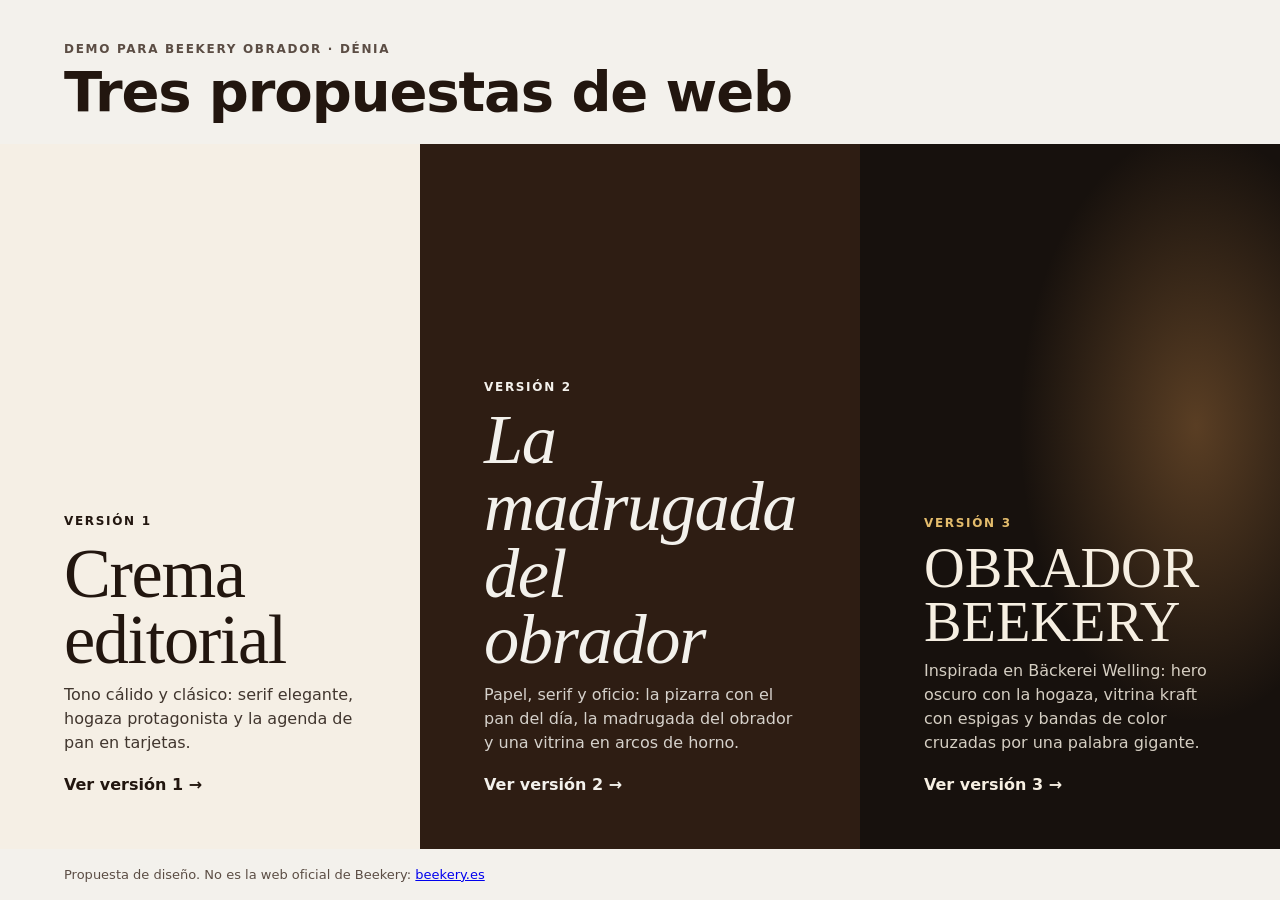
==== index.html @ dfe12565 "Portada: corrige el color del texto en las tarjetas oscuras Co-Authored-By: Claude Opus 5.5 <noreply" ====
<!doctype html>
<html lang="es">
<head>
  <meta charset="utf-8" />
  <meta name="robots" content="noindex, nofollow" />
  <meta name="viewport" content="width=device-width, initial-scale=1" />
  <title>Beekery · Propuestas web</title>
  <link rel="icon" href="v2/assets/img/logo-obrador.png" />
  <style>
    :root { --harina:#F3F1EC; --tinta:#22160F; --azul:#356F85; --amarillo:#F2C21B; --crema:#f5efe5; }
    * { box-sizing: border-box; }
    body { margin:0; min-height:100svh; background:var(--harina); color:var(--tinta);
      font: 16px/1.5 system-ui, -apple-system, "Segoe UI", sans-serif; display:flex; flex-direction:column; }
    header { padding: 40px clamp(16px,5vw,64px) 24px; }
    header p { margin:0 0 6px; font-size:12px; font-weight:600; letter-spacing:.14em; text-transform:uppercase; color:#5B4D44; }
    h1 { margin:0; font-size:clamp(32px,5vw,56px); line-height:1; letter-spacing:-.02em; }
    main { flex:1; display:grid; grid-template-columns:1fr 1fr 1fr; }
    a.opt { display:flex; flex-direction:column; justify-content:flex-end; gap:10px; padding:clamp(24px,4vw,56px) clamp(16px,5vw,64px);
      min-height:52svh; text-decoration:none; color:inherit; transition:filter .2s; }
    a.opt:hover { filter:brightness(.97); }
    a.opt:focus-visible { outline:3px solid var(--tinta); outline-offset:-6px; }
    .v1 { background:var(--crema); }
    a.opt.v2 { background:#2E1D13; color:var(--harina); }
    a.opt.v3 { background:#17110D; color:#F6EFE2; background-image: radial-gradient(60% 60% at 80% 40%, rgba(214,146,78,.35), transparent 70%); }
    .v3 .name { font-family: "Didot", "Bodoni 72", Georgia, serif; font-weight:400; text-transform:uppercase; letter-spacing:0; font-size:clamp(30px,4.4vw,60px); }
    .v3 .tag { color:#E3BC6C; }
    .tag { font-size:12px; font-weight:700; letter-spacing:.14em; text-transform:uppercase; }
    .name { font-size:clamp(34px,5.5vw,72px); line-height:.95; font-weight:800; letter-spacing:-.02em; }
    .v1 .name { font-family: Georgia, serif; font-weight:400; }
    .v2 .name { font-family: Georgia, serif; font-weight:400; font-style:italic; }
    .desc { max-width:30em; opacity:.85; }
    .go { margin-top:8px; font-weight:700; }
    footer { padding:16px clamp(16px,5vw,64px); font-size:13px; color:#5B4D44; }
    @media (max-width:980px){ main{ grid-template-columns:1fr; } a.opt{ min-height:40svh; } }
  </style>
</head>
<body>
  <header>
    <p>Demo para Beekery Obrador · Dénia</p>
    <h1>Tres propuestas de web</h1>
  </header>
  <main>
    <a class="opt v1" href="v1/">
      <span class="tag">Versión 1</span>
      <span class="name">Crema editorial</span>
      <span class="desc">Tono cálido y clásico: serif elegante, hogaza protagonista y la agenda de pan en tarjetas.</span>
      <span class="go">Ver versión 1 →</span>
    </a>
    <a class="opt v2" href="v2/">
      <span class="tag">Versión 2</span>
      <span class="name">La madrugada del obrador</span>
      <span class="desc">Papel, serif y oficio: la pizarra con el pan del día, la madrugada del obrador y una vitrina en arcos de horno.</span>
      <span class="go">Ver versión 2 →</span>
    </a>
    <a class="opt v3" href="v3/">
      <span class="tag">Versión 3</span>
      <span class="name">Obrador Beekery</span>
      <span class="desc">Inspirada en Bäckerei Welling: hero oscuro con la hogaza, vitrina kraft con espigas y bandas de color cruzadas por una palabra gigante.</span>
      <span class="go">Ver versión 3 →</span>
    </a>
  </main>
  <footer>Propuesta de diseño. No es la web oficial de Beekery: <a href="https://beekery.es/">beekery.es</a></footer>
</body>
</html>
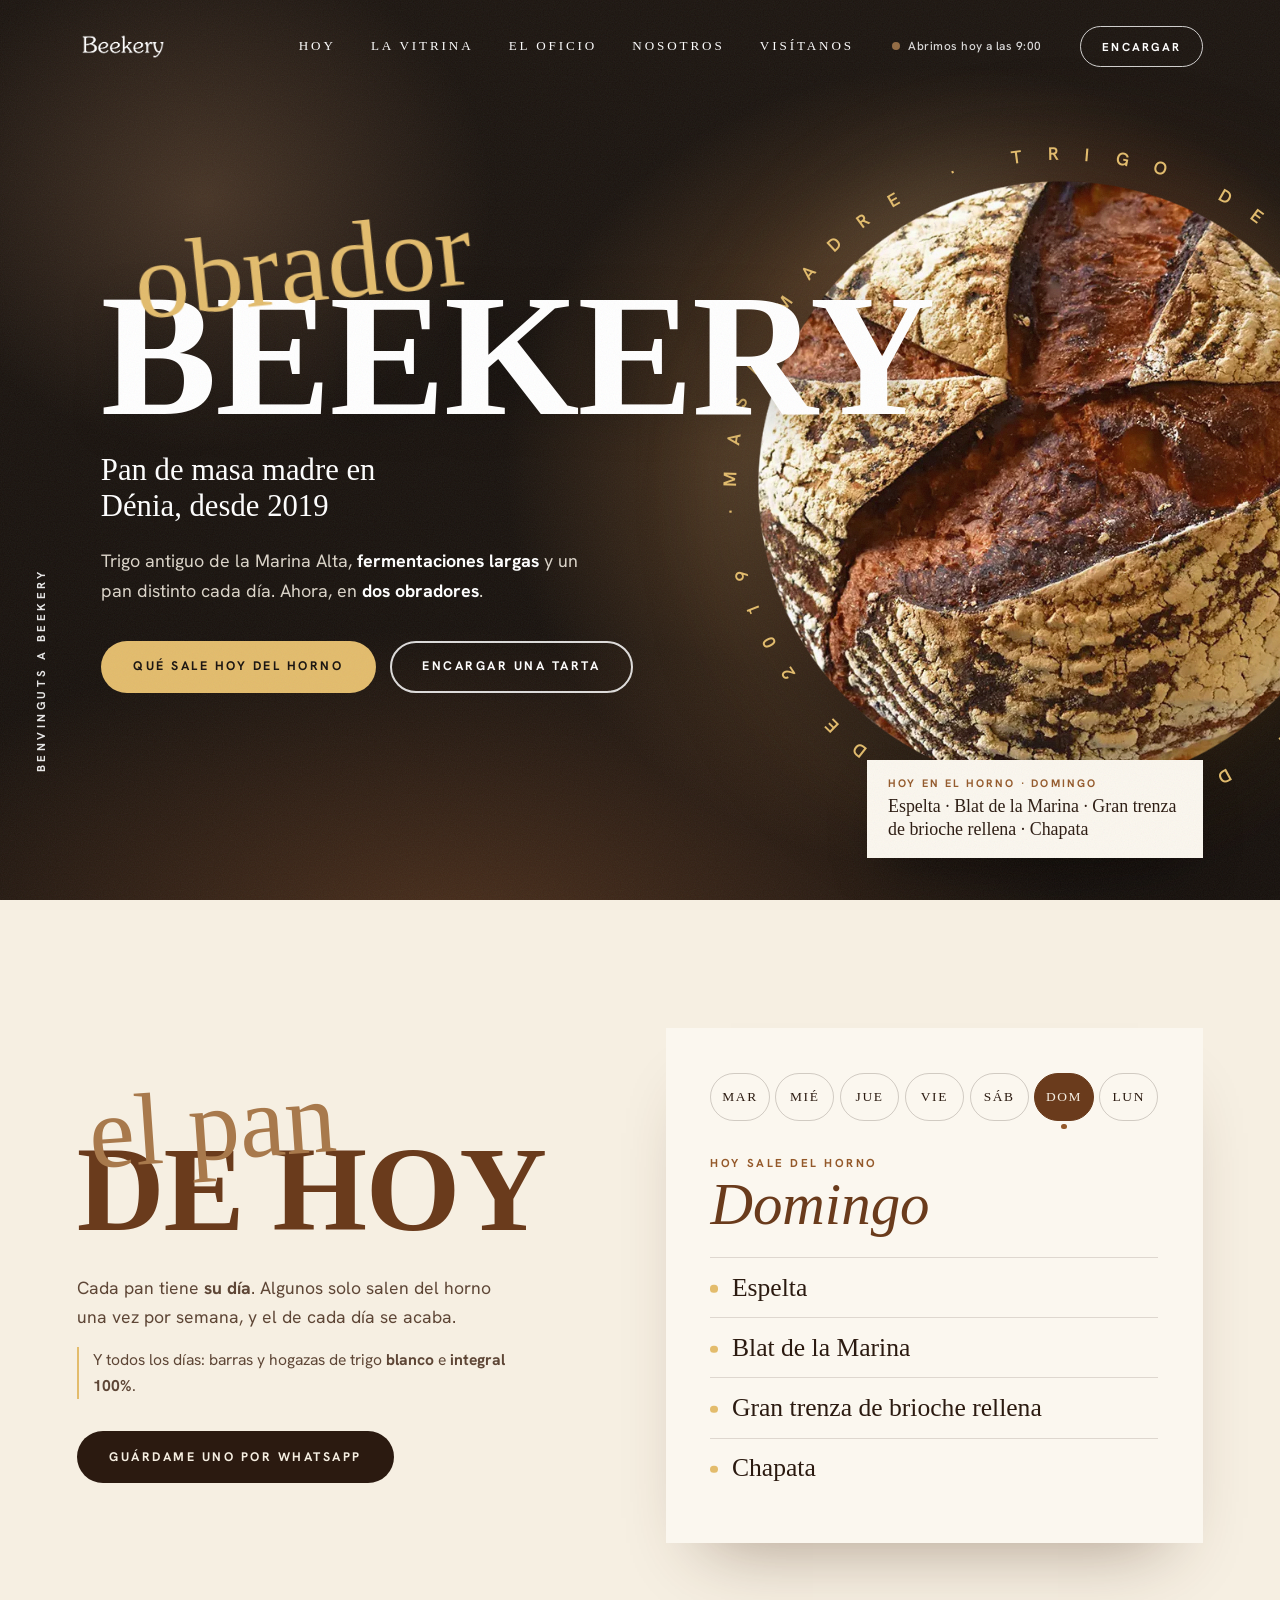
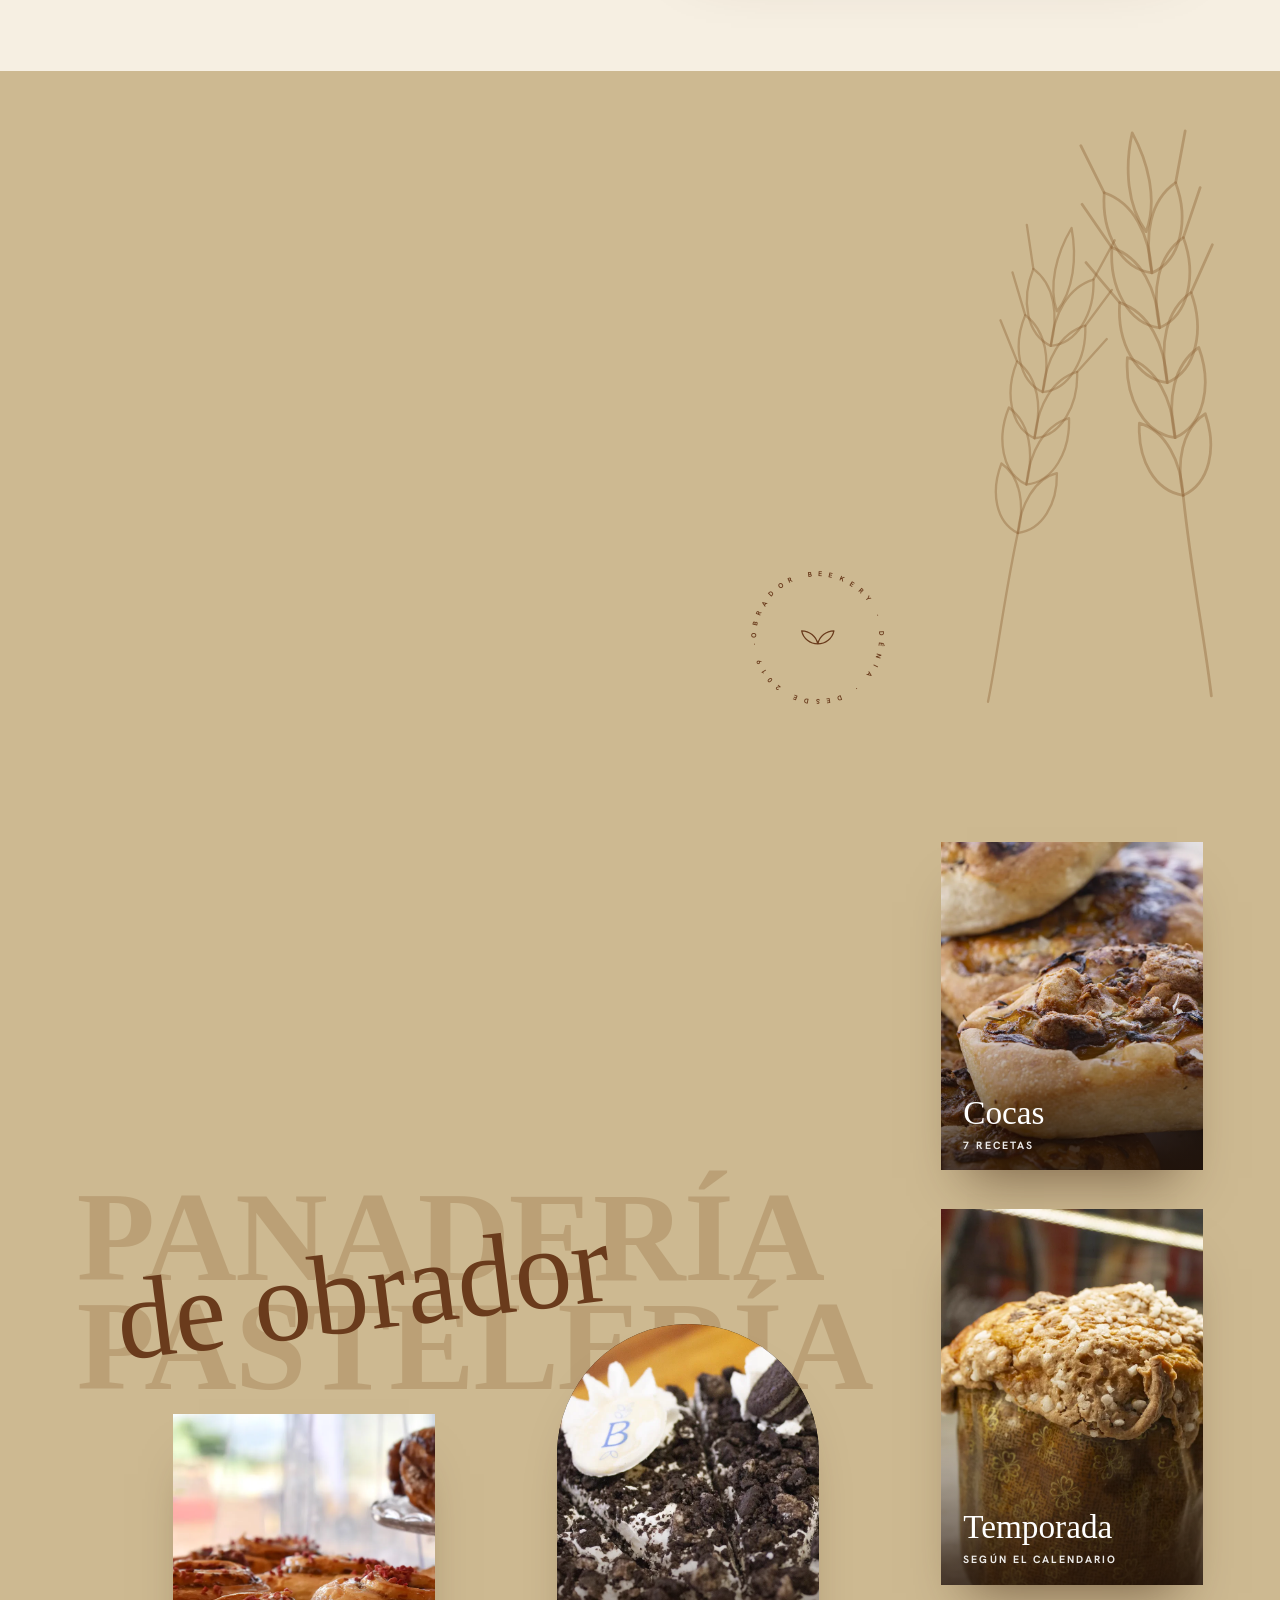
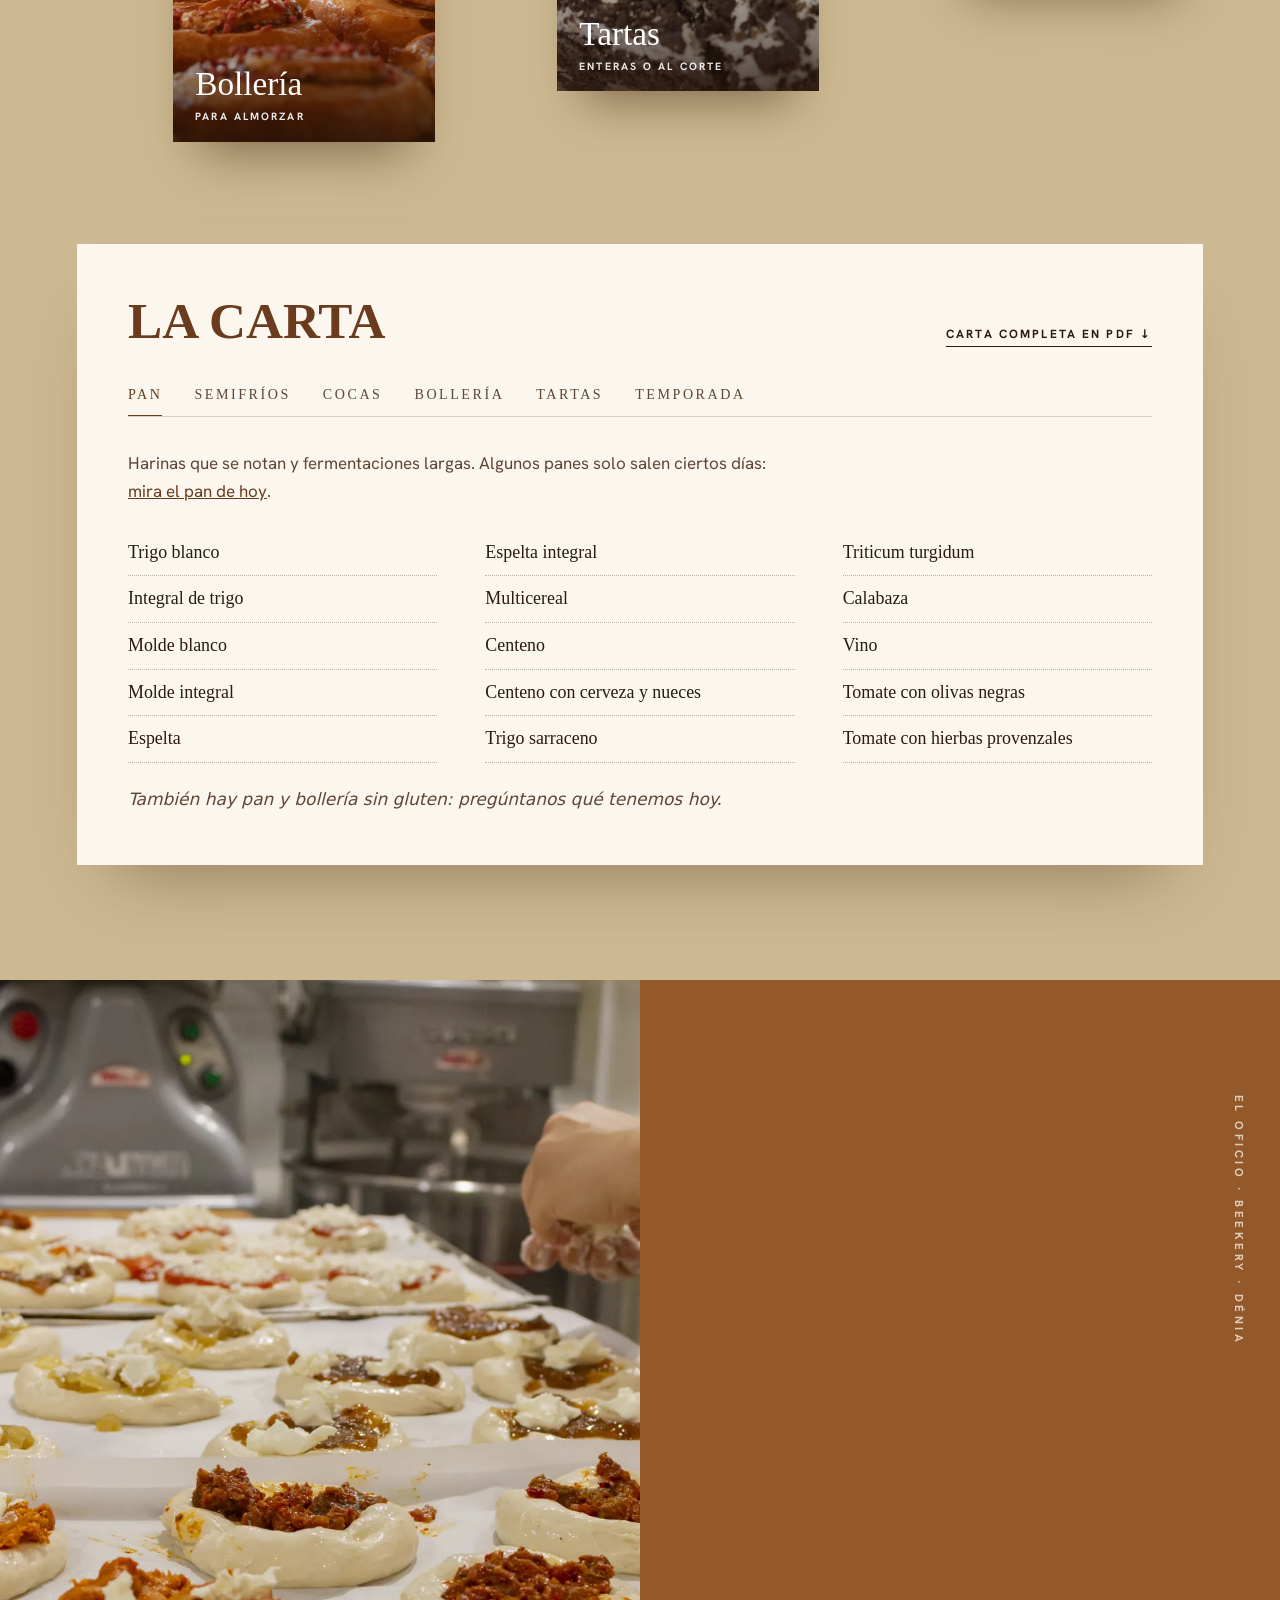
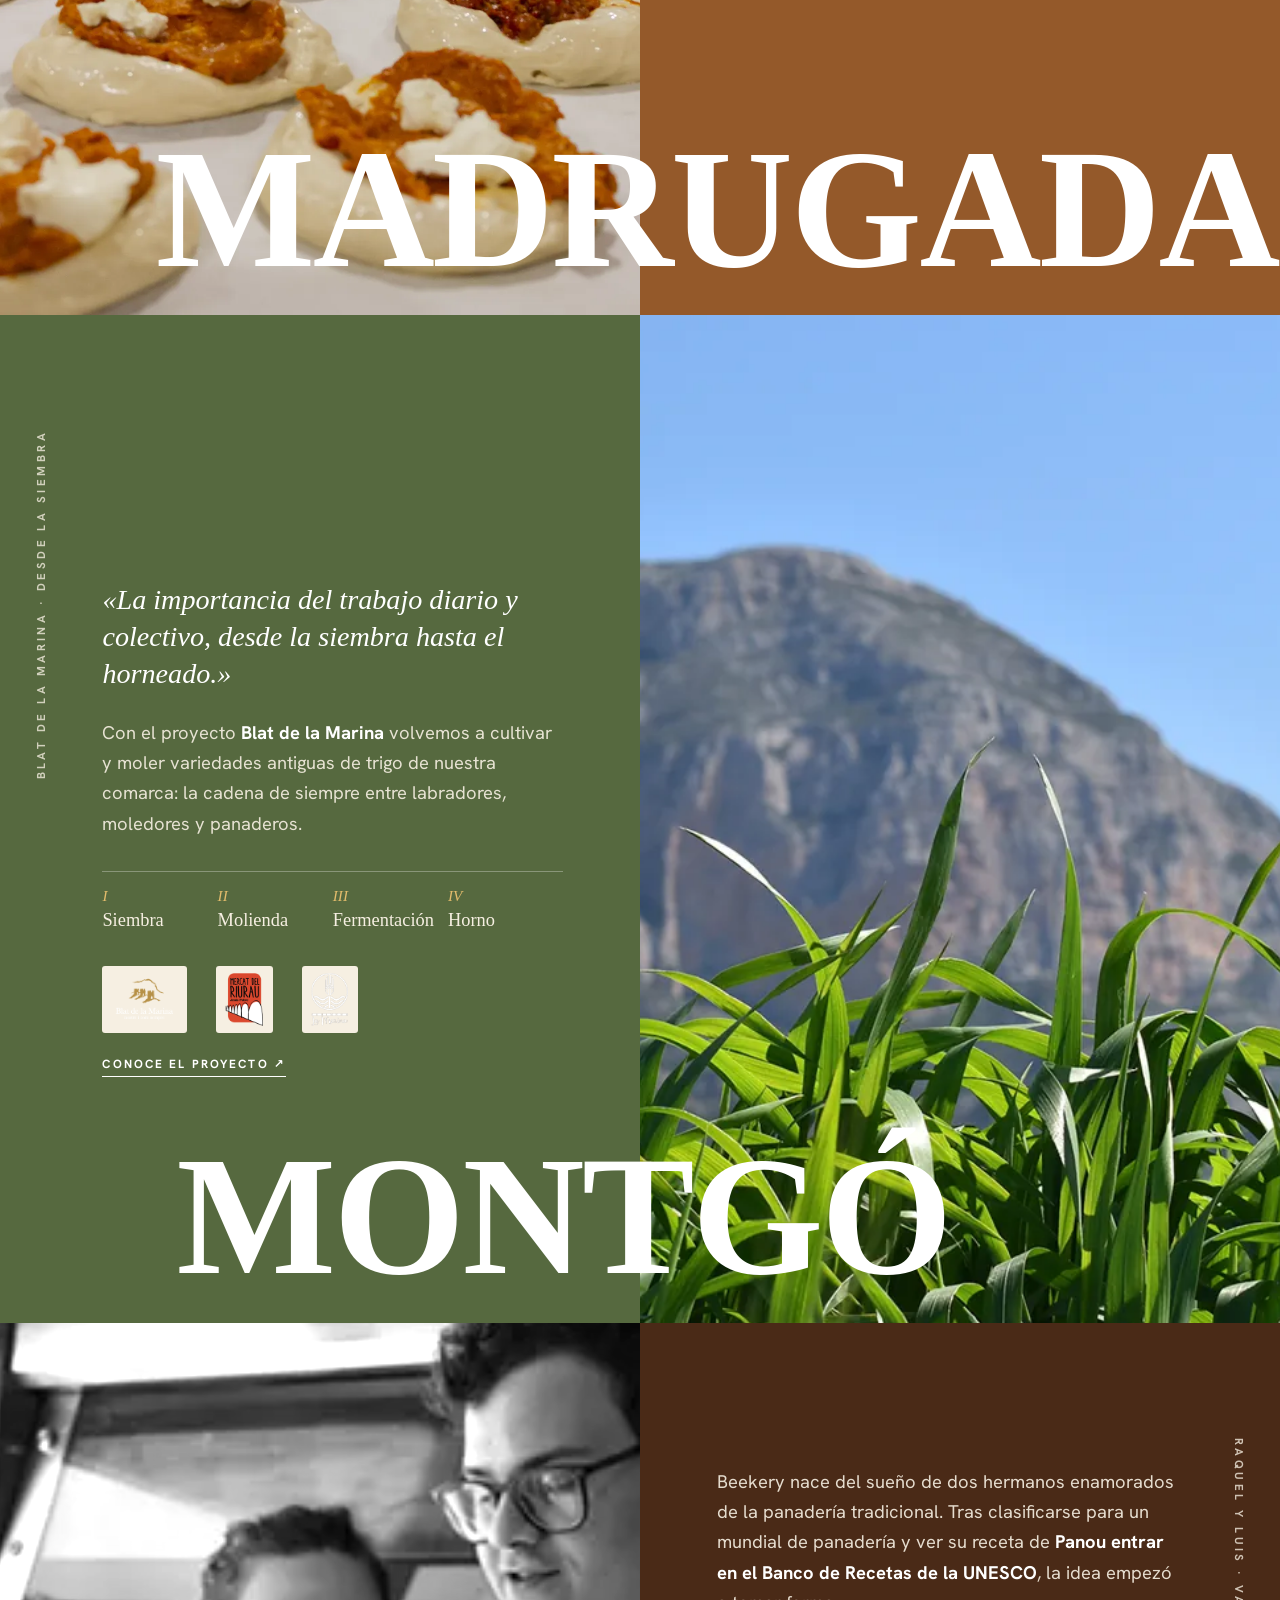
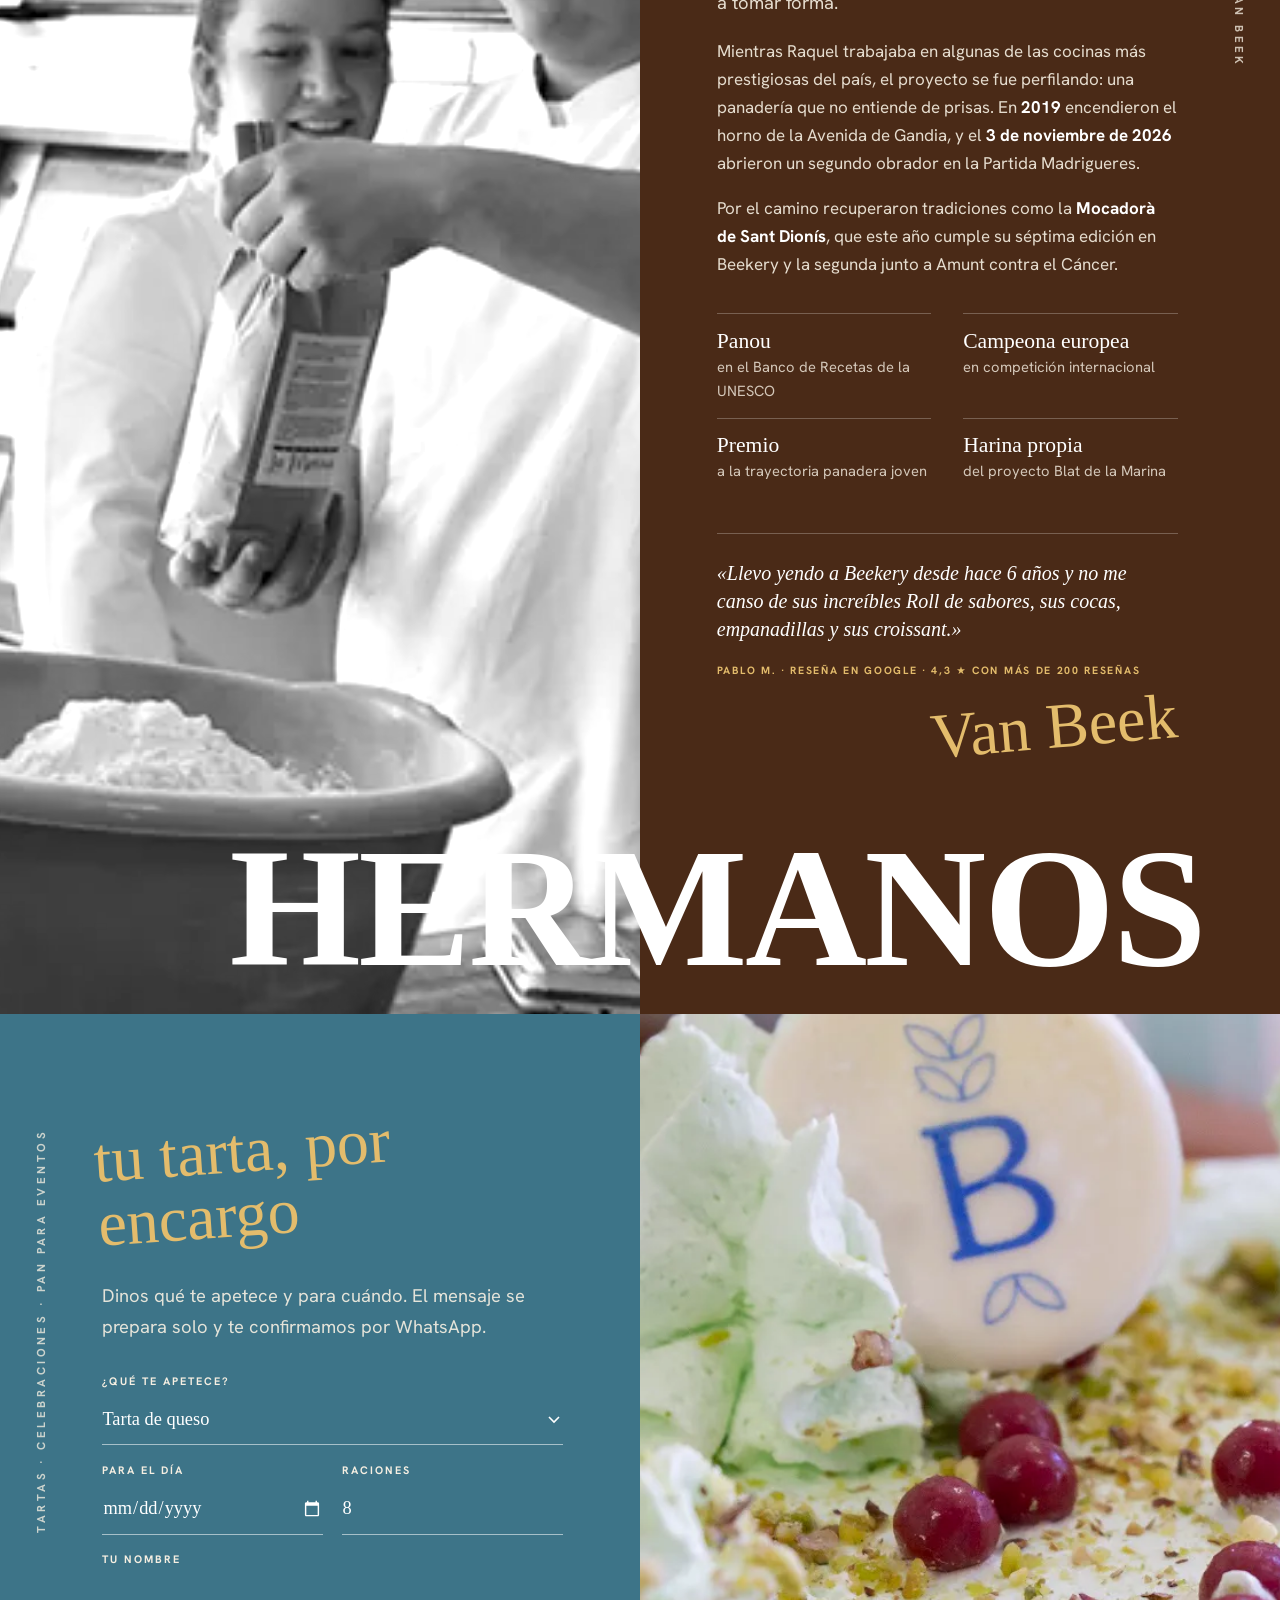
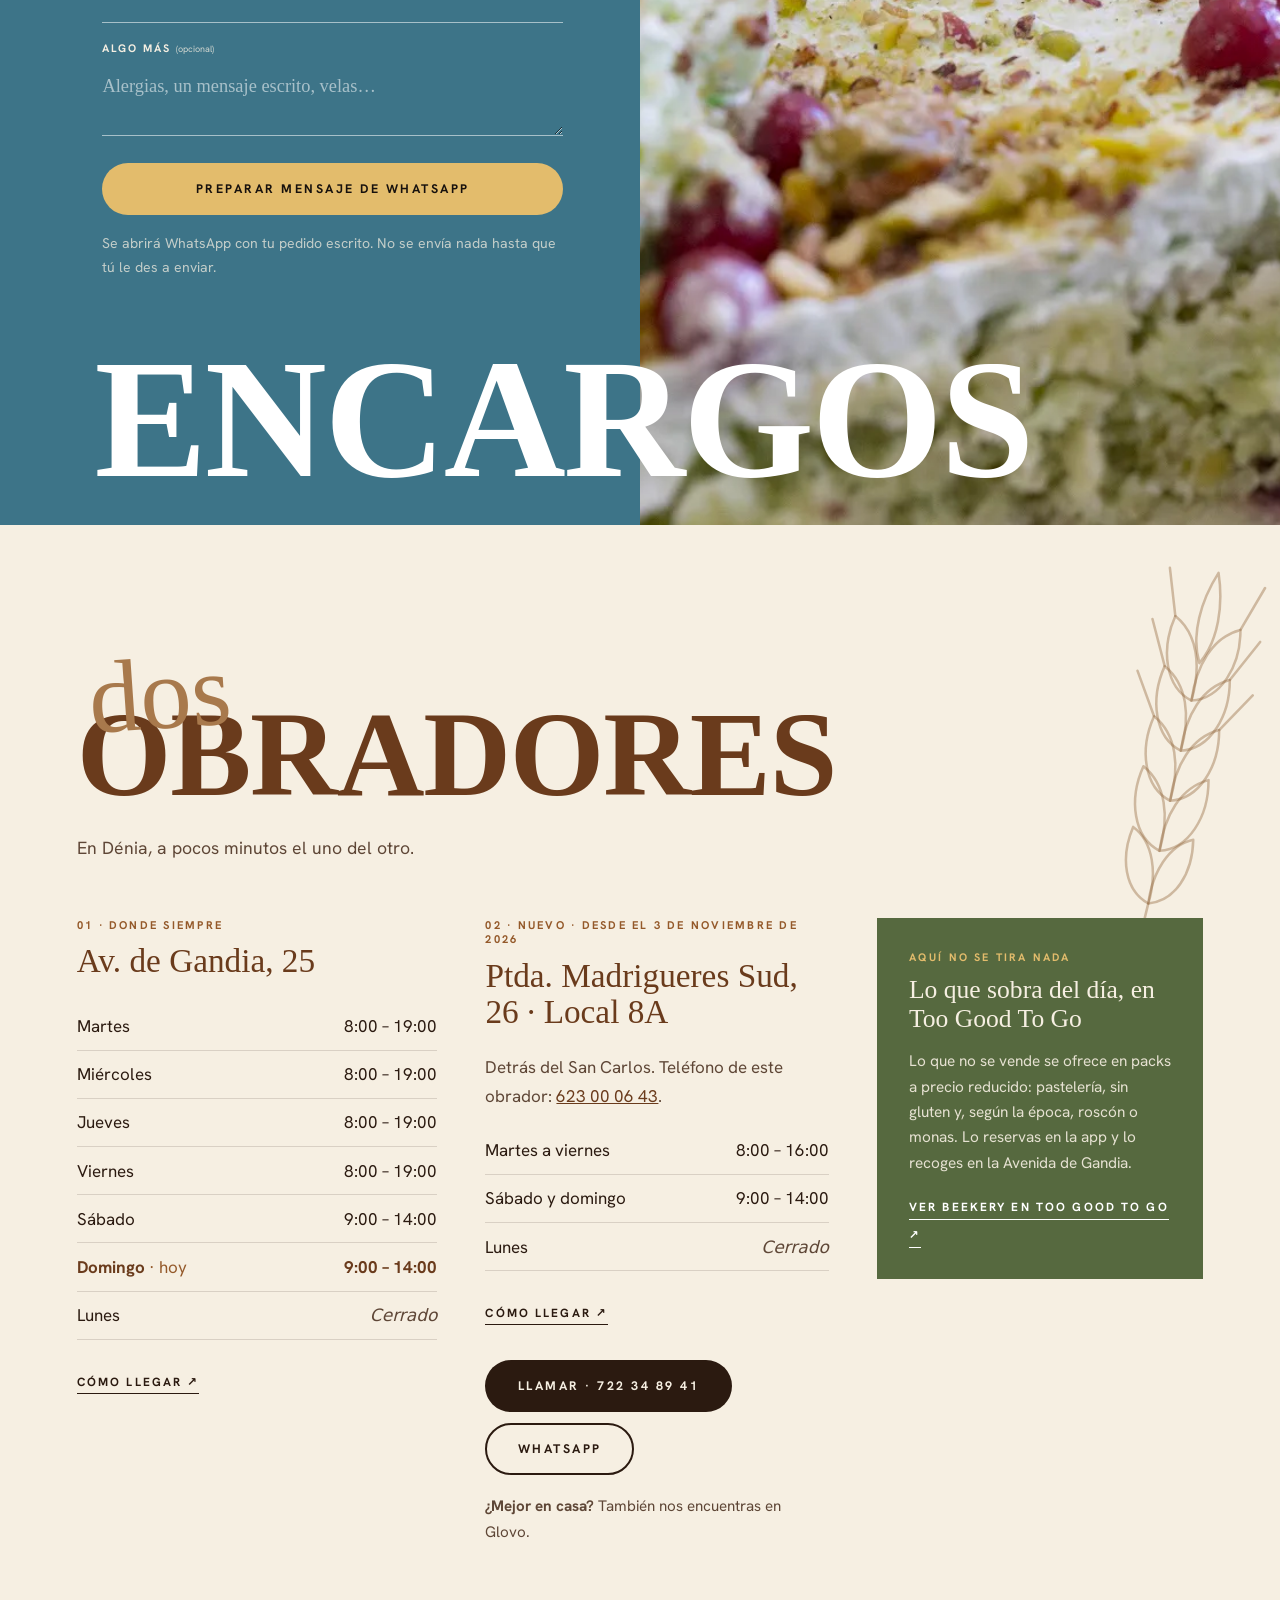
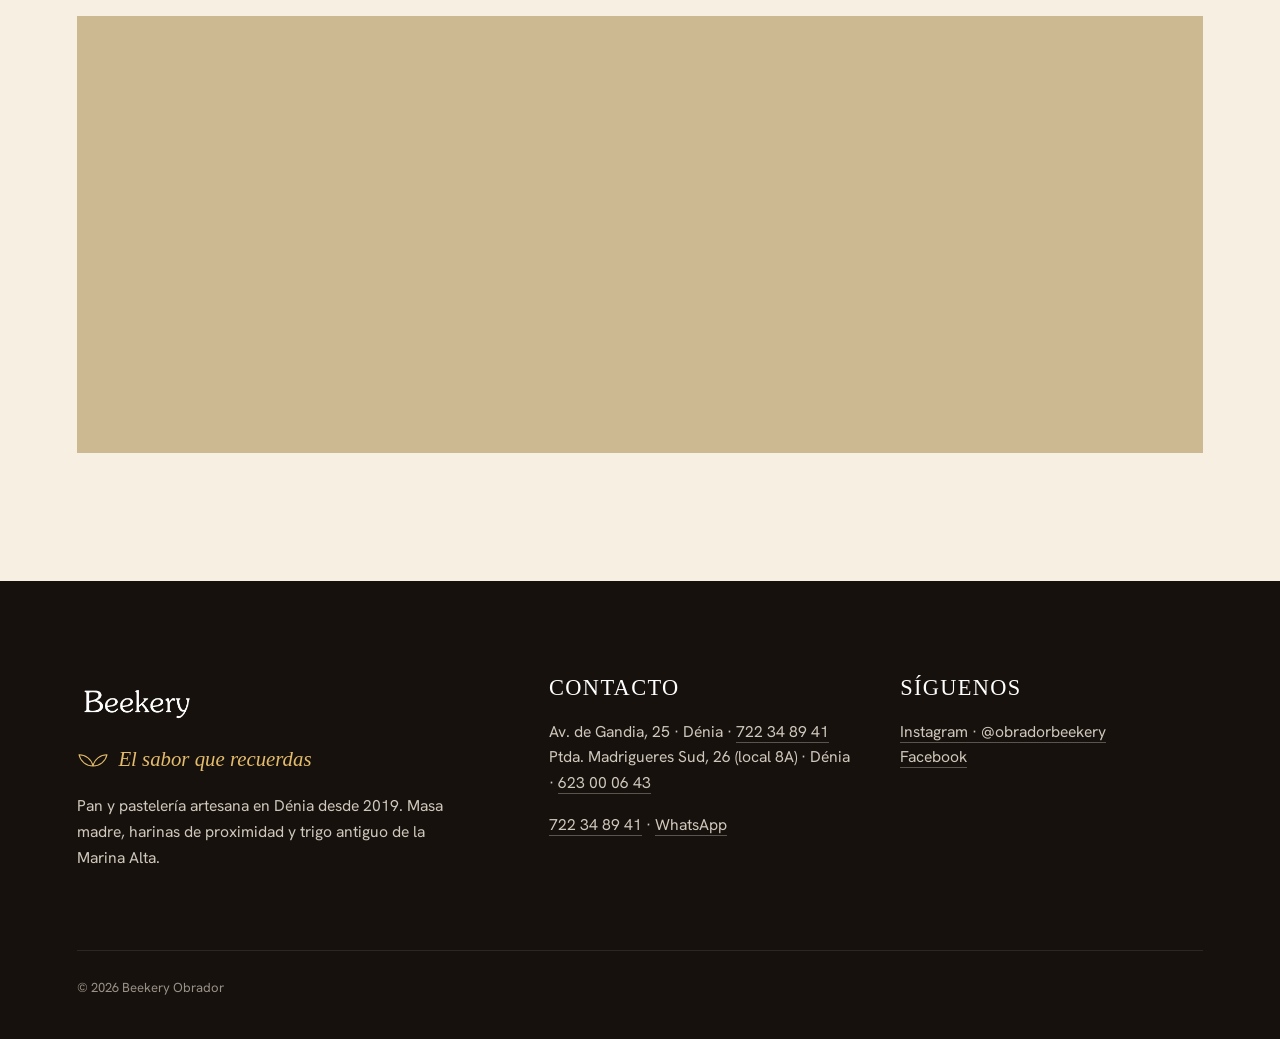
==== commit 4885bab5: "v3: fotos reales de Beekery, horario y teléfono del obrador de Madrigueres - Sustituye el stock y la" ====
--- a/index.html
+++ b/index.html
@@ -2,63 +2,525 @@
 <html lang="es">
 <head>
   <meta charset="utf-8" />
-  <meta name="robots" content="noindex, nofollow" />
-  <meta name="viewport" content="width=device-width, initial-scale=1" />
-  <title>Beekery · Propuestas web</title>
-  <link rel="icon" href="v2/assets/img/logo-obrador.png" />
-  <style>
-    :root { --harina:#F3F1EC; --tinta:#22160F; --azul:#356F85; --amarillo:#F2C21B; --crema:#f5efe5; }
-    * { box-sizing: border-box; }
-    body { margin:0; min-height:100svh; background:var(--harina); color:var(--tinta);
-      font: 16px/1.5 system-ui, -apple-system, "Segoe UI", sans-serif; display:flex; flex-direction:column; }
-    header { padding: 40px clamp(16px,5vw,64px) 24px; }
-    header p { margin:0 0 6px; font-size:12px; font-weight:600; letter-spacing:.14em; text-transform:uppercase; color:#5B4D44; }
-    h1 { margin:0; font-size:clamp(32px,5vw,56px); line-height:1; letter-spacing:-.02em; }
-    main { flex:1; display:grid; grid-template-columns:1fr 1fr 1fr; }
-    a.opt { display:flex; flex-direction:column; justify-content:flex-end; gap:10px; padding:clamp(24px,4vw,56px) clamp(16px,5vw,64px);
-      min-height:52svh; text-decoration:none; color:inherit; transition:filter .2s; }
-    a.opt:hover { filter:brightness(.97); }
-    a.opt:focus-visible { outline:3px solid var(--tinta); outline-offset:-6px; }
-    .v1 { background:var(--crema); }
-    a.opt.v2 { background:#2E1D13; color:var(--harina); }
-    a.opt.v3 { background:#17110D; color:#F6EFE2; background-image: radial-gradient(60% 60% at 80% 40%, rgba(214,146,78,.35), transparent 70%); }
-    .v3 .name { font-family: "Didot", "Bodoni 72", Georgia, serif; font-weight:400; text-transform:uppercase; letter-spacing:0; font-size:clamp(30px,4.4vw,60px); }
-    .v3 .tag { color:#E3BC6C; }
-    .tag { font-size:12px; font-weight:700; letter-spacing:.14em; text-transform:uppercase; }
-    .name { font-size:clamp(34px,5.5vw,72px); line-height:.95; font-weight:800; letter-spacing:-.02em; }
-    .v1 .name { font-family: Georgia, serif; font-weight:400; }
-    .v2 .name { font-family: Georgia, serif; font-weight:400; font-style:italic; }
-    .desc { max-width:30em; opacity:.85; }
-    .go { margin-top:8px; font-weight:700; }
-    footer { padding:16px clamp(16px,5vw,64px); font-size:13px; color:#5B4D44; }
-    @media (max-width:980px){ main{ grid-template-columns:1fr; } a.opt{ min-height:40svh; } }
-  </style>
+  <meta name="viewport" content="width=device-width, initial-scale=1, viewport-fit=cover" />
+  <title>Beekery · Obrador de pan y pastelería artesana en Dénia</title>
+  <meta name="description" content="Obrador artesano en Dénia desde 2019. Masa madre, trigo antiguo Blat de la Marina, tartas por encargo, cocas y bollería. Av. de Gandia, 25 y Ptda. Madrigueres Sud, 26 · 722 34 89 41." />
+  <meta name="theme-color" content="#17110D" />
+  <link rel="canonical" href="https://beekery.es/" />
+
+  <meta property="og:type" content="website" />
+  <meta property="og:title" content="Beekery · Obrador de masa madre en Dénia" />
+  <meta property="og:description" content="Masa madre, trigo antiguo de la Marina Alta y un pan distinto cada día. Dos obradores en Dénia." />
+  <meta property="og:image" content="https://beekery.es/assets/v2/hero-hogaza.webp" />
+  <meta property="og:locale" content="es_ES" />
+
+  <script>document.documentElement.classList.add("js")</script>
+  <link rel="icon" href="assets/img/logo-obrador.png" />
+
+  <link rel="preconnect" href="https://fonts.googleapis.com" />
+  <link rel="preconnect" href="https://fonts.gstatic.com" crossorigin />
+  <link href="https://fonts.googleapis.com/css2?family=Bodoni+Moda:ital,opsz,wght@0,6..96,400..700;1,6..96,400..600&family=Mrs+Saint+Delafield&family=Hanken+Grotesk:wght@400;500;600;700&display=swap" rel="stylesheet" />
+  <link rel="stylesheet" href="styles.css?v=v3-2" />
+  <link rel="preload" as="image" href="assets/v3/hogaza-disc.webp" />
+
+  <script type="application/ld+json">
+  {
+    "@context": "https://schema.org",
+    "@type": "Bakery",
+    "name": "Beekery Obrador",
+    "url": "https://beekery.es/",
+    "image": "https://beekery.es/assets/v2/hero-hogaza.webp",
+    "telephone": "+34 722 34 89 41",
+    "priceRange": "1-10 €",
+    "servesCuisine": "Panadería y pastelería artesana",
+    "address": {
+      "@type": "PostalAddress",
+      "streetAddress": "Av. de Gandia, 25",
+      "postalCode": "03700",
+      "addressLocality": "Dénia",
+      "addressRegion": "Alicante",
+      "addressCountry": "ES"
+    },
+    "geo": { "@type": "GeoCoordinates", "latitude": 38.8414804, "longitude": 0.0982755 },
+    "openingHoursSpecification": [
+      { "@type": "OpeningHoursSpecification", "dayOfWeek": ["Tuesday","Wednesday","Thursday","Friday"], "opens": "08:00", "closes": "19:00" },
+      { "@type": "OpeningHoursSpecification", "dayOfWeek": ["Saturday","Sunday"], "opens": "09:00", "closes": "14:00" }
+    ],
+    "foundingDate": "2019",
+    "sameAs": ["https://www.instagram.com/obradorbeekery/", "https://www.facebook.com/beekerydenia"]
+  }
+  </script>
+  <script type="application/ld+json">
+  {
+    "@context": "https://schema.org",
+    "@type": "Bakery",
+    "name": "Obrador Beekery · Madrigueres",
+    "url": "https://beekery.es/",
+    "telephone": "+34 623 00 06 43",
+    "address": {
+      "@type": "PostalAddress",
+      "streetAddress": "Partida Madrigueres Sud, 26, Local 8A",
+      "postalCode": "03700",
+      "addressLocality": "Dénia",
+      "addressRegion": "Alicante",
+      "addressCountry": "ES"
+    },
+    "geo": { "@type": "GeoCoordinates", "latitude": 38.8380039, "longitude": 0.0923819 },
+    "openingHoursSpecification": [
+      { "@type": "OpeningHoursSpecification", "dayOfWeek": ["Tuesday","Wednesday","Thursday","Friday"], "opens": "08:00", "closes": "16:00" },
+      { "@type": "OpeningHoursSpecification", "dayOfWeek": ["Saturday","Sunday"], "opens": "09:00", "closes": "14:00" }
+    ]
+  }
+  </script>
 </head>
 <body>
-  <header>
-    <p>Demo para Beekery Obrador · Dénia</p>
-    <h1>Tres propuestas de web</h1>
+  <!-- Ornamentos: hojas del logo y espiga de trigo en línea -->
+  <svg width="0" height="0" style="position:absolute" aria-hidden="true">
+    <symbol id="hoja" viewBox="0 0 48 22">
+      <path d="M24 20C14 20 5 13 3 3c10 0 19 7 21 17Z M24 20c10 0 19-7 21-17-10 0-19 7-21 17Z" fill="none" stroke="currentColor" stroke-width="1.6" stroke-linejoin="round"/>
+    </symbol>
+    <symbol id="espiga" viewBox="0 0 120 420">
+      <g fill="none" stroke="currentColor" stroke-width="2" stroke-linecap="round" stroke-linejoin="round">
+        <path d="M60 418C61 380 58 330 60 272"/>
+        <path d="M60 80C49 60 51 32 60 8C69 32 71 60 60 80Z"/>
+        <path d="M60 110C38 104 28 76 34 48C54 58 62 82 60 110Z"/><path d="M60 110C82 104 92 76 86 48C66 58 58 82 60 110Z"/>
+        <path d="M60 150C38 144 28 116 34 88C54 98 62 122 60 150Z"/><path d="M60 150C82 144 92 116 86 88C66 98 58 122 60 150Z"/>
+        <path d="M60 190C38 184 28 156 34 128C54 138 62 162 60 190Z"/><path d="M60 190C82 184 92 156 86 128C66 138 58 162 60 190Z"/>
+        <path d="M60 230C38 224 28 196 34 168C54 178 62 202 60 230Z"/><path d="M60 230C82 224 92 196 86 168C66 178 58 202 60 230Z"/>
+        <path d="M60 272C40 266 31 242 36 216C54 224 62 248 60 272Z"/><path d="M60 272C80 266 89 242 84 216C66 224 58 248 60 272Z"/>
+        <path d="M34 48L22 12M86 48L98 12M34 88L17 54M86 88L103 54M34 128L14 96M86 128L106 96"/>
+      </g>
+    </symbol>
+  </svg>
+
+  <a class="skip" href="#main">Saltar al contenido</a>
+
+  <!-- ================= NAV ================= -->
+  <header class="nav" data-nav>
+    <a class="nav-logo" href="#top" aria-label="Beekery, inicio">
+      <img src="assets/img/logo-beekery.png" alt="Beekery" width="447" height="202" />
+    </a>
+    <nav class="nav-links" aria-label="Principal">
+      <a href="#hoy">Hoy</a>
+      <a href="#vitrina">La vitrina</a>
+      <a href="#madrugada">El oficio</a>
+      <a href="#hermanos">Nosotros</a>
+      <a href="#visita">Visítanos</a>
+    </nav>
+    <p class="nav-status" data-status><i></i><span data-status-text>Mar–Vie 8–19 · Sáb–Dom 9–14</span></p>
+    <a class="nav-cta" href="#encargos">Encargar</a>
+    <button class="nav-burger" type="button" aria-label="Abrir menú" aria-expanded="false" aria-controls="sheet" data-burger>
+      <span></span><span></span>
+    </button>
   </header>
-  <main>
-    <a class="opt v1" href="v1/">
-      <span class="tag">Versión 1</span>
-      <span class="name">Crema editorial</span>
-      <span class="desc">Tono cálido y clásico: serif elegante, hogaza protagonista y la agenda de pan en tarjetas.</span>
-      <span class="go">Ver versión 1 →</span>
-    </a>
-    <a class="opt v2" href="v2/">
-      <span class="tag">Versión 2</span>
-      <span class="name">La madrugada del obrador</span>
-      <span class="desc">Papel, serif y oficio: la pizarra con el pan del día, la madrugada del obrador y una vitrina en arcos de horno.</span>
-      <span class="go">Ver versión 2 →</span>
-    </a>
-    <a class="opt v3" href="v3/">
-      <span class="tag">Versión 3</span>
-      <span class="name">Obrador Beekery</span>
-      <span class="desc">Inspirada en Bäckerei Welling: hero oscuro con la hogaza, vitrina kraft con espigas y bandas de color cruzadas por una palabra gigante.</span>
-      <span class="go">Ver versión 3 →</span>
-    </a>
+
+  <div class="sheet" id="sheet" data-sheet>
+    <nav aria-label="Menú móvil">
+      <a href="#hoy">Hoy en el horno</a>
+      <a href="#vitrina">La vitrina</a>
+      <a href="#madrugada">El oficio</a>
+      <a href="#montgo">Blat de la Marina</a>
+      <a href="#hermanos">Nosotros</a>
+      <a href="#encargos">Encargos</a>
+      <a href="#visita">Visítanos</a>
+    </nav>
+    <p class="sheet-foot">Av. de Gandia, 25 · Ptda. Madrigueres Sud, 26<br /><a href="tel:+34722348941">722 34 89 41</a></p>
+  </div>
+
+  <main id="main">
+    <!-- ================= HERO ================= -->
+    <section class="hero" id="top" aria-labelledby="hero-title">
+      <div class="hero-glow" aria-hidden="true"></div>
+      <p class="vert vert-hero" aria-hidden="true">Benvinguts a Beekery</p>
+
+      <div class="hero-copy">
+        <h1 class="hero-title" id="hero-title">
+          <span class="script hero-script">obrador</span>
+          <span class="hero-name">Beekery</span>
+        </h1>
+        <p class="hero-sub">Pan de masa madre en Dénia, desde 2019</p>
+        <p class="hero-text">Trigo antiguo de la Marina Alta, <strong>fermentaciones largas</strong> y un pan distinto cada día. Ahora, en <strong>dos obradores</strong>.</p>
+        <div class="hero-ctas">
+          <a class="btn btn-oro" href="#hoy">Qué sale hoy del horno</a>
+          <a class="btn btn-ghost" href="#encargos">Encargar una tarta</a>
+        </div>
+      </div>
+
+      <div class="hero-loaf" data-hero-loaf>
+        <div class="hero-blur" aria-hidden="true"></div>
+        <img class="hero-disc" src="assets/v3/hogaza-disc.webp" alt="Hogaza de masa madre de Beekery vista desde arriba, enharinada y abierta en cuatro cortes" width="760" height="760" fetchpriority="high" />
+        <svg class="ring ring-hero" viewBox="0 0 200 200" aria-hidden="true">
+          <defs><path id="ring-a" d="M100,100 m-90,0 a90,90 0 1,1 180,0 a90,90 0 1,1 -180,0" /></defs>
+          <text><textPath href="#ring-a" textLength="560" lengthAdjust="spacing">Masa madre · Trigo de la Marina Alta · Dénia · Desde 2019 · </textPath></text>
+        </svg>
+      </div>
+
+      <a class="hero-tag" href="#hoy" data-hero-today>
+        <span class="hero-tag-label" data-hero-today-label>Hoy en el horno</span>
+        <span class="hero-tag-text" data-hero-today-list>Consulta la agenda de pan</span>
+      </a>
+    </section>
+
+    <!-- ================= HOY EN EL HORNO ================= -->
+    <section class="hoy" id="hoy" aria-labelledby="hoy-title">
+      <div class="hoy-head">
+        <h2 class="duo" id="hoy-title"><span class="script">el pan</span><span class="caps">de hoy</span></h2>
+        <p class="hoy-intro">Cada pan tiene <strong>su día</strong>. Algunos solo salen del horno una vez por semana, y el de cada día se acaba.</p>
+        <p class="hoy-daily">Y todos los días: barras y hogazas de trigo <strong>blanco</strong> e <strong>integral 100%</strong>.</p>
+        <a class="btn btn-tinta" href="https://wa.me/34722348941" target="_blank" rel="noopener" data-hoy-wa>Guárdame uno por WhatsApp</a>
+      </div>
+
+      <div class="hoy-board">
+        <div class="hoy-week" role="tablist" aria-label="Elige un día" data-hoy-week>
+          <button role="tab" type="button" aria-controls="hoy-panel" data-d="2" aria-selected="true">Mar</button>
+          <button role="tab" type="button" aria-controls="hoy-panel" data-d="3" aria-selected="false">Mié</button>
+          <button role="tab" type="button" aria-controls="hoy-panel" data-d="4" aria-selected="false">Jue</button>
+          <button role="tab" type="button" aria-controls="hoy-panel" data-d="5" aria-selected="false">Vie</button>
+          <button role="tab" type="button" aria-controls="hoy-panel" data-d="6" aria-selected="false">Sáb</button>
+          <button role="tab" type="button" aria-controls="hoy-panel" data-d="0" aria-selected="false">Dom</button>
+          <button role="tab" type="button" aria-controls="hoy-panel" data-d="1" aria-selected="false">Lun</button>
+        </div>
+
+        <div class="hoy-stage" id="hoy-panel" role="tabpanel" aria-live="polite">
+          <p class="hoy-when" data-hoy-when>Hoy sale del horno</p>
+          <p class="hoy-day" data-hoy-day>Martes</p>
+          <ul class="hoy-list" data-hoy-list>
+            <li>Multicereales</li><li>Blat de la Marina</li><li>Pan inglés integral</li>
+          </ul>
+        </div>
+      </div>
+
+      <noscript>
+        <p class="hoy-noscript">Mar: Multicereales, Blat de la Marina, Pan inglés integral · Mié: Espelta integral, Centeno, Chapata · Jue: Multicereales, Blat de la Marina con espelta, Trigo sarraceno · Vie: Espelta, Brioche en molde, Blat de la Marina, Chapata · Sáb: Espelta integral, Multicereal, Blat de la Marina, Creación Beekery · Dom: Espelta, Blat de la Marina, Gran trenza de brioche rellena, Chapata · Lunes cerrado.</p>
+      </noscript>
+    </section>
+
+    <!-- ================= VITRINA ================= -->
+    <section class="vitrina" id="vitrina" aria-labelledby="vitrina-title">
+      <svg class="espiga espiga-a" aria-hidden="true"><use href="#espiga" width="100%" height="100%" /></svg>
+      <svg class="espiga espiga-b" aria-hidden="true"><use href="#espiga" width="100%" height="100%" /></svg>
+
+      <div class="vitrina-head">
+        <h2 class="duo" id="vitrina-title"><span class="script">nuestra</span><span class="caps">vitrina</span></h2>
+        <p class="vitrina-intro">Todo el pan se hace con <strong>nuestra masa madre</strong>. Del pan de cada día a las cocas de la Marina, la bollería de mantequilla y las tartas de celebración.</p>
+      </div>
+
+      <div class="shelf">
+        <a class="card card-arch" href="#carta" data-open="pan">
+          <img src="assets/v3/card-pan.webp" alt="Hogazas de Beekery recién horneadas, enfriándose sobre la rejilla" width="780" height="1067" loading="lazy" />
+          <span class="card-name">Pan</span><span class="card-meta">15 variedades</span>
+        </a>
+        <a class="card card-b" href="#carta" data-open="semi">
+          <img src="assets/v3/card-semi.webp" alt="Semifrío amarillo de Beekery con crumble de galleta y merengue" width="600" height="879" loading="lazy" />
+          <span class="card-name">Semifríos</span><span class="card-meta">7 de vitrina</span>
+        </a>
+        <svg class="ring ring-badge" viewBox="0 0 200 200" aria-hidden="true">
+          <defs><path id="ring-b" d="M100,100 m-80,0 a80,80 0 1,1 160,0 a80,80 0 1,1 -160,0" /></defs>
+          <text><textPath href="#ring-b" textLength="498" lengthAdjust="spacing">Obrador Beekery · Dénia · Desde 2019 · </textPath></text>
+          <use href="#hoja" x="76" y="88" width="48" height="22" />
+        </svg>
+        <a class="card card-c" href="#carta" data-open="cocas">
+          <img src="assets/v3/card-cocas.webp" alt="Cocas de Beekery recién horneadas, con cebolla caramelizada" width="780" height="1067" loading="lazy" />
+          <span class="card-name">Cocas</span><span class="card-meta">7 recetas</span>
+        </a>
+
+        <p class="ghost" aria-hidden="true"><span>Panadería</span><span>Pastelería</span><em class="script">de obrador</em></p>
+
+        <a class="card card-d" href="#carta" data-open="bolleria">
+          <img src="assets/v3/card-bolleria.webp" alt="Rolls de hojaldre de Beekery en la vitrina" width="780" height="1067" loading="lazy" />
+          <span class="card-name">Bollería</span><span class="card-meta">Para almorzar</span>
+        </a>
+        <a class="card card-e card-arch" href="#carta" data-open="tartas">
+          <img src="assets/v3/card-tartas.webp" alt="Porciones de tarta de galleta de cacao y nata de Beekery, con medallones con la B" width="780" height="1067" loading="lazy" />
+          <span class="card-name">Tartas</span><span class="card-meta">Enteras o al corte</span>
+        </a>
+        <a class="card card-f" href="#carta" data-open="temp">
+          <img src="assets/v3/card-temporada.webp" alt="Panettone de Beekery con azúcar perlado" width="780" height="1067" loading="lazy" style="object-position: 50% 100%" />
+          <span class="card-name">Temporada</span><span class="card-meta">Según el calendario</span>
+        </a>
+      </div>
+
+      <!-- La carta -->
+      <div class="carta" id="carta">
+        <div class="carta-top">
+          <h3 class="carta-title">La carta</h3>
+          <a class="link" href="assets/carta-beekery.pdf" target="_blank" rel="noopener">Carta completa en PDF ↓</a>
+        </div>
+        <div class="carta-tabs" role="tablist" aria-label="Categorías de la carta" data-carta-tabs>
+          <button role="tab" type="button" id="t-pan" aria-controls="p-pan" aria-selected="true" data-k="pan">Pan</button>
+          <button role="tab" type="button" id="t-semi" aria-controls="p-semi" aria-selected="false" tabindex="-1" data-k="semi">Semifríos</button>
+          <button role="tab" type="button" id="t-cocas" aria-controls="p-cocas" aria-selected="false" tabindex="-1" data-k="cocas">Cocas</button>
+          <button role="tab" type="button" id="t-bolleria" aria-controls="p-bolleria" aria-selected="false" tabindex="-1" data-k="bolleria">Bollería</button>
+          <button role="tab" type="button" id="t-tartas" aria-controls="p-tartas" aria-selected="false" tabindex="-1" data-k="tartas">Tartas</button>
+          <button role="tab" type="button" id="t-temp" aria-controls="p-temp" aria-selected="false" tabindex="-1" data-k="temp">Temporada</button>
+        </div>
+
+        <div class="carta-panel" id="p-pan" role="tabpanel" aria-labelledby="t-pan">
+          <p class="carta-intro">Harinas que se notan y fermentaciones largas. Algunos panes solo salen ciertos días: <a href="#hoy">mira el pan de hoy</a>.</p>
+          <ul class="items">
+            <li>Trigo blanco</li><li>Integral de trigo</li><li>Molde blanco</li><li>Molde integral</li>
+            <li>Espelta</li><li>Espelta integral</li><li>Multicereal</li><li>Centeno</li>
+            <li>Centeno con cerveza y nueces</li><li>Trigo sarraceno</li><li>Triticum turgidum</li><li>Calabaza</li>
+            <li>Vino</li><li>Tomate con olivas negras</li><li>Tomate con hierbas provenzales</li>
+          </ul>
+          <p class="items-sub">También hay pan y bollería sin gluten: pregúntanos qué tenemos hoy.</p>
+        </div>
+        <div class="carta-panel" id="p-semi" role="tabpanel" aria-labelledby="t-semi" hidden>
+          <p class="carta-intro">Pastelería fresca de vitrina. Tres de ellos, 100% vegetales.</p>
+          <ul class="items">
+            <li>Cacao</li><li>Yogur, lotus y fruta de la pasión</li><li>3 chocos</li><li>Vainilla, plátano y tofe</li>
+            <li>Mango y pistacho <b>vegano</b></li>
+            <li>Fresas con chocolate negro bio <b>vegano</b></li>
+            <li>Coco, avellanas y chocolate con leche de almendras <b>vegano</b></li>
+          </ul>
+        </div>
+        <div class="carta-panel" id="p-cocas" role="tabpanel" aria-labelledby="t-cocas" hidden>
+          <p class="carta-intro">La coca de la Marina de toda la vida, con masa de obrador.</p>
+          <ul class="items">
+            <li>Espinacas y queso de cabra</li><li>Verduras al horno</li><li>Lomo adobado</li>
+            <li>Guisantes con jamón serrano y cebolla caramelizada</li><li>Atún con tomate</li><li>Anchoas</li><li>Aceite y hierbas provenzales</li>
+          </ul>
+        </div>
+        <div class="carta-panel" id="p-bolleria" role="tabpanel" aria-labelledby="t-bolleria" hidden>
+          <p class="carta-intro">Hojaldres hechos con mantequilla, rolls y empanadillas.</p>
+          <ul class="items">
+            <li>Croissant</li><li>Croissant de almendra</li><li>Napolitana de chocolate</li><li>Napolitana de jamón y queso</li>
+            <li>Cuadrado de bacon, brie y pera</li><li>Roll de arándanos y crema</li><li>Roll de Nutella</li><li>Roll de Kinder</li>
+            <li>Roll de praliné de nuez pecán</li><li>Pepitos de chocolate</li><li>Bollos</li><li>Trenzas con azúcar y almendra</li>
+            <li>Cookies</li><li>Brownies</li>
+            <li>Empanadilla Tex-Mex de carne picada</li><li>Empanadilla de morcilla, cebolla caramelizada y mermelada de tomate</li>
+            <li>Empanadilla de atún con verduras y huevo</li><li>Empanadilla de queso crema, jamón york y tomate</li>
+          </ul>
+        </div>
+        <div class="carta-panel" id="p-tartas" role="tabpanel" aria-labelledby="t-tartas" hidden>
+          <p class="carta-intro">Enteras por encargo o al corte en vitrina. <a href="#encargos">Encarga la tuya</a>.</p>
+          <ul class="items">
+            <li>Tiramisú</li><li>Selva negra</li><li>Carrot cake</li><li>Vainilla y almendra</li><li>Milhojas</li>
+            <li>Tarta de queso</li><li>Fresas, mascarpone y pistacho</li><li>Frambuesa</li><li>Avellanas y frutas del bosque</li>
+            <li>Lemon pie</li><li>Chocolate y caramelo</li><li>Todo chocolate</li><li>Oreo</li>
+          </ul>
+          <p class="items-sub">Al corte: almendra · queso · manzana</p>
+        </div>
+        <div class="carta-panel" id="p-temp" role="tabpanel" aria-labelledby="t-temp" hidden>
+          <p class="carta-intro">Lo que marca el calendario. Pregunta por fechas y encargos.</p>
+          <ul class="items">
+            <li>Tarta de nuez, en porciones o entera <b>otoño</b></li>
+            <li>Mazapanes de Sant Dionís con su mocador <b>9 d'Octubre</b></li>
+            <li>Buñuelos <b>Todos los Santos</b></li>
+            <li>Panou, mona y pan quemao <b>Pascua</b></li>
+            <li>Torrijas <b>Semana Santa</b></li>
+            <li>Roscón <b>Reyes</b></li>
+            <li>Tronco de Navidad: abeto, calabaza, orelys y caramelo de sus pipas <b>Navidad</b></li>
+            <li>Panettone <b>Navidad</b></li>
+            <li>Panettone de calabaza <b>novedad</b></li>
+            <li>Mazapán, cascas y pastissets <b>Navidad</b></li>
+            <li>Bombones y figuras de chocolate</li><li>Kokos</li><li>Mantecados</li>
+            <li>Pan de coca de Blat de la Marina</li><li>Coca de mermelada de higos y mascarpone</li><li>Croissant de limón y frambuesa</li>
+          </ul>
+        </div>
+      </div>
+    </section>
+
+    <!-- ================= BANDA · MADRUGADA ================= -->
+    <section class="band band-miel" id="madrugada" aria-labelledby="madrugada-title">
+      <figure class="band-photo">
+        <img src="assets/v3/band-obrador.webp" alt="En el obrador de Beekery, cocas recién formadas a mano antes de entrar al horno" width="1200" height="1517" loading="lazy" />
+      </figure>
+      <div class="band-panel">
+        <p class="vert" aria-hidden="true">El oficio · Beekery · Dénia</p>
+        <p class="script band-script">mientras Dénia duerme</p>
+        <p class="band-lede">La masa trabaja de noche. <strong>Masa madre, harinas de proximidad y tiempo</strong>: cada pieza se forma a mano y fermenta lo que necesita antes de entrar al horno.</p>
+        <ol class="steps">
+          <li><img src="assets/v3/step-obrador.webp" alt="" width="900" height="1200" loading="lazy" /><span>El obrador</span></li>
+          <li><img src="assets/v2/st-bollos.webp" alt="" width="1400" height="933" loading="lazy" /><span>Formado a mano</span></li>
+          <li><img src="assets/v2/st-miga.webp" alt="" width="1000" height="1778" loading="lazy" /><span>La miga</span></li>
+        </ol>
+        <p class="band-note">Por eso el pan de Beekery sabe a algo.</p>
+      </div>
+      <h2 class="band-word" id="madrugada-title" data-drift>Madrugada</h2>
+    </section>
+
+    <!-- ================= BANDA · MONTGÓ ================= -->
+    <section class="band band-salvia band-rev" id="montgo" aria-labelledby="montgo-title">
+      <figure class="band-photo">
+        <img src="assets/v2/montgo-m.webp" alt="Trigo verde creciendo a los pies del Montgó, en Dénia" width="800" height="840" loading="lazy" />
+      </figure>
+      <div class="band-panel">
+        <p class="vert" aria-hidden="true">Blat de la Marina · desde la siembra</p>
+        <p class="script band-script">del campo al horno</p>
+        <p class="band-quote">«La importancia del trabajo diario y colectivo, desde la siembra hasta el horneado.»</p>
+        <p class="band-lede">Con el proyecto <strong>Blat de la Marina</strong> volvemos a cultivar y moler variedades antiguas de trigo de nuestra comarca: la cadena de siempre entre labradores, moledores y panaderos.</p>
+        <ol class="chain">
+          <li><span>I</span>Siembra</li><li><span>II</span>Molienda</li><li><span>III</span>Fermentación</li><li><span>IV</span>Horno</li>
+        </ol>
+        <div class="partners">
+          <img src="assets/img/logo-blat.png" alt="Blat de la Marina" width="598" height="483" loading="lazy" class="partner-blat" />
+          <img src="assets/img/logo-riurau.png" alt="Mercat del Riurau" width="104" height="144" loading="lazy" />
+          <img src="assets/img/logo-farinera.png" alt="Farinera" width="105" height="150" loading="lazy" />
+          <a class="link link-light" href="http://www.mercatdelriurau.org/index.php/el-blat/" target="_blank" rel="noopener">Conoce el proyecto ↗</a>
+        </div>
+      </div>
+      <h2 class="band-word" id="montgo-title" data-drift>Montgó</h2>
+    </section>
+
+    <!-- ================= BANDA · HERMANOS ================= -->
+    <section class="band band-cacao" id="hermanos" aria-labelledby="hermanos-title">
+      <figure class="band-photo band-photo-bn">
+        <img src="assets/v2/obrador.webp" alt="Los panaderos de Beekery echando harina en un barreño, frente a los hornos del obrador" width="407" height="477" loading="lazy" />
+      </figure>
+      <div class="band-panel">
+        <p class="vert" aria-hidden="true">Raquel y Luis · Van Beek</p>
+        <p class="band-kicker">Raquel y Luis, los hermanos Van Beek</p>
+        <p class="band-lede">Beekery nace del sueño de dos hermanos enamorados de la panadería tradicional. Tras clasificarse para un mundial de panadería y ver su receta de <strong>Panou entrar en el Banco de Recetas de la UNESCO</strong>, la idea empezó a tomar forma.</p>
+        <p>Mientras Raquel trabajaba en algunas de las cocinas más prestigiosas del país, el proyecto se fue perfilando: una panadería que no entiende de prisas. En <strong>2019</strong> encendieron el horno de la Avenida de Gandia, y el <strong>3 de noviembre de 2026</strong> abrieron un segundo obrador en la Partida Madrigueres.</p>
+        <p>Por el camino recuperaron tradiciones como la <strong>Mocadorà de Sant Dionís</strong>, que este año cumple su séptima edición en Beekery y la segunda junto a Amunt contra el Cáncer.</p>
+        <ul class="facts">
+          <li><strong>Panou</strong>en el Banco de Recetas de la UNESCO</li>
+          <li><strong>Campeona europea</strong>en competición internacional</li>
+          <li><strong>Premio</strong>a la trayectoria panadera joven</li>
+          <li><strong>Harina propia</strong>del proyecto Blat de la Marina</li>
+        </ul>
+        <blockquote class="review">
+          <p>«Llevo yendo a Beekery desde hace 6 años y no me canso de sus increíbles Roll de sabores, sus cocas, empanadillas y sus croissant.»</p>
+          <footer>Pablo M. · reseña en Google · 4,3 ★ con más de 200 reseñas</footer>
+        </blockquote>
+        <p class="script band-sign" aria-hidden="true">Van Beek</p>
+      </div>
+      <h2 class="band-word" id="hermanos-title" data-drift>Hermanos</h2>
+    </section>
+
+    <!-- ================= BANDA · ENCARGOS ================= -->
+    <section class="band band-azul band-rev" id="encargos" aria-labelledby="encargos-title">
+      <figure class="band-photo">
+        <img src="assets/v3/band-tarta.webp" alt="Tarta de pistacho y frutos rojos de Beekery, con su medallón con la B" width="800" height="1067" loading="lazy" />
+      </figure>
+      <div class="band-panel">
+        <p class="vert" aria-hidden="true">Tartas · celebraciones · pan para eventos</p>
+        <p class="script band-script">tu tarta, por encargo</p>
+        <p class="band-lede">Dinos qué te apetece y para cuándo. El mensaje se prepara solo y te confirmamos por WhatsApp.</p>
+
+        <form class="order" data-order novalidate>
+          <label class="field field-full">
+            <span>¿Qué te apetece?</span>
+            <select name="producto">
+              <option>Tarta de queso</option><option>Tiramisú</option><option>Selva negra</option><option>Carrot cake</option>
+              <option>Fresas, mascarpone y pistacho</option><option>Todo chocolate</option><option>Lemon pie</option>
+              <option>Tarta de nuez</option><option>Semifrío (a elegir)</option><option>Tarta de boda o celebración</option><option>Pan para un evento</option><option>Otra cosa (te lo cuento)</option>
+            </select>
+          </label>
+          <label class="field">
+            <span>Para el día</span>
+            <input type="date" name="fecha" required />
+          </label>
+          <label class="field">
+            <span>Raciones</span>
+            <input type="number" name="raciones" min="2" max="60" value="8" inputmode="numeric" />
+          </label>
+          <label class="field field-full">
+            <span>Tu nombre</span>
+            <input type="text" name="nombre" autocomplete="given-name" required />
+          </label>
+          <label class="field field-full">
+            <span>Algo más <small>(opcional)</small></span>
+            <textarea name="notas" rows="2" placeholder="Alergias, un mensaje escrito, velas…"></textarea>
+          </label>
+          <button class="btn btn-oro field-full" type="submit">Preparar mensaje de WhatsApp</button>
+          <p class="order-hint">Se abrirá WhatsApp con tu pedido escrito. No se envía nada hasta que tú le des a enviar.</p>
+        </form>
+      </div>
+      <h2 class="band-word" id="encargos-title" data-drift>Encargos</h2>
+    </section>
+
+    <!-- ================= VISITA ================= -->
+    <section class="visita" id="visita" aria-labelledby="visita-title">
+      <svg class="espiga espiga-c" aria-hidden="true"><use href="#espiga" width="100%" height="100%" /></svg>
+      <h2 class="duo" id="visita-title"><span class="script">dos</span><span class="caps">obradores</span></h2>
+      <p class="visita-intro">En Dénia, a pocos minutos el uno del otro.</p>
+
+      <div class="visita-grid">
+        <article class="sede">
+          <p class="sede-n">01 · Donde siempre</p>
+          <h3>Av. de Gandia, 25</h3>
+          <table class="hours" data-hours>
+            <caption class="sr-only">Horario de apertura</caption>
+            <tbody>
+              <tr data-row="2"><th scope="row">Martes</th><td>8:00 – 19:00</td></tr>
+              <tr data-row="3"><th scope="row">Miércoles</th><td>8:00 – 19:00</td></tr>
+              <tr data-row="4"><th scope="row">Jueves</th><td>8:00 – 19:00</td></tr>
+              <tr data-row="5"><th scope="row">Viernes</th><td>8:00 – 19:00</td></tr>
+              <tr data-row="6"><th scope="row">Sábado</th><td>9:00 – 14:00</td></tr>
+              <tr data-row="0"><th scope="row">Domingo</th><td>9:00 – 14:00</td></tr>
+              <tr data-row="1" class="is-closed"><th scope="row">Lunes</th><td>Cerrado</td></tr>
+            </tbody>
+          </table>
+          <a class="link" href="https://www.google.com/maps/search/?api=1&amp;query=Beekery+Obrador+Av.+de+Gandia+25+D%C3%A9nia" target="_blank" rel="noopener">Cómo llegar ↗</a>
+        </article>
+
+        <article class="sede sede-new">
+          <p class="sede-n">02 · Nuevo · desde el 3 de noviembre de 2026</p>
+          <h3>Ptda. Madrigueres Sud, 26 · Local 8A</h3>
+          <p class="sede-note">Detrás del San Carlos. Teléfono de este obrador: <a href="tel:+34623000643">623 00 06 43</a>.</p>
+          <table class="hours hours-short">
+            <caption class="sr-only">Horario del obrador de Madrigueres</caption>
+            <tbody>
+              <tr><th scope="row">Martes a viernes</th><td>8:00 – 16:00</td></tr>
+              <tr><th scope="row">Sábado y domingo</th><td>9:00 – 14:00</td></tr>
+              <tr class="is-closed"><th scope="row">Lunes</th><td>Cerrado</td></tr>
+            </tbody>
+          </table>
+          <a class="link" href="https://www.google.com/maps/search/?api=1&amp;query=Partida+Madrigueres+Sud+26+D%C3%A9nia" target="_blank" rel="noopener">Cómo llegar ↗</a>
+
+          <div class="visita-actions">
+            <a class="btn btn-tinta" href="tel:+34722348941">Llamar · 722 34 89 41</a>
+            <a class="btn btn-line" href="https://wa.me/34722348941" target="_blank" rel="noopener">WhatsApp</a>
+          </div>
+          <p class="delivery"><strong>¿Mejor en casa?</strong> También nos encuentras en Glovo.</p>
+        </article>
+
+        <aside class="tgtg" aria-labelledby="tgtg-title">
+          <p class="tgtg-kicker">Aquí no se tira nada</p>
+          <h3 id="tgtg-title">Lo que sobra del día, en Too Good To Go</h3>
+          <p>Lo que no se vende se ofrece en packs a precio reducido: pastelería, sin gluten y, según la época, roscón o monas. Lo reservas en la app y lo recoges en la Avenida de Gandia.</p>
+          <a class="link link-light" href="https://www.toogoodtogo.com/es/find/denia/beekery-denia/bakedgoods/packpasteleria-763979" target="_blank" rel="noopener">Ver Beekery en Too Good To Go ↗</a>
+        </aside>
+      </div>
+
+      <div class="map">
+        <iframe title="Mapa: Beekery, Av. de Gandia 25, Dénia" loading="lazy" referrerpolicy="no-referrer-when-downgrade"
+          src="https://www.google.com/maps?q=Beekery%20Obrador%2C%20Av.%20de%20Gandia%2025%2C%2003700%20D%C3%A9nia&amp;z=16&amp;output=embed"></iframe>
+      </div>
+    </section>
   </main>
-  <footer>Propuesta de diseño. No es la web oficial de Beekery: <a href="https://beekery.es/">beekery.es</a></footer>
+
+  <!-- ================= FOOTER ================= -->
+  <footer class="footer">
+    <div class="footer-brand">
+      <img src="assets/img/logo-beekery.png" alt="Beekery" width="447" height="202" loading="lazy" />
+      <p class="footer-motto"><svg class="hoja" aria-hidden="true"><use href="#hoja" /></svg> El sabor que recuerdas</p>
+      <p>Pan y pastelería artesana en Dénia desde 2019. Masa madre, harinas de proximidad y trigo antiguo de la Marina Alta.</p>
+    </div>
+    <div class="footer-col">
+      <h2>Contacto</h2>
+      <p>Av. de Gandia, 25 · Dénia · <a href="tel:+34722348941">722 34 89 41</a><br />Ptda. Madrigueres Sud, 26 (local 8A) · Dénia · <a href="tel:+34623000643">623 00 06 43</a></p>
+      <p><a href="tel:+34722348941">722 34 89 41</a> · <a href="https://wa.me/34722348941" target="_blank" rel="noopener">WhatsApp</a></p>
+    </div>
+    <div class="footer-col">
+      <h2>Síguenos</h2>
+      <p><a href="https://www.instagram.com/obradorbeekery/" target="_blank" rel="noopener">Instagram · @obradorbeekery</a><br /><a href="https://www.facebook.com/beekerydenia" target="_blank" rel="noopener">Facebook</a></p>
+    </div>
+    <p class="footer-legal">© <span data-year>2026</span> Beekery Obrador</p>
+  </footer>
+
+  <!-- Acciones rápidas en móvil -->
+  <nav class="dock" aria-label="Acciones rápidas">
+    <a href="tel:+34722348941">Llamar</a>
+    <a href="https://wa.me/34722348941" target="_blank" rel="noopener">WhatsApp</a>
+    <a href="https://www.google.com/maps/search/?api=1&amp;query=Beekery+Obrador+Av.+de+Gandia+25+D%C3%A9nia" target="_blank" rel="noopener">Cómo llegar</a>
+  </nav>
+
+  <script defer src="lib/gsap.min.js?v=v3-2"></script>
+  <script defer src="lib/ScrollTrigger.min.js?v=v3-2"></script>
+  <script defer src="lib/manifest.js?v=v3-2"></script>
+  <script defer src="main.js?v=v3-2"></script>
 </body>
 </html>
--- a/styles.css
+++ b/styles.css
@@ -0,0 +1,713 @@
+/* =========================================================
+   Beekery v3 — «Obrador Beekery»
+   Hero oscuro y cálido, kraft con espigas, bandas foto/color
+   con una palabra gigante que las cruza.
+   Ver docs/design-direction.md
+   ========================================================= */
+
+:root {
+  --noche: #17110D;
+  --noche-2: #231912;
+  --kraft: #CDB991;
+  --kraft-line: rgba(140, 96, 52, .38);
+  --crema: #F6EFE2;
+  --papel: #FBF7EF;
+  --tinta: #2B1A10;
+  --tinta-2: #5E4636;
+  --cafe: #6A3B1C;
+  --caramelo: #A8794C;
+  --oro: #E3BC6C;
+  --miel: #94592A;
+  --salvia: #56693F;
+  --cacao: #4A2A17;
+  --azul: #3D7488;
+
+  --f-display: "Bodoni Moda", "Didot", "Bodoni 72", Georgia, serif;
+  --f-script: "Mrs Saint Delafield", "Snell Roundhand", cursive;
+  --f-body: "Hanken Grotesk", system-ui, -apple-system, "Segoe UI", sans-serif;
+
+  --pad: clamp(1.25rem, 6vw, 7rem);
+  --ease: cubic-bezier(.2, .7, .2, 1);
+}
+
+*, *::before, *::after { box-sizing: border-box; }
+html { -webkit-text-size-adjust: 100%; scroll-behavior: smooth; overflow-x: clip; }
+body {
+  margin: 0;
+  background: var(--noche);
+  color: var(--tinta);
+  font: 400 1.0625rem/1.65 var(--f-body);
+  -webkit-font-smoothing: antialiased;
+  overflow-x: clip;
+}
+/* Grano de papel muy sutil */
+body::after {
+  content: "";
+  position: fixed; inset: 0;
+  pointer-events: none; z-index: 90;
+  opacity: .07;
+  background-image: url("data:image/svg+xml,%3Csvg xmlns='http://www.w3.org/2000/svg' width='220' height='220'%3E%3Cfilter id='n'%3E%3CfeTurbulence type='fractalNoise' baseFrequency='.85' numOctaves='3' stitchTiles='stitch'/%3E%3C/filter%3E%3Crect width='100%25' height='100%25' filter='url(%23n)'/%3E%3C/svg%3E");
+}
+img { max-width: 100%; height: auto; display: block; }
+a { color: inherit; }
+h1, h2, h3 { margin: 0; font-weight: 400; }
+p { margin: 0 0 1em; }
+strong { font-weight: 700; }
+:focus-visible { outline: 2px solid var(--oro); outline-offset: 3px; }
+.sr-only { position: absolute; width: 1px; height: 1px; overflow: hidden; clip: rect(0 0 0 0); white-space: nowrap; }
+.skip { position: absolute; left: 1rem; top: -4rem; z-index: 200; background: var(--oro); color: var(--noche); padding: .7rem 1rem; text-decoration: none; }
+.skip:focus { top: 1rem; }
+
+.script { font-family: var(--f-script); font-weight: 400; text-transform: none; letter-spacing: 0; }
+
+/* ---------- Botones y enlaces ---------- */
+.btn {
+  display: inline-flex; align-items: center; justify-content: center;
+  min-height: 3.25rem; padding: .95rem 1.9rem;
+  border: 2px solid transparent; border-radius: 999px;
+  font: 700 .78rem/1 var(--f-body); letter-spacing: .2em; text-transform: uppercase;
+  text-decoration: none; cursor: pointer; text-align: center;
+  transition: background .3s var(--ease), color .3s var(--ease), border-color .3s var(--ease), transform .3s var(--ease);
+}
+.btn:hover { transform: translateY(-2px); }
+.btn-oro { background: var(--oro); color: var(--noche); }
+.btn-oro:hover { background: #F0CF8A; }
+.btn-ghost { border-color: rgba(255,255,255,.85); color: #fff; }
+.btn-ghost:hover { background: #fff; color: var(--noche); }
+.btn-tinta { background: var(--tinta); color: var(--crema); }
+.btn-tinta:hover { background: var(--cafe); }
+.btn-line { border-color: var(--tinta); color: var(--tinta); }
+.btn-line:hover { background: var(--tinta); color: var(--crema); }
+
+.link {
+  font: 700 .74rem/1.4 var(--f-body); letter-spacing: .18em; text-transform: uppercase;
+  text-decoration: none; border-bottom: 1px solid currentColor; padding-bottom: .2rem;
+  transition: opacity .2s;
+}
+.link:hover { opacity: .7; }
+.link-light { color: #fff; }
+
+/* Rótulo vertical */
+.vert {
+  position: absolute; margin: 0;
+  writing-mode: vertical-rl; transform: rotate(180deg);
+  font: 700 .72rem/1 var(--f-body); letter-spacing: .3em; text-transform: uppercase;
+  white-space: nowrap;
+}
+
+/* Título doble: manuscrita sobre versales */
+.duo { display: block; line-height: 1; }
+.duo .script {
+  display: block; position: relative; z-index: 1;
+  font-size: clamp(3.6rem, 8vw, 8rem); line-height: .9;
+  color: var(--caramelo);
+  margin: 0 0 -.42em .15em;
+  transform: rotate(-4deg); transform-origin: left bottom;
+}
+.duo .caps {
+  display: block;
+  font: 500 clamp(3.4rem, 9.5vw, 9.5rem)/.86 var(--f-display);
+  text-transform: uppercase; letter-spacing: -.01em;
+  color: var(--cafe);
+}
+
+/* ---------- Anillo de texto ---------- */
+.ring text {
+  font: 600 5px var(--f-body); letter-spacing: .3em; text-transform: uppercase;
+  fill: currentColor;
+}
+.ring-badge text { font-size: 9px; font-weight: 700; }
+@keyframes spin { to { transform: rotate(360deg); } }
+
+/* =========================================================
+   NAV
+   ========================================================= */
+.nav {
+  position: fixed; inset: 0 0 auto; z-index: 60;
+  display: flex; align-items: center; gap: 2.4rem;
+  padding: 1.6rem var(--pad);
+  color: #fff;
+  transition: padding .35s var(--ease), background .35s var(--ease);
+}
+.nav.is-scrolled {
+  padding-top: .8rem; padding-bottom: .8rem;
+  background: rgba(23, 17, 13, .9);
+  -webkit-backdrop-filter: blur(10px); backdrop-filter: blur(10px);
+}
+.nav-logo img { height: 2.6rem; width: auto; filter: brightness(0) invert(1); }
+.nav-links { display: flex; gap: 2.2rem; margin-left: auto; }
+.nav-links a {
+  font: 500 .82rem/1 var(--f-display); letter-spacing: .22em; text-transform: uppercase;
+  text-decoration: none; padding: .4rem 0; border-bottom: 1px solid transparent;
+  transition: border-color .2s;
+}
+.nav-links a:hover, .nav-links a.is-current { border-color: var(--oro); }
+.nav-status {
+  margin: 0; display: flex; align-items: center; gap: .5rem;
+  font: 500 .74rem/1.2 var(--f-body); letter-spacing: .04em; opacity: .85;
+}
+.nav-status i { width: .5rem; height: .5rem; border-radius: 50%; background: var(--caramelo); flex: none; }
+.nav-status.is-open i { background: #8BC27A; box-shadow: 0 0 0 4px rgba(139,194,122,.2); }
+.nav-cta {
+  font: 700 .72rem/1 var(--f-body); letter-spacing: .2em; text-transform: uppercase;
+  text-decoration: none; padding: .85rem 1.3rem; border: 1.5px solid rgba(255,255,255,.8); border-radius: 999px;
+  transition: background .25s, color .25s;
+}
+.nav-cta:hover { background: #fff; color: var(--noche); }
+.nav-burger { display: none; }
+
+.sheet {
+  position: fixed; inset: 0; z-index: 55;
+  background: var(--noche); color: var(--crema);
+  padding: 7rem var(--pad) 3rem;
+  display: flex; flex-direction: column; justify-content: space-between;
+  opacity: 0; visibility: hidden; transition: opacity .35s var(--ease), visibility .35s;
+}
+.sheet.is-open { opacity: 1; visibility: visible; }
+.sheet nav { display: flex; flex-direction: column; gap: .4rem; }
+.sheet nav a {
+  font: 500 clamp(1.9rem, 8vw, 2.6rem)/1.15 var(--f-display); text-transform: uppercase; letter-spacing: .02em;
+  text-decoration: none;
+}
+.sheet-foot { font-size: .95rem; opacity: .8; }
+
+/* =========================================================
+   HERO
+   ========================================================= */
+.hero {
+  position: relative; overflow: hidden;
+  min-height: 100vh; min-height: 100svh;
+  display: flex; align-items: center;
+  padding: 9rem var(--pad) 7rem calc(var(--pad) + 1.5rem);
+  background: var(--noche); color: var(--crema);
+}
+.hero-glow {
+  position: absolute; inset: 0;
+  background:
+    radial-gradient(48% 62% at 74% 52%, rgba(214, 146, 78, .5), transparent 72%),
+    radial-gradient(32% 40% at 16% 22%, rgba(160, 118, 84, .33), transparent 70%),
+    radial-gradient(70% 50% at 35% 105%, rgba(98, 60, 34, .7), transparent 70%),
+    linear-gradient(180deg, #1C1510 0%, #17110D 100%);
+}
+.vert-hero { left: calc(var(--pad) * .45); bottom: 8rem; color: #fff; opacity: .9; }
+
+.hero-copy { position: relative; z-index: 3; }
+.hero-title { display: block; margin-bottom: 1.6rem; position: relative; z-index: 4; }
+.hero-script {
+  display: block; position: relative; z-index: 2;
+  font-size: clamp(3.4rem, 8.5vw, 9rem); line-height: .8;
+  color: var(--oro);
+  margin: 0 0 -.38em .35em;
+  transform: rotate(-6deg); transform-origin: left bottom;
+}
+.hero-name {
+  display: block;
+  font: 600 clamp(4.4rem, 13.6vw, 15rem)/.82 var(--f-display);
+  font-variation-settings: "opsz" 40;
+  text-transform: uppercase; letter-spacing: -.01em;
+  color: #fff;
+  text-shadow: 0 6px 40px rgba(0,0,0,.28);
+}
+.hero-sub {
+  position: relative; z-index: 4;
+  font: 400 clamp(1.5rem, 2.4vw, 2.5rem)/1.15 var(--f-display);
+  color: #fff; margin-bottom: 1.4rem; max-width: 22ch;
+}
+.hero-text { max-width: 31rem; font-size: 1.12rem; color: rgba(246,239,226,.88); margin-bottom: 2.2rem; }
+.hero-text strong { color: #fff; }
+.hero-ctas { display: flex; flex-wrap: wrap; gap: .9rem; }
+
+.hero-loaf {
+  position: absolute; z-index: 2;
+  width: min(48vw, 800px); aspect-ratio: 1;
+  right: -7vw; top: 54%;
+  transform: translateY(-50%);
+}
+.hero-blur {
+  position: absolute; inset: 4%;
+  border-radius: 50%;
+  background: url("assets/v3/hogaza-disc.webp") center / cover;
+  filter: blur(70px) saturate(1.4);
+  opacity: .6;
+}
+.hero-disc {
+  position: relative; width: 100%; height: 100%;
+  filter: drop-shadow(0 40px 50px rgba(0,0,0,.55));
+}
+.ring-hero {
+  position: absolute; left: -9%; top: -9%;
+  width: 118%; height: 118%;
+  color: var(--oro);
+  animation: spin 90s linear infinite;
+}
+
+.hero-tag {
+  position: absolute; z-index: 5;
+  right: var(--pad); bottom: 2.6rem;
+  display: grid; gap: .3rem; max-width: 21rem;
+  padding: 1rem 1.3rem 1.05rem;
+  background: var(--papel); color: var(--tinta);
+  text-decoration: none;
+  box-shadow: 0 24px 50px -20px rgba(0,0,0,.6);
+  transition: transform .3s var(--ease);
+}
+.hero-tag:hover { transform: translateY(-3px); }
+.hero-tag-label { font: 700 .68rem/1.3 var(--f-body); letter-spacing: .2em; text-transform: uppercase; color: var(--miel); }
+.hero-tag-text { font: 500 1.12rem/1.3 var(--f-display); }
+
+/* Entrada del hero */
+.js .hero-script, .js .hero-name, .js .hero-sub, .js .hero-text, .js .hero-ctas, .js .hero-loaf, .js .hero-tag { opacity: 0; }
+.is-ready .hero-script { animation: heroIn 1s var(--ease) .45s both; }
+.is-ready .hero-name { animation: heroIn 1.1s var(--ease) .1s both; }
+.is-ready .hero-sub { animation: heroIn 1s var(--ease) .6s both; }
+.is-ready .hero-text { animation: heroIn 1s var(--ease) .72s both; }
+.is-ready .hero-ctas { animation: heroIn 1s var(--ease) .84s both; }
+.is-ready .hero-tag { animation: heroIn 1s var(--ease) 1.1s both; }
+.is-ready .hero-loaf { animation: loafIn 1.6s var(--ease) 0s both; }
+@keyframes heroIn { from { opacity: 0; translate: 0 28px; } to { opacity: 1; translate: 0 0; } }
+@keyframes loafIn { from { opacity: 0; scale: .9; rotate: -14deg; } to { opacity: 1; scale: 1; rotate: 0deg; } }
+
+/* =========================================================
+   HOY
+   ========================================================= */
+.hoy {
+  position: relative;
+  display: grid; grid-template-columns: minmax(0, 1fr) minmax(0, 1.05fr); gap: 4rem 6vw;
+  align-items: center;
+  padding: clamp(5rem, 10vw, 9rem) var(--pad);
+  background: var(--crema);
+}
+.hoy-intro { max-width: 27rem; margin: 2rem 0 2rem; color: var(--tinta-2); font-size: 1.1rem; }
+
+.hoy-board {
+  background: var(--papel);
+  padding: clamp(1.5rem, 3.5vw, 3rem);
+  box-shadow: 0 40px 70px -40px rgba(74, 42, 23, .45);
+}
+.hoy-week { display: grid; grid-template-columns: repeat(7, 1fr); gap: .35rem; margin-bottom: 2.2rem; }
+.hoy-week button {
+  position: relative;
+  min-height: 3rem; padding: .6rem 0;
+  border: 1px solid rgba(43,26,16,.2); border-radius: 999px; background: transparent;
+  font: 500 .84rem/1 var(--f-display); letter-spacing: .12em; text-transform: uppercase;
+  color: var(--tinta); cursor: pointer;
+  transition: background .2s, color .2s, border-color .2s;
+}
+.hoy-week button:hover { border-color: var(--tinta); }
+.hoy-week button[aria-selected="true"] { background: var(--cafe); border-color: var(--cafe); color: var(--crema); }
+.hoy-week button.is-today::after {
+  content: ""; position: absolute; left: 50%; bottom: -.6rem; width: .35rem; height: .35rem; margin-left: -.175rem;
+  border-radius: 50%; background: var(--miel);
+}
+.hoy-stage { transition: opacity .2s; }
+.hoy-stage.is-swapping { opacity: 0; }
+.hoy-when { margin: 0 0 .3rem; font: 700 .72rem/1.3 var(--f-body); letter-spacing: .22em; text-transform: uppercase; color: var(--miel); }
+.hoy-day { margin: 0 0 1.4rem; font: italic 400 clamp(2.4rem, 4.6vw, 3.8rem)/1 var(--f-display); color: var(--cafe); }
+.hoy-list { list-style: none; margin: 0; padding: 0; }
+.hoy-list li {
+  display: flex; align-items: baseline; gap: .9rem;
+  padding: .85rem 0; border-top: 1px solid rgba(43,26,16,.14);
+  font: 400 clamp(1.25rem, 2vw, 1.6rem)/1.25 var(--f-display);
+}
+.hoy-list li::before { content: ""; flex: none; width: .45rem; height: .45rem; border-radius: 50%; background: var(--oro); transform: translateY(-.2rem); }
+.hoy-list.is-rest li { font-style: italic; color: var(--tinta-2); }
+.hoy-list.is-rest li::before { display: none; }
+.hoy-noscript { grid-column: 1 / -1; }
+
+/* =========================================================
+   VITRINA
+   ========================================================= */
+.vitrina {
+  position: relative; overflow: hidden;
+  padding: clamp(5rem, 10vw, 9rem) var(--pad) clamp(5rem, 9vw, 8rem);
+  background: var(--kraft);
+}
+.espiga { position: absolute; height: auto; aspect-ratio: 120 / 420; color: var(--kraft-line); pointer-events: none; }
+.espiga-a { width: clamp(7rem, 13vw, 14rem); right: 2vw; top: 3rem; transform: rotate(-8deg); }
+.espiga-b { width: clamp(6rem, 11vw, 12rem); right: 14vw; top: 9rem; transform: rotate(10deg); }
+
+.vitrina-head { position: relative; max-width: 50rem; margin-bottom: clamp(3rem, 6vw, 5rem); }
+.vitrina-intro { max-width: 34rem; margin-top: 2rem; font-size: 1.1rem; }
+
+.shelf {
+  position: relative;
+  display: grid; grid-template-columns: repeat(12, minmax(0, 1fr)); column-gap: 2vw;
+  margin-bottom: clamp(4rem, 8vw, 7rem);
+}
+.card {
+  position: relative; z-index: 2; display: block; overflow: hidden;
+  aspect-ratio: 4 / 5;
+  color: #fff; text-decoration: none;
+  background: var(--noche-2);
+  box-shadow: 0 34px 50px -26px rgba(60, 34, 14, .55);
+}
+.card img {
+  position: absolute; inset: 0; width: 100%; height: 100%; object-fit: cover;
+  transition: transform 1.1s var(--ease);
+}
+.card::after {
+  content: ""; position: absolute; inset: 0;
+  background: linear-gradient(180deg, transparent 52%, rgba(34,18,8,.78) 100%);
+}
+.card:hover img { transform: scale(1.06); }
+.card-name {
+  position: absolute; z-index: 1; left: 1.4rem; bottom: 2.6rem;
+  font: 400 clamp(1.7rem, 2.6vw, 2.5rem)/1 var(--f-display);
+}
+.card-meta {
+  position: absolute; z-index: 1; left: 1.4rem; bottom: 1.25rem;
+  font: 700 .66rem/1 var(--f-body); letter-spacing: .2em; text-transform: uppercase; opacity: .9;
+}
+.card-arch { border-radius: 999px 999px 0 0; }
+
+.shelf > .card:first-child { grid-column: 1 / 5; grid-row: 1; aspect-ratio: 3 / 4.1; }
+.card-b { grid-column: 6 / 9; grid-row: 1; margin-top: 11vw; aspect-ratio: 3 / 4.4; }
+.card-c { grid-column: 10 / 13; grid-row: 1; margin-top: 23vw; }
+.card-d { grid-column: 2 / 5; grid-row: 2; margin-top: 19vw; }
+.card-e { grid-column: 6 / 9; grid-row: 2; margin-top: 12vw; aspect-ratio: 3 / 4.2; }
+.card-f { grid-column: 10 / 13; grid-row: 2; margin-top: 3vw; aspect-ratio: 3 / 4.3; }
+
+.ring-badge {
+  position: absolute; z-index: 3;
+  left: 59%; top: 1vw; width: clamp(7rem, 12vw, 11rem); height: auto; aspect-ratio: 1;
+  color: var(--cafe);
+  animation: spin 50s linear infinite;
+}
+
+.ghost {
+  grid-column: 1 / -1; grid-row: 2; align-self: start;
+  position: relative; z-index: 1; margin: 1vw 0 0;
+  font: 500 clamp(3.2rem, 10vw, 10rem)/.85 var(--f-display);
+  text-transform: uppercase; color: rgba(140, 96, 52, .28);
+  letter-spacing: -.01em;
+}
+.ghost span { display: block; }
+.ghost em {
+  position: absolute; left: 3vw; top: 4vw;
+  font-size: clamp(3.6rem, 9vw, 9rem); line-height: 1; font-style: normal;
+  color: var(--cafe); transform: rotate(-7deg);
+}
+
+/* Carta */
+.carta {
+  position: relative; z-index: 2;
+  background: var(--papel);
+  padding: clamp(1.75rem, 4vw, 3.5rem);
+  box-shadow: 0 40px 70px -40px rgba(74, 42, 23, .5);
+  scroll-margin-top: 6rem;
+}
+.carta-top { display: flex; flex-wrap: wrap; align-items: baseline; justify-content: space-between; gap: 1rem; margin-bottom: 1.6rem; }
+.carta-title { font: 500 clamp(2.2rem, 4vw, 3.4rem)/1 var(--f-display); text-transform: uppercase; color: var(--cafe); }
+.carta-tabs {
+  display: flex; gap: 2rem; overflow-x: auto; scrollbar-width: none;
+  border-bottom: 1px solid rgba(43,26,16,.18); margin-bottom: 2rem;
+}
+.carta-tabs::-webkit-scrollbar { display: none; }
+.carta-tabs button {
+  flex: none; padding: .9rem 0; margin-bottom: -1px;
+  border: 0; border-bottom: 2px solid transparent; background: none;
+  font: 500 .88rem/1 var(--f-display); letter-spacing: .18em; text-transform: uppercase;
+  color: var(--tinta-2); cursor: pointer;
+}
+.carta-tabs button:hover { color: var(--tinta); }
+.carta-tabs button[aria-selected="true"] { color: var(--cafe); border-color: var(--cafe); }
+.carta-intro { max-width: 40rem; color: var(--tinta-2); margin-bottom: 1.5rem; }
+.carta-intro a { color: var(--cafe); }
+.items {
+  list-style: none; margin: 0; padding: 0;
+  columns: 3 14rem; column-gap: 3rem;
+}
+.items li {
+  break-inside: avoid;
+  padding: .7rem 0; border-bottom: 1px dotted rgba(43,26,16,.3);
+  font: 400 1.12rem/1.3 var(--f-display);
+}
+.items b {
+  display: inline-block; margin-left: .35rem; padding: .18rem .45rem .14rem;
+  font: 700 .58rem/1 var(--f-body); letter-spacing: .14em; text-transform: uppercase; vertical-align: .2em;
+  color: var(--crema); background: var(--salvia); border-radius: 2px;
+}
+.items-sub { margin: 1.4rem 0 0; font-style: italic; color: var(--tinta-2); }
+
+/* =========================================================
+   BANDAS foto / color
+   ========================================================= */
+.band {
+  position: relative; overflow: hidden;
+  display: grid; grid-template-columns: 1fr 1fr;
+  min-height: 100vh;
+  color: var(--crema);
+  background: var(--band, var(--miel));
+}
+.band-miel { --band: var(--miel); }
+.band-salvia { --band: var(--salvia); }
+.band-cacao { --band: var(--cacao); }
+.band-azul { --band: var(--azul); }
+
+.band-photo { position: relative; margin: 0; min-height: 60vh; overflow: hidden; }
+.band-photo img { position: absolute; inset: 0; width: 100%; height: 100%; object-fit: cover; }
+.band-photo-bn img { filter: grayscale(1) contrast(1.12) brightness(1.02); }
+.band-azul .band-photo img { object-position: 45% 40%; }
+.band-rev .band-photo { order: 2; }
+
+.band-panel {
+  position: relative;
+  padding: clamp(5rem, 9vw, 9rem) clamp(4rem, 8vw, 9rem) calc(clamp(4rem, 13vw, 15rem) + 5rem) clamp(2rem, 6vw, 7rem);
+  max-width: 50rem;
+}
+.band-rev .band-panel { padding-left: clamp(4rem, 8vw, 9rem); padding-right: clamp(2rem, 6vw, 7rem); justify-self: end; }
+.band-panel .vert { right: 2.2rem; top: clamp(5rem, 9vw, 9rem); opacity: .85; transform: none; }
+.band-rev .band-panel .vert { right: auto; left: 2.2rem; transform: rotate(180deg); }
+.band-panel p { color: rgba(246,239,226,.9); }
+.band-panel strong { color: #fff; }
+
+.band-panel .band-script {
+  font-size: clamp(2.8rem, 5vw, 4.8rem); line-height: 1;
+  color: var(--oro);
+  margin: 0 0 1.5rem -.1em; transform: rotate(-4deg); transform-origin: left;
+}
+.band-panel .band-kicker { font: 700 .74rem/1.4 var(--f-body); letter-spacing: .22em; text-transform: uppercase; color: var(--oro); }
+.band-lede { font-size: 1.15rem; }
+.band-panel .band-quote { font: italic 400 clamp(1.4rem, 2.2vw, 1.9rem)/1.3 var(--f-display); color: #fff; margin-bottom: 1.6rem; }
+.band-panel .band-note { font: italic 400 1.4rem/1.3 var(--f-display); color: #fff; margin-top: 1.8rem; }
+
+.band-word {
+  position: absolute; z-index: 3; left: 0; right: 0; bottom: clamp(1.5rem, 3vw, 3rem);
+  margin: 0; text-align: center; white-space: nowrap; pointer-events: none;
+  font: 500 clamp(4rem, 13.2vw, 16rem)/.8 var(--f-display);
+  text-transform: uppercase; letter-spacing: -.015em;
+  color: #fff;
+}
+
+/* Pasos de la madrugada */
+.steps { list-style: none; margin: 2.2rem 0 0; padding: 0; display: grid; grid-template-columns: repeat(3, 1fr); gap: .9rem; }
+.steps li { display: grid; gap: .6rem; align-content: start; }
+.steps img { width: 100%; aspect-ratio: 3 / 4; object-fit: cover; }
+.steps li:nth-child(2) img { border-radius: 999px 999px 0 0; }
+.steps span { font: 700 .66rem/1.3 var(--f-body); letter-spacing: .18em; text-transform: uppercase; }
+
+/* Cadena del trigo */
+.chain { list-style: none; margin: 2rem 0; padding: 0; display: grid; grid-template-columns: repeat(4, 1fr); border-top: 1px solid rgba(255,255,255,.3); }
+.chain li { padding: 1rem .5rem 0 0; font: 400 1.15rem/1.2 var(--f-display); }
+.chain span { display: block; margin-bottom: .35rem; font: italic 400 .95rem/1 var(--f-display); color: var(--oro); }
+.partners { display: flex; flex-wrap: wrap; align-items: center; gap: 1.4rem 1.8rem; margin-top: 2.2rem; }
+.partners img { height: 4.2rem; width: auto; padding: .45rem .6rem; background: var(--crema); border-radius: 3px; }
+.partners .partner-blat { height: 4.2rem; }
+
+/* Hermanos */
+.facts { list-style: none; margin: 2.2rem 0; padding: 0; display: grid; grid-template-columns: 1fr 1fr; gap: 0 2rem; }
+.facts li { padding: .9rem 0; border-top: 1px solid rgba(255,255,255,.25); font-size: .92rem; color: rgba(246,239,226,.8); }
+.facts strong { display: block; font: 400 1.35rem/1.2 var(--f-display); color: #fff; }
+.review { margin: 0; padding: 1.6rem 0 0; border-top: 1px solid rgba(255,255,255,.25); }
+.band-panel .review p { font: italic 400 1.25rem/1.4 var(--f-display); color: #fff; }
+.review footer { font: 700 .66rem/1.4 var(--f-body); letter-spacing: .16em; text-transform: uppercase; color: var(--oro); }
+.band-panel .band-sign { font-size: clamp(3rem, 5vw, 4.6rem); line-height: 1; color: var(--oro); margin: 1.6rem 0 0; text-align: right; transform: rotate(-5deg); }
+
+/* Formulario de encargos */
+.order { display: grid; grid-template-columns: 1fr 1fr; gap: 1.1rem 1.2rem; margin-top: 2rem; }
+.field { display: grid; gap: .45rem; }
+.field-full { grid-column: 1 / -1; }
+.field > span { font: 700 .68rem/1.3 var(--f-body); letter-spacing: .18em; text-transform: uppercase; }
+.field small { text-transform: none; letter-spacing: 0; font-weight: 400; opacity: .8; }
+.field input, .field select, .field textarea {
+  width: 100%; min-height: 3.1rem; padding: .75rem 0;
+  border: 0; border-bottom: 1.5px solid rgba(255,255,255,.55); border-radius: 0;
+  background: transparent; color: #fff;
+  font: 400 1.15rem/1.3 var(--f-display);
+  -webkit-appearance: none; appearance: none;
+}
+.field select {
+  background-image: url("data:image/svg+xml,%3Csvg xmlns='http://www.w3.org/2000/svg' width='12' height='8'%3E%3Cpath d='M1 1l5 5 5-5' fill='none' stroke='white' stroke-width='1.6'/%3E%3C/svg%3E");
+  background-repeat: no-repeat; background-position: right .2rem center; padding-right: 1.6rem;
+}
+.field select option { color: var(--tinta); }
+.field input::placeholder, .field textarea::placeholder { color: rgba(255,255,255,.55); }
+.field input:focus, .field select:focus, .field textarea:focus { outline: none; border-bottom-color: var(--oro); }
+.field input[type="date"]::-webkit-calendar-picker-indicator { filter: invert(1); }
+.field.is-invalid input { border-bottom-color: #FFB4A0; }
+.field.is-invalid > span::after { content: " · obligatorio"; color: #FFD2C4; }
+.order .btn { margin-top: .6rem; }
+.band-panel .order-hint { grid-column: 1 / -1; font-size: .88rem; margin: 0; opacity: .8; }
+
+/* =========================================================
+   VISITA
+   ========================================================= */
+.visita {
+  position: relative; overflow: hidden;
+  padding: clamp(5rem, 10vw, 9rem) var(--pad);
+  background: var(--crema);
+}
+.espiga-c { width: clamp(7rem, 12vw, 13rem); right: 3vw; top: 2rem; transform: rotate(12deg); }
+.visita-intro { margin: 1.6rem 0 3.5rem; color: var(--tinta-2); font-size: 1.1rem; }
+.visita-grid { position: relative; display: grid; grid-template-columns: 1.05fr 1fr .95fr; gap: 3rem; align-items: start; margin-bottom: 3.5rem; }
+.sede-n { font: 700 .7rem/1.3 var(--f-body); letter-spacing: .2em; text-transform: uppercase; color: var(--miel); }
+.sede h3 { font: 400 clamp(1.7rem, 2.6vw, 2.3rem)/1.1 var(--f-display); margin-bottom: 1.4rem; color: var(--cafe); }
+.hours { width: 100%; border-collapse: collapse; margin-bottom: 1.6rem; }
+.hours th, .hours td { padding: .6rem 0; border-bottom: 1px solid rgba(43,26,16,.14); text-align: left; font-weight: 400; }
+.hours td { text-align: right; font-variant-numeric: tabular-nums; }
+.hours tr.is-today th, .hours tr.is-today td { font-weight: 700; color: var(--cafe); }
+.hours tr.is-today th::after { content: " · hoy"; font-weight: 400; color: var(--miel); }
+.hours tr.is-closed td { color: var(--tinta-2); font-style: italic; }
+.sede-note { color: var(--tinta-2); }
+.visita-actions { display: flex; flex-wrap: wrap; gap: .7rem; margin: 2.2rem 0 1.2rem; }
+.delivery { font-size: .95rem; color: var(--tinta-2); }
+.tgtg { background: var(--salvia); color: var(--crema); padding: 2rem; }
+.tgtg-kicker { font: 700 .68rem/1.3 var(--f-body); letter-spacing: .2em; text-transform: uppercase; color: var(--oro); }
+.tgtg h3 { font: 400 1.6rem/1.15 var(--f-display); margin-bottom: 1rem; }
+.tgtg p:not(.tgtg-kicker) { font-size: .96rem; opacity: .9; }
+.map { aspect-ratio: 21 / 8; background: var(--kraft); }
+.map iframe { width: 100%; height: 100%; border: 0; filter: sepia(.35) saturate(.85); }
+
+/* =========================================================
+   FOOTER
+   ========================================================= */
+.footer {
+  display: grid; grid-template-columns: 1.4fr 1fr 1fr; gap: 3rem;
+  padding: clamp(4rem, 8vw, 6rem) var(--pad) 2.5rem;
+  background: var(--noche); color: rgba(246,239,226,.82);
+  font-size: .98rem;
+}
+.footer-brand img { height: 3.4rem; width: auto; filter: brightness(0) invert(1); margin-bottom: 1rem; }
+.footer-brand > p:last-child { max-width: 24rem; }
+.footer-motto { display: flex; align-items: center; gap: .6rem; font: italic 400 1.3rem/1.2 var(--f-display); color: var(--oro); }
+.footer .hoja { width: 2rem; height: 1rem; }
+.footer h2 { font: 500 1.4rem/1 var(--f-display); text-transform: uppercase; letter-spacing: .06em; color: #fff; margin-bottom: 1.2rem; }
+.footer a { text-decoration: none; border-bottom: 1px solid rgba(246,239,226,.3); }
+.footer a:hover { border-color: var(--oro); }
+.footer-legal { grid-column: 1 / -1; margin: 1rem 0 0; padding-top: 1.6rem; border-top: 1px solid rgba(246,239,226,.14); font-size: .82rem; opacity: .7; }
+
+.dock { display: none; }
+
+/* =========================================================
+   Apariciones
+   ========================================================= */
+.rv { opacity: 0; translate: 0 26px; transition: opacity .9s var(--ease), translate .9s var(--ease); }
+.rv.is-in { opacity: 1; translate: 0 0; }
+
+/* =========================================================
+   RESPONSIVE
+   ========================================================= */
+@media (max-width: 1180px) {
+  .nav-status { display: none; }
+  .nav-links { gap: 1.6rem; }
+}
+
+@media (max-width: 1024px) {
+  .hoy { grid-template-columns: 1fr; }
+  .visita-grid { grid-template-columns: 1fr 1fr; }
+  .tgtg { grid-column: 1 / -1; }
+}
+
+@media (max-width: 860px) {
+  body { font-size: 1rem; padding-bottom: 3.6rem; }
+
+  .nav { padding: 1rem 1.25rem; gap: 1rem; }
+  .nav.is-scrolled { padding-top: .7rem; padding-bottom: .7rem; }
+  .nav-logo img { height: 2.1rem; }
+  .nav-links, .nav-status { display: none; }
+  .nav-cta { margin-left: auto; padding: .75rem 1.05rem; font-size: .66rem; }
+  .nav-burger {
+    display: grid; place-content: center; gap: 6px;
+    width: 2.9rem; height: 2.9rem; padding: 0;
+    border: 0; background: transparent; color: #fff; cursor: pointer;
+  }
+  .nav-burger span { display: block; width: 26px; height: 2px; background: currentColor; transition: transform .3s var(--ease); }
+  .nav.is-open .nav-burger span:first-child { transform: translateY(4px) rotate(45deg); }
+  .nav.is-open .nav-burger span:last-child { transform: translateY(-4px) rotate(-45deg); }
+
+  /* Hero */
+  .hero { display: block; min-height: 0; padding: 7.5rem 1.25rem 1.5rem; }
+  .vert-hero { display: none; }
+  .hero-script { font-size: 17vw; margin-left: .2em; }
+  .hero-name { font-size: 18.6vw; }
+  .hero-sub { font-size: 1.55rem; }
+  .hero-text { font-size: 1.02rem; }
+  .hero-ctas .btn { flex: 1 1 100%; }
+  .hero-loaf {
+    position: relative; right: auto; top: auto; transform: none;
+    width: 118vw; margin: 3rem 0 0 8vw;
+  }
+  .hero-tag {
+    position: relative; right: auto; bottom: auto;
+    margin: -6.5rem 0 0; max-width: 17.5rem;
+  }
+
+  /* Hoy */
+  .hoy { gap: 2.5rem; }
+  .hoy-week { gap: .25rem; }
+  .hoy-week button { font-size: .7rem; letter-spacing: .04em; min-height: 2.75rem; }
+
+  /* Vitrina */
+  .espiga-a { width: 6.5rem; right: -1rem; top: 1.5rem; }
+  .espiga-b { display: none; }
+  .shelf { grid-template-columns: 1fr 1fr; column-gap: .9rem; }
+  .shelf > .card { grid-column: auto; grid-row: auto; aspect-ratio: 3 / 4; margin: 0 0 .9rem; }
+  .shelf > .card:nth-of-type(2n) { margin-top: 3.5rem; margin-bottom: -2.6rem; }
+  .card-name { left: 1rem; bottom: 2.1rem; font-size: 1.45rem; }
+  .card-meta { left: 1rem; bottom: 1rem; font-size: .56rem; letter-spacing: .14em; }
+  .ring-badge { left: auto; right: 1.2rem; top: -.6rem; width: 5.6rem; }
+  .shelf > .card:first-child { grid-column: auto; grid-row: auto; aspect-ratio: 3 / 4; }
+  .duo .caps { font-size: 12.6vw; }
+  .duo .script { font-size: 15vw; }
+  .ghost { display: none; }
+  .shelf { margin-bottom: 5rem; }
+  .carta-tabs { gap: 1.4rem; }
+  .items { columns: 1; }
+
+  /* Bandas */
+  .band { grid-template-columns: 1fr; min-height: 0; }
+  .band-rev .band-photo { order: 0; }
+  .band-photo { min-height: 0; height: 74vw; }
+  .band-panel, .band-rev .band-panel {
+    padding: calc(8vw + 2.2rem) 1.25rem 3.5rem; max-width: none; justify-self: stretch;
+  }
+  .band-panel .vert, .band-rev .band-panel .vert { display: none; }
+  .band-word {
+    top: calc(74vw - 6vw); bottom: auto;
+    font-size: 14vw;
+  }
+  .steps { gap: .6rem; }
+  .steps span { font-size: .56rem; letter-spacing: .1em; }
+  .chain { grid-template-columns: 1fr 1fr; }
+  .chain li { padding-bottom: .8rem; }
+  .facts { grid-template-columns: 1fr; }
+
+  /* Visita */
+  .visita-grid { grid-template-columns: 1fr; gap: 2.6rem; }
+  .espiga-c { width: 6rem; right: -1rem; }
+  .map { aspect-ratio: 4 / 3.4; margin: 0 -1.25rem; }
+
+  .footer { grid-template-columns: 1fr; gap: 2rem; }
+
+  .dock {
+    position: fixed; inset: auto 0 0; z-index: 70;
+    display: grid; grid-template-columns: repeat(3, 1fr);
+    background: var(--noche); border-top: 1px solid rgba(246,239,226,.12);
+    padding-bottom: env(safe-area-inset-bottom);
+  }
+  .dock a {
+    display: grid; place-items: center; min-height: 3.6rem;
+    font: 700 .7rem/1 var(--f-body); letter-spacing: .16em; text-transform: uppercase;
+    color: var(--crema); text-decoration: none;
+  }
+  .dock a + a { border-left: 1px solid rgba(246,239,226,.12); }
+  .dock a:nth-child(2) { background: var(--oro); color: var(--noche); }
+}
+
+@media (max-width: 380px) {
+  .order { grid-template-columns: 1fr; }
+}
+
+@media (prefers-reduced-motion: reduce) {
+  html { scroll-behavior: auto; }
+  *, *::before, *::after { animation: none !important; transition: none !important; }
+  .js .hero-script, .js .hero-name, .js .hero-sub, .js .hero-text, .js .hero-ctas, .js .hero-loaf, .js .hero-tag { opacity: 1; }
+}
+
+/* Bodoni a tamaño grande: algo más de peso y óptica de titular para que los perfiles finos aguanten */
+.duo .caps, .band-word, .ghost, .carta-title { font-weight: 600; font-variation-settings: "opsz" 40; }
+
+/* v3-2: nota diaria del pan y horario corto del segundo obrador */
+.hoy-daily { max-width: 27rem; margin: -1rem 0 2rem; padding-left: .9rem; border-left: 2px solid var(--oro); color: var(--tinta-2); font-size: .98rem; }
+.hours-short { margin-top: .4rem; }
+.sede-note a { color: var(--cafe); }
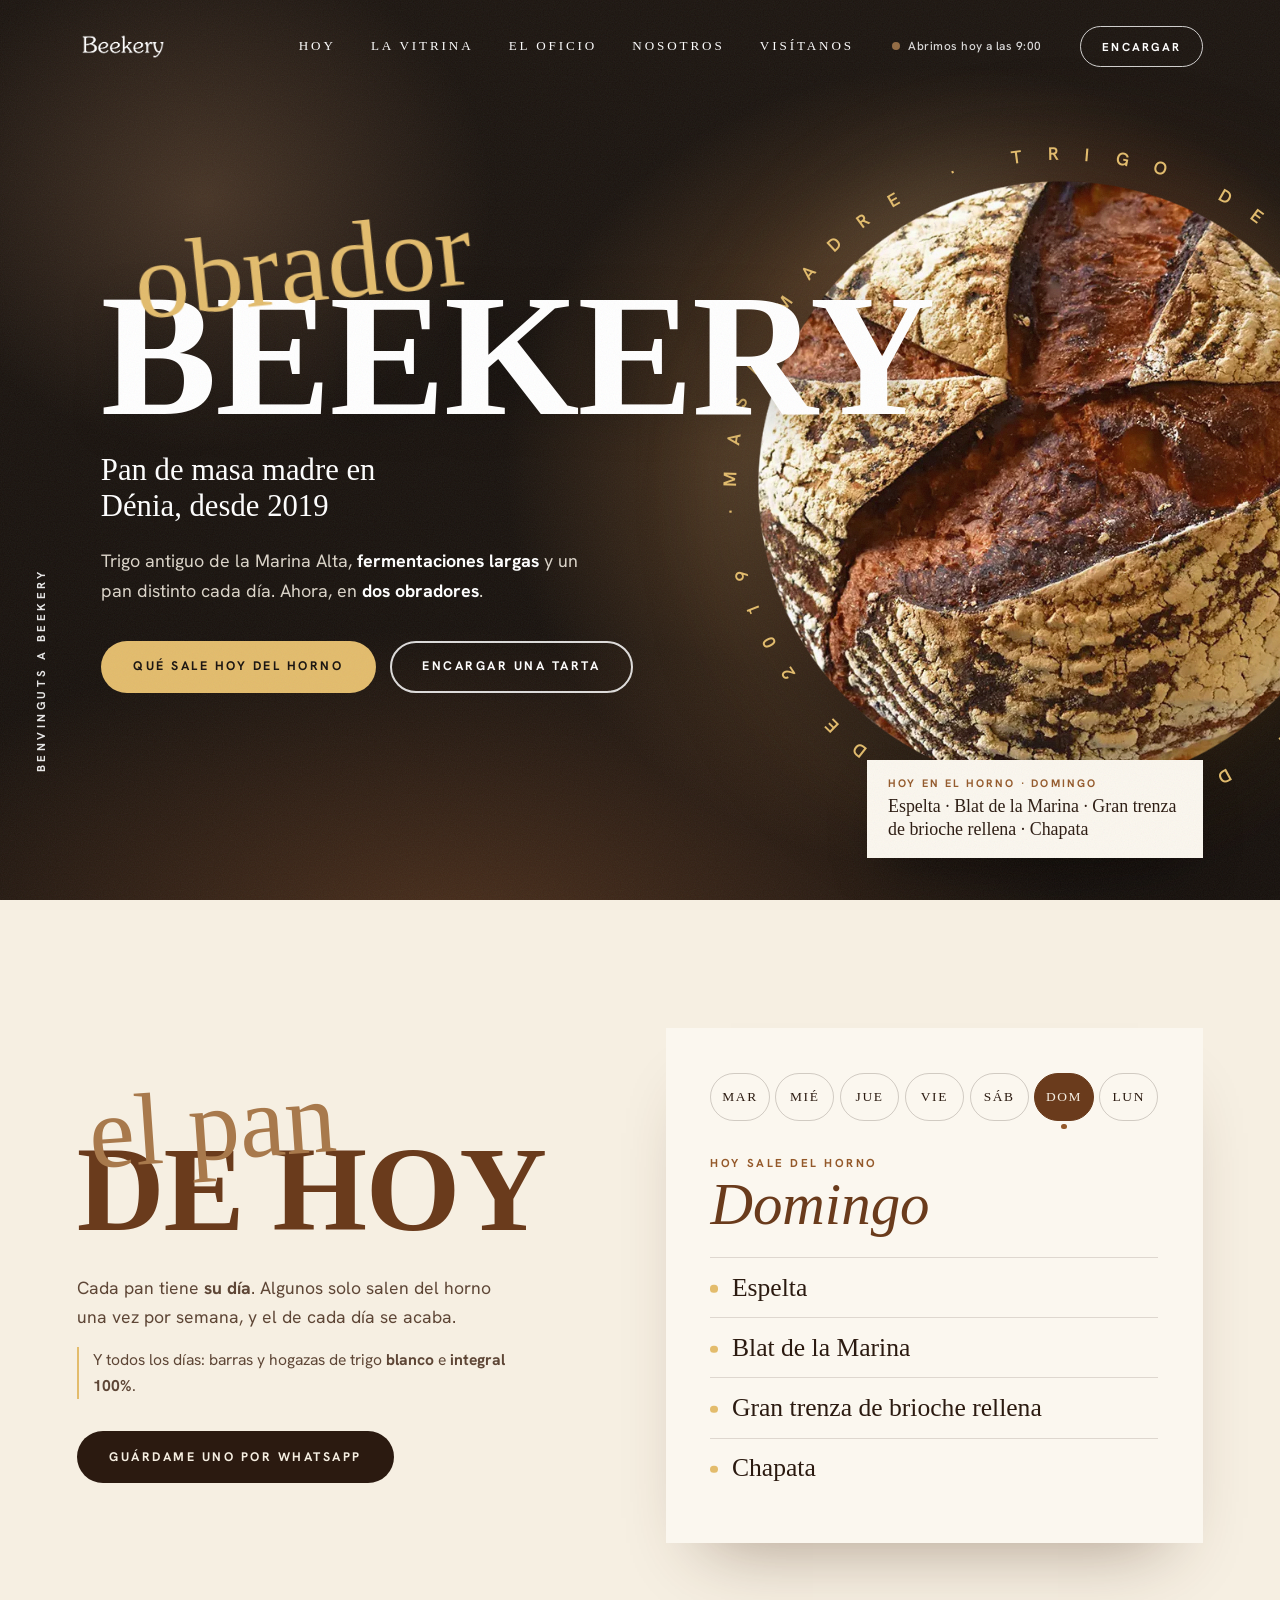
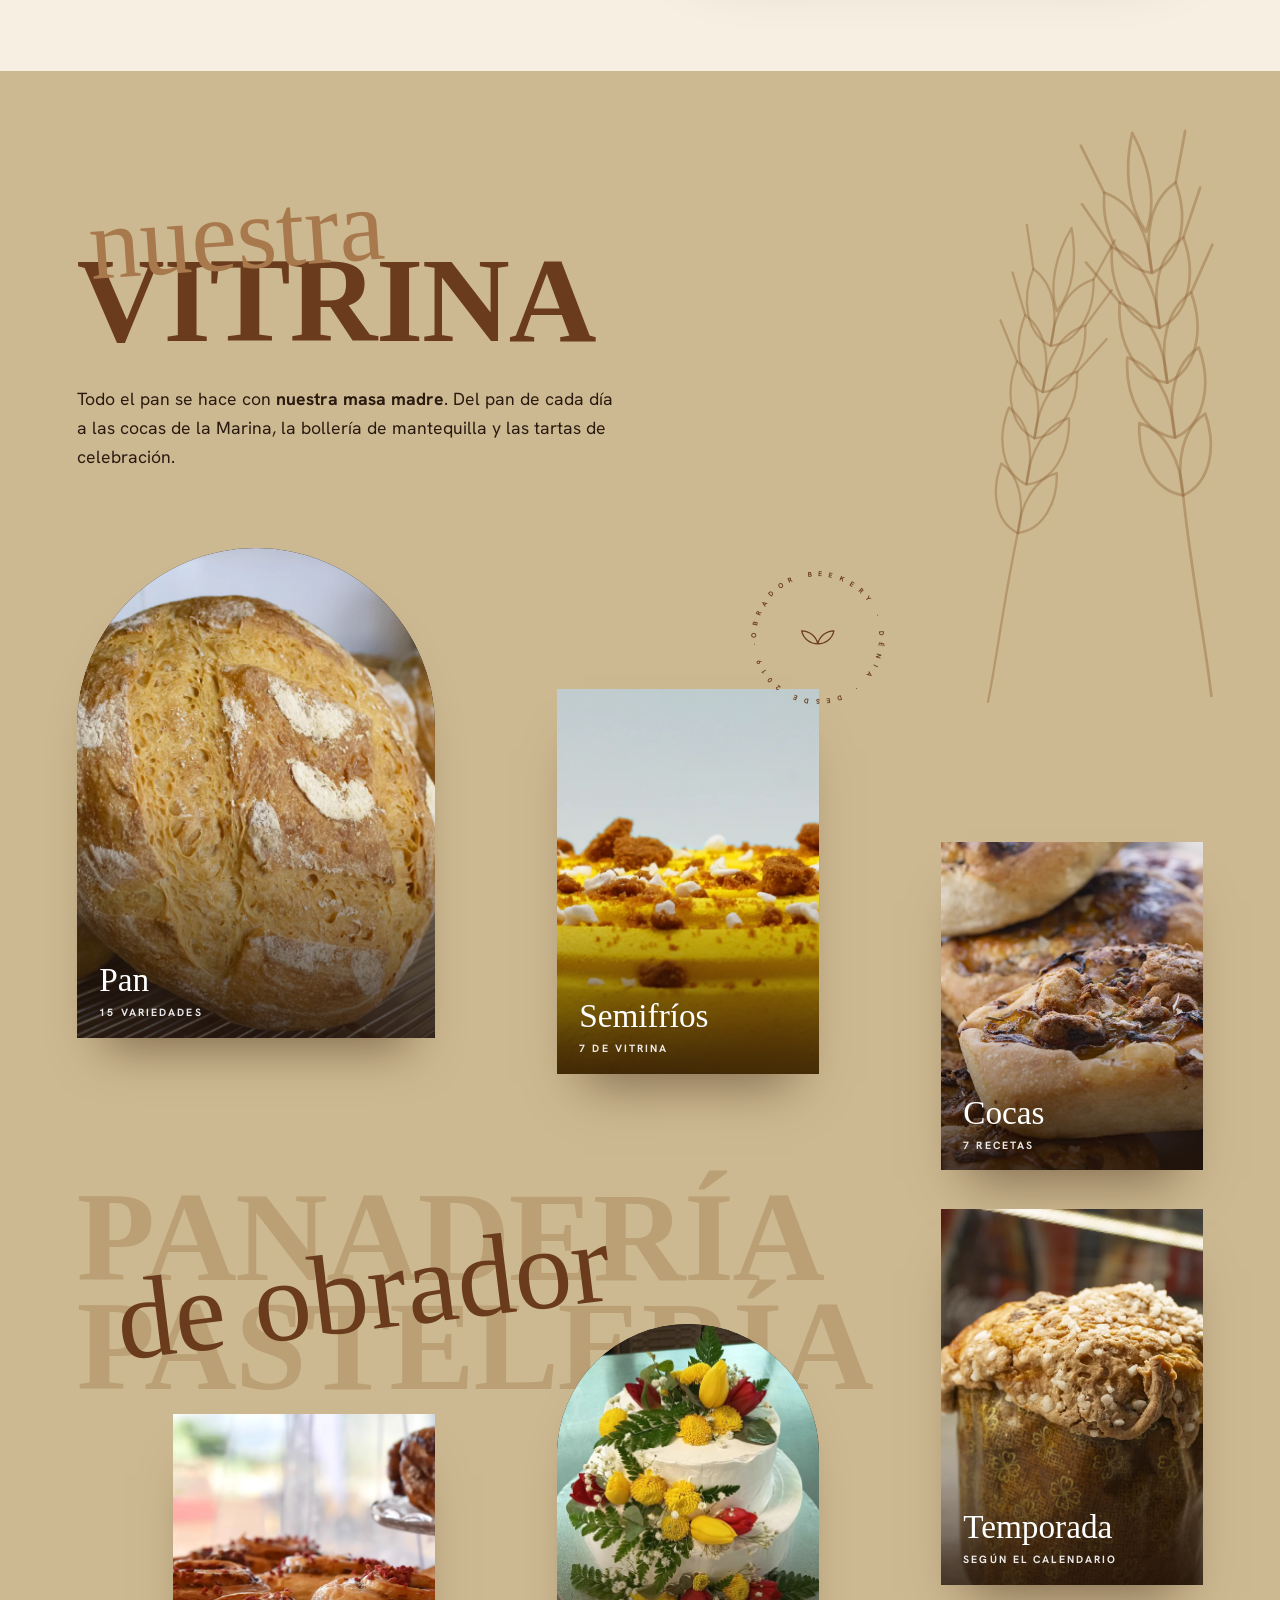
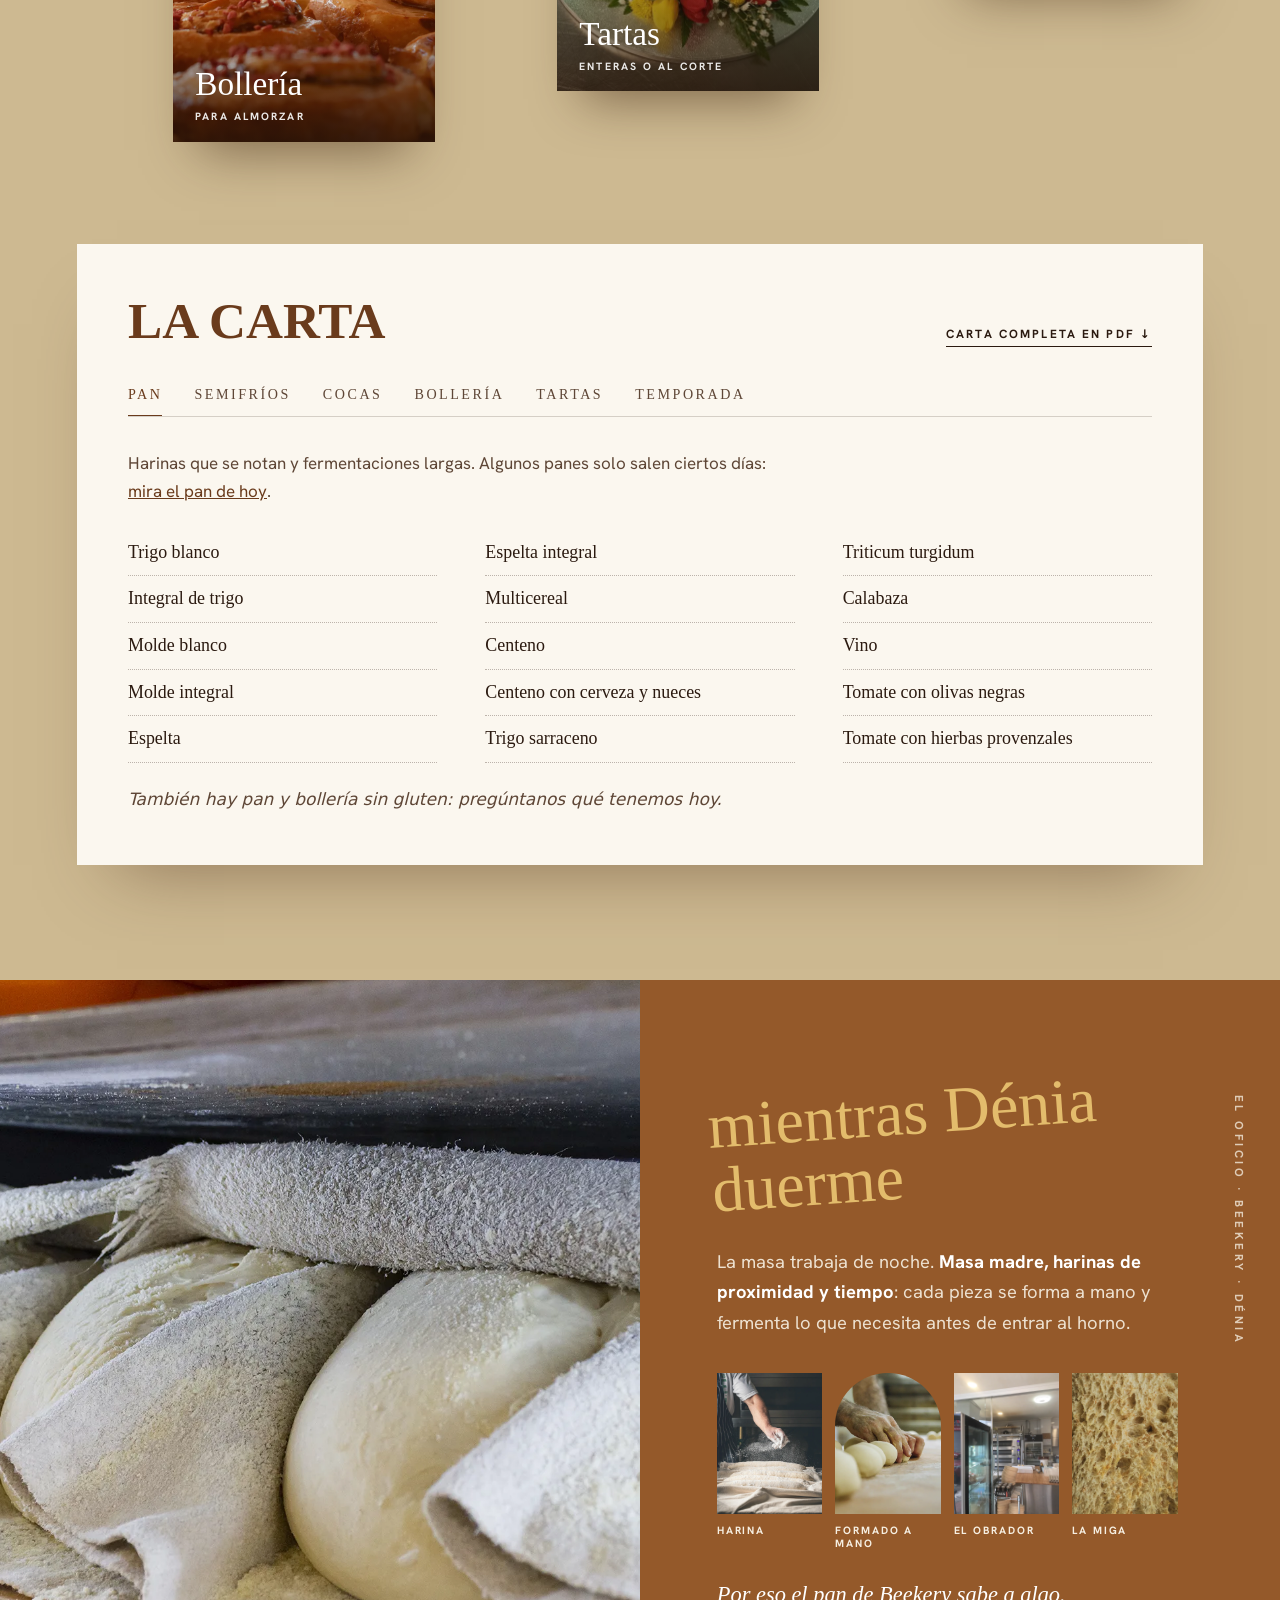
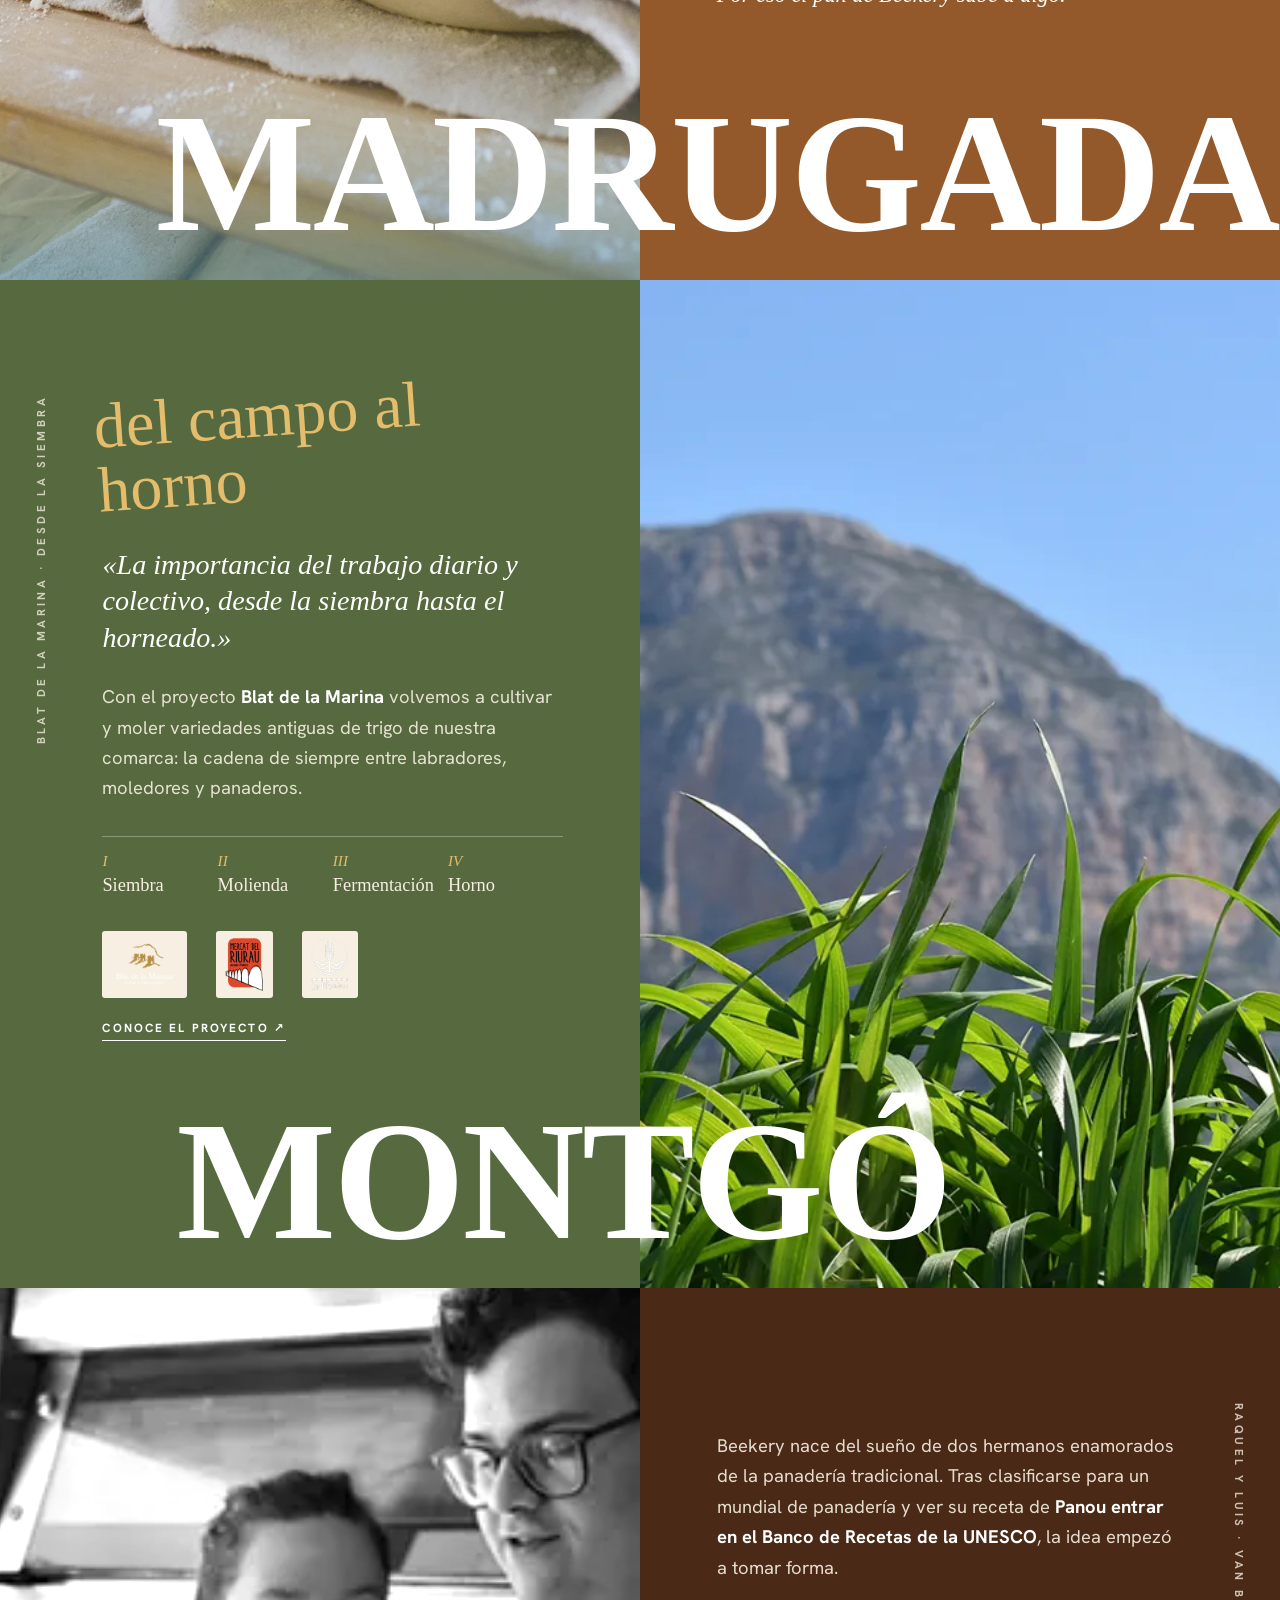
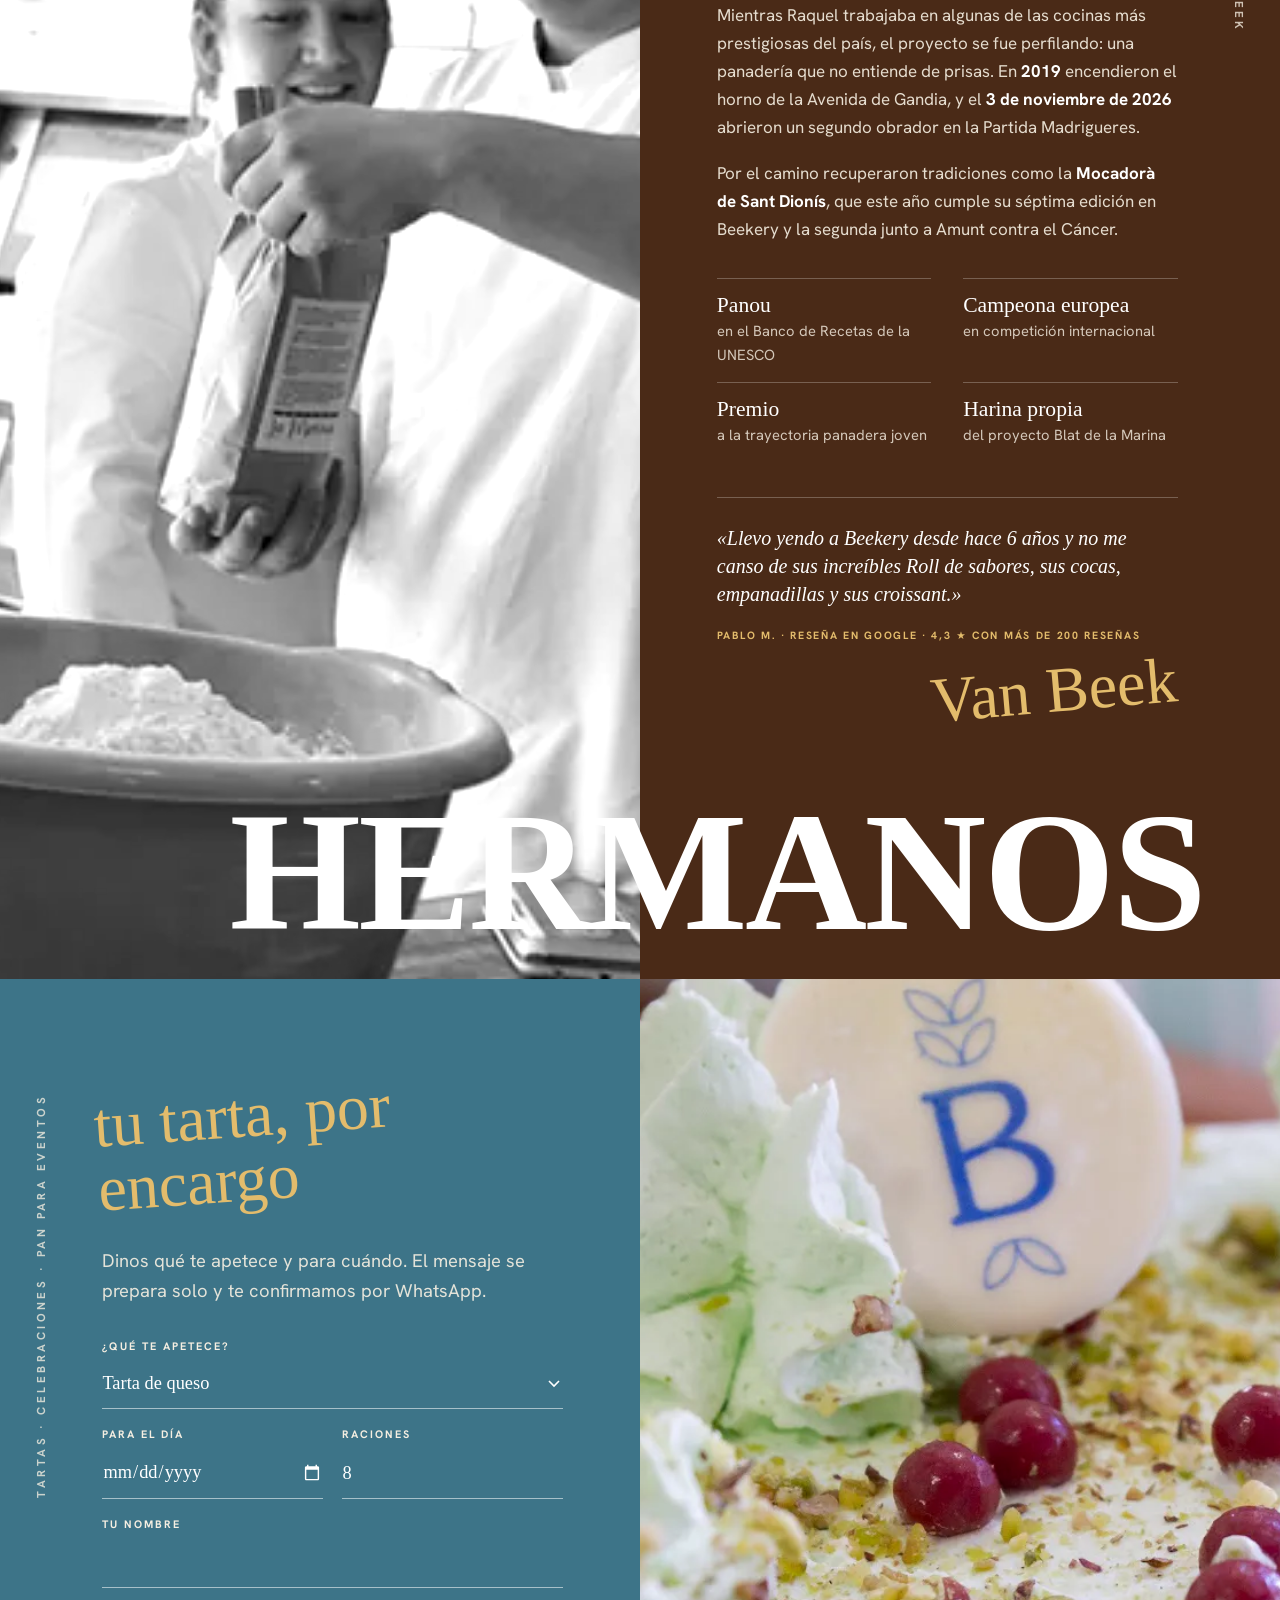
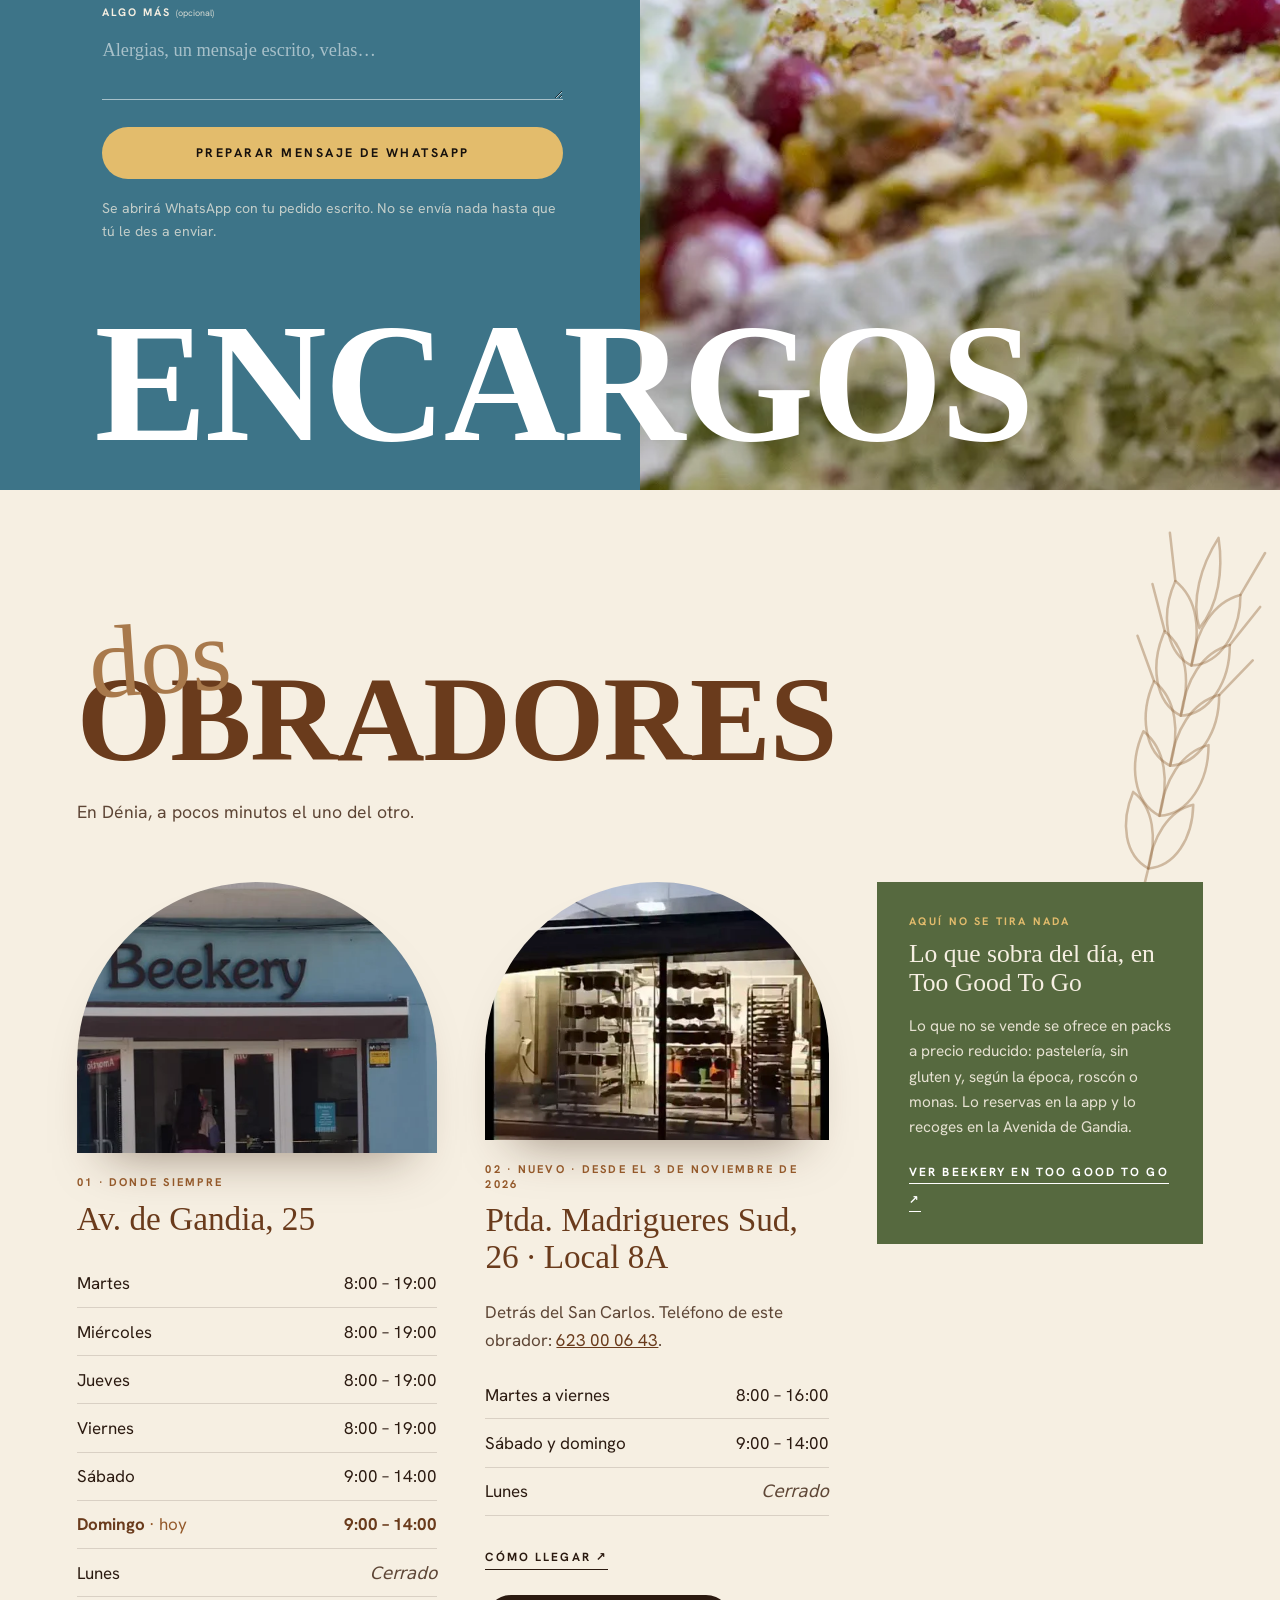
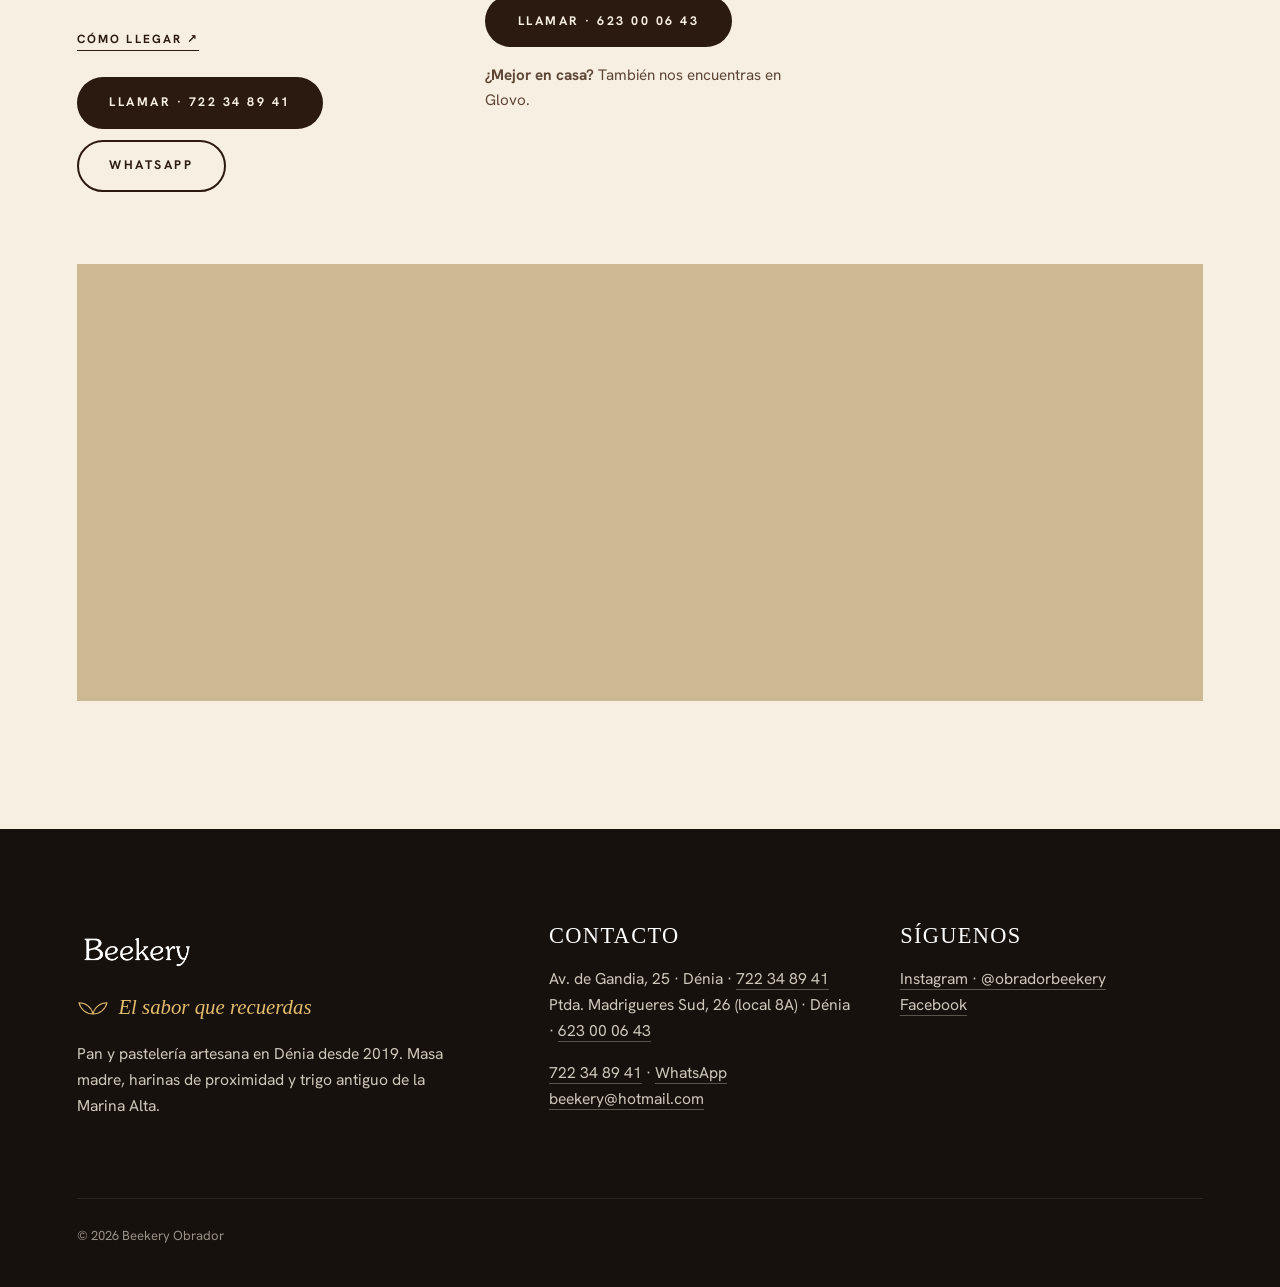
==== commit c38c08ff: "v3: fotos de Instagram, datos de Facebook y teléfono propio por obrador - Madrugada: masa bajo el li" ====
--- a/index.html
+++ b/index.html
@@ -20,7 +20,7 @@
   <link rel="preconnect" href="https://fonts.googleapis.com" />
   <link rel="preconnect" href="https://fonts.gstatic.com" crossorigin />
   <link href="https://fonts.googleapis.com/css2?family=Bodoni+Moda:ital,opsz,wght@0,6..96,400..700;1,6..96,400..600&family=Mrs+Saint+Delafield&family=Hanken+Grotesk:wght@400;500;600;700&display=swap" rel="stylesheet" />
-  <link rel="stylesheet" href="styles.css?v=v3-2" />
+  <link rel="stylesheet" href="styles.css?v=v3-3" />
   <link rel="preload" as="image" href="assets/v3/hogaza-disc.webp" />
 
   <script type="application/ld+json">
@@ -231,7 +231,7 @@
           <span class="card-name">Bollería</span><span class="card-meta">Para almorzar</span>
         </a>
         <a class="card card-e card-arch" href="#carta" data-open="tartas">
-          <img src="assets/v3/card-tartas.webp" alt="Porciones de tarta de galleta de cacao y nata de Beekery, con medallones con la B" width="780" height="1067" loading="lazy" />
+          <img src="assets/v3/card-tartas.webp" alt="Tarta de boda de dos pisos de Beekery, decorada con flores amarillas y rojas" width="540" height="740" loading="lazy" />
           <span class="card-name">Tartas</span><span class="card-meta">Enteras o al corte</span>
         </a>
         <a class="card card-f" href="#carta" data-open="temp">
@@ -306,14 +306,16 @@
           <ul class="items">
             <li>Tarta de nuez, en porciones o entera <b>otoño</b></li>
             <li>Mazapanes de Sant Dionís con su mocador <b>9 d'Octubre</b></li>
-            <li>Buñuelos <b>Todos los Santos</b></li>
+            <li>Bunyols de carabassa <b>Fallas</b></li>
             <li>Panou, mona y pan quemao <b>Pascua</b></li>
             <li>Torrijas <b>Semana Santa</b></li>
-            <li>Roscón <b>Reyes</b></li>
+            <li>Roscón, también sin gluten, vegano o sin azúcar <b>Reyes</b></li>
+            <li>Casca de Reyes <b>Reyes</b></li>
             <li>Tronco de Navidad: abeto, calabaza, orelys y caramelo de sus pipas <b>Navidad</b></li>
-            <li>Panettone <b>Navidad</b></li>
+            <li>Panettone y pandoro <b>Navidad</b></li>
             <li>Panettone de calabaza <b>novedad</b></li>
             <li>Mazapán, cascas y pastissets <b>Navidad</b></li>
+            <li>Huevos de chocolate <b>Pascua</b></li>
             <li>Bombones y figuras de chocolate</li><li>Kokos</li><li>Mantecados</li>
             <li>Pan de coca de Blat de la Marina</li><li>Coca de mermelada de higos y mascarpone</li><li>Croissant de limón y frambuesa</li>
           </ul>
@@ -324,15 +326,16 @@
     <!-- ================= BANDA · MADRUGADA ================= -->
     <section class="band band-miel" id="madrugada" aria-labelledby="madrugada-title">
       <figure class="band-photo">
-        <img src="assets/v3/band-obrador.webp" alt="En el obrador de Beekery, cocas recién formadas a mano antes de entrar al horno" width="1200" height="1517" loading="lazy" />
+        <img src="assets/v3/band-masa.webp" alt="Masas de Beekery reposando bajo paños de lino en el obrador" width="1200" height="1500" loading="lazy" />
       </figure>
       <div class="band-panel">
         <p class="vert" aria-hidden="true">El oficio · Beekery · Dénia</p>
         <p class="script band-script">mientras Dénia duerme</p>
         <p class="band-lede">La masa trabaja de noche. <strong>Masa madre, harinas de proximidad y tiempo</strong>: cada pieza se forma a mano y fermenta lo que necesita antes de entrar al horno.</p>
         <ol class="steps">
+          <li><img src="assets/v2/st-harina.webp" alt="" width="1200" height="1800" loading="lazy" /><span>Harina</span></li>
+          <li><img src="assets/v2/st-bollos.webp" alt="" width="1400" height="933" loading="lazy" /><span>Formado a mano</span></li>
           <li><img src="assets/v3/step-obrador.webp" alt="" width="900" height="1200" loading="lazy" /><span>El obrador</span></li>
-          <li><img src="assets/v2/st-bollos.webp" alt="" width="1400" height="933" loading="lazy" /><span>Formado a mano</span></li>
           <li><img src="assets/v2/st-miga.webp" alt="" width="1000" height="1778" loading="lazy" /><span>La miga</span></li>
         </ol>
         <p class="band-note">Por eso el pan de Beekery sabe a algo.</p>
@@ -439,6 +442,7 @@
 
       <div class="visita-grid">
         <article class="sede">
+          <figure class="sede-photo"><img src="assets/v3/sede-gandia.webp" alt="Fachada azul de Beekery en la Avenida de Gandia, 25" width="540" height="640" loading="lazy" /></figure>
           <p class="sede-n">01 · Donde siempre</p>
           <h3>Av. de Gandia, 25</h3>
           <table class="hours" data-hours>
@@ -454,9 +458,14 @@
             </tbody>
           </table>
           <a class="link" href="https://www.google.com/maps/search/?api=1&amp;query=Beekery+Obrador+Av.+de+Gandia+25+D%C3%A9nia" target="_blank" rel="noopener">Cómo llegar ↗</a>
+          <div class="visita-actions">
+            <a class="btn btn-tinta" href="tel:+34722348941">Llamar · 722 34 89 41</a>
+            <a class="btn btn-line" href="https://wa.me/34722348941" target="_blank" rel="noopener">WhatsApp</a>
+          </div>
         </article>
 
         <article class="sede sede-new">
+          <figure class="sede-photo"><img src="assets/v3/sede-madrigueres.webp" alt="El nuevo obrador de Madrigueres de noche, con las bandejas listas en los carros" width="600" height="710" loading="lazy" /></figure>
           <p class="sede-n">02 · Nuevo · desde el 3 de noviembre de 2026</p>
           <h3>Ptda. Madrigueres Sud, 26 · Local 8A</h3>
           <p class="sede-note">Detrás del San Carlos. Teléfono de este obrador: <a href="tel:+34623000643">623 00 06 43</a>.</p>
@@ -471,8 +480,7 @@
           <a class="link" href="https://www.google.com/maps/search/?api=1&amp;query=Partida+Madrigueres+Sud+26+D%C3%A9nia" target="_blank" rel="noopener">Cómo llegar ↗</a>
 
           <div class="visita-actions">
-            <a class="btn btn-tinta" href="tel:+34722348941">Llamar · 722 34 89 41</a>
-            <a class="btn btn-line" href="https://wa.me/34722348941" target="_blank" rel="noopener">WhatsApp</a>
+            <a class="btn btn-tinta" href="tel:+34623000643">Llamar · 623 00 06 43</a>
           </div>
           <p class="delivery"><strong>¿Mejor en casa?</strong> También nos encuentras en Glovo.</p>
         </article>
@@ -502,7 +510,7 @@
     <div class="footer-col">
       <h2>Contacto</h2>
       <p>Av. de Gandia, 25 · Dénia · <a href="tel:+34722348941">722 34 89 41</a><br />Ptda. Madrigueres Sud, 26 (local 8A) · Dénia · <a href="tel:+34623000643">623 00 06 43</a></p>
-      <p><a href="tel:+34722348941">722 34 89 41</a> · <a href="https://wa.me/34722348941" target="_blank" rel="noopener">WhatsApp</a></p>
+      <p><a href="tel:+34722348941">722 34 89 41</a> · <a href="https://wa.me/34722348941" target="_blank" rel="noopener">WhatsApp</a><br /><a href="mailto:beekery@hotmail.com">beekery@hotmail.com</a></p>
     </div>
     <div class="footer-col">
       <h2>Síguenos</h2>
@@ -518,9 +526,9 @@
     <a href="https://www.google.com/maps/search/?api=1&amp;query=Beekery+Obrador+Av.+de+Gandia+25+D%C3%A9nia" target="_blank" rel="noopener">Cómo llegar</a>
   </nav>
 
-  <script defer src="lib/gsap.min.js?v=v3-2"></script>
-  <script defer src="lib/ScrollTrigger.min.js?v=v3-2"></script>
-  <script defer src="lib/manifest.js?v=v3-2"></script>
-  <script defer src="main.js?v=v3-2"></script>
+  <script defer src="lib/gsap.min.js?v=v3-3"></script>
+  <script defer src="lib/ScrollTrigger.min.js?v=v3-3"></script>
+  <script defer src="lib/manifest.js?v=v3-3"></script>
+  <script defer src="main.js?v=v3-3"></script>
 </body>
 </html>
--- a/styles.css
+++ b/styles.css
@@ -480,7 +480,7 @@
 }
 
 /* Pasos de la madrugada */
-.steps { list-style: none; margin: 2.2rem 0 0; padding: 0; display: grid; grid-template-columns: repeat(3, 1fr); gap: .9rem; }
+.steps { list-style: none; margin: 2.2rem 0 0; padding: 0; display: grid; grid-template-columns: repeat(4, 1fr); gap: .8rem; }
 .steps li { display: grid; gap: .6rem; align-content: start; }
 .steps img { width: 100%; aspect-ratio: 3 / 4; object-fit: cover; }
 .steps li:nth-child(2) img { border-radius: 999px 999px 0 0; }
@@ -711,3 +711,11 @@
 .hoy-daily { max-width: 27rem; margin: -1rem 0 2rem; padding-left: .9rem; border-left: 2px solid var(--oro); color: var(--tinta-2); font-size: .98rem; }
 .hours-short { margin-top: .4rem; }
 .sede-note a { color: var(--cafe); }
+@media (max-width: 860px) { .steps { grid-template-columns: repeat(2, 1fr); row-gap: 1.1rem; } .steps li:nth-child(3) img { border-radius: 999px 999px 0 0; } .steps span { font-size: .62rem; } }
+
+/* v3-3: foto de cada obrador */
+.sede-photo { margin: 0 0 1.4rem; aspect-ratio: 4 / 3; overflow: hidden; border-radius: 999px 999px 0 0; box-shadow: 0 30px 50px -30px rgba(60,34,14,.5); }
+.sede-photo img { width: 100%; height: 100%; object-fit: cover; }
+.sede-new .sede-photo img { object-position: 50% 60%; }
+.sede:not(.sede-new) .sede-photo img { object-position: 50% 0%; }
+.sede .visita-actions { margin: 1.6rem 0 1rem; }
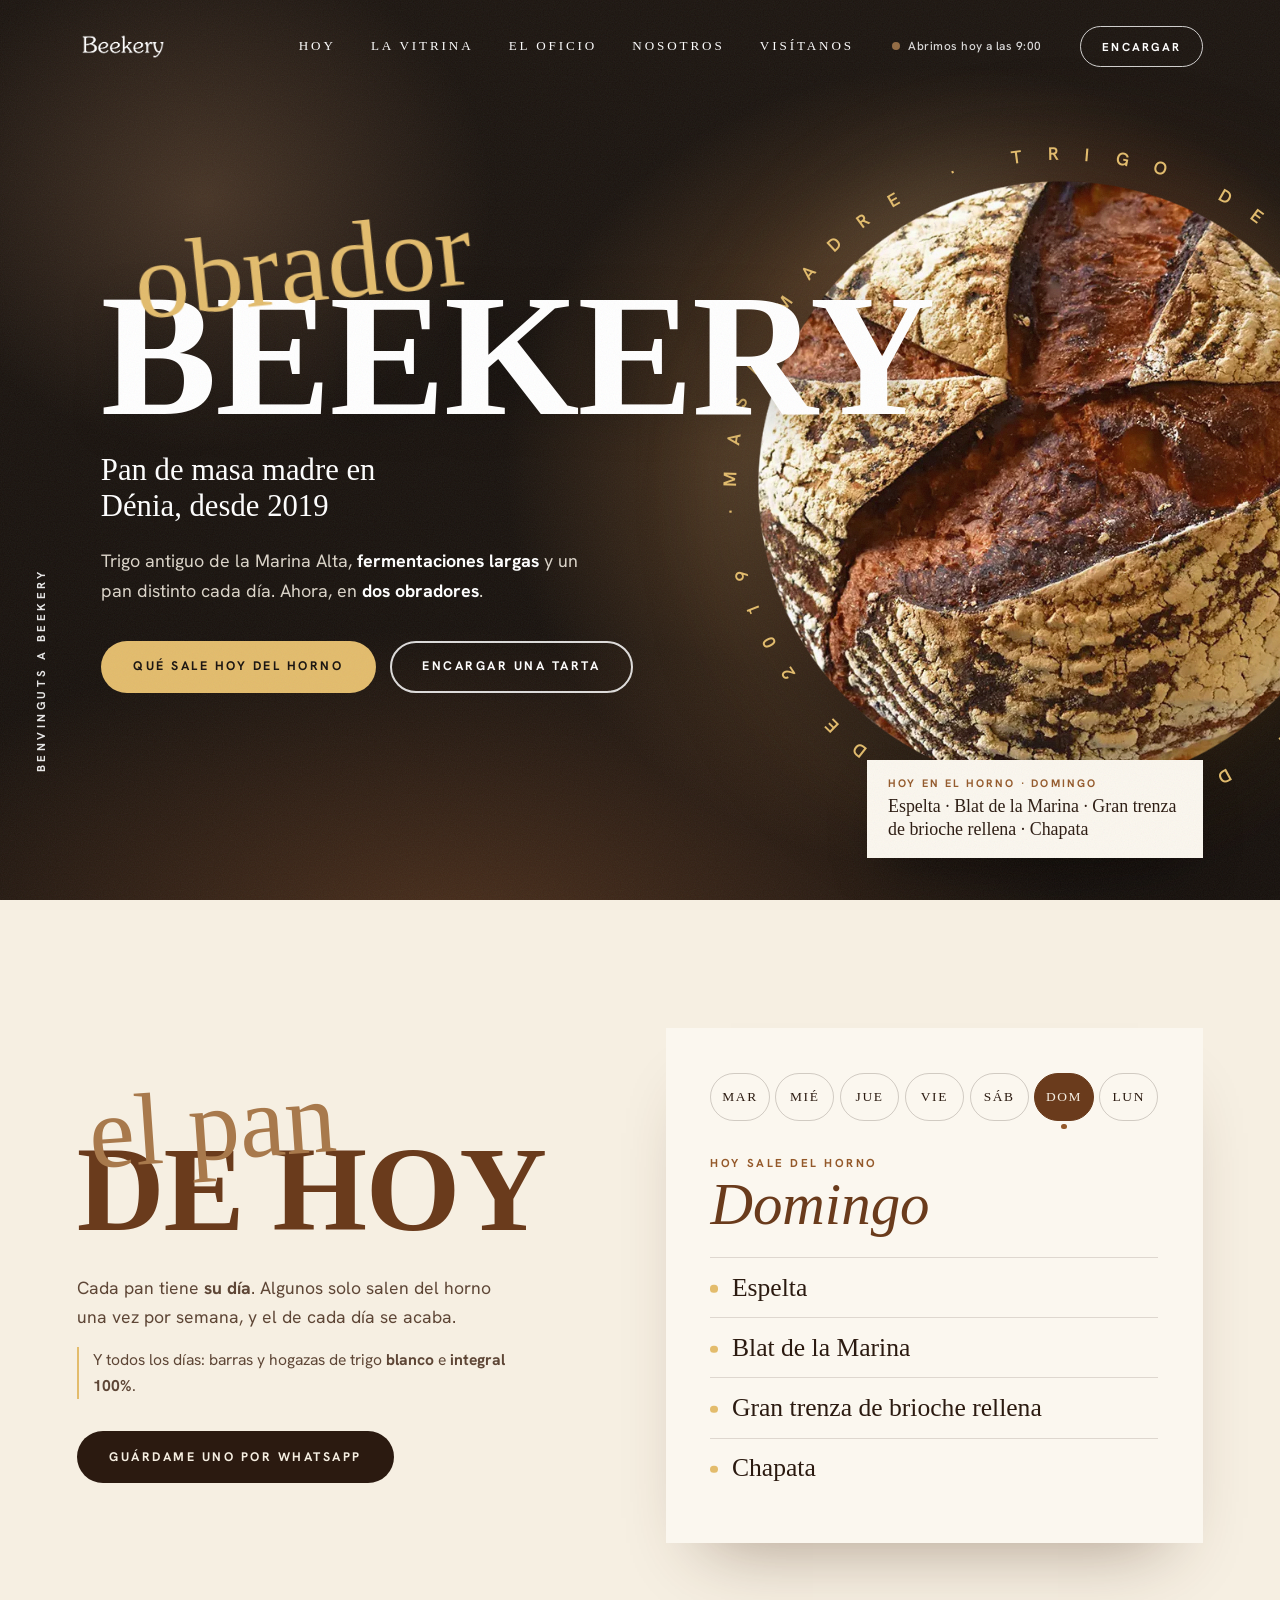
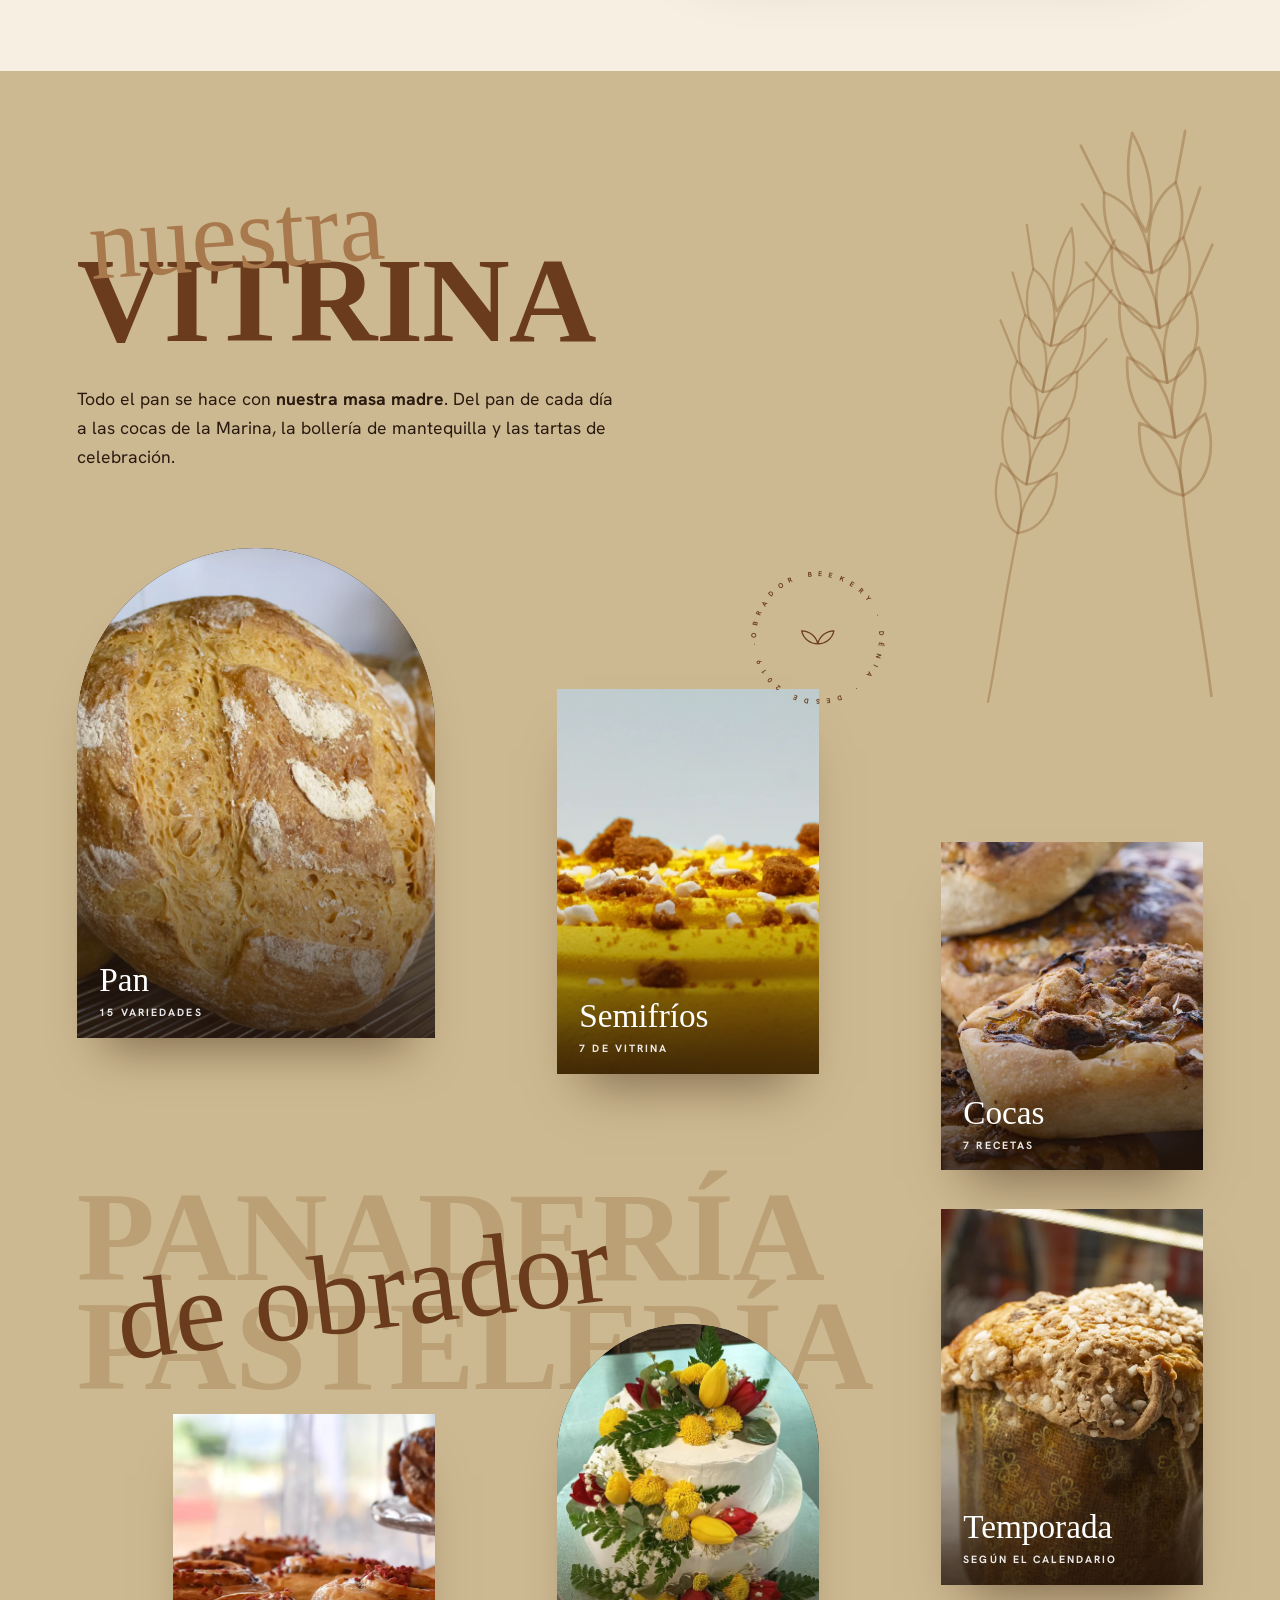
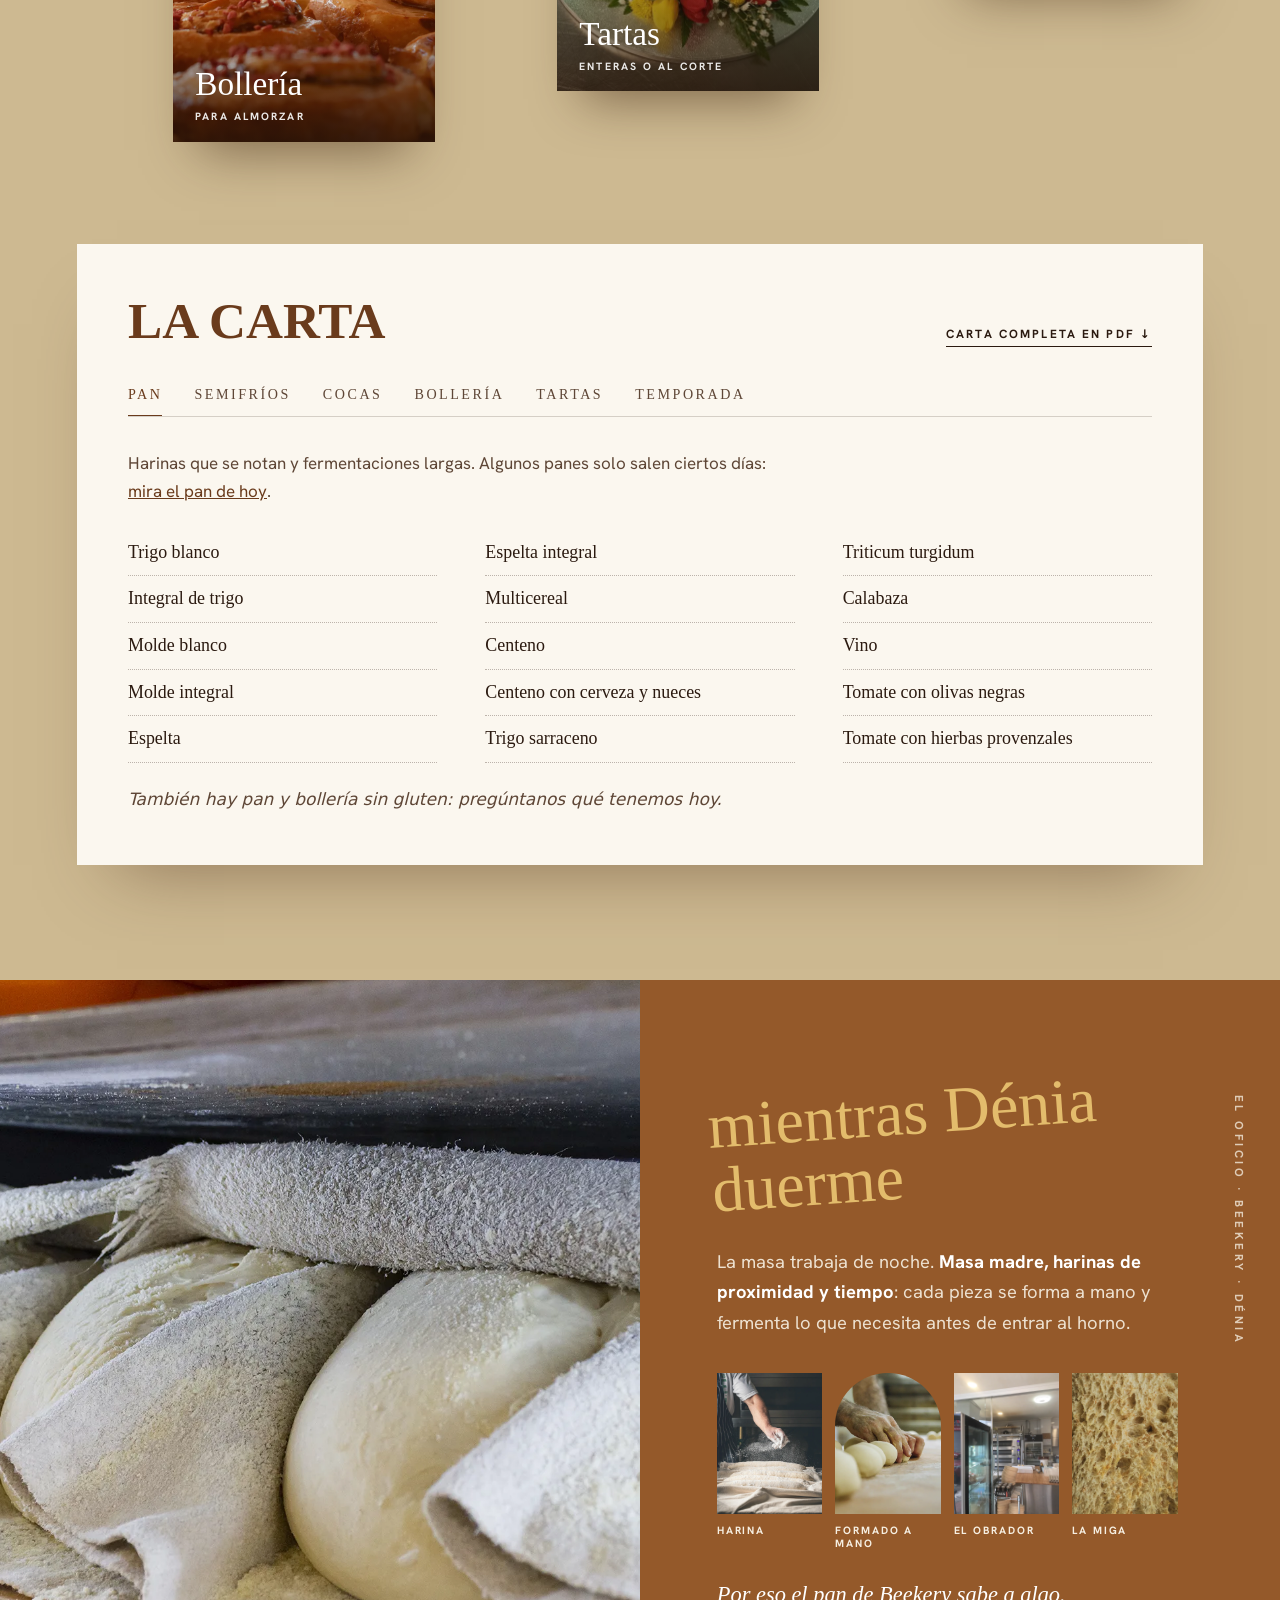
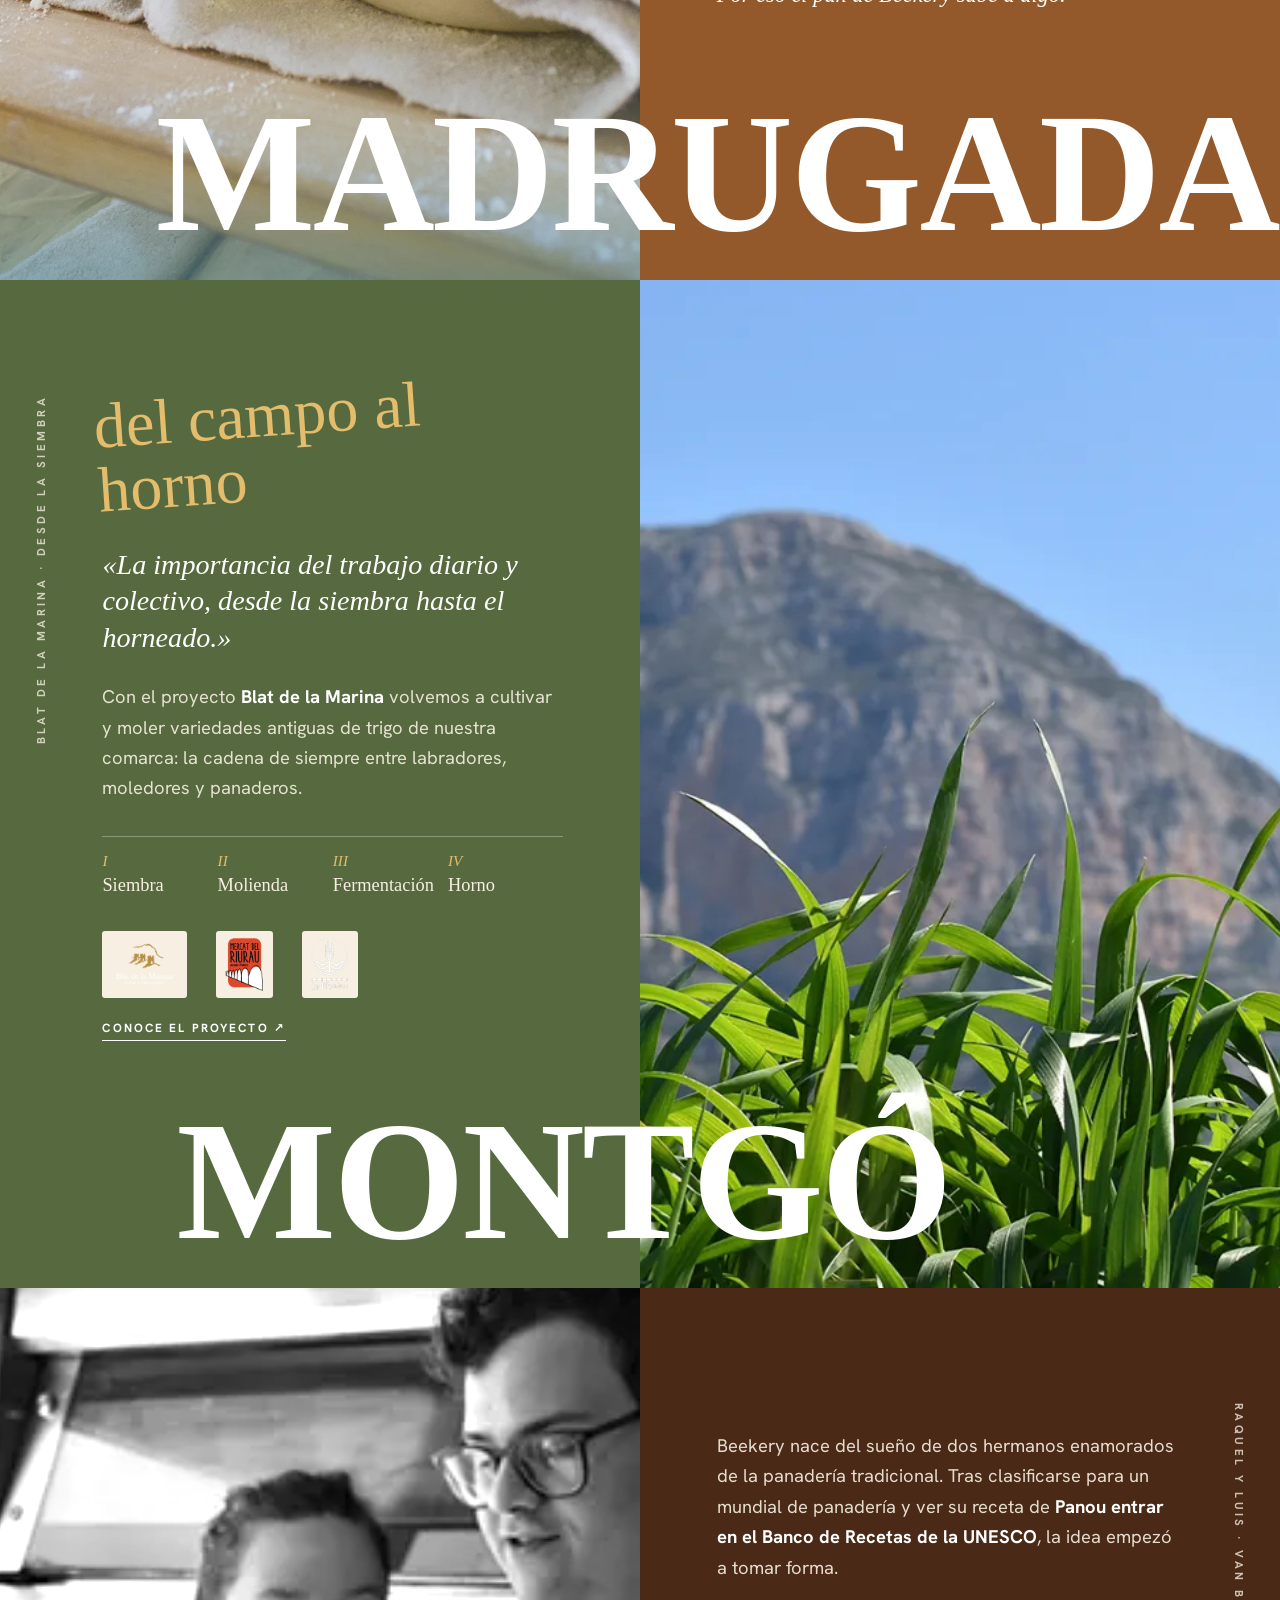
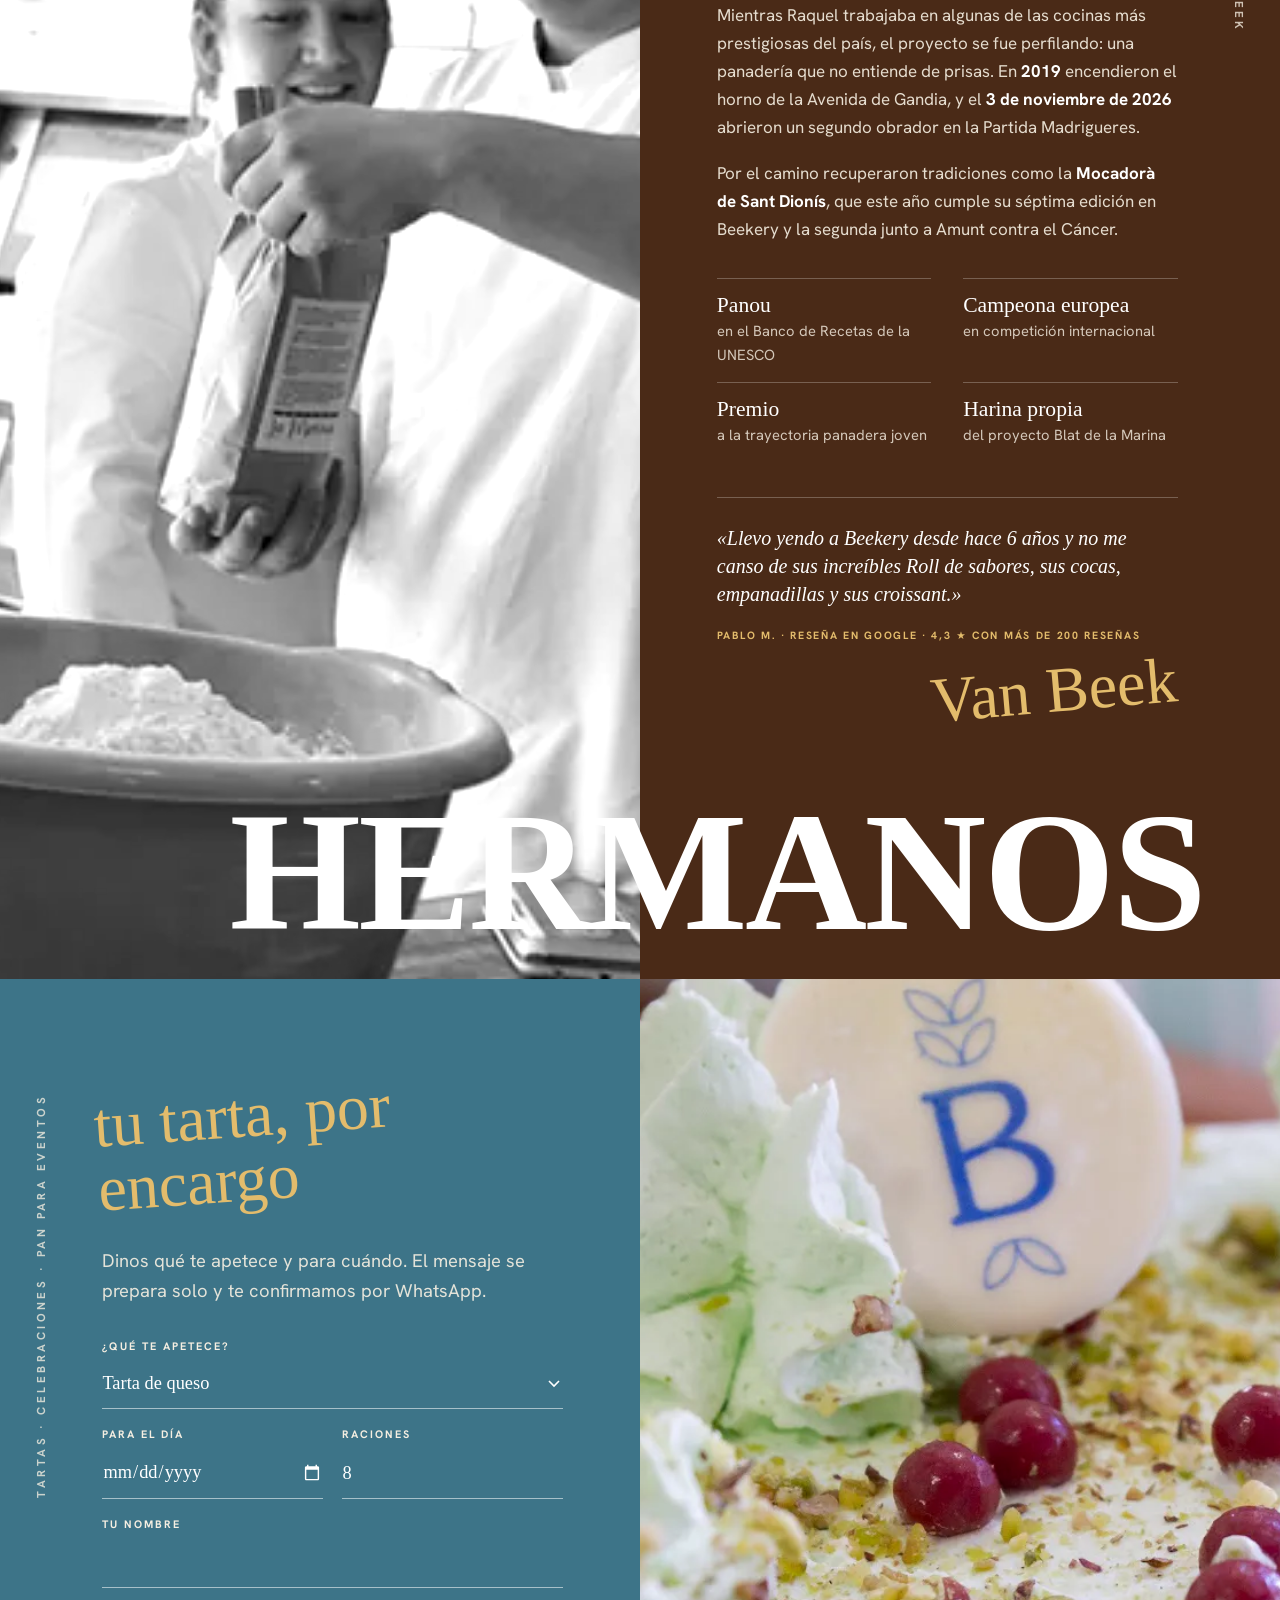
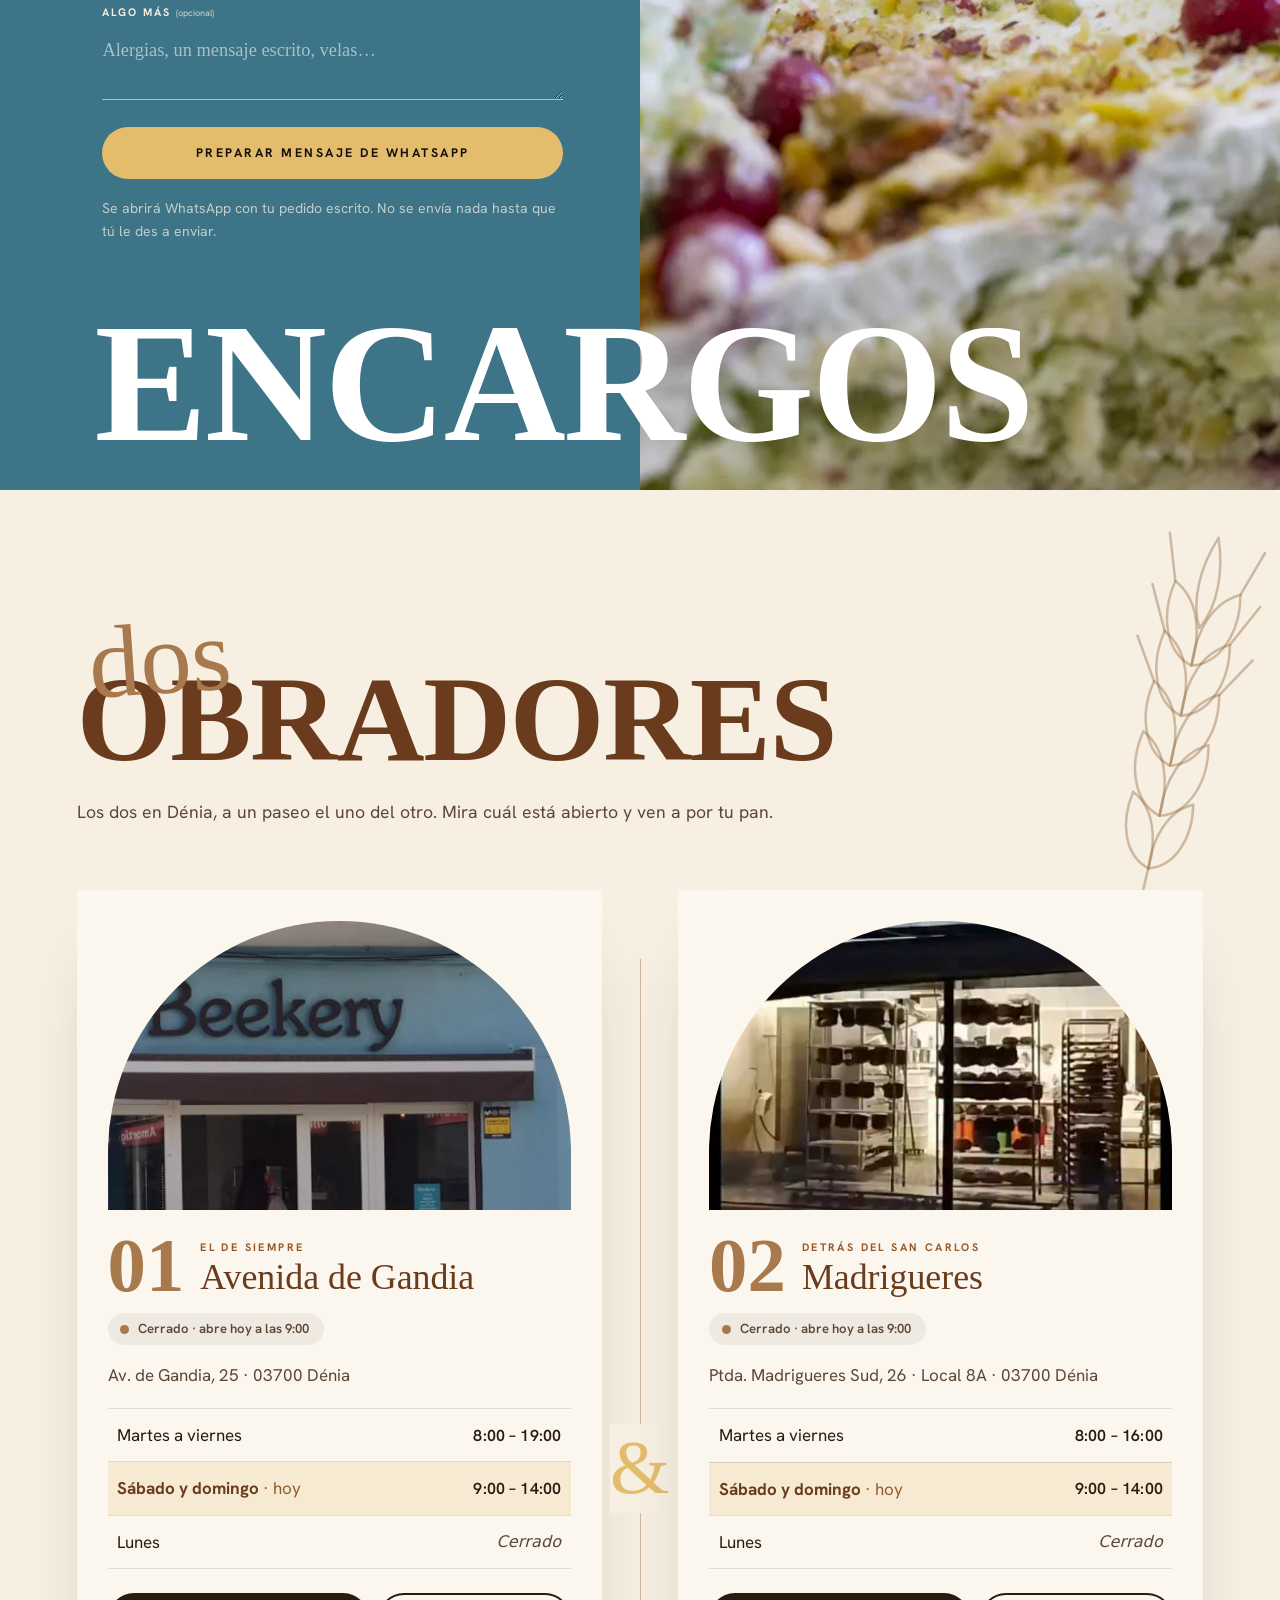
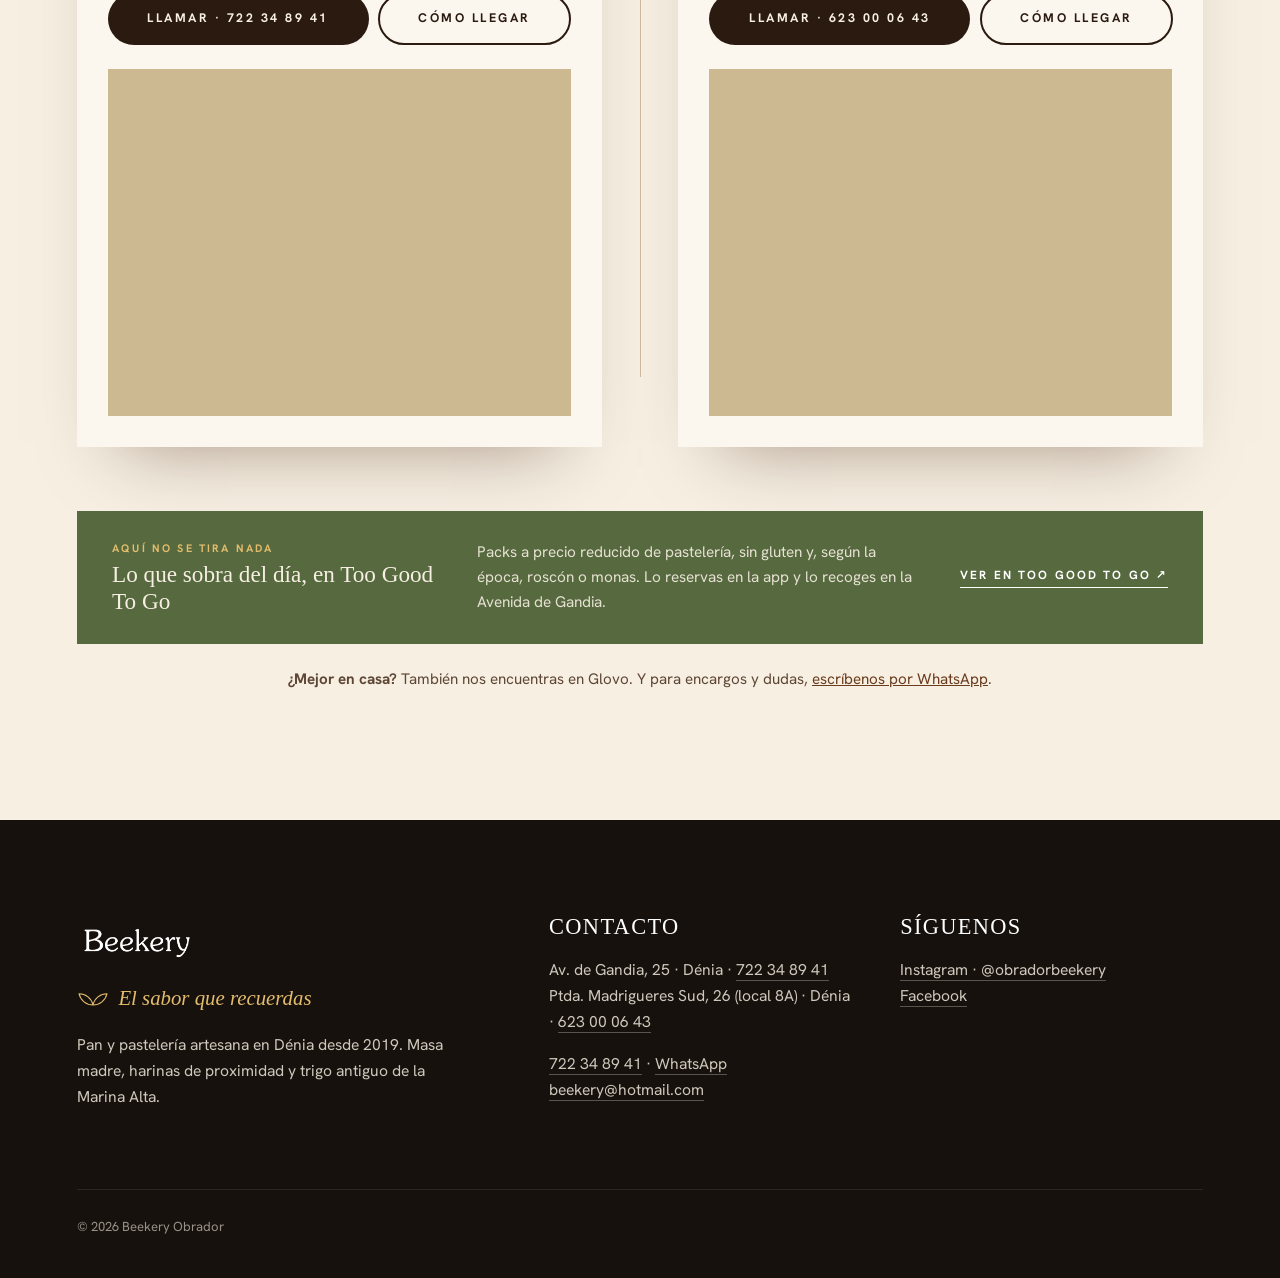
==== commit c2fe02c9: "v3: «Dos obradores» con dos tarjetas gemelas, un mapa y un estado en directo por obrador Co-Authored" ====
--- a/index.html
+++ b/index.html
@@ -20,7 +20,7 @@
   <link rel="preconnect" href="https://fonts.googleapis.com" />
   <link rel="preconnect" href="https://fonts.gstatic.com" crossorigin />
   <link href="https://fonts.googleapis.com/css2?family=Bodoni+Moda:ital,opsz,wght@0,6..96,400..700;1,6..96,400..600&family=Mrs+Saint+Delafield&family=Hanken+Grotesk:wght@400;500;600;700&display=swap" rel="stylesheet" />
-  <link rel="stylesheet" href="styles.css?v=v3-3" />
+  <link rel="stylesheet" href="styles.css?v=v3-4" />
   <link rel="preload" as="image" href="assets/v3/hogaza-disc.webp" />
 
   <script type="application/ld+json">
@@ -434,68 +434,84 @@
       <h2 class="band-word" id="encargos-title" data-drift>Encargos</h2>
     </section>
 
-    <!-- ================= VISITA ================= -->
+    <!-- ================= VISITA · DOS OBRADORES ================= -->
     <section class="visita" id="visita" aria-labelledby="visita-title">
       <svg class="espiga espiga-c" aria-hidden="true"><use href="#espiga" width="100%" height="100%" /></svg>
       <h2 class="duo" id="visita-title"><span class="script">dos</span><span class="caps">obradores</span></h2>
-      <p class="visita-intro">En Dénia, a pocos minutos el uno del otro.</p>
-
-      <div class="visita-grid">
-        <article class="sede">
-          <figure class="sede-photo"><img src="assets/v3/sede-gandia.webp" alt="Fachada azul de Beekery en la Avenida de Gandia, 25" width="540" height="640" loading="lazy" /></figure>
-          <p class="sede-n">01 · Donde siempre</p>
-          <h3>Av. de Gandia, 25</h3>
-          <table class="hours" data-hours>
-            <caption class="sr-only">Horario de apertura</caption>
+      <p class="visita-intro">Los dos en Dénia, a un paseo el uno del otro. Mira cuál está abierto y ven a por tu pan.</p>
+
+      <div class="obradores">
+        <article class="obr" data-sede="gandia" aria-labelledby="obr-gandia">
+          <figure class="obr-photo"><img src="assets/v3/sede-gandia.webp" alt="Fachada azul de Beekery en la Avenida de Gandia, 25" width="540" height="640" loading="lazy" /></figure>
+          <div class="obr-head">
+            <span class="obr-n" aria-hidden="true">01</span>
+            <div>
+              <p class="obr-kicker">El de siempre</p>
+              <h3 id="obr-gandia">Avenida de Gandia</h3>
+            </div>
+          </div>
+          <p class="obr-status" data-sede-status><i></i><span>Mar–Vie 8–19 · Sáb–Dom 9–14</span></p>
+          <p class="obr-addr">Av. de Gandia, 25 · 03700 Dénia</p>
+          <table class="obr-hours">
+            <caption class="sr-only">Horario del obrador de la Avenida de Gandia</caption>
             <tbody>
-              <tr data-row="2"><th scope="row">Martes</th><td>8:00 – 19:00</td></tr>
-              <tr data-row="3"><th scope="row">Miércoles</th><td>8:00 – 19:00</td></tr>
-              <tr data-row="4"><th scope="row">Jueves</th><td>8:00 – 19:00</td></tr>
-              <tr data-row="5"><th scope="row">Viernes</th><td>8:00 – 19:00</td></tr>
-              <tr data-row="6"><th scope="row">Sábado</th><td>9:00 – 14:00</td></tr>
-              <tr data-row="0"><th scope="row">Domingo</th><td>9:00 – 14:00</td></tr>
-              <tr data-row="1" class="is-closed"><th scope="row">Lunes</th><td>Cerrado</td></tr>
+              <tr data-days="2 3 4 5"><th scope="row">Martes a viernes</th><td>8:00 – 19:00</td></tr>
+              <tr data-days="6 0"><th scope="row">Sábado y domingo</th><td>9:00 – 14:00</td></tr>
+              <tr data-days="1" class="is-closed"><th scope="row">Lunes</th><td>Cerrado</td></tr>
             </tbody>
           </table>
-          <a class="link" href="https://www.google.com/maps/search/?api=1&amp;query=Beekery+Obrador+Av.+de+Gandia+25+D%C3%A9nia" target="_blank" rel="noopener">Cómo llegar ↗</a>
-          <div class="visita-actions">
+          <div class="obr-actions">
             <a class="btn btn-tinta" href="tel:+34722348941">Llamar · 722 34 89 41</a>
-            <a class="btn btn-line" href="https://wa.me/34722348941" target="_blank" rel="noopener">WhatsApp</a>
+            <a class="btn btn-line" href="https://www.google.com/maps/search/?api=1&amp;query=Beekery+Obrador+Av.+de+Gandia+25+D%C3%A9nia" target="_blank" rel="noopener">Cómo llegar</a>
+          </div>
+          <div class="obr-map">
+            <iframe title="Mapa del obrador de la Avenida de Gandia, 25" loading="lazy" referrerpolicy="no-referrer-when-downgrade"
+              src="https://www.google.com/maps?q=Beekery%20Obrador%2C%20Av.%20de%20Gandia%2025%2C%2003700%20D%C3%A9nia&amp;z=16&amp;output=embed"></iframe>
           </div>
         </article>
 
-        <article class="sede sede-new">
-          <figure class="sede-photo"><img src="assets/v3/sede-madrigueres.webp" alt="El nuevo obrador de Madrigueres de noche, con las bandejas listas en los carros" width="600" height="710" loading="lazy" /></figure>
-          <p class="sede-n">02 · Nuevo · desde el 3 de noviembre de 2026</p>
-          <h3>Ptda. Madrigueres Sud, 26 · Local 8A</h3>
-          <p class="sede-note">Detrás del San Carlos. Teléfono de este obrador: <a href="tel:+34623000643">623 00 06 43</a>.</p>
-          <table class="hours hours-short">
+        <div class="obr-amp" aria-hidden="true"><span class="script">&amp;</span></div>
+
+        <article class="obr" data-sede="madrigueres" aria-labelledby="obr-madrigueres">
+          <figure class="obr-photo"><img src="assets/v3/sede-madrigueres.webp" alt="El obrador de Madrigueres de noche, con las bandejas listas en los carros" width="600" height="710" loading="lazy" /></figure>
+          <div class="obr-head">
+            <span class="obr-n" aria-hidden="true">02</span>
+            <div>
+              <p class="obr-kicker">Detrás del San Carlos</p>
+              <h3 id="obr-madrigueres">Madrigueres</h3>
+            </div>
+          </div>
+          <p class="obr-status" data-sede-status><i></i><span>Mar–Vie 8–16 · Sáb–Dom 9–14</span></p>
+          <p class="obr-addr">Ptda. Madrigueres Sud, 26 · Local 8A · 03700 Dénia</p>
+          <table class="obr-hours">
             <caption class="sr-only">Horario del obrador de Madrigueres</caption>
             <tbody>
-              <tr><th scope="row">Martes a viernes</th><td>8:00 – 16:00</td></tr>
-              <tr><th scope="row">Sábado y domingo</th><td>9:00 – 14:00</td></tr>
-              <tr class="is-closed"><th scope="row">Lunes</th><td>Cerrado</td></tr>
+              <tr data-days="2 3 4 5"><th scope="row">Martes a viernes</th><td>8:00 – 16:00</td></tr>
+              <tr data-days="6 0"><th scope="row">Sábado y domingo</th><td>9:00 – 14:00</td></tr>
+              <tr data-days="1" class="is-closed"><th scope="row">Lunes</th><td>Cerrado</td></tr>
             </tbody>
           </table>
-          <a class="link" href="https://www.google.com/maps/search/?api=1&amp;query=Partida+Madrigueres+Sud+26+D%C3%A9nia" target="_blank" rel="noopener">Cómo llegar ↗</a>
-
-          <div class="visita-actions">
+          <div class="obr-actions">
             <a class="btn btn-tinta" href="tel:+34623000643">Llamar · 623 00 06 43</a>
-          </div>
-          <p class="delivery"><strong>¿Mejor en casa?</strong> También nos encuentras en Glovo.</p>
+            <a class="btn btn-line" href="https://www.google.com/maps/search/?api=1&amp;query=Obrador+Beekery+Partida+Madrigueres+Sud+26+D%C3%A9nia" target="_blank" rel="noopener">Cómo llegar</a>
+          </div>
+          <div class="obr-map">
+            <iframe title="Mapa del obrador de Madrigueres" loading="lazy" referrerpolicy="no-referrer-when-downgrade"
+              src="https://www.google.com/maps?q=Obrador%20Beekery%2C%20Partida%20Madrigueres%20Sud%2026%2C%2003700%20D%C3%A9nia&amp;z=16&amp;output=embed"></iframe>
+          </div>
         </article>
-
+      </div>
+
+      <div class="visita-extra">
         <aside class="tgtg" aria-labelledby="tgtg-title">
-          <p class="tgtg-kicker">Aquí no se tira nada</p>
-          <h3 id="tgtg-title">Lo que sobra del día, en Too Good To Go</h3>
-          <p>Lo que no se vende se ofrece en packs a precio reducido: pastelería, sin gluten y, según la época, roscón o monas. Lo reservas en la app y lo recoges en la Avenida de Gandia.</p>
-          <a class="link link-light" href="https://www.toogoodtogo.com/es/find/denia/beekery-denia/bakedgoods/packpasteleria-763979" target="_blank" rel="noopener">Ver Beekery en Too Good To Go ↗</a>
+          <div>
+            <p class="tgtg-kicker">Aquí no se tira nada</p>
+            <h3 id="tgtg-title">Lo que sobra del día, en Too Good To Go</h3>
+          </div>
+          <p>Packs a precio reducido de pastelería, sin gluten y, según la época, roscón o monas. Lo reservas en la app y lo recoges en la Avenida de Gandia.</p>
+          <a class="link link-light" href="https://www.toogoodtogo.com/es/find/denia/beekery-denia/bakedgoods/packpasteleria-763979" target="_blank" rel="noopener">Ver en Too Good To Go ↗</a>
         </aside>
-      </div>
-
-      <div class="map">
-        <iframe title="Mapa: Beekery, Av. de Gandia 25, Dénia" loading="lazy" referrerpolicy="no-referrer-when-downgrade"
-          src="https://www.google.com/maps?q=Beekery%20Obrador%2C%20Av.%20de%20Gandia%2025%2C%2003700%20D%C3%A9nia&amp;z=16&amp;output=embed"></iframe>
+        <p class="delivery"><strong>¿Mejor en casa?</strong> También nos encuentras en Glovo. Y para encargos y dudas, <a href="https://wa.me/34722348941" target="_blank" rel="noopener">escríbenos por WhatsApp</a>.</p>
       </div>
     </section>
   </main>
@@ -526,9 +542,9 @@
     <a href="https://www.google.com/maps/search/?api=1&amp;query=Beekery+Obrador+Av.+de+Gandia+25+D%C3%A9nia" target="_blank" rel="noopener">Cómo llegar</a>
   </nav>
 
-  <script defer src="lib/gsap.min.js?v=v3-3"></script>
-  <script defer src="lib/ScrollTrigger.min.js?v=v3-3"></script>
-  <script defer src="lib/manifest.js?v=v3-3"></script>
-  <script defer src="main.js?v=v3-3"></script>
+  <script defer src="lib/gsap.min.js?v=v3-4"></script>
+  <script defer src="lib/ScrollTrigger.min.js?v=v3-4"></script>
+  <script defer src="lib/manifest.js?v=v3-4"></script>
+  <script defer src="main.js?v=v3-4"></script>
 </body>
 </html>
--- a/styles.css
+++ b/styles.css
@@ -719,3 +719,103 @@
 .sede-new .sede-photo img { object-position: 50% 60%; }
 .sede:not(.sede-new) .sede-photo img { object-position: 50% 0%; }
 .sede .visita-actions { margin: 1.6rem 0 1rem; }
+
+/* =========================================================
+   v3-4 · DOS OBRADORES: dos tarjetas gemelas con el mismo peso
+   ========================================================= */
+.obradores {
+  position: relative;
+  display: grid; grid-template-columns: minmax(0, 1fr) clamp(3.5rem, 6vw, 6rem) minmax(0, 1fr);
+  align-items: stretch;
+  margin-top: clamp(2.5rem, 5vw, 4rem);
+}
+.obr {
+  display: flex; flex-direction: column;
+  background: var(--papel);
+  padding: clamp(1.1rem, 2.4vw, 2rem);
+  box-shadow: 0 40px 70px -45px rgba(74, 42, 23, .5);
+}
+.obr-photo {
+  margin: 0 0 1.6rem; aspect-ratio: 16 / 10; overflow: hidden;
+  border-radius: 999px 999px 0 0;
+}
+.obr-photo img { width: 100%; height: 100%; object-fit: cover; transition: transform 1.2s var(--ease); }
+.obr:hover .obr-photo img { transform: scale(1.04); }
+[data-sede="gandia"] .obr-photo img { object-position: 50% 8%; }
+[data-sede="madrigueres"] .obr-photo img { object-position: 50% 62%; }
+
+.obr-head { display: flex; align-items: flex-end; gap: 1rem; margin-bottom: 1.1rem; }
+.obr-n {
+  font: 600 clamp(3.4rem, 6vw, 5.4rem)/.78 var(--f-display); font-variation-settings: "opsz" 40;
+  color: var(--caramelo);
+}
+.obr-kicker { margin: 0 0 .35rem; font: 700 .68rem/1.3 var(--f-body); letter-spacing: .22em; text-transform: uppercase; color: var(--miel); }
+.obr h3 { font: 500 clamp(1.8rem, 2.8vw, 2.5rem)/1 var(--f-display); color: var(--cafe); }
+
+.obr-status {
+  align-self: flex-start; display: inline-flex; align-items: center; gap: .55rem;
+  margin: 0 0 1rem; padding: .5rem .95rem .5rem .8rem; border-radius: 999px;
+  background: rgba(43, 26, 16, .06);
+  font: 600 .82rem/1.2 var(--f-body); color: var(--tinta-2);
+}
+.obr-status i { width: .55rem; height: .55rem; border-radius: 50%; background: var(--caramelo); flex: none; }
+.obr-status.is-open { background: rgba(86, 105, 63, .14); color: var(--salvia); }
+.obr-status.is-open i { background: #6F9A5B; box-shadow: 0 0 0 4px rgba(111, 154, 91, .22); animation: pulse 2.4s ease-in-out infinite; }
+@keyframes pulse { 50% { box-shadow: 0 0 0 7px rgba(111, 154, 91, 0); } }
+.obr-addr { color: var(--tinta-2); margin-bottom: 1.2rem; }
+
+.obr-hours { width: 100%; border-collapse: collapse; }
+.obr-hours th, .obr-hours td { padding: .75rem .6rem; border-bottom: 1px solid rgba(43, 26, 16, .13); text-align: left; font-weight: 400; }
+.obr-hours tr:first-child th, .obr-hours tr:first-child td { border-top: 1px solid rgba(43, 26, 16, .13); }
+.obr-hours td { text-align: right; font: 500 1.15rem/1.2 var(--f-display); font-variant-numeric: lining-nums tabular-nums; }
+.obr-hours tr.is-closed td { font-style: italic; color: var(--tinta-2); }
+.obr-hours tr.is-today { background: rgba(227, 188, 108, .22); }
+.obr-hours tr.is-today th { font-weight: 700; color: var(--cafe); }
+.obr-hours tr.is-today th::after { content: " · hoy"; font-weight: 400; color: var(--miel); }
+
+.obr-actions { display: flex; flex-wrap: wrap; gap: .6rem; margin: 1.5rem 0; }
+.obr-actions .btn { flex: 1 1 auto; padding-left: 1.3rem; padding-right: 1.3rem; }
+
+.obr-map { margin-top: auto; aspect-ratio: 4 / 3; overflow: hidden; background: var(--kraft); }
+.obr-map iframe { width: 100%; height: 100%; border: 0; filter: sepia(.35) saturate(.85); transition: filter .4s; }
+.obr-map:hover iframe { filter: none; }
+
+/* El «&» que une los dos obradores */
+.obr-amp { position: relative; display: flex; align-items: center; justify-content: center; }
+.obr-amp::before { content: ""; position: absolute; top: 6%; bottom: 6%; left: 50%; width: 1px; background: var(--kraft-line); }
+.obr-amp span {
+  position: relative; padding: .4rem 0;
+  font-size: clamp(3.6rem, 6vw, 5.6rem); line-height: 1; color: var(--oro);
+  background: var(--crema);
+}
+
+/* Franja de abajo: Too Good To Go, Glovo y WhatsApp */
+.visita-extra { margin-top: clamp(2.5rem, 5vw, 4rem); display: grid; gap: 1.4rem; }
+.visita-extra .tgtg { display: grid; grid-template-columns: 1.1fr 1.5fr auto; gap: 1rem 2.5rem; align-items: center; padding: 1.8rem 2.2rem; }
+.visita-extra .tgtg h3 { margin: 0; font-size: 1.45rem; }
+.visita-extra .tgtg p { margin: 0; }
+.visita-extra .tgtg .tgtg-kicker { margin-bottom: .4rem; }
+.visita-extra .delivery { margin: 0; text-align: center; }
+.visita-extra .delivery a { color: var(--cafe); }
+
+@media (max-width: 1024px) {
+  .visita-extra .tgtg { grid-template-columns: 1fr; }
+}
+@media (max-width: 860px) {
+  .obradores { grid-template-columns: 1fr; }
+  .obr-amp { height: 5.5rem; }
+  .obr-amp::before { top: 50%; bottom: auto; left: 8%; right: 8%; width: auto; height: 1px; }
+  .obr-amp span { padding: 0 .9rem; font-size: 4.2rem; }
+  .obr { margin: 0 -.25rem; }
+  .obr-actions .btn { flex: 1 1 100%; }
+  .visita-extra .tgtg { padding: 1.6rem 1.4rem; }
+  .visita-extra .delivery { text-align: left; }
+}
+@media (prefers-reduced-motion: reduce) { .obr-status.is-open i { animation: none; } }
+.obr-hours td { font: 600 1rem/1.2 var(--f-body); white-space: nowrap; letter-spacing: .01em; }
+.obr-hours tr.is-closed td { font-weight: 400; }
+@media (max-width: 860px) {
+  .obr h3 { font-size: 1.8rem; }
+  .obr-hours th { font-size: .95rem; }
+  .obr-hours th, .obr-hours td { padding: .7rem .45rem; }
+}
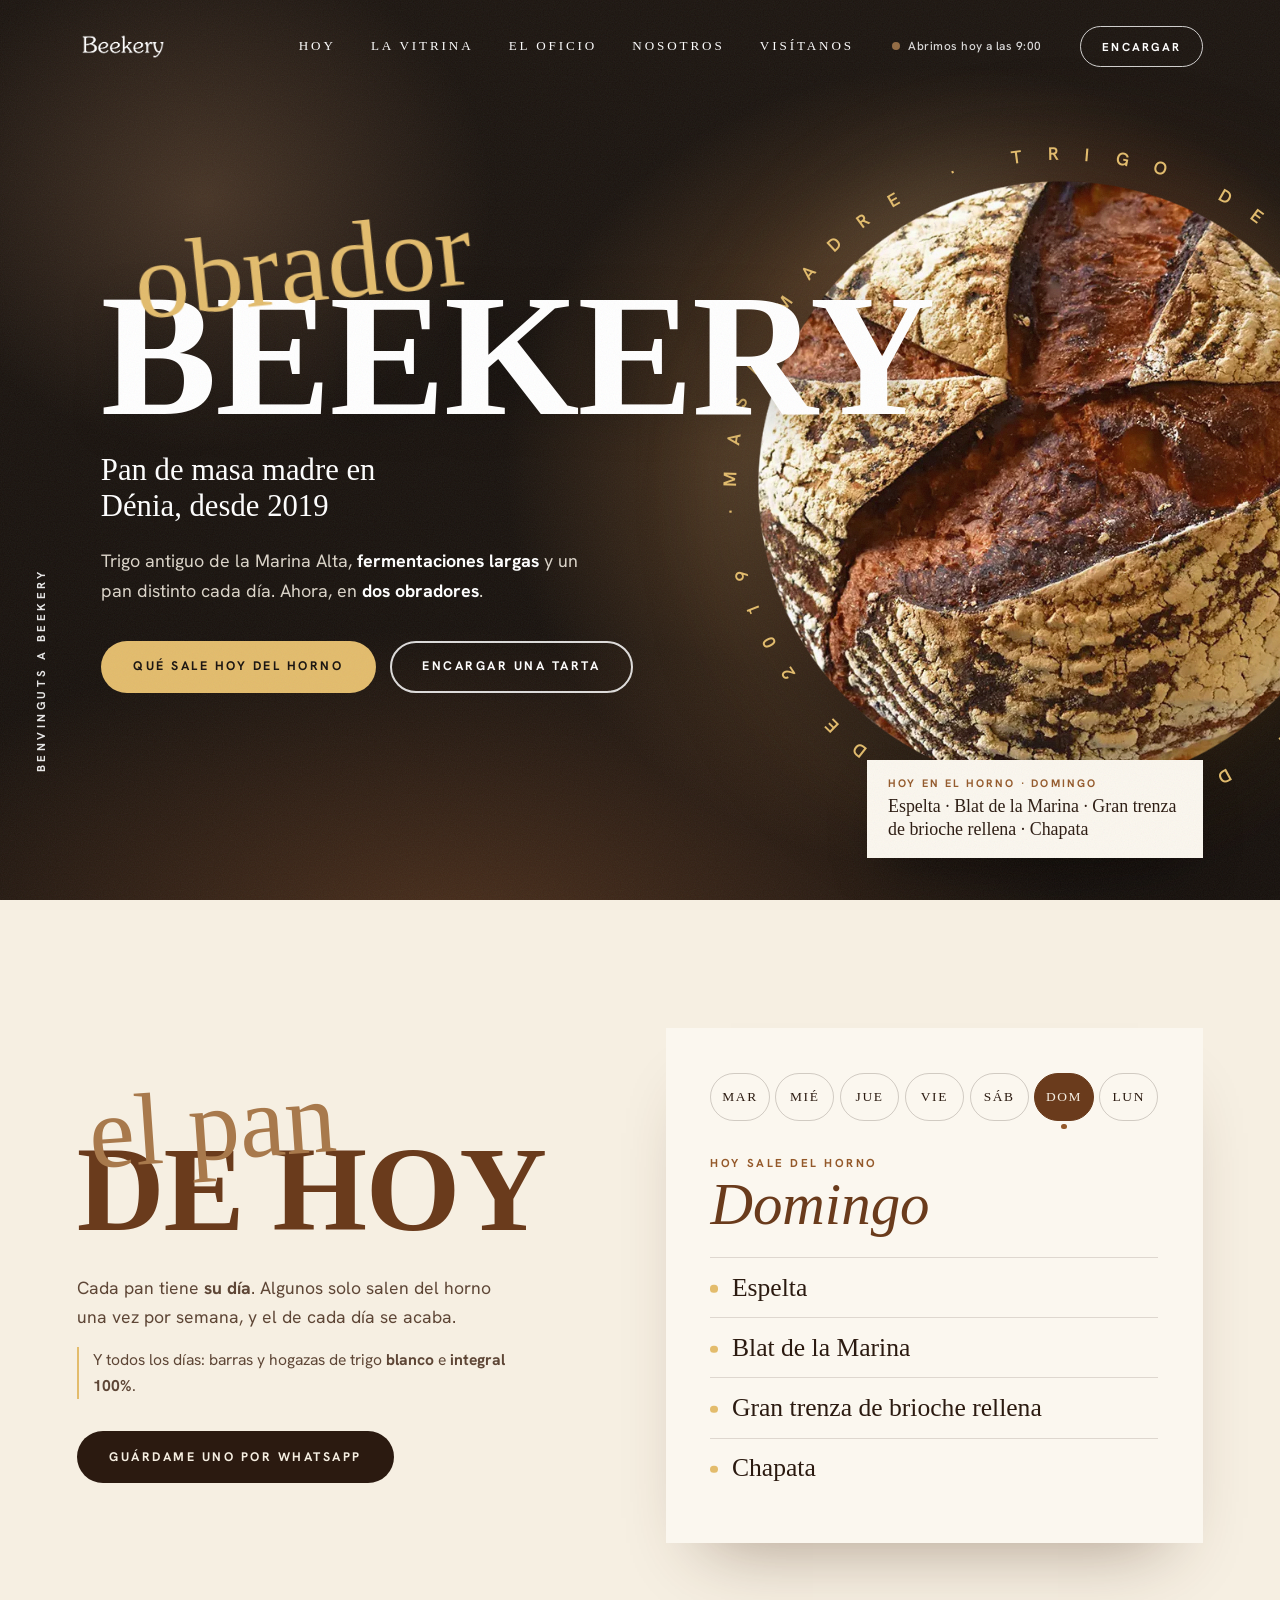
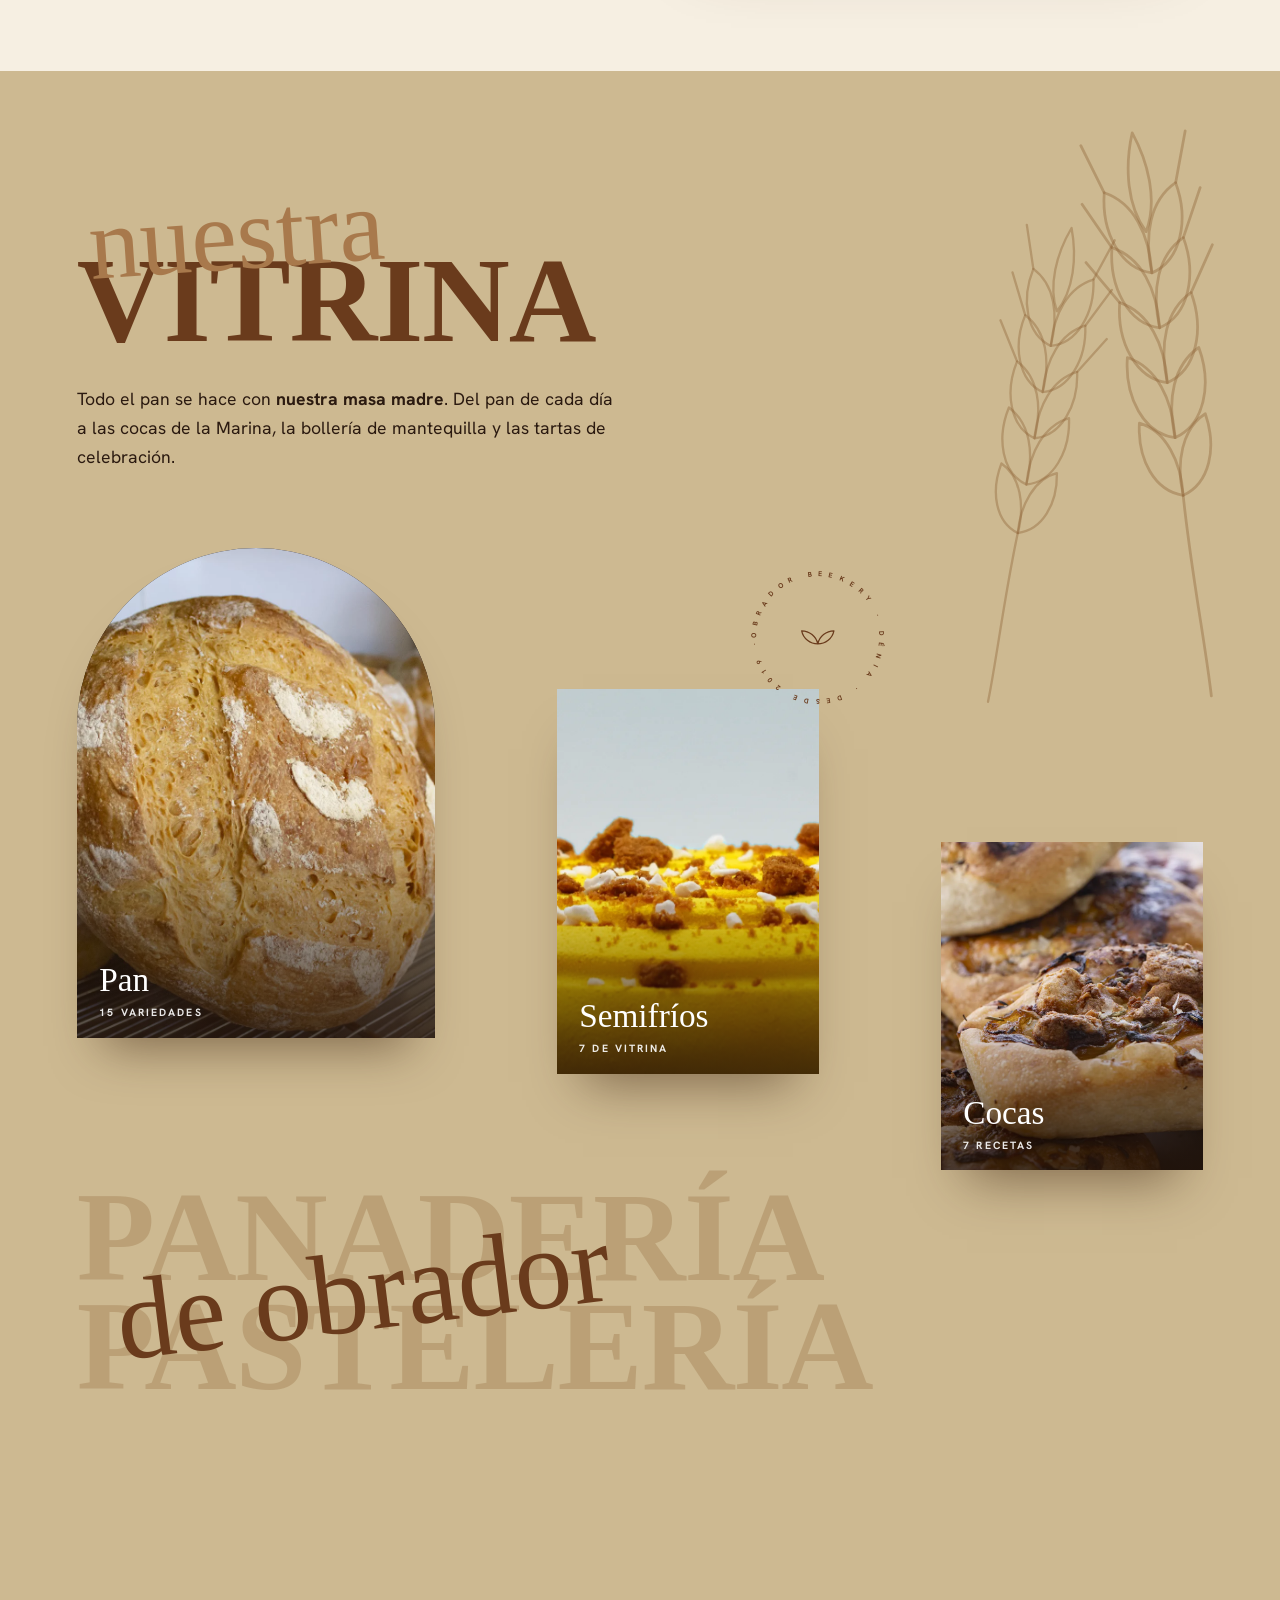
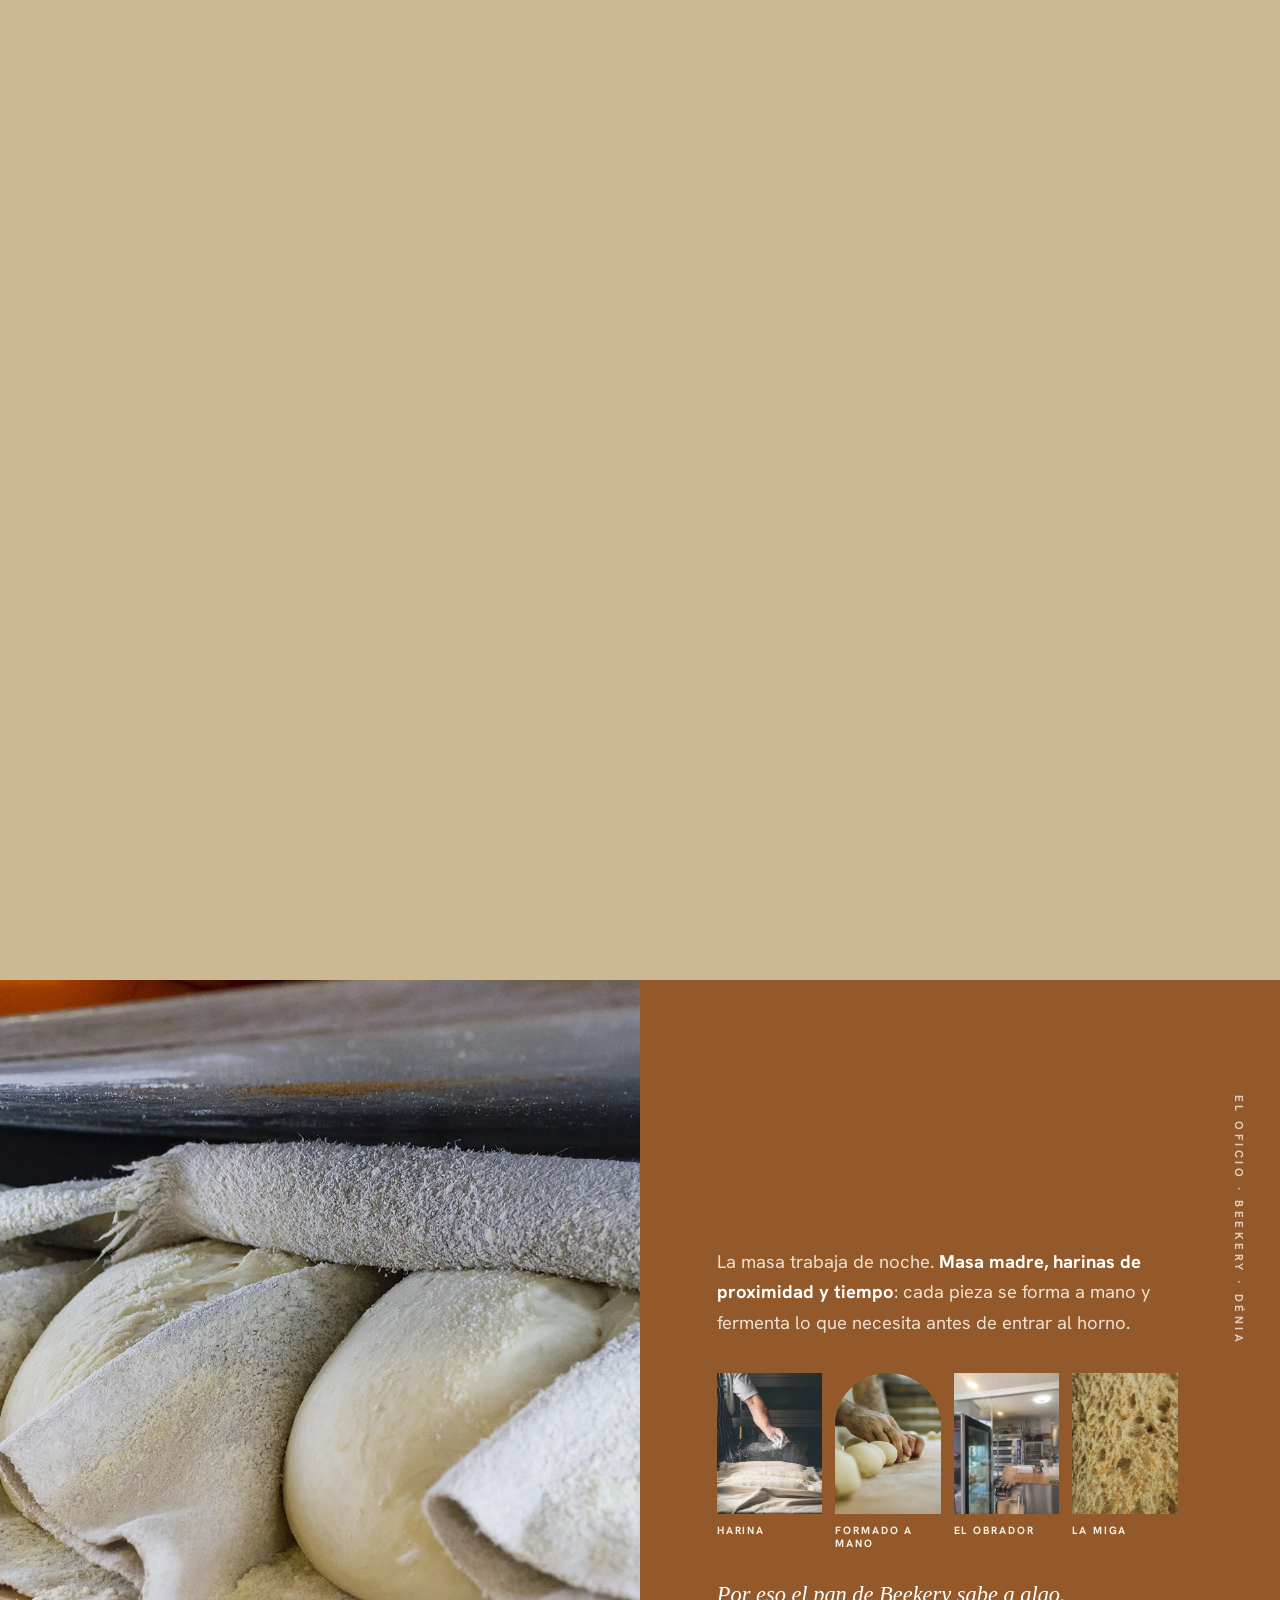
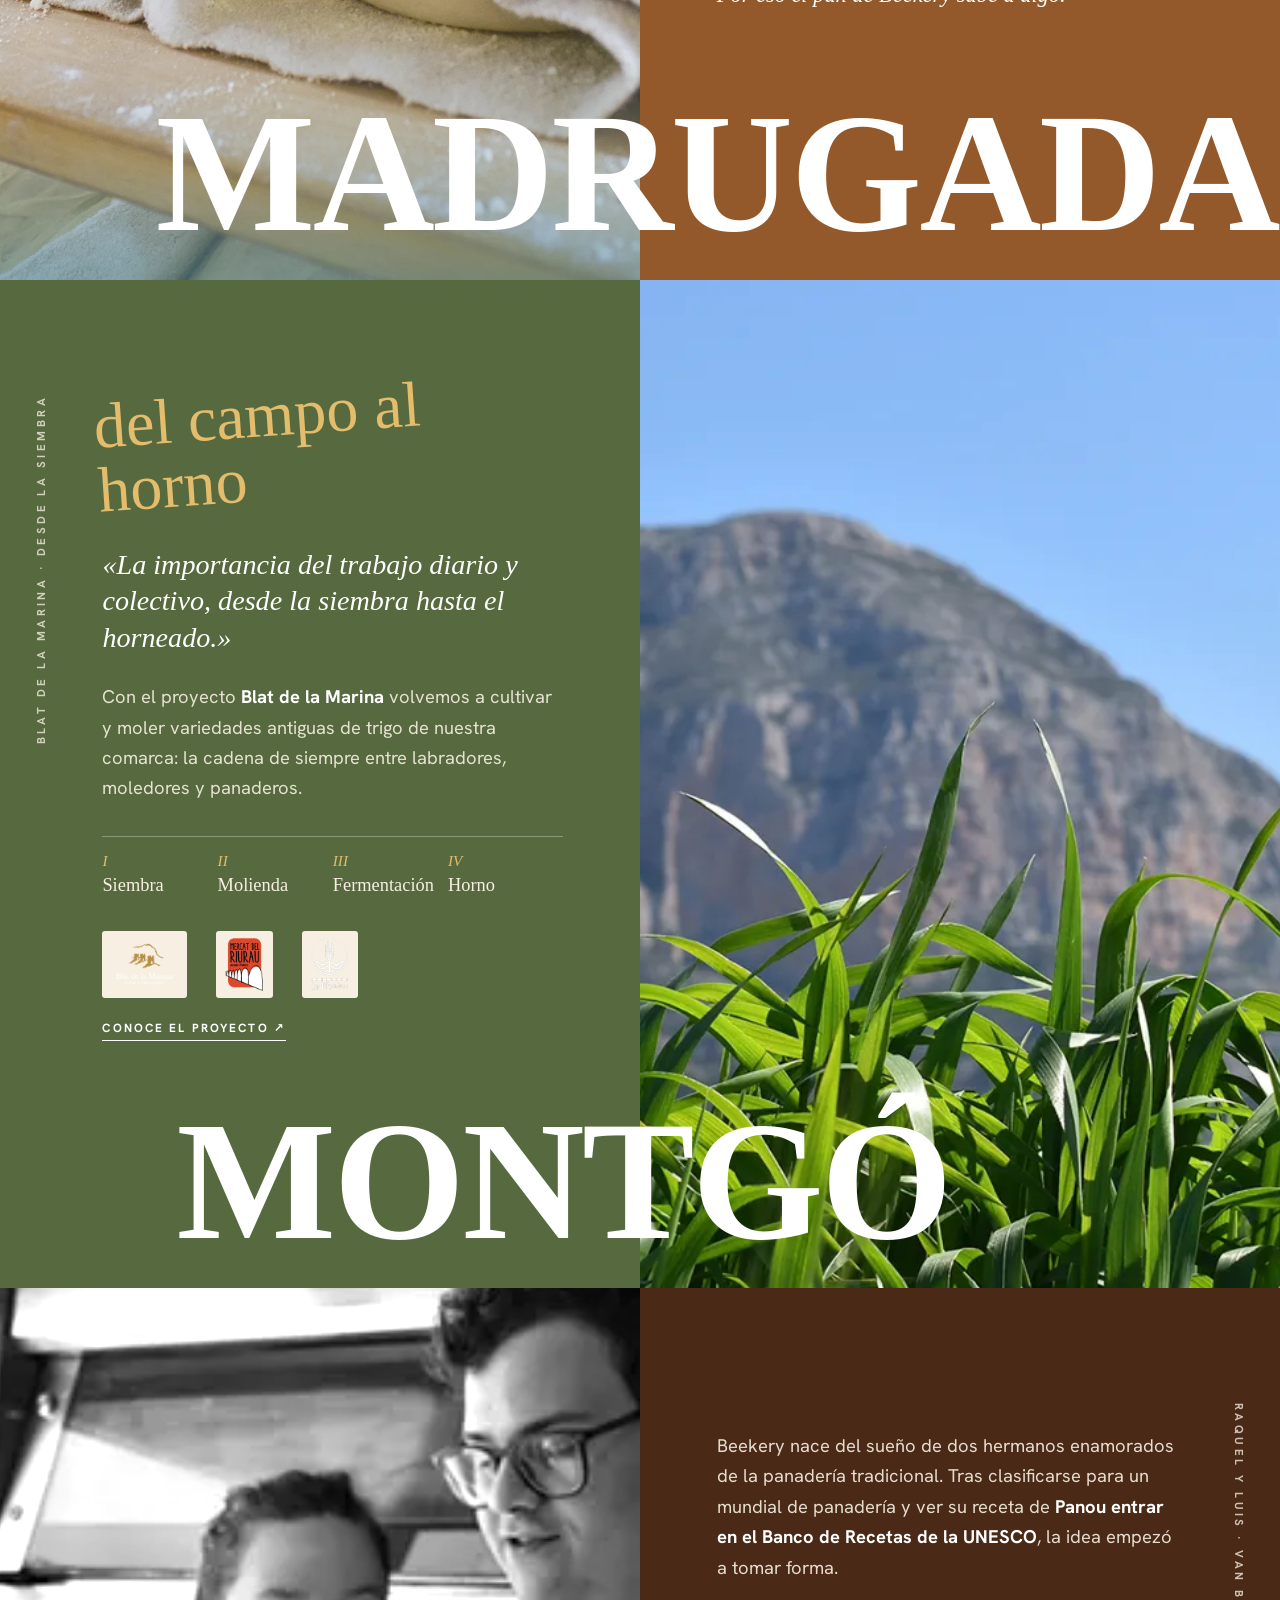
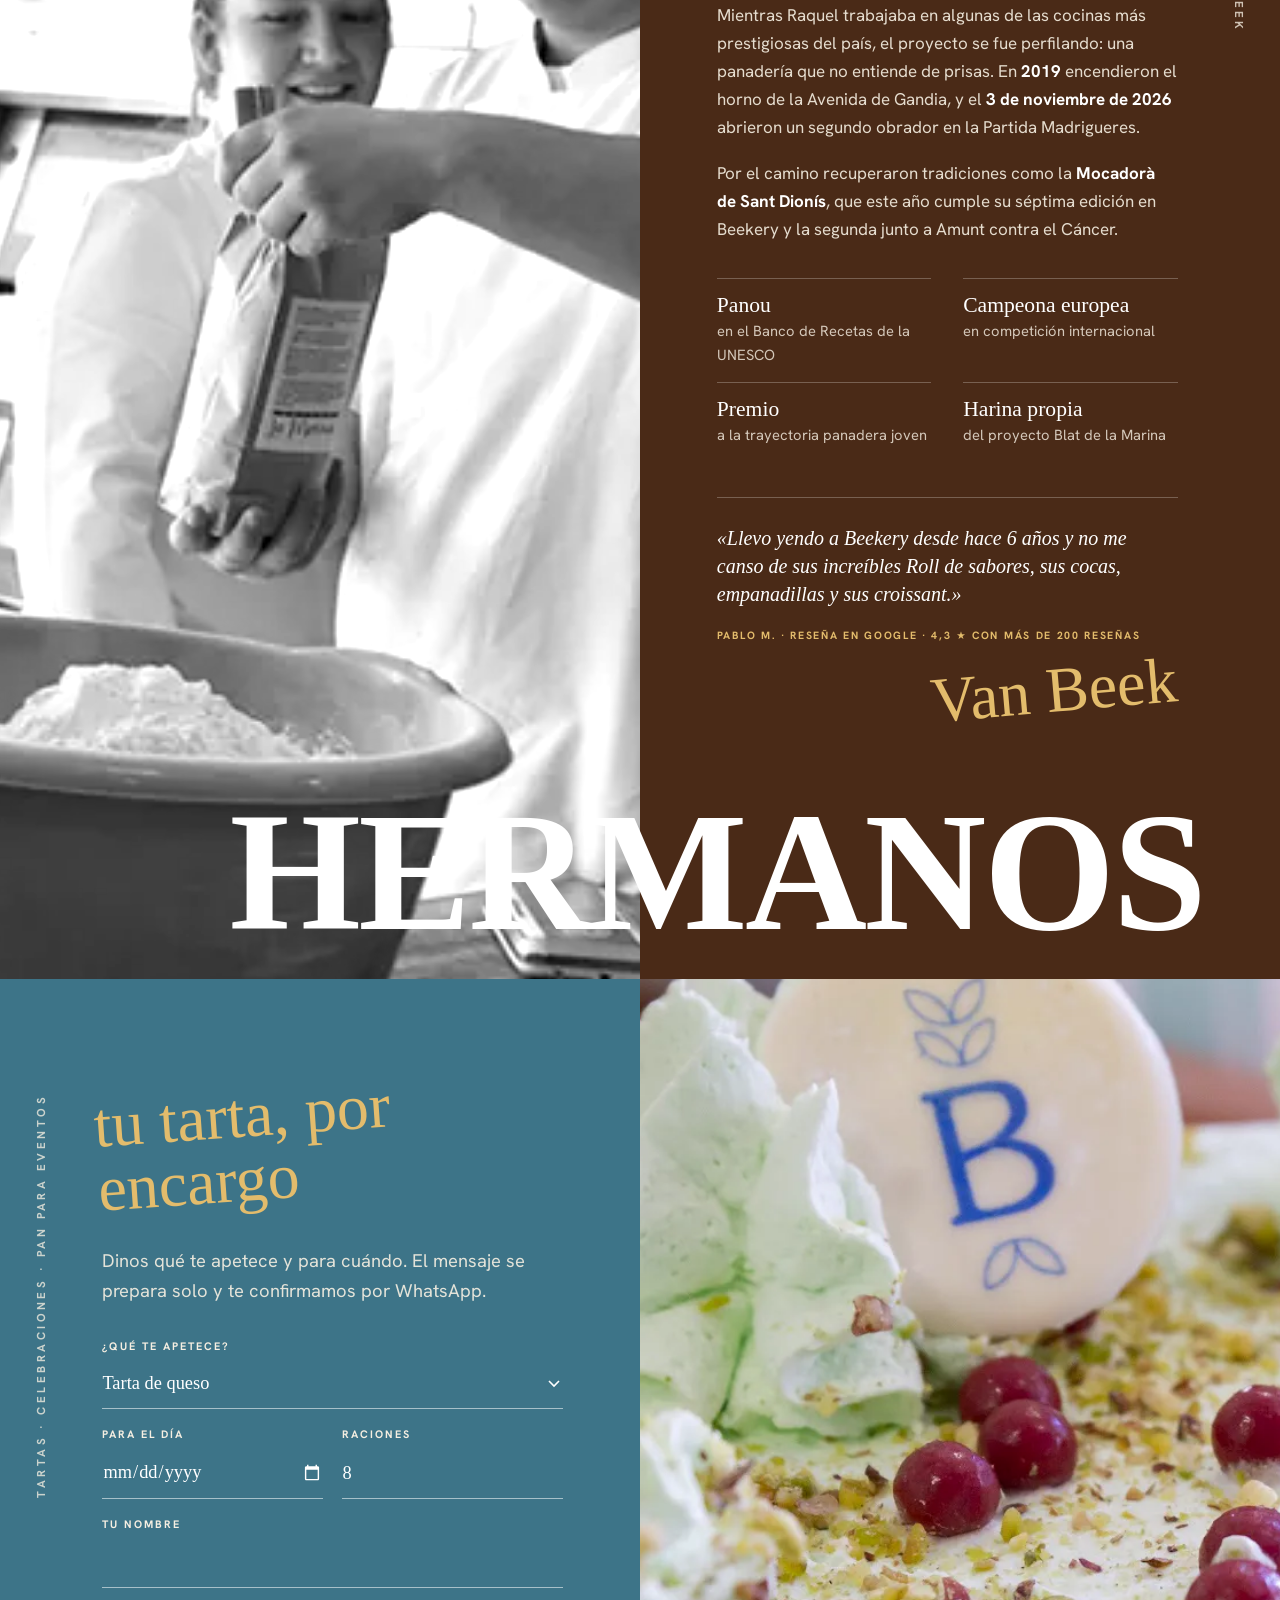
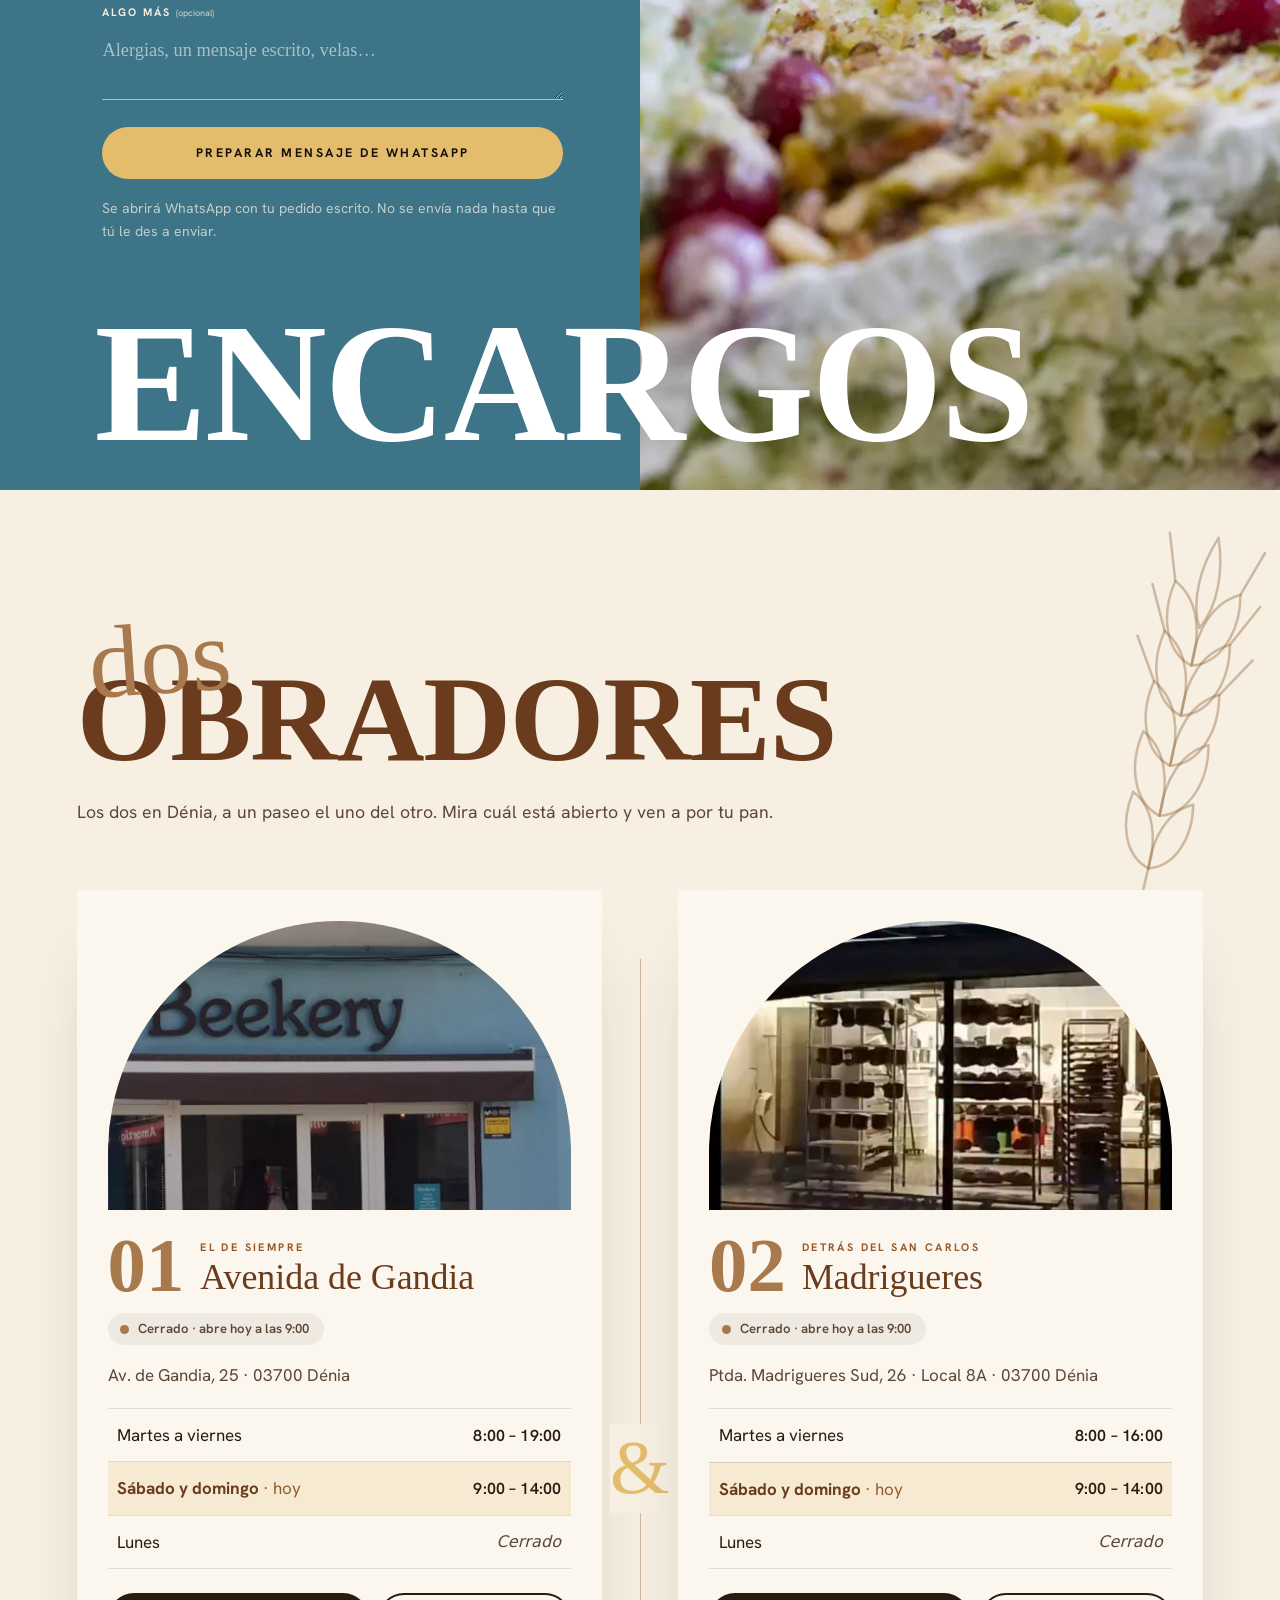
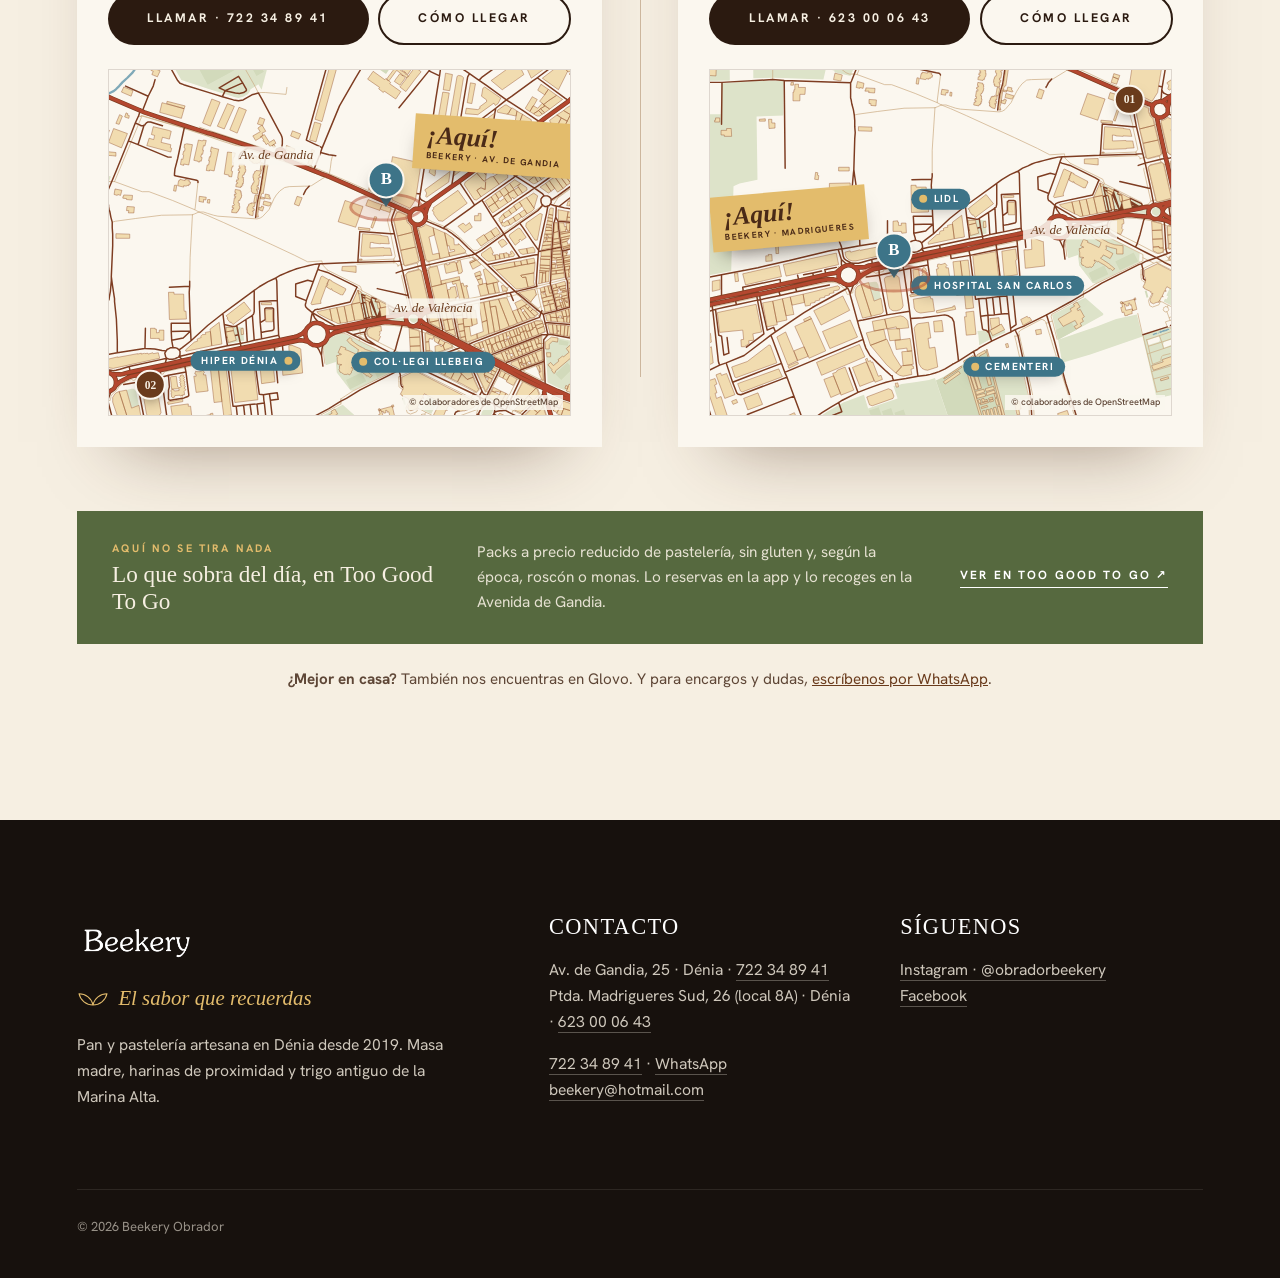
==== commit c13e1dea: "v3: mapas ilustrados con OpenStreetMap en «Dos obradores» Sustituyen a los iframes de Google: SVG co" ====
--- a/index.html
+++ b/index.html
@@ -20,7 +20,7 @@
   <link rel="preconnect" href="https://fonts.googleapis.com" />
   <link rel="preconnect" href="https://fonts.gstatic.com" crossorigin />
   <link href="https://fonts.googleapis.com/css2?family=Bodoni+Moda:ital,opsz,wght@0,6..96,400..700;1,6..96,400..600&family=Mrs+Saint+Delafield&family=Hanken+Grotesk:wght@400;500;600;700&display=swap" rel="stylesheet" />
-  <link rel="stylesheet" href="styles.css?v=v3-4" />
+  <link rel="stylesheet" href="styles.css?v=v3-5" />
   <link rel="preload" as="image" href="assets/v3/hogaza-disc.webp" />
 
   <script type="application/ld+json">
@@ -465,8 +465,14 @@
             <a class="btn btn-line" href="https://www.google.com/maps/search/?api=1&amp;query=Beekery+Obrador+Av.+de+Gandia+25+D%C3%A9nia" target="_blank" rel="noopener">Cómo llegar</a>
           </div>
           <div class="obr-map">
-            <iframe title="Mapa del obrador de la Avenida de Gandia, 25" loading="lazy" referrerpolicy="no-referrer-when-downgrade"
-              src="https://www.google.com/maps?q=Beekery%20Obrador%2C%20Av.%20de%20Gandia%2025%2C%2003700%20D%C3%A9nia&amp;z=16&amp;output=embed"></iframe>
+            <img src="assets/v3/map-gandia.svg" alt="Mapa ilustrado del barrio del obrador de la Avenida de Gandia, con el colegio Llebeig, Hiper Dénia y el obrador de Madrigueres al suroeste" width="1000" height="750" loading="lazy" />
+            <span class="map-street" style="left:36.4%;top:24.9%">Av. de Gandia</span>
+            <span class="map-street" style="left:70.3%;top:69.1%">Av. de València</span>
+            <span class="map-chip" style="left:54.6%;top:84.7%">Col·legi Llebeig</span>
+            <span class="map-chip is-left" style="left:39.7%;top:84.2%">Hiper Dénia</span>
+            <span class="map-other" style="left:9.1%;top:91.3%">02</span>
+            <span class="map-pin" style="left:60.2%;top:39.7%"><span class="map-here is-right">¡Aquí!<small>Beekery · Av. de Gandia</small></span></span>
+            <a class="map-credit" href="https://www.openstreetmap.org/copyright" target="_blank" rel="noopener">© colaboradores de OpenStreetMap</a>
           </div>
         </article>
 
@@ -496,8 +502,14 @@
             <a class="btn btn-line" href="https://www.google.com/maps/search/?api=1&amp;query=Obrador+Beekery+Partida+Madrigueres+Sud+26+D%C3%A9nia" target="_blank" rel="noopener">Cómo llegar</a>
           </div>
           <div class="obr-map">
-            <iframe title="Mapa del obrador de Madrigueres" loading="lazy" referrerpolicy="no-referrer-when-downgrade"
-              src="https://www.google.com/maps?q=Obrador%20Beekery%2C%20Partida%20Madrigueres%20Sud%2026%2C%2003700%20D%C3%A9nia&amp;z=16&amp;output=embed"></iframe>
+            <img src="assets/v3/map-madrigueres.svg" alt="Mapa ilustrado de la zona del obrador de Madrigueres, junto al Hospital San Carlos, con el Lidl y el cementerio cerca y el obrador de la Avenida de Gandia al noreste" width="1000" height="750" loading="lazy" />
+            <span class="map-street" style="left:78.1%;top:46.5%">Av. de València</span>
+            <span class="map-chip" style="left:45.6%;top:62.5%">Hospital San Carlos</span>
+            <span class="map-chip" style="left:45.5%;top:37.5%">Lidl</span>
+            <span class="map-chip" style="left:56.7%;top:86%">Cementeri</span>
+            <span class="map-other" style="left:90.9%;top:8.7%">01</span>
+            <span class="map-pin" style="left:39.8%;top:60.3%"><span class="map-here">¡Aquí!<small>Beekery · Madrigueres</small></span></span>
+            <a class="map-credit" href="https://www.openstreetmap.org/copyright" target="_blank" rel="noopener">© colaboradores de OpenStreetMap</a>
           </div>
         </article>
       </div>
@@ -542,9 +554,9 @@
     <a href="https://www.google.com/maps/search/?api=1&amp;query=Beekery+Obrador+Av.+de+Gandia+25+D%C3%A9nia" target="_blank" rel="noopener">Cómo llegar</a>
   </nav>
 
-  <script defer src="lib/gsap.min.js?v=v3-4"></script>
-  <script defer src="lib/ScrollTrigger.min.js?v=v3-4"></script>
-  <script defer src="lib/manifest.js?v=v3-4"></script>
-  <script defer src="main.js?v=v3-4"></script>
+  <script defer src="lib/gsap.min.js?v=v3-5"></script>
+  <script defer src="lib/ScrollTrigger.min.js?v=v3-5"></script>
+  <script defer src="lib/manifest.js?v=v3-5"></script>
+  <script defer src="main.js?v=v3-5"></script>
 </body>
 </html>
--- a/styles.css
+++ b/styles.css
@@ -819,3 +819,90 @@
   .obr-hours th { font-size: .95rem; }
   .obr-hours th, .obr-hours td { padding: .7rem .45rem; }
 }
+
+/* =========================================================
+   v3-5 · Mapas ilustrados (OpenStreetMap) con pin y etiquetas
+   ========================================================= */
+.obr-map { position: relative; aspect-ratio: 4 / 3; overflow: hidden; background: var(--papel); border: 1px solid rgba(43,26,16,.14); }
+.obr-map img { position: absolute; inset: 0; width: 100%; height: 100%; object-fit: cover; }
+
+.map-chip, .map-street, .map-other, .map-pin { position: absolute; z-index: 2; }
+.map-chip {
+  display: inline-flex; align-items: center; gap: .4rem; white-space: nowrap;
+  transform: translate(-.55rem, -50%);
+  padding: .32rem .7rem .32rem .5rem; border-radius: 999px;
+  background: var(--azul); color: #fff;
+  font: 700 clamp(.5rem, .9vw, .64rem)/1 var(--f-body); letter-spacing: .14em; text-transform: uppercase;
+  box-shadow: 0 6px 14px -8px rgba(23,17,13,.6);
+}
+.map-chip::before { content: ""; width: .5rem; height: .5rem; border-radius: 50%; background: var(--oro); flex: none; }
+.map-chip.is-left { flex-direction: row-reverse; transform: translate(calc(-100% + .55rem), -50%); padding: .32rem .5rem .32rem .7rem; }
+.map-street {
+  transform: translate(-50%, -50%); white-space: nowrap;
+  padding: .15rem .45rem; background: rgba(251,247,239,.86);
+  font: italic 500 clamp(.62rem, 1.05vw, .82rem)/1.1 var(--f-display); color: var(--cafe);
+}
+.map-other {
+  transform: translate(-50%, -50%);
+  display: grid; place-items: center; width: 1.9rem; height: 1.9rem; border-radius: 50%;
+  background: var(--cafe); color: var(--crema); border: 2px solid var(--papel);
+  font: 600 .72rem/1 var(--f-display); box-shadow: 0 6px 14px -6px rgba(23,17,13,.6);
+}
+/* Pin de Beekery con halo y la etiqueta «¡Aquí!» */
+.map-pin { width: 0; height: 0; }
+.map-pin::before { /* halo */
+  content: ""; position: absolute; left: 0; top: 0; width: 4.6rem; height: 1.8rem;
+  transform: translate(-50%, -50%); border-radius: 50%;
+  border: 3px solid rgba(180, 71, 47, .45); background: rgba(180, 71, 47, .1);
+}
+.map-pin::after { /* gota */
+  content: "B"; position: absolute; left: 0; top: 0;
+  width: 2.3rem; height: 2.3rem; transform: translate(-50%, -100%) translateY(-.35rem);
+  display: grid; place-items: center;
+  border-radius: 50% 50% 50% 0; background: var(--azul); color: #fff;
+  font: 600 1.05rem/1 var(--f-display);
+  box-shadow: 0 10px 18px -8px rgba(23,17,13,.7);
+  clip-path: none;
+}
+.map-pin::after { border-radius: 50% 50% 4px 50%; transform: translate(-50%, -100%) translateY(-.2rem) rotate(45deg); }
+.map-here {
+  position: absolute; right: 1.6rem; bottom: 2.4rem;
+  display: grid; gap: .15rem; white-space: nowrap;
+  padding: .5rem .8rem .55rem; background: var(--oro); color: var(--cacao);
+  transform: rotate(-5deg); transform-origin: right bottom;
+  font: italic 600 clamp(1.15rem, 2vw, 1.6rem)/1 var(--f-display);
+  box-shadow: 0 12px 22px -12px rgba(23,17,13,.7);
+}
+.map-here small { font: 700 .54rem/1.2 var(--f-body); font-style: normal; letter-spacing: .16em; text-transform: uppercase; }
+.map-credit {
+  position: absolute; z-index: 2; right: .4rem; bottom: .35rem;
+  padding: .1rem .35rem; background: rgba(251,247,239,.85);
+  font: 500 .58rem/1.2 var(--f-body); color: var(--tinta-2); text-decoration: none;
+}
+.map-credit:hover { text-decoration: underline; }
+@media (max-width: 860px) {
+  .map-chip { padding: .26rem .55rem .26rem .42rem; letter-spacing: .08em; }
+  .map-here { right: 1.3rem; bottom: 2.1rem; padding: .4rem .65rem .45rem; }
+  .map-pin::before { width: 3.6rem; height: 1.4rem; }
+  .map-pin::after { width: 1.9rem; height: 1.9rem; font-size: .9rem; }
+}
+/* pin: círculo con la B + punta triangular; el halo marca el punto exacto */
+.map-pin {
+  width: 0; height: 0;
+  border: .55rem solid transparent; border-top: .75rem solid var(--azul); border-bottom: 0;
+  transform: translate(-50%, -100%);
+}
+.map-pin::before { left: 0; top: 0; transform: translate(-50%, -50%); z-index: -1; }
+.map-pin::after {
+  left: 0; top: -.75rem; border-radius: 50%;
+  transform: translate(-50%, -100%) translateY(.2rem);
+  border: 2px solid var(--papel);
+}
+@media (max-width: 860px) { .map-pin::after { top: -.75rem; } }
+.map-here.is-right { right: auto; left: 1.6rem; transform: rotate(4deg); transform-origin: left bottom; }
+@media (max-width: 860px) {
+  .map-here { font-size: 1.05rem; padding: .35rem .6rem .4rem; }
+  .map-here small { display: none; }
+  .map-here.is-right { left: 1.3rem; }
+  .map-street { font-size: .6rem; }
+}
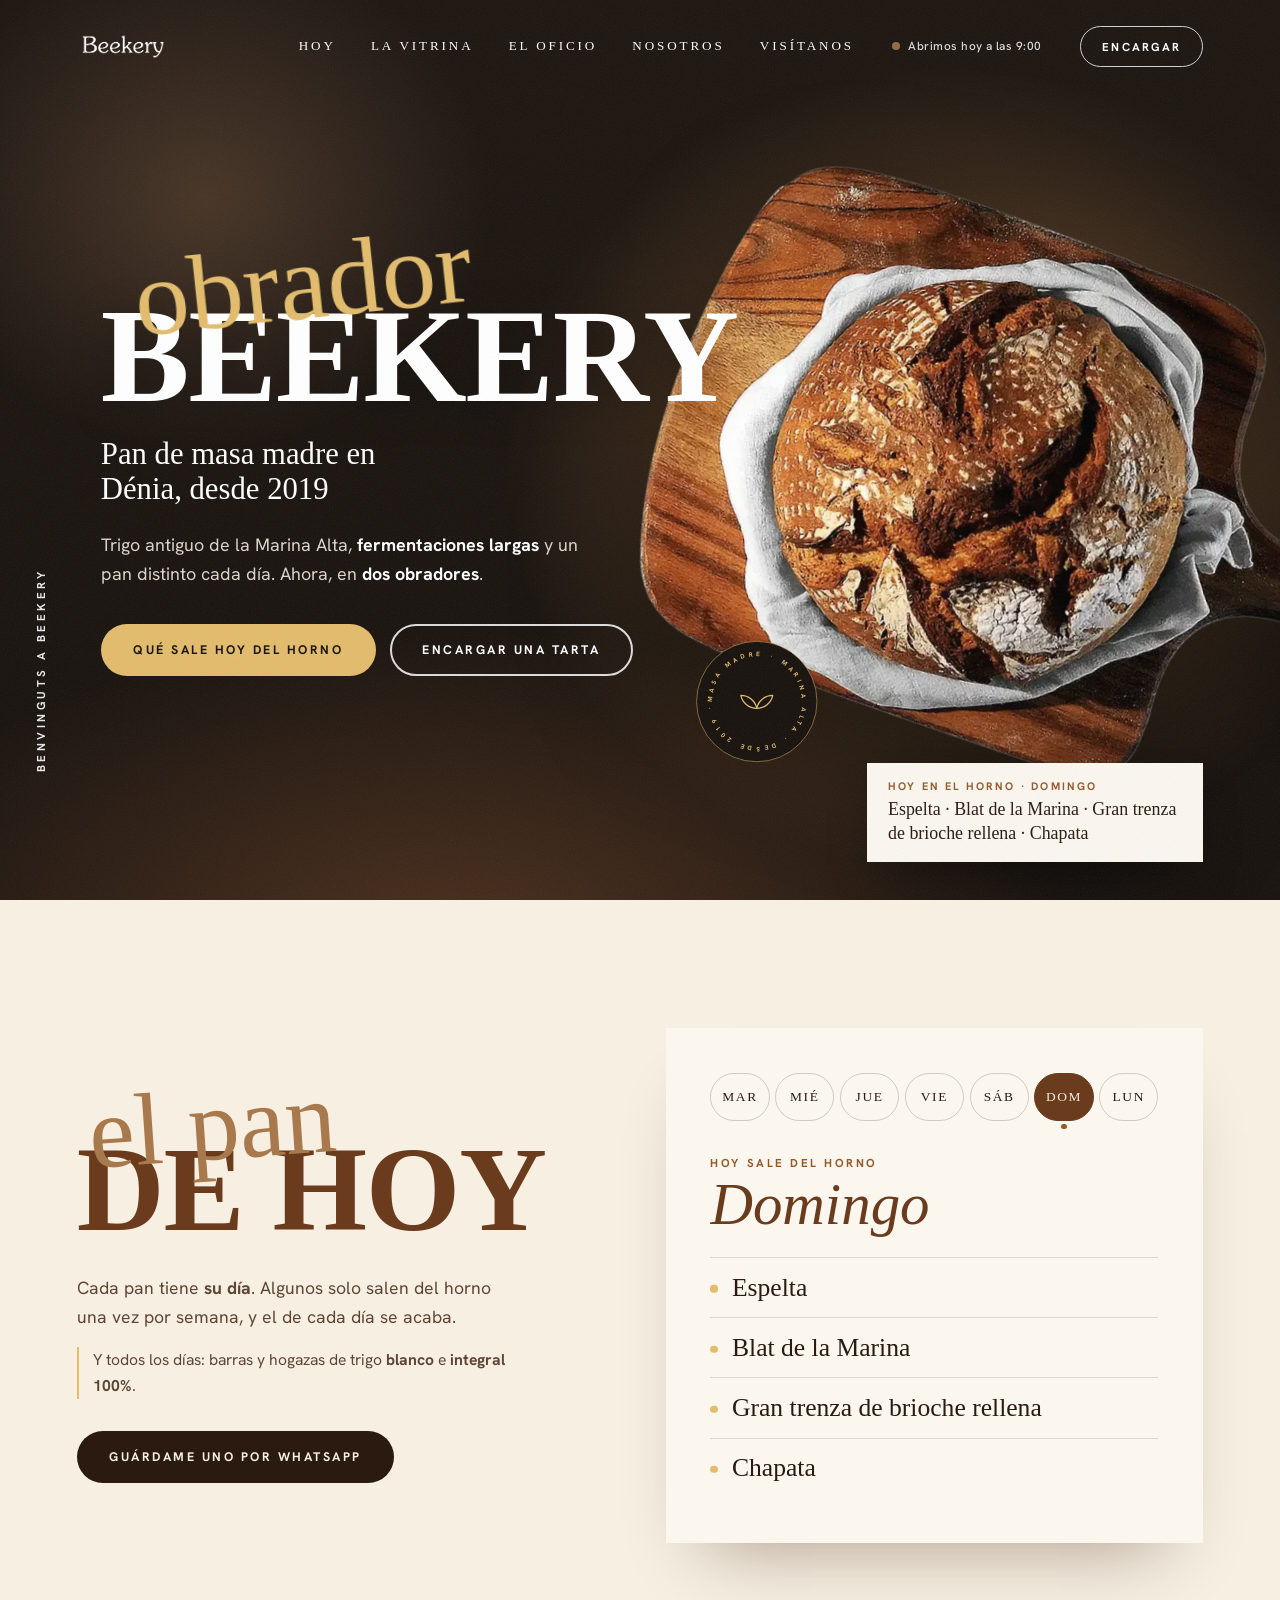
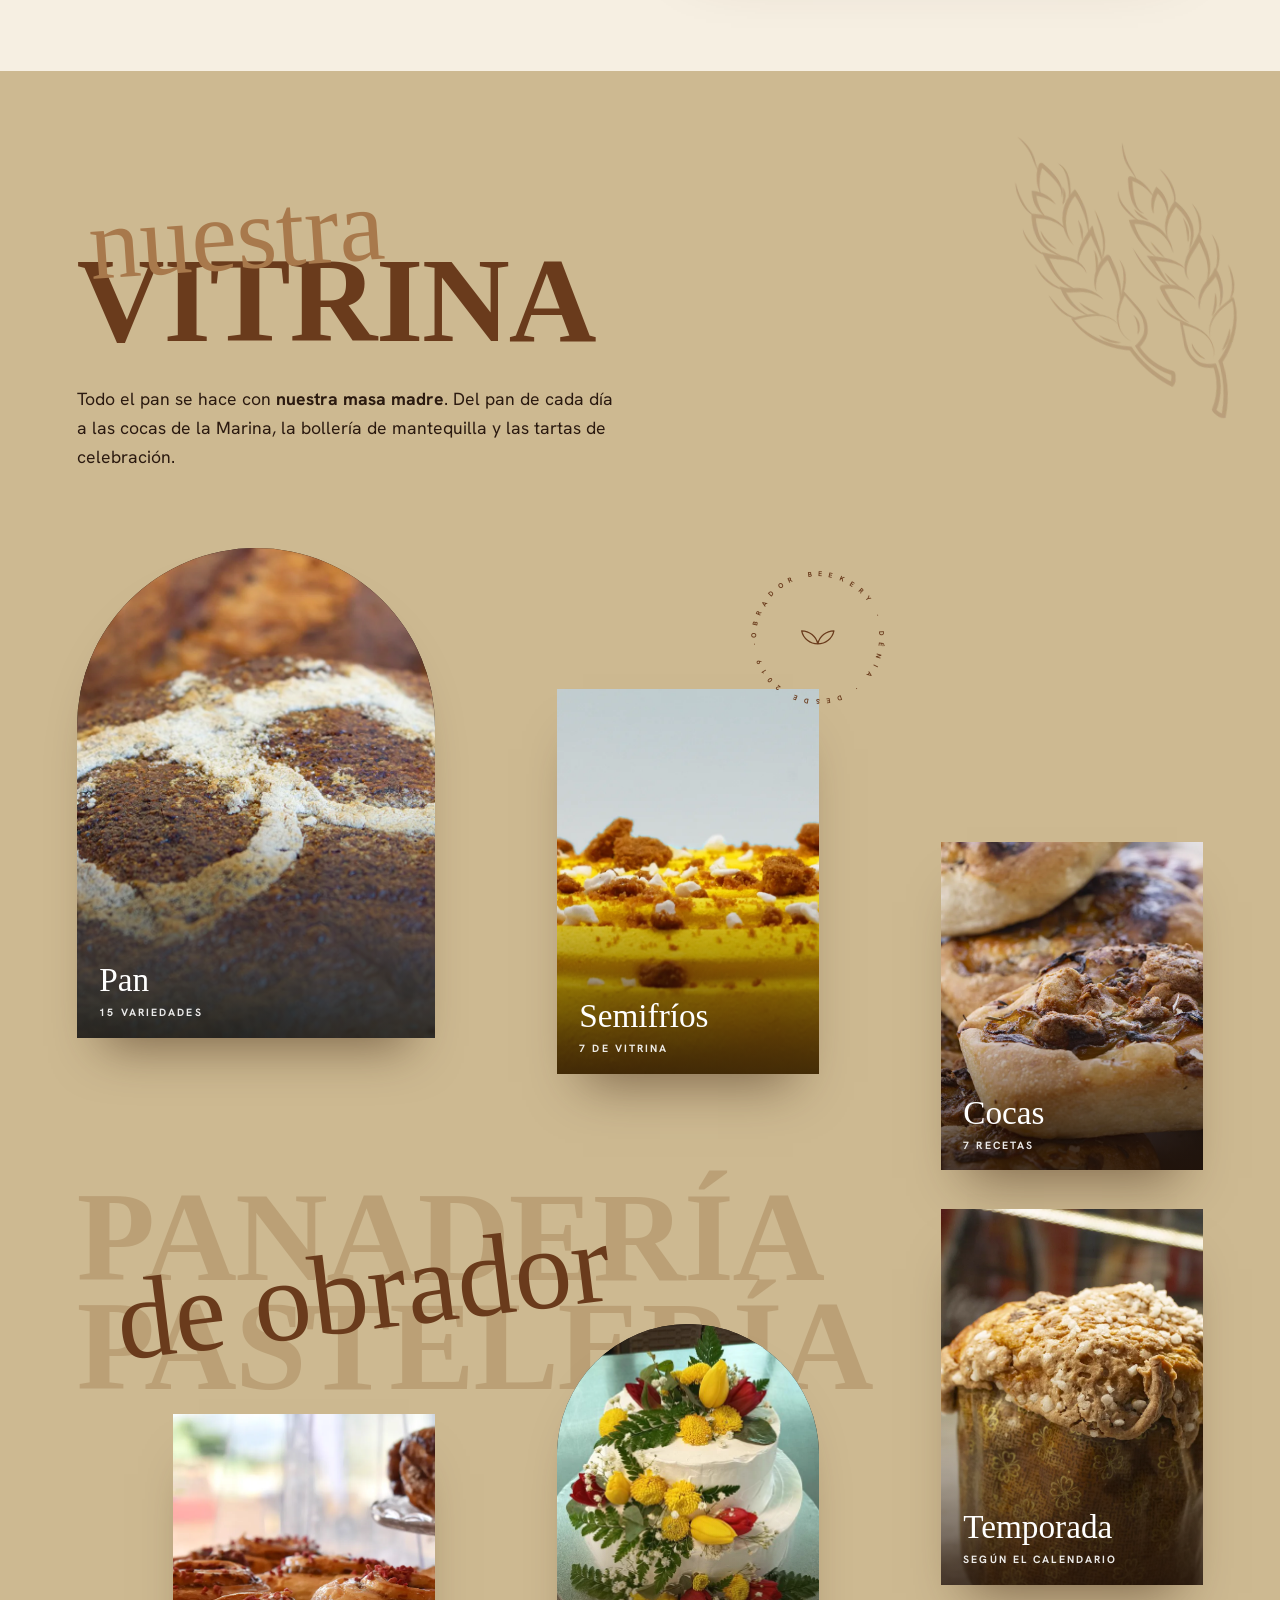
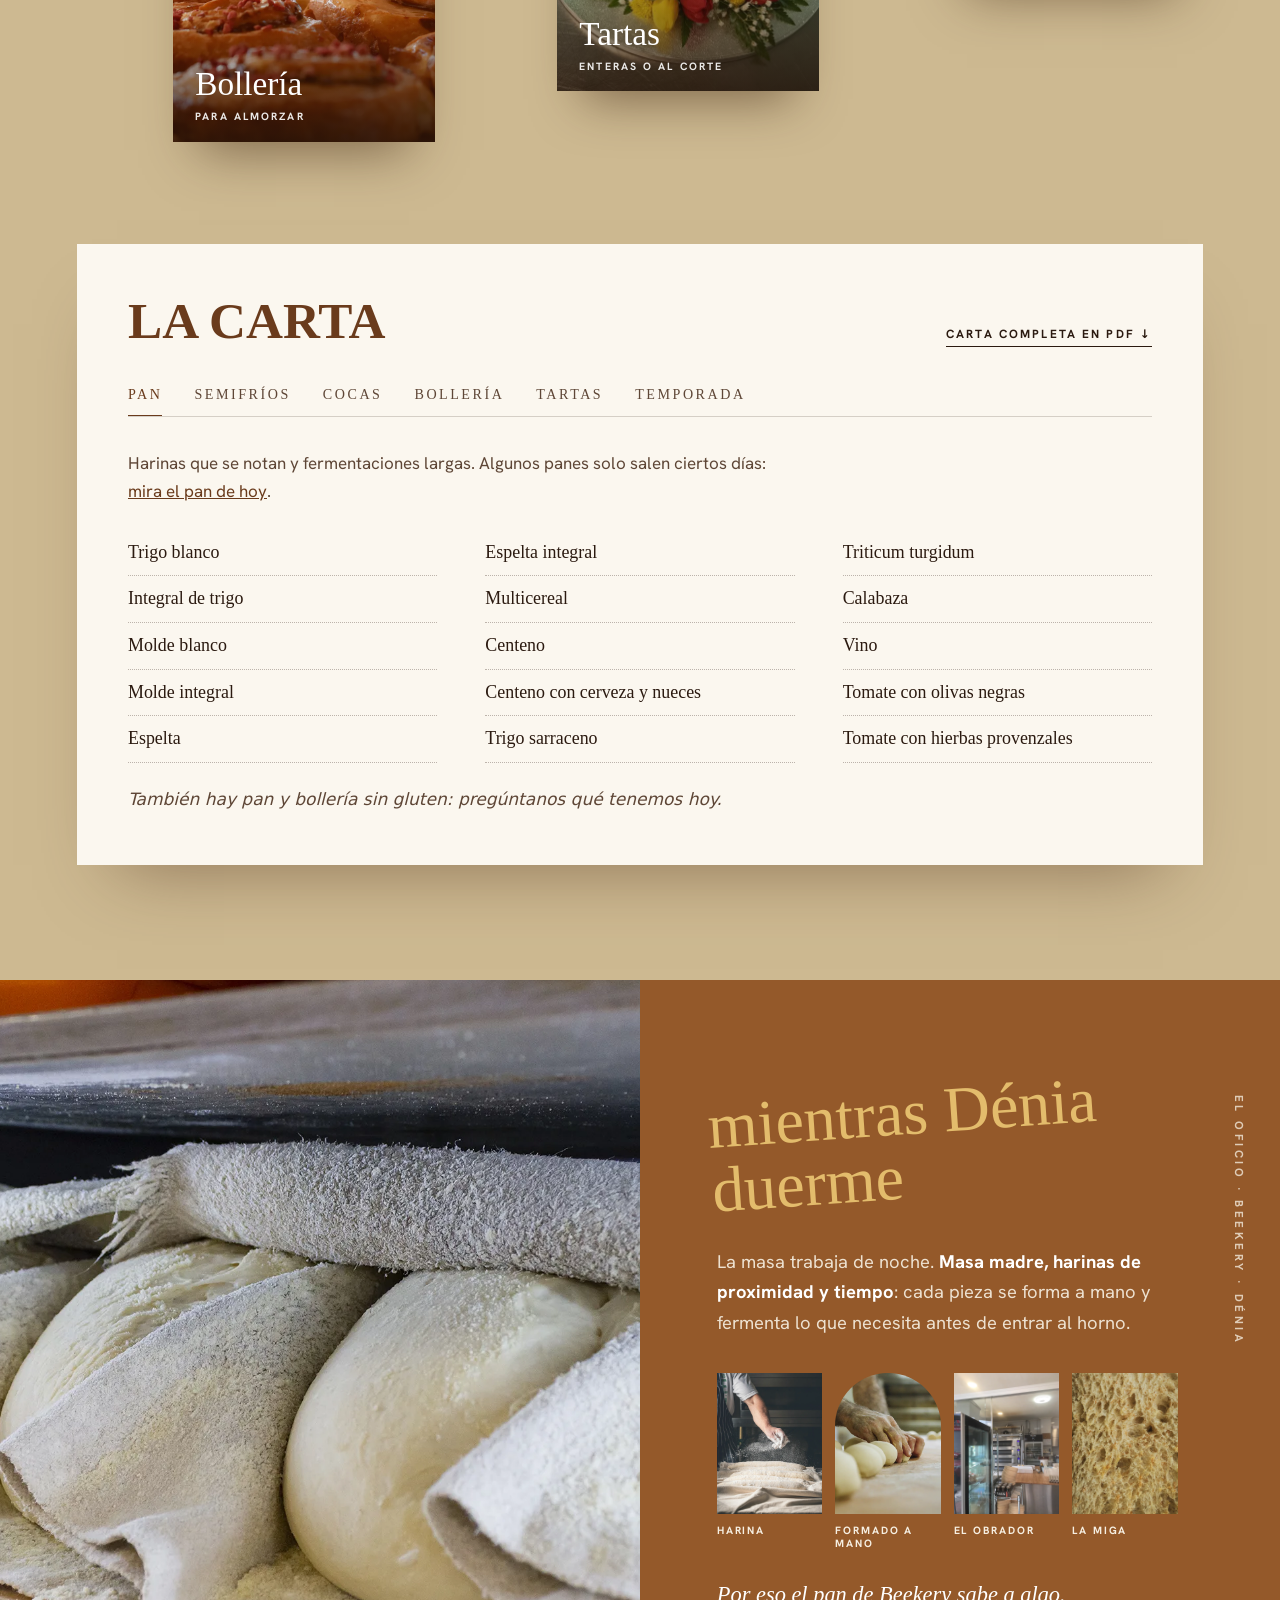
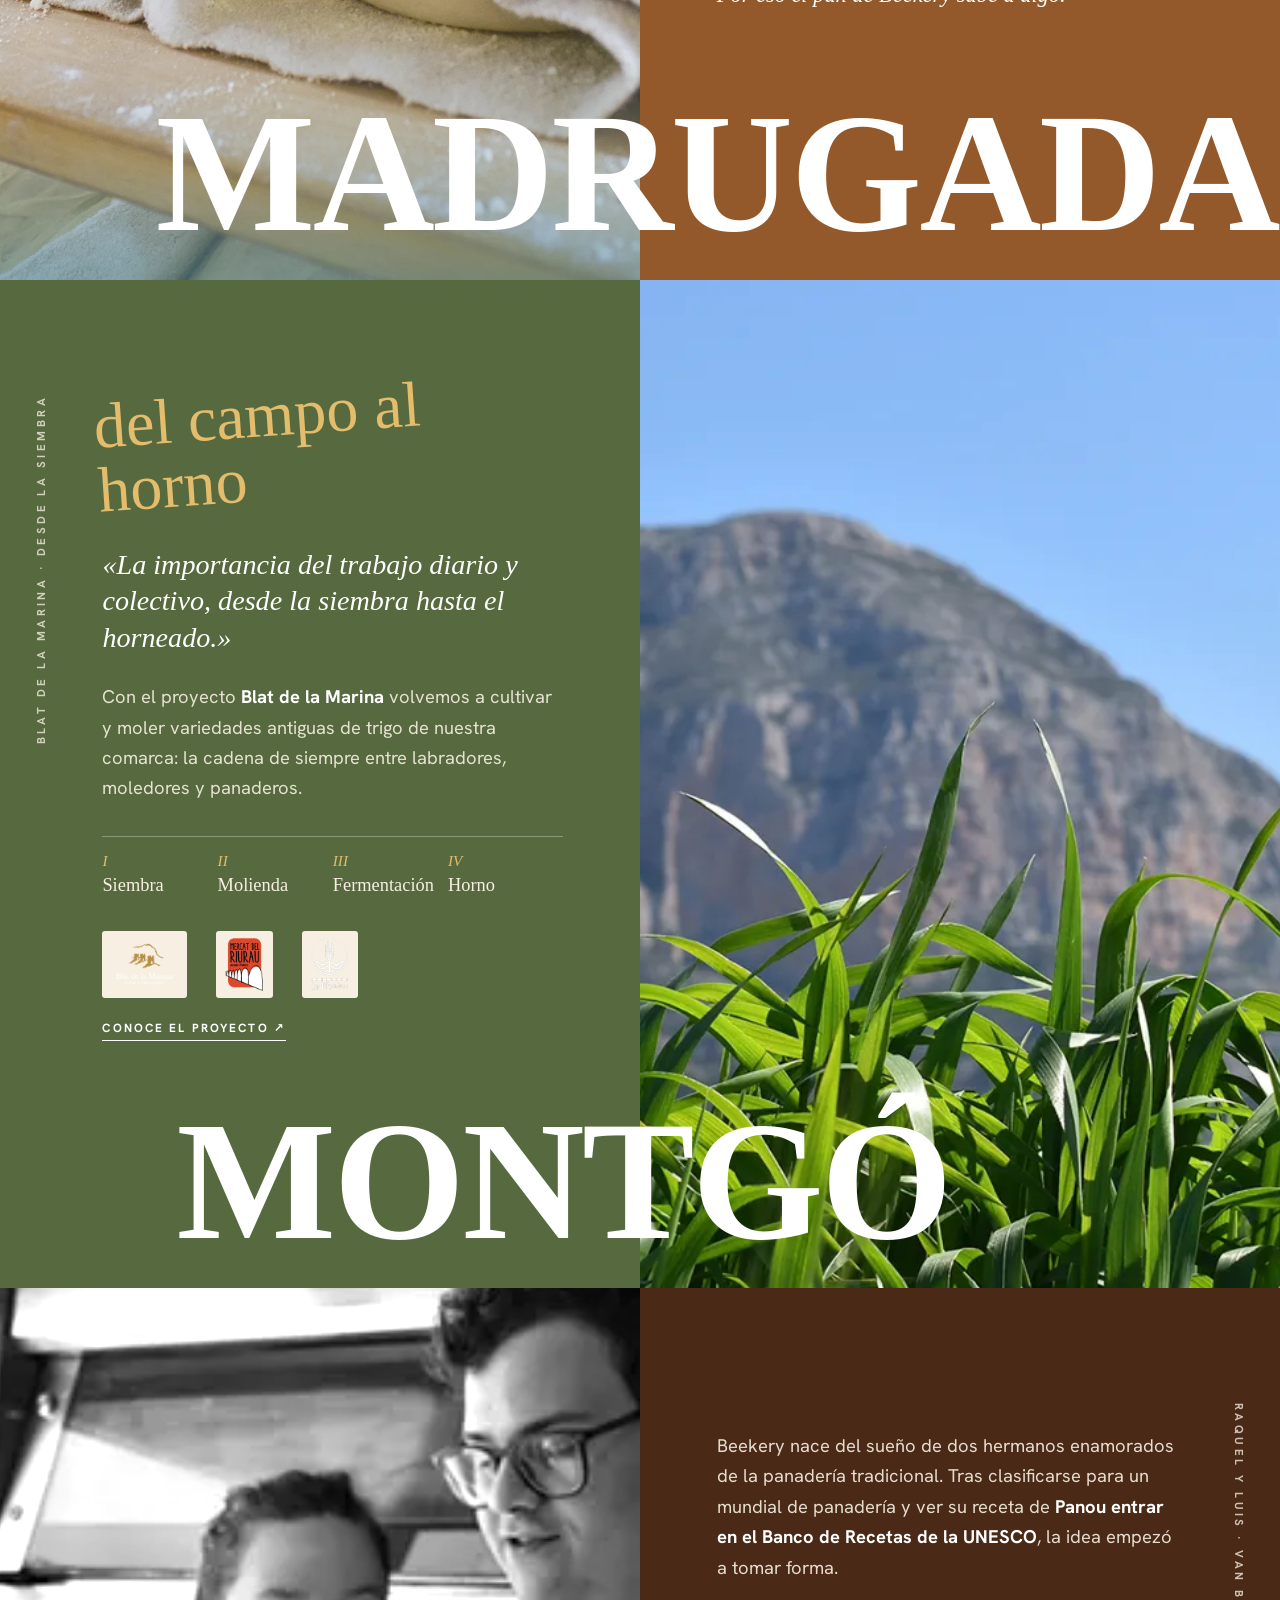
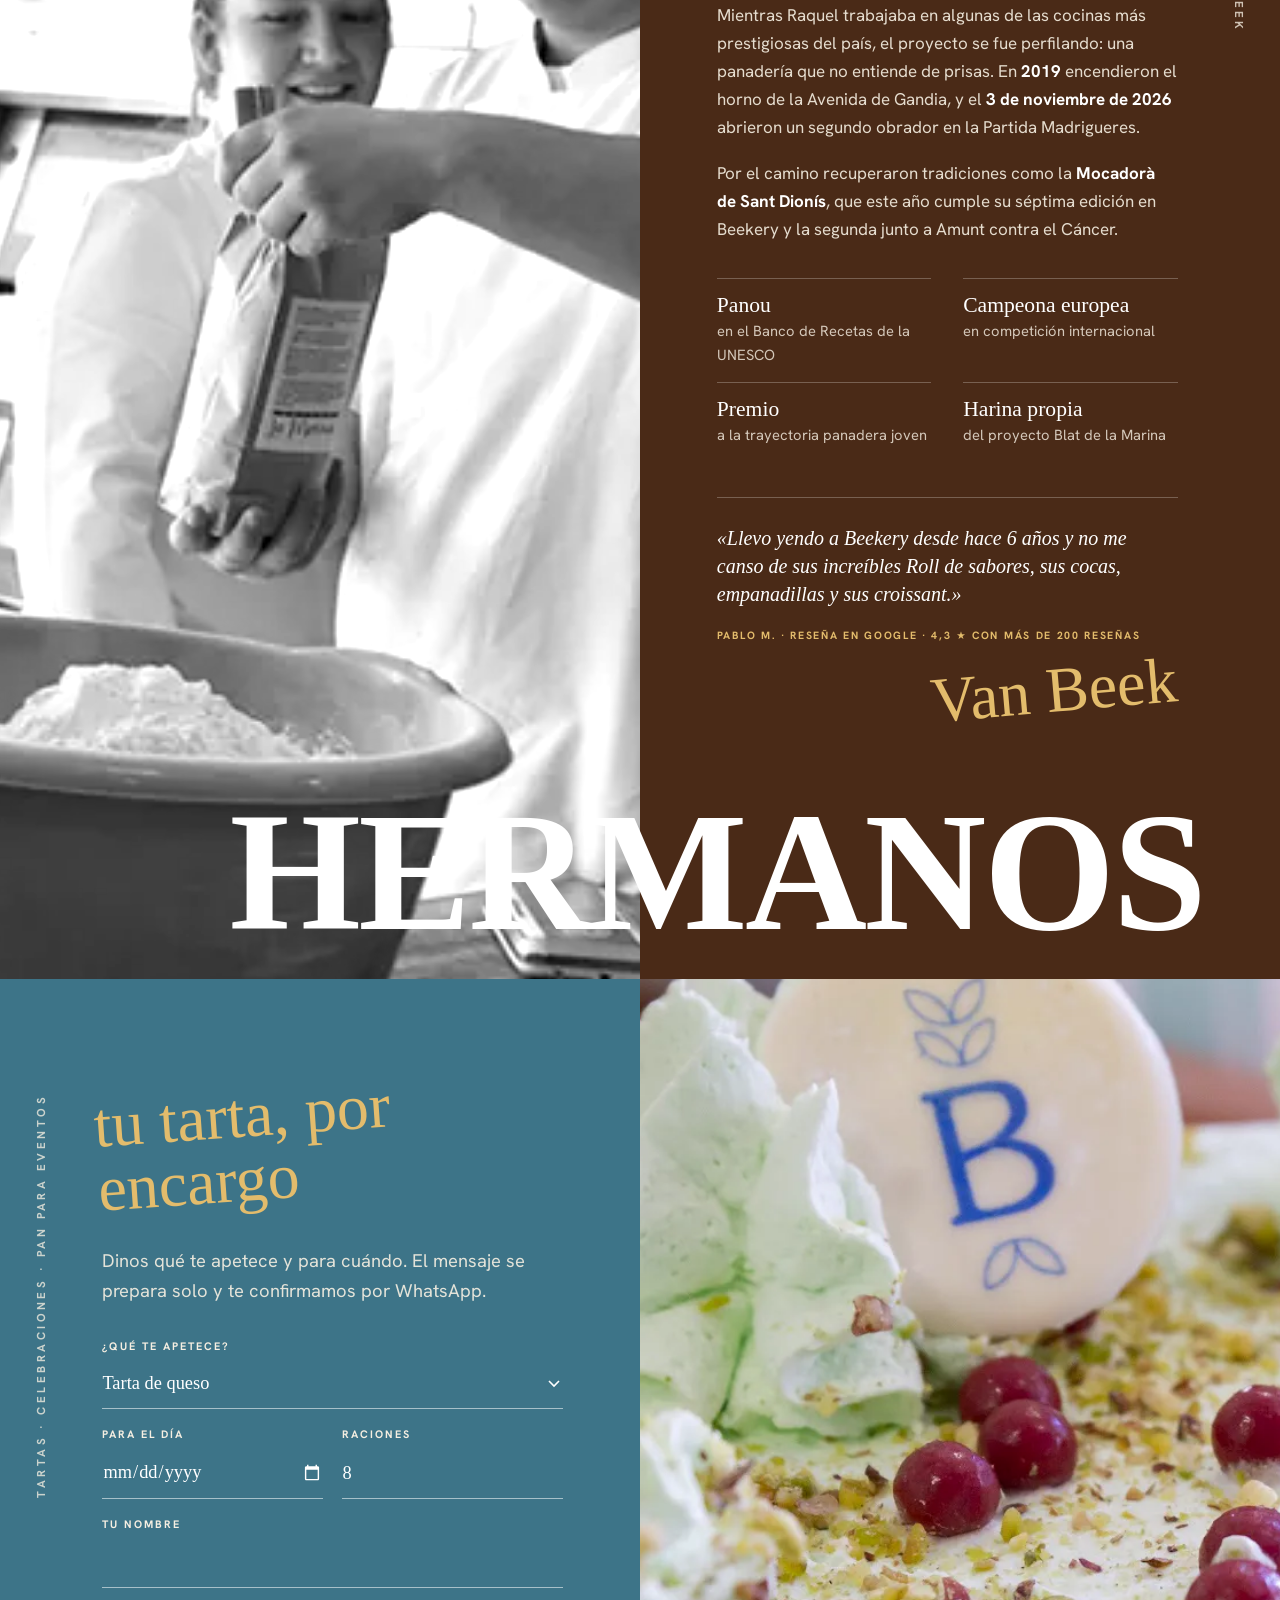
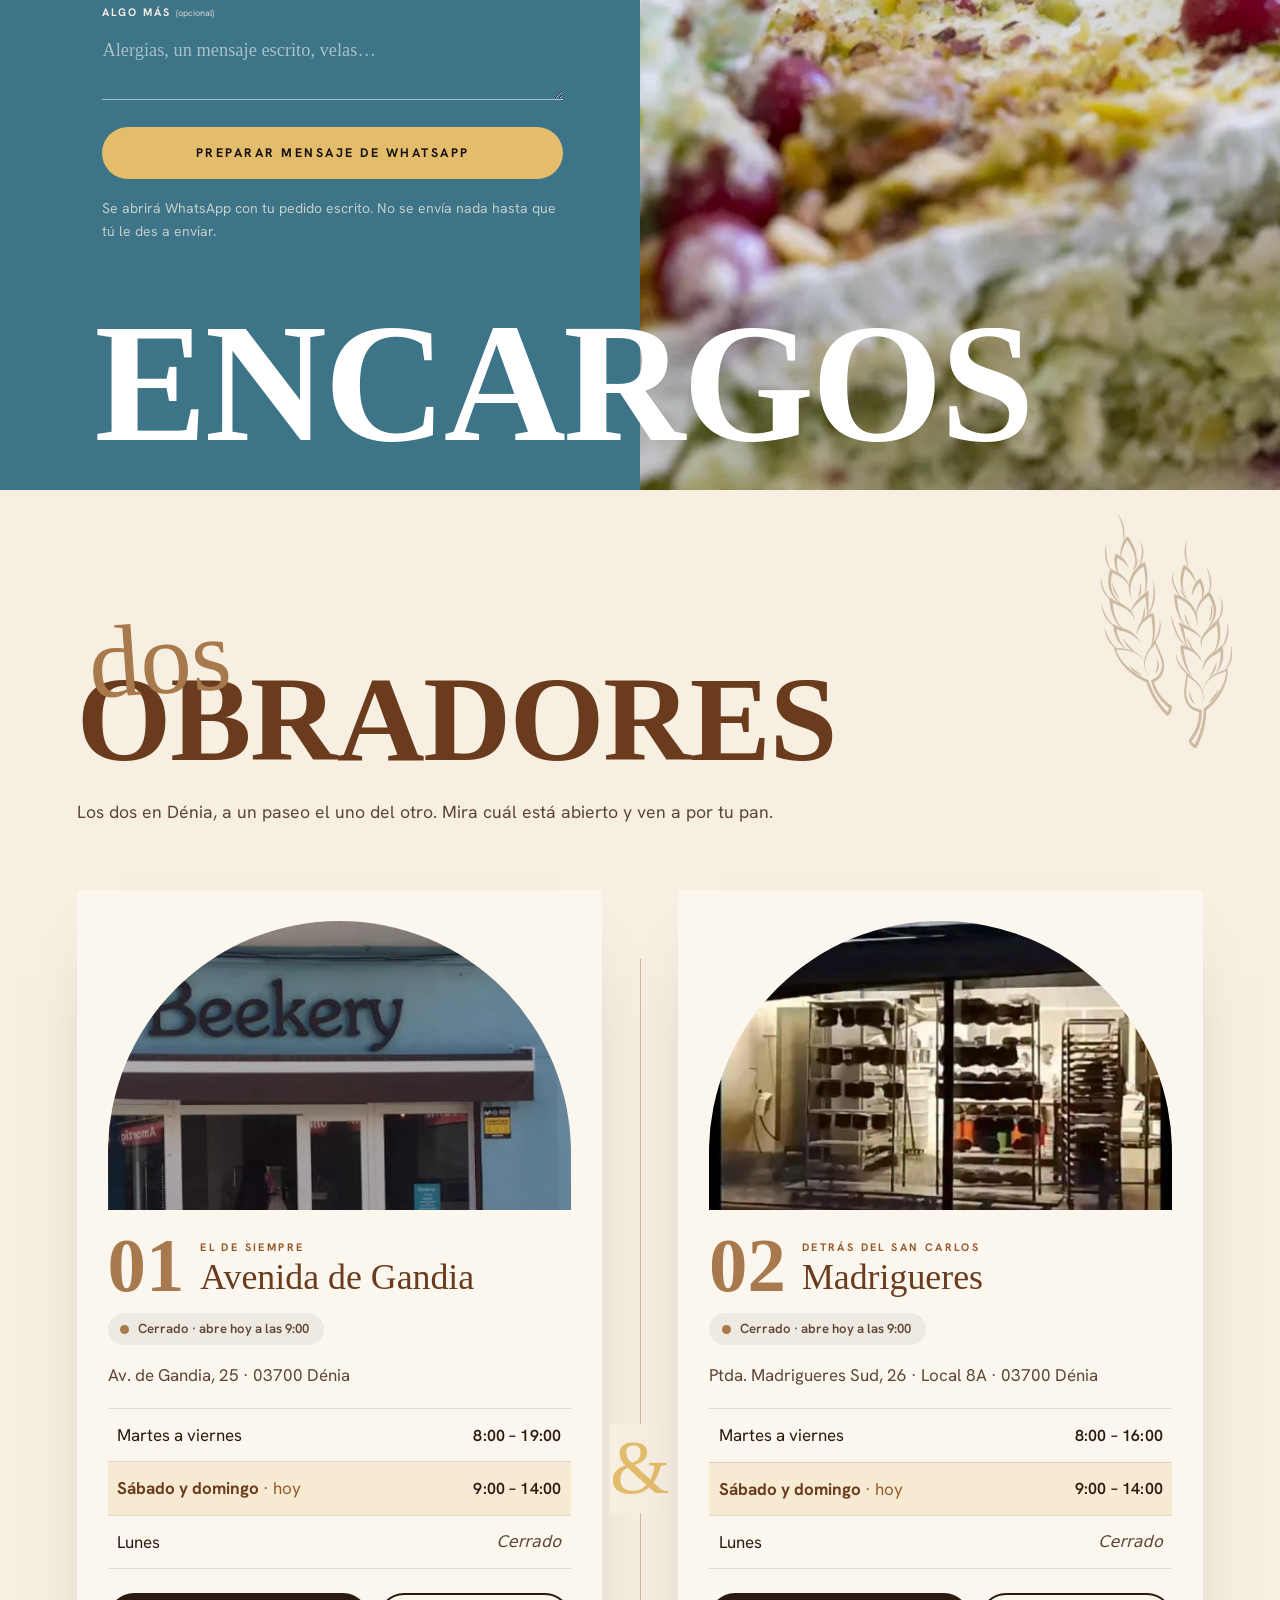
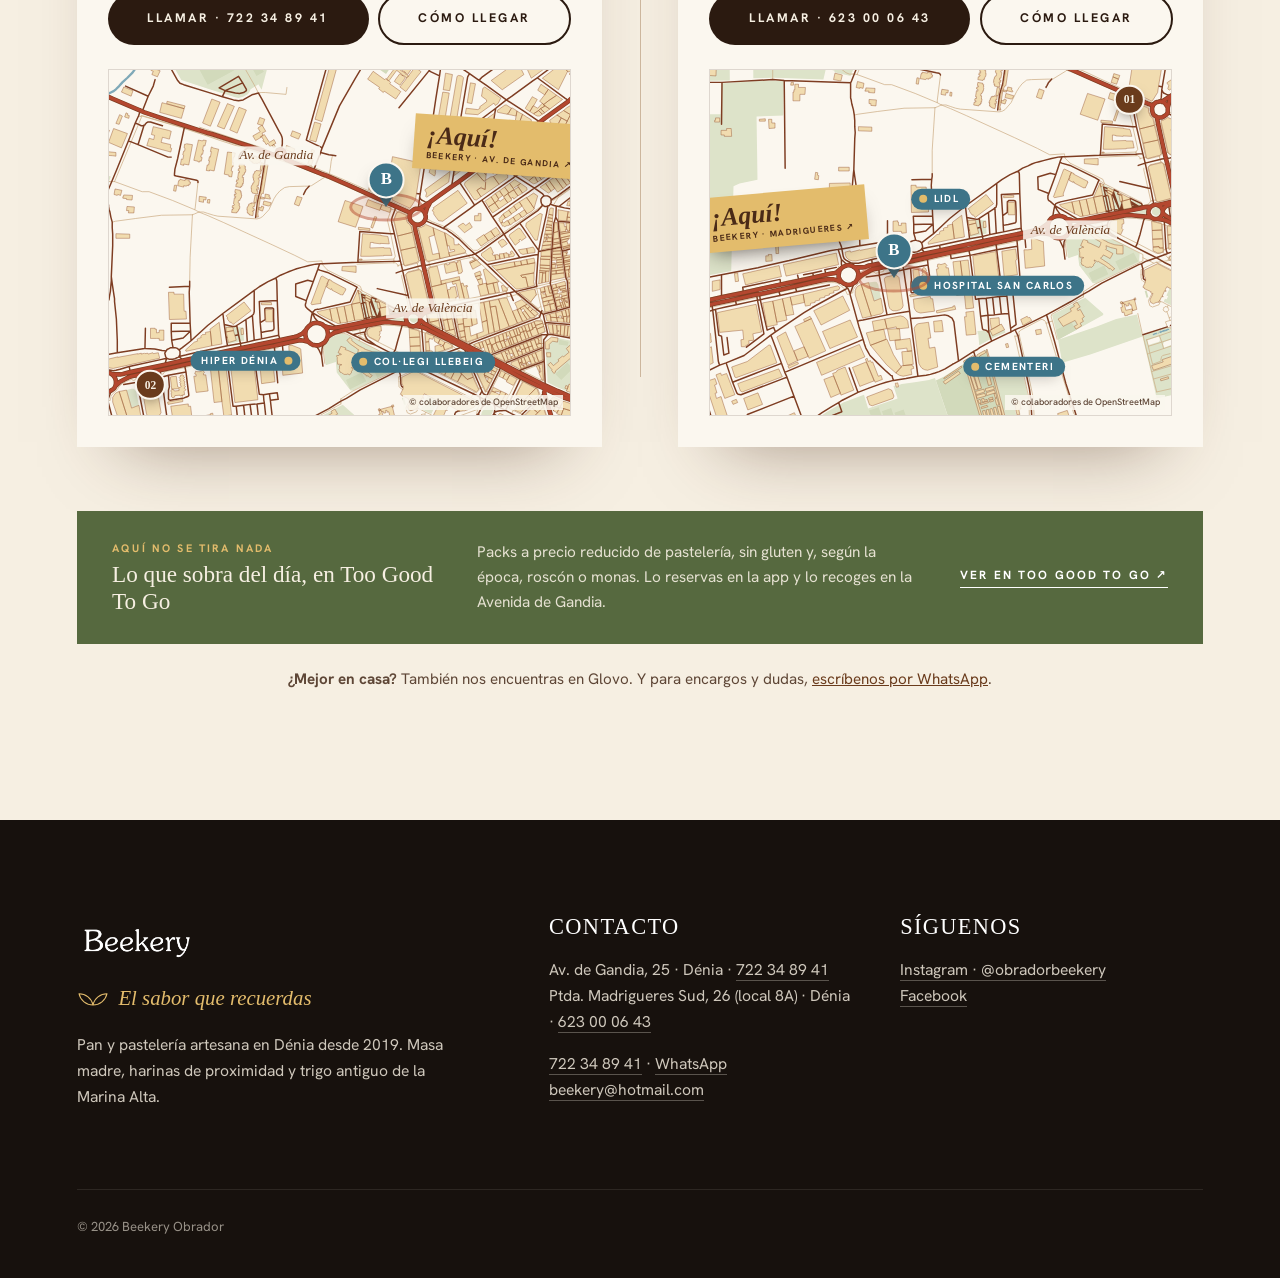
==== commit 2baee67c: "v3: portada con la hogaza sobre tabla, espigas nuevas y pin del mapa enlazado - Hero: pan recortado " ====
--- a/index.html
+++ b/index.html
@@ -20,8 +20,8 @@
   <link rel="preconnect" href="https://fonts.googleapis.com" />
   <link rel="preconnect" href="https://fonts.gstatic.com" crossorigin />
   <link href="https://fonts.googleapis.com/css2?family=Bodoni+Moda:ital,opsz,wght@0,6..96,400..700;1,6..96,400..600&family=Mrs+Saint+Delafield&family=Hanken+Grotesk:wght@400;500;600;700&display=swap" rel="stylesheet" />
-  <link rel="stylesheet" href="styles.css?v=v3-5" />
-  <link rel="preload" as="image" href="assets/v3/hogaza-disc.webp" />
+  <link rel="stylesheet" href="styles.css?v=v3-7" />
+  <link rel="preload" as="image" href="assets/v3/pan-tabla.webp" />
 
   <script type="application/ld+json">
   {
@@ -79,18 +79,6 @@
     <symbol id="hoja" viewBox="0 0 48 22">
       <path d="M24 20C14 20 5 13 3 3c10 0 19 7 21 17Z M24 20c10 0 19-7 21-17-10 0-19 7-21 17Z" fill="none" stroke="currentColor" stroke-width="1.6" stroke-linejoin="round"/>
     </symbol>
-    <symbol id="espiga" viewBox="0 0 120 420">
-      <g fill="none" stroke="currentColor" stroke-width="2" stroke-linecap="round" stroke-linejoin="round">
-        <path d="M60 418C61 380 58 330 60 272"/>
-        <path d="M60 80C49 60 51 32 60 8C69 32 71 60 60 80Z"/>
-        <path d="M60 110C38 104 28 76 34 48C54 58 62 82 60 110Z"/><path d="M60 110C82 104 92 76 86 48C66 58 58 82 60 110Z"/>
-        <path d="M60 150C38 144 28 116 34 88C54 98 62 122 60 150Z"/><path d="M60 150C82 144 92 116 86 88C66 98 58 122 60 150Z"/>
-        <path d="M60 190C38 184 28 156 34 128C54 138 62 162 60 190Z"/><path d="M60 190C82 184 92 156 86 128C66 138 58 162 60 190Z"/>
-        <path d="M60 230C38 224 28 196 34 168C54 178 62 202 60 230Z"/><path d="M60 230C82 224 92 196 86 168C66 178 58 202 60 230Z"/>
-        <path d="M60 272C40 266 31 242 36 216C54 224 62 248 60 272Z"/><path d="M60 272C80 266 89 242 84 216C66 224 58 248 60 272Z"/>
-        <path d="M34 48L22 12M86 48L98 12M34 88L17 54M86 88L103 54M34 128L14 96M86 128L106 96"/>
-      </g>
-    </symbol>
   </svg>
 
   <a class="skip" href="#main">Saltar al contenido</a>
@@ -146,12 +134,13 @@
         </div>
       </div>
 
-      <div class="hero-loaf" data-hero-loaf>
-        <div class="hero-blur" aria-hidden="true"></div>
-        <img class="hero-disc" src="assets/v3/hogaza-disc.webp" alt="Hogaza de masa madre de Beekery vista desde arriba, enharinada y abierta en cuatro cortes" width="760" height="760" fetchpriority="high" />
-        <svg class="ring ring-hero" viewBox="0 0 200 200" aria-hidden="true">
-          <defs><path id="ring-a" d="M100,100 m-90,0 a90,90 0 1,1 180,0 a90,90 0 1,1 -180,0" /></defs>
-          <text><textPath href="#ring-a" textLength="560" lengthAdjust="spacing">Masa madre · Trigo de la Marina Alta · Dénia · Desde 2019 · </textPath></text>
+      <div class="hero-visual" data-hero-media>
+        <img class="hero-bread" src="assets/v3/pan-tabla.webp" alt="Hogaza de masa madre sobre una tabla de madera, envuelta en un paño de lino" width="1024" height="854" fetchpriority="high" />
+        <svg class="ring hero-seal" viewBox="0 0 200 200" aria-hidden="true">
+          <circle cx="100" cy="100" r="99" class="seal-bg" />
+          <defs><path id="ring-a" d="M100,100 m-74,0 a74,74 0 1,1 148,0 a74,74 0 1,1 -148,0" /></defs>
+          <text><textPath href="#ring-a" textLength="458" lengthAdjust="spacing">Masa madre · Marina Alta · Desde 2019 · </textPath></text>
+          <use href="#hoja" x="70" y="86" width="60" height="28" class="seal-leaf" />
         </svg>
       </div>
 
@@ -197,8 +186,8 @@
 
     <!-- ================= VITRINA ================= -->
     <section class="vitrina" id="vitrina" aria-labelledby="vitrina-title">
-      <svg class="espiga espiga-a" aria-hidden="true"><use href="#espiga" width="100%" height="100%" /></svg>
-      <svg class="espiga espiga-b" aria-hidden="true"><use href="#espiga" width="100%" height="100%" /></svg>
+      <img class="espiga espiga-a" src="assets/v3/trigo.webp" alt="" width="500" height="720" loading="lazy" />
+      <img class="espiga espiga-b" src="assets/v3/trigo.webp" alt="" width="500" height="720" loading="lazy" />
 
       <div class="vitrina-head">
         <h2 class="duo" id="vitrina-title"><span class="script">nuestra</span><span class="caps">vitrina</span></h2>
@@ -207,7 +196,7 @@
 
       <div class="shelf">
         <a class="card card-arch" href="#carta" data-open="pan">
-          <img src="assets/v3/card-pan.webp" alt="Hogazas de Beekery recién horneadas, enfriándose sobre la rejilla" width="780" height="1067" loading="lazy" />
+          <img src="assets/v3/card-pan.webp" alt="Hogazas de Beekery con su dibujo de harina sobre la corteza" width="780" height="1064" loading="lazy" />
           <span class="card-name">Pan</span><span class="card-meta">15 variedades</span>
         </a>
         <a class="card card-b" href="#carta" data-open="semi">
@@ -436,7 +425,7 @@
 
     <!-- ================= VISITA · DOS OBRADORES ================= -->
     <section class="visita" id="visita" aria-labelledby="visita-title">
-      <svg class="espiga espiga-c" aria-hidden="true"><use href="#espiga" width="100%" height="100%" /></svg>
+      <img class="espiga espiga-c" src="assets/v3/trigo.webp" alt="" width="500" height="720" loading="lazy" />
       <h2 class="duo" id="visita-title"><span class="script">dos</span><span class="caps">obradores</span></h2>
       <p class="visita-intro">Los dos en Dénia, a un paseo el uno del otro. Mira cuál está abierto y ven a por tu pan.</p>
 
@@ -471,7 +460,7 @@
             <span class="map-chip" style="left:54.6%;top:84.7%">Col·legi Llebeig</span>
             <span class="map-chip is-left" style="left:39.7%;top:84.2%">Hiper Dénia</span>
             <span class="map-other" style="left:9.1%;top:91.3%">02</span>
-            <span class="map-pin" style="left:60.2%;top:39.7%"><span class="map-here is-right">¡Aquí!<small>Beekery · Av. de Gandia</small></span></span>
+            <a class="map-pin" style="left:60.2%;top:39.7%" href="https://www.google.com/maps/search/?api=1&amp;query=Beekery+Obrador+Av.+de+Gandia+25+D%C3%A9nia" target="_blank" rel="noopener" aria-label="Abrir el obrador de la Avenida de Gandia en Google Maps"><span class="map-here is-right">¡Aquí!<small>Beekery · Av. de Gandia</small></span></a>
             <a class="map-credit" href="https://www.openstreetmap.org/copyright" target="_blank" rel="noopener">© colaboradores de OpenStreetMap</a>
           </div>
         </article>
@@ -508,7 +497,7 @@
             <span class="map-chip" style="left:45.5%;top:37.5%">Lidl</span>
             <span class="map-chip" style="left:56.7%;top:86%">Cementeri</span>
             <span class="map-other" style="left:90.9%;top:8.7%">01</span>
-            <span class="map-pin" style="left:39.8%;top:60.3%"><span class="map-here">¡Aquí!<small>Beekery · Madrigueres</small></span></span>
+            <a class="map-pin" style="left:39.8%;top:60.3%" href="https://www.google.com/maps/search/?api=1&amp;query=Obrador+Beekery+Partida+Madrigueres+Sud+26+D%C3%A9nia" target="_blank" rel="noopener" aria-label="Abrir el obrador de Madrigueres en Google Maps"><span class="map-here">¡Aquí!<small>Beekery · Madrigueres</small></span></a>
             <a class="map-credit" href="https://www.openstreetmap.org/copyright" target="_blank" rel="noopener">© colaboradores de OpenStreetMap</a>
           </div>
         </article>
@@ -554,9 +543,9 @@
     <a href="https://www.google.com/maps/search/?api=1&amp;query=Beekery+Obrador+Av.+de+Gandia+25+D%C3%A9nia" target="_blank" rel="noopener">Cómo llegar</a>
   </nav>
 
-  <script defer src="lib/gsap.min.js?v=v3-5"></script>
-  <script defer src="lib/ScrollTrigger.min.js?v=v3-5"></script>
-  <script defer src="lib/manifest.js?v=v3-5"></script>
-  <script defer src="main.js?v=v3-5"></script>
+  <script defer src="lib/gsap.min.js?v=v3-7"></script>
+  <script defer src="lib/ScrollTrigger.min.js?v=v3-7"></script>
+  <script defer src="lib/manifest.js?v=v3-7"></script>
+  <script defer src="main.js?v=v3-7"></script>
 </body>
 </html>
--- a/styles.css
+++ b/styles.css
@@ -217,33 +217,37 @@
 .hero-text strong { color: #fff; }
 .hero-ctas { display: flex; flex-wrap: wrap; gap: .9rem; }
 
-.hero-loaf {
+/* La hogaza recortada, grande y saliendo por la derecha */
+.hero-visual {
   position: absolute; z-index: 2;
-  width: min(48vw, 800px); aspect-ratio: 1;
-  right: -7vw; top: 54%;
+  right: -9vw; top: 52%;
+  width: min(60vw, 960px); aspect-ratio: 1024 / 854;
   transform: translateY(-50%);
 }
-.hero-blur {
-  position: absolute; inset: 4%;
-  border-radius: 50%;
-  background: url("assets/v3/hogaza-disc.webp") center / cover;
-  filter: blur(70px) saturate(1.4);
-  opacity: .6;
-}
-.hero-disc {
-  position: relative; width: 100%; height: 100%;
-  filter: drop-shadow(0 40px 50px rgba(0,0,0,.55));
-}
-.ring-hero {
-  position: absolute; left: -9%; top: -9%;
-  width: 118%; height: 118%;
+.hero-visual::before { /* luz cálida bajo la tabla */
+  content: ""; position: absolute; inset: 8% 10% 4% 6%; border-radius: 50%;
+  background: radial-gradient(closest-side, rgba(214,146,78,.55), transparent);
+  filter: blur(30px);
+}
+.hero-bread {
+  position: relative; width: 100%; height: auto;
+  transform: rotate(-6deg);
+  filter: drop-shadow(0 50px 60px rgba(0,0,0,.6));
+}
+/* Sello circular: tiene su propio fondo y no pisa ningún texto */
+.hero-seal {
+  position: absolute; z-index: 3;
+  left: 9%; bottom: 4%; width: clamp(7rem, 9.5vw, 9rem); height: auto; aspect-ratio: 1;
   color: var(--oro);
-  animation: spin 90s linear infinite;
-}
+  animation: spin 60s linear infinite;
+}
+.hero-seal .seal-bg { fill: var(--noche); stroke: rgba(227,188,108,.55); stroke-width: 1.5; }
+.hero-seal text { font-size: 10.5px; font-weight: 700; letter-spacing: .32em; }
+.hero-seal .seal-leaf { color: var(--oro); }
 
 .hero-tag {
-  position: absolute; z-index: 5;
-  right: var(--pad); bottom: 2.6rem;
+  position: absolute; z-index: 4;
+  right: var(--pad); bottom: 2.4rem; left: auto;
   display: grid; gap: .3rem; max-width: 21rem;
   padding: 1rem 1.3rem 1.05rem;
   background: var(--papel); color: var(--tinta);
@@ -255,17 +259,21 @@
 .hero-tag-label { font: 700 .68rem/1.3 var(--f-body); letter-spacing: .2em; text-transform: uppercase; color: var(--miel); }
 .hero-tag-text { font: 500 1.12rem/1.3 var(--f-display); }
 
+/* El nombre, a la medida de la columna para que no choque con la foto */
+.hero-name { font-size: clamp(4.4rem, 10.4vw, 11.5rem); }
+.hero-copy { max-width: 46vw; }
+
 /* Entrada del hero */
-.js .hero-script, .js .hero-name, .js .hero-sub, .js .hero-text, .js .hero-ctas, .js .hero-loaf, .js .hero-tag { opacity: 0; }
+.js .hero-script, .js .hero-name, .js .hero-sub, .js .hero-text, .js .hero-ctas, .js .hero-visual, .js .hero-tag { opacity: 0; }
 .is-ready .hero-script { animation: heroIn 1s var(--ease) .45s both; }
 .is-ready .hero-name { animation: heroIn 1.1s var(--ease) .1s both; }
 .is-ready .hero-sub { animation: heroIn 1s var(--ease) .6s both; }
 .is-ready .hero-text { animation: heroIn 1s var(--ease) .72s both; }
 .is-ready .hero-ctas { animation: heroIn 1s var(--ease) .84s both; }
-.is-ready .hero-tag { animation: heroIn 1s var(--ease) 1.1s both; }
-.is-ready .hero-loaf { animation: loafIn 1.6s var(--ease) 0s both; }
+.is-ready .hero-visual { animation: breadIn 1.5s var(--ease) 0s both; }
+.is-ready .hero-tag { animation: heroIn 1s var(--ease) 1s both; }
 @keyframes heroIn { from { opacity: 0; translate: 0 28px; } to { opacity: 1; translate: 0 0; } }
-@keyframes loafIn { from { opacity: 0; scale: .9; rotate: -14deg; } to { opacity: 1; scale: 1; rotate: 0deg; } }
+@keyframes breadIn { from { opacity: 0; translate: 6% 0; rotate: 8deg; } to { opacity: 1; translate: 0 0; rotate: 0deg; } }
 
 /* =========================================================
    HOY
@@ -322,9 +330,9 @@
   padding: clamp(5rem, 10vw, 9rem) var(--pad) clamp(5rem, 9vw, 8rem);
   background: var(--kraft);
 }
-.espiga { position: absolute; height: auto; aspect-ratio: 120 / 420; color: var(--kraft-line); pointer-events: none; }
-.espiga-a { width: clamp(7rem, 13vw, 14rem); right: 2vw; top: 3rem; transform: rotate(-8deg); }
-.espiga-b { width: clamp(6rem, 11vw, 12rem); right: 14vw; top: 9rem; transform: rotate(10deg); }
+.espiga { position: absolute; height: auto; aspect-ratio: 500 / 720; opacity: .55; pointer-events: none; }
+.espiga-a { width: clamp(9rem, 17vw, 17rem); right: 3vw; top: 3rem; transform: rotate(-6deg); }
+.espiga-b { display: none; }
 
 .vitrina-head { position: relative; max-width: 50rem; margin-bottom: clamp(3rem, 6vw, 5rem); }
 .vitrina-intro { max-width: 34rem; margin-top: 2rem; font-size: 1.1rem; }
@@ -623,14 +631,11 @@
   .hero-sub { font-size: 1.55rem; }
   .hero-text { font-size: 1.02rem; }
   .hero-ctas .btn { flex: 1 1 100%; }
-  .hero-loaf {
-    position: relative; right: auto; top: auto; transform: none;
-    width: 118vw; margin: 3rem 0 0 8vw;
-  }
-  .hero-tag {
-    position: relative; right: auto; bottom: auto;
-    margin: -6.5rem 0 0; max-width: 17.5rem;
-  }
+  .hero-copy { max-width: none; }
+  .hero-name { font-size: 18.6vw; }
+  .hero-visual { position: relative; top: auto; right: auto; width: 122vw; margin: 1.2rem 0 0 -6vw; transform: none; }
+  .hero-seal { left: auto; right: 30vw; bottom: auto; top: -1.6rem; width: 5.4rem; }
+  .hero-tag { position: relative; right: auto; bottom: auto; margin: -2.2rem 0 0; max-width: 18rem; }
 
   /* Hoy */
   .hoy { gap: 2.5rem; }
@@ -701,7 +706,7 @@
 @media (prefers-reduced-motion: reduce) {
   html { scroll-behavior: auto; }
   *, *::before, *::after { animation: none !important; transition: none !important; }
-  .js .hero-script, .js .hero-name, .js .hero-sub, .js .hero-text, .js .hero-ctas, .js .hero-loaf, .js .hero-tag { opacity: 1; }
+  .js .hero-script, .js .hero-name, .js .hero-sub, .js .hero-text, .js .hero-ctas, .js .hero-visual, .js .hero-tag { opacity: 1; }
 }
 
 /* Bodoni a tamaño grande: algo más de peso y óptica de titular para que los perfiles finos aguanten */
@@ -906,3 +911,12 @@
   .map-here.is-right { left: 1.3rem; }
   .map-street { font-size: .6rem; }
 }
+
+/* v3-6: el pin y «¡Aquí!» abren Google Maps */
+a.map-pin { text-decoration: none; cursor: pointer; }
+a.map-pin .map-here { transition: transform .3s var(--ease), box-shadow .3s var(--ease); }
+a.map-pin:hover .map-here, a.map-pin:focus-visible .map-here { transform: rotate(-5deg) translateY(-3px); box-shadow: 0 18px 26px -12px rgba(23,17,13,.75); }
+a.map-pin:hover .map-here.is-right, a.map-pin:focus-visible .map-here.is-right { transform: rotate(4deg) translateY(-3px); }
+a.map-pin .map-here small::after { content: " ↗"; }
+a.map-pin:focus-visible { outline: none; }
+a.map-pin:focus-visible .map-here { outline: 2px solid var(--cafe); outline-offset: 3px; }
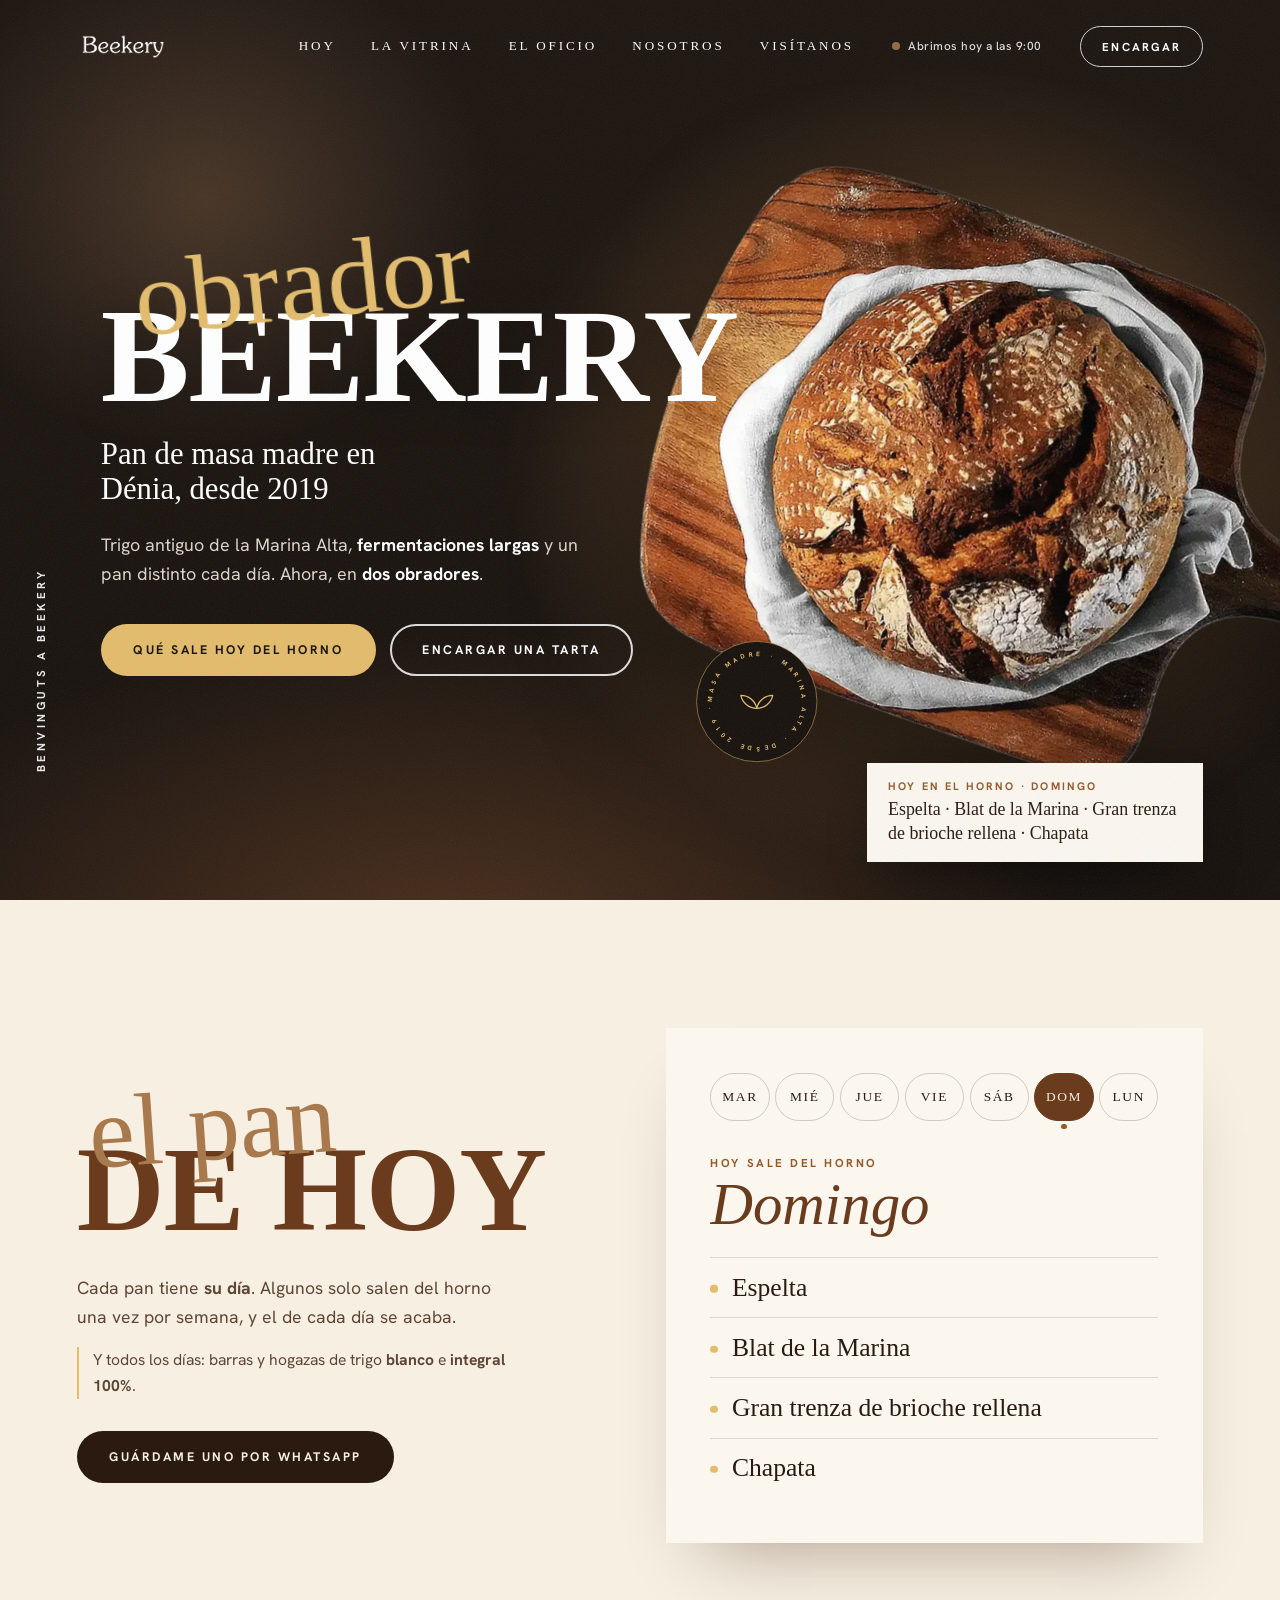
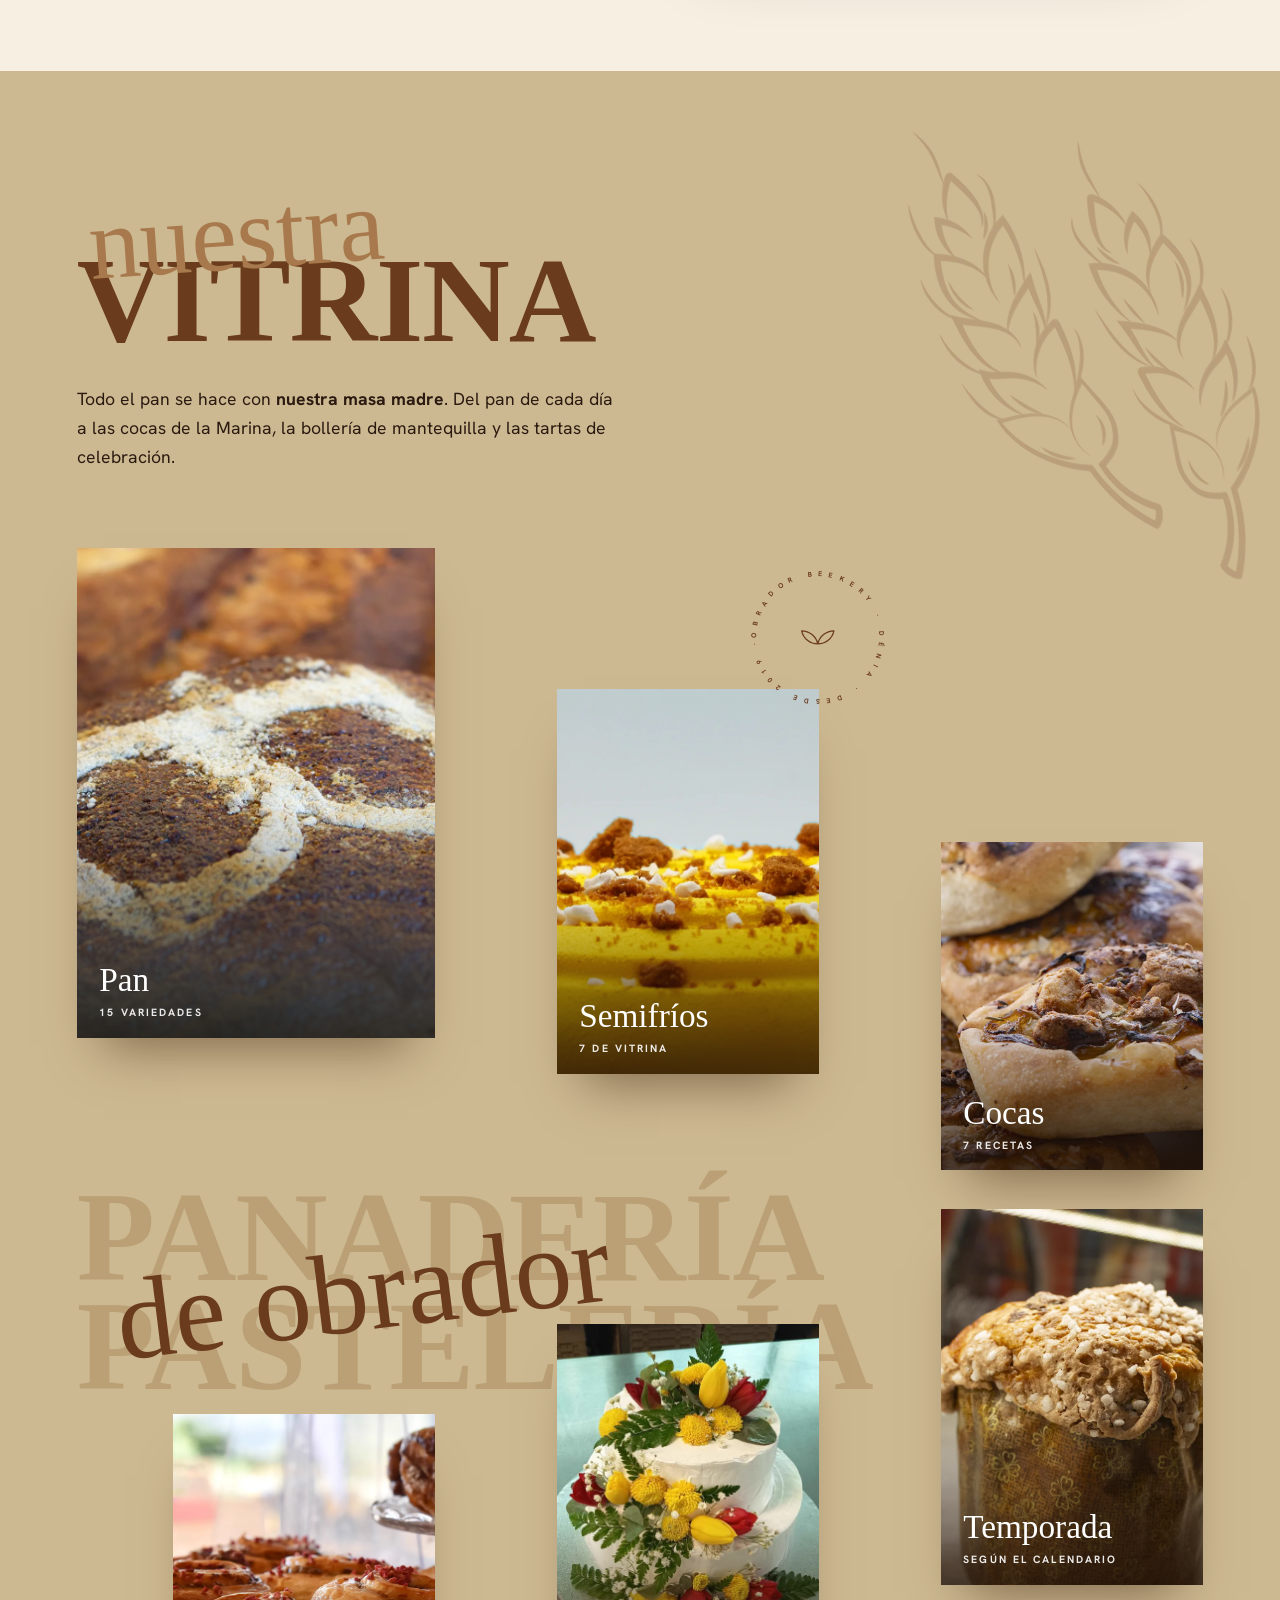
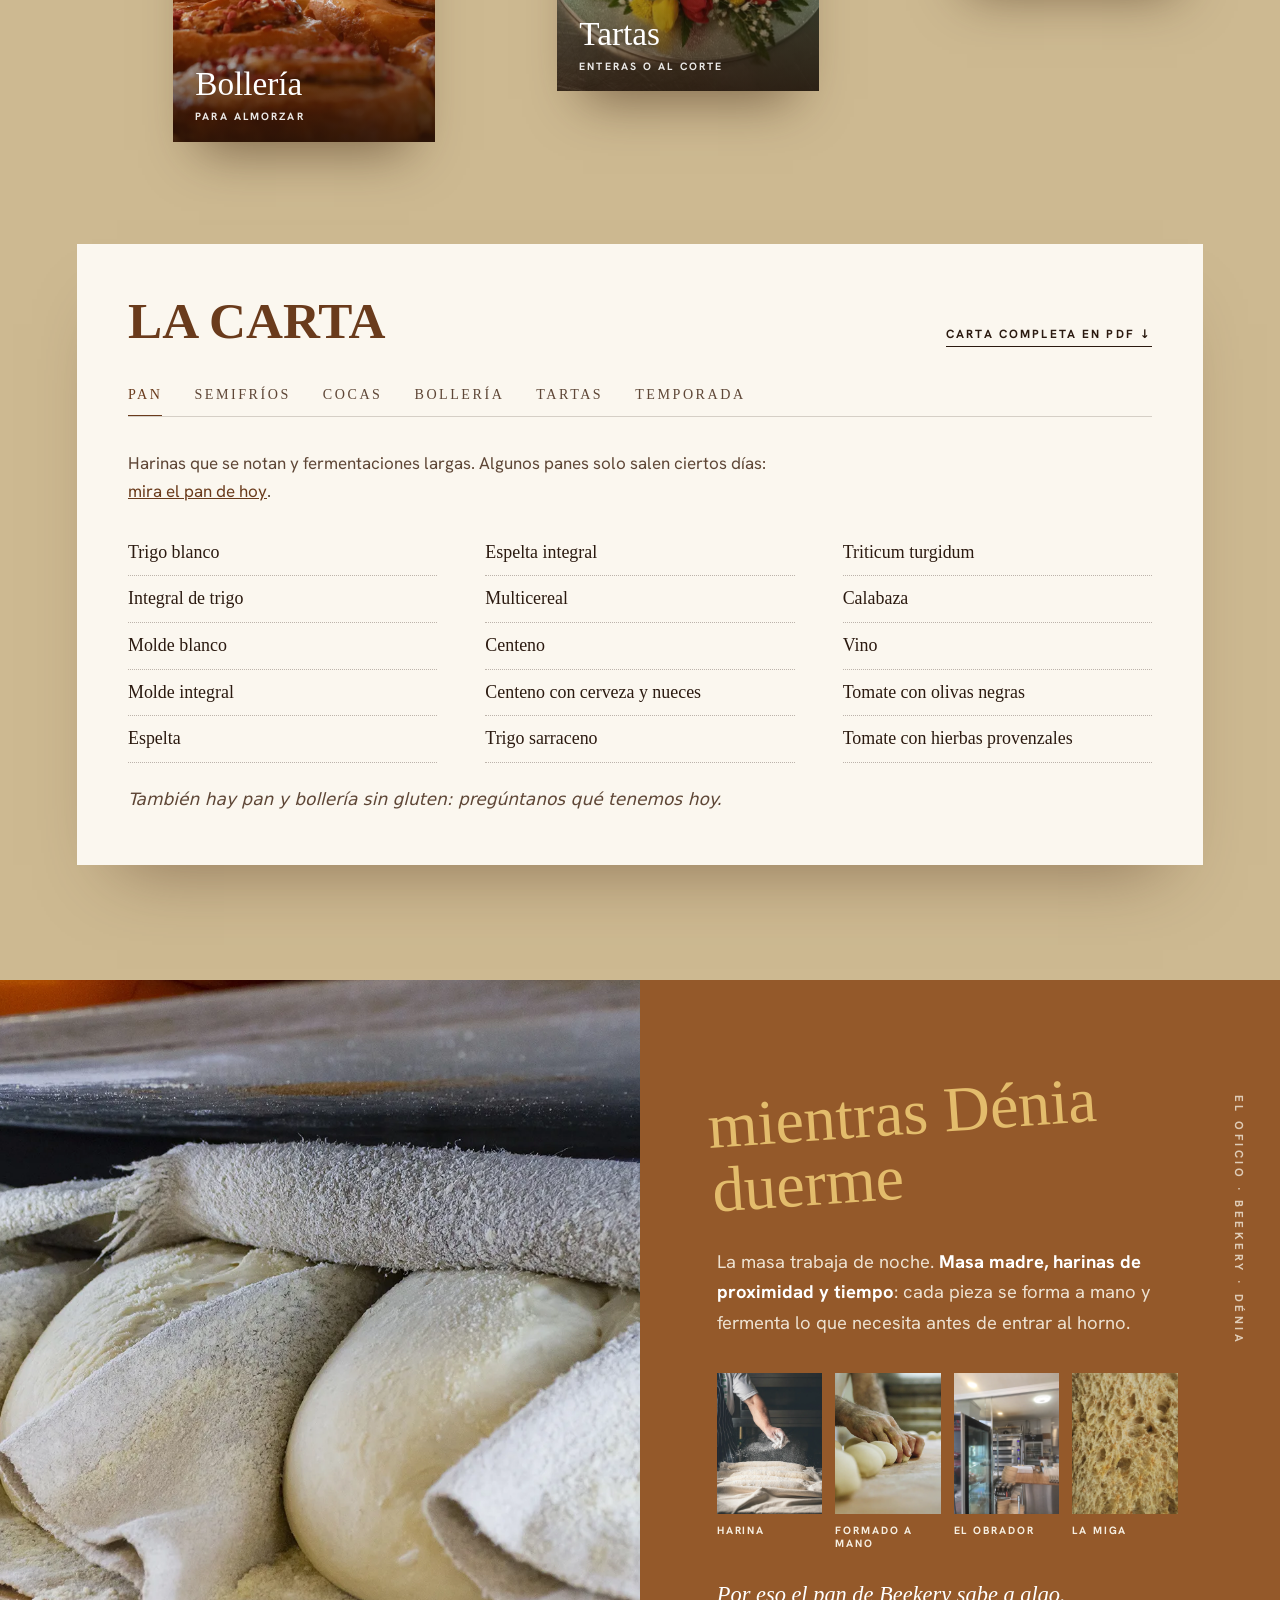
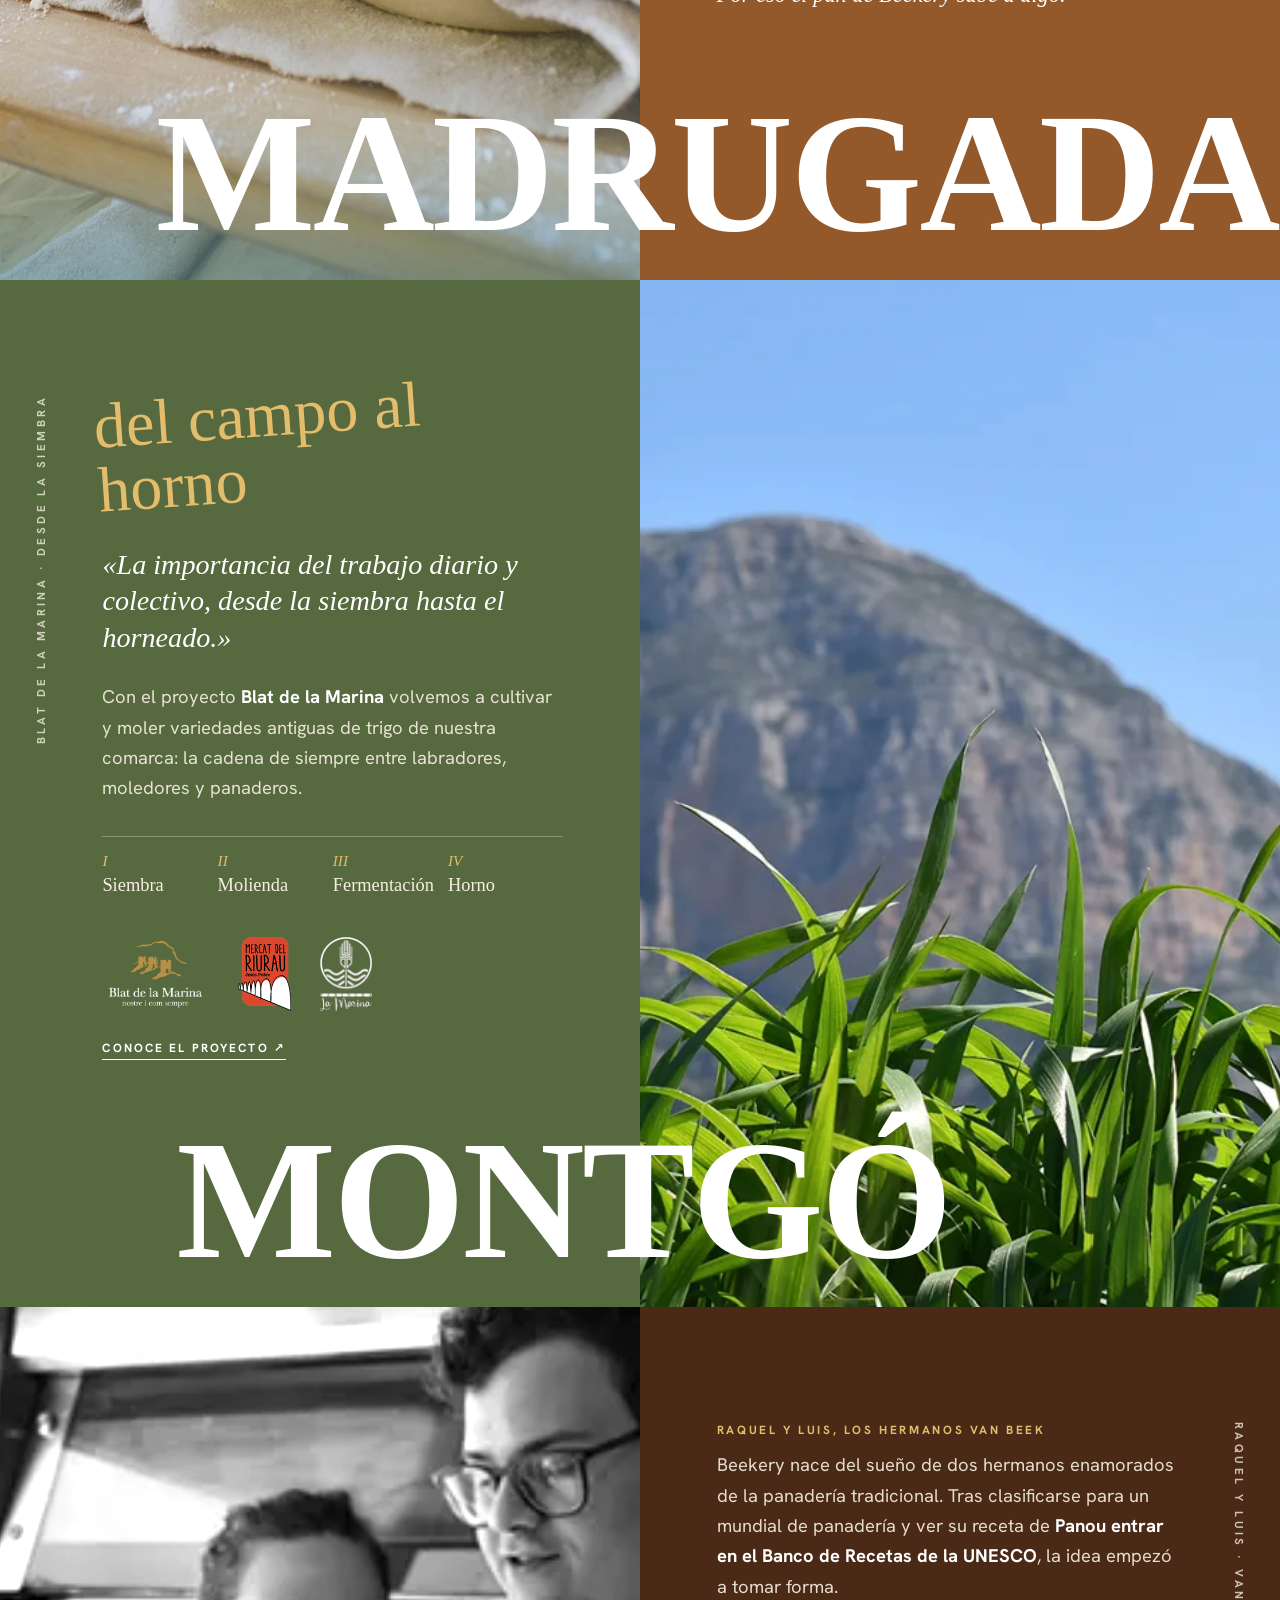
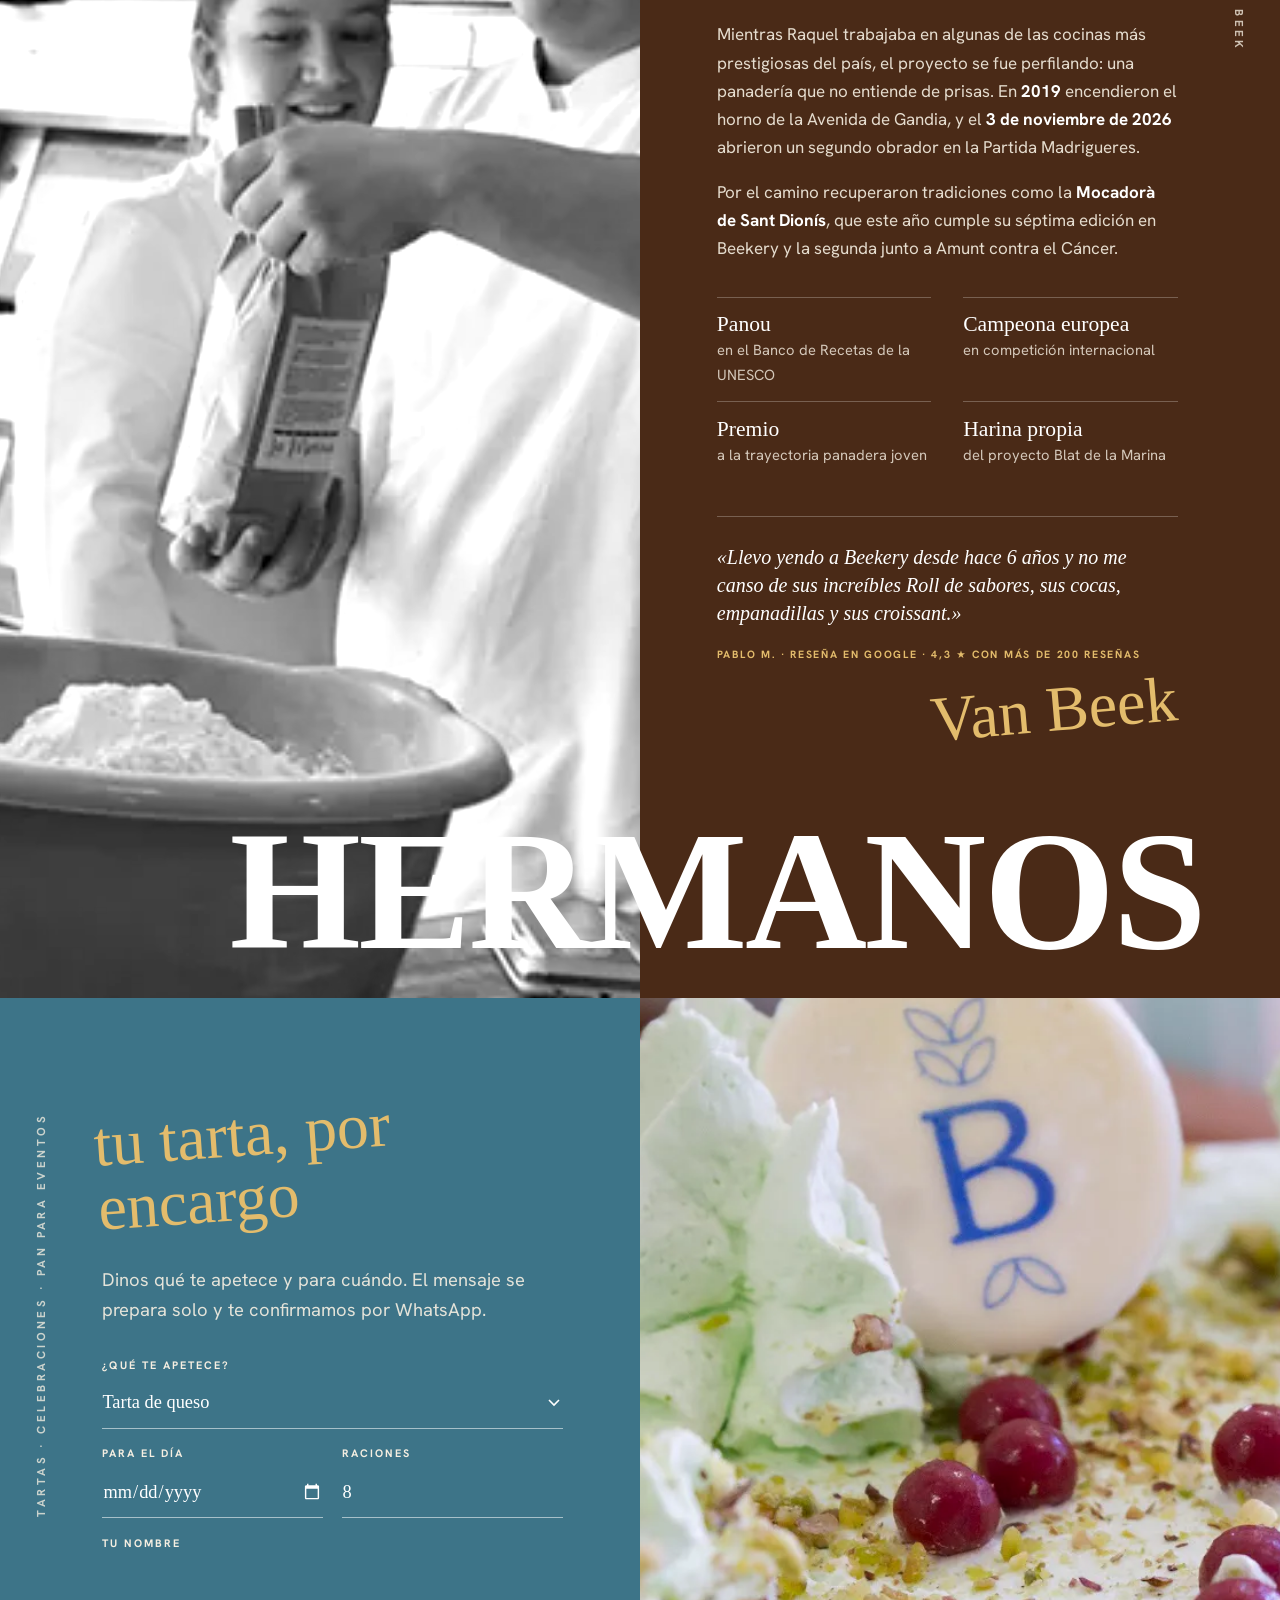
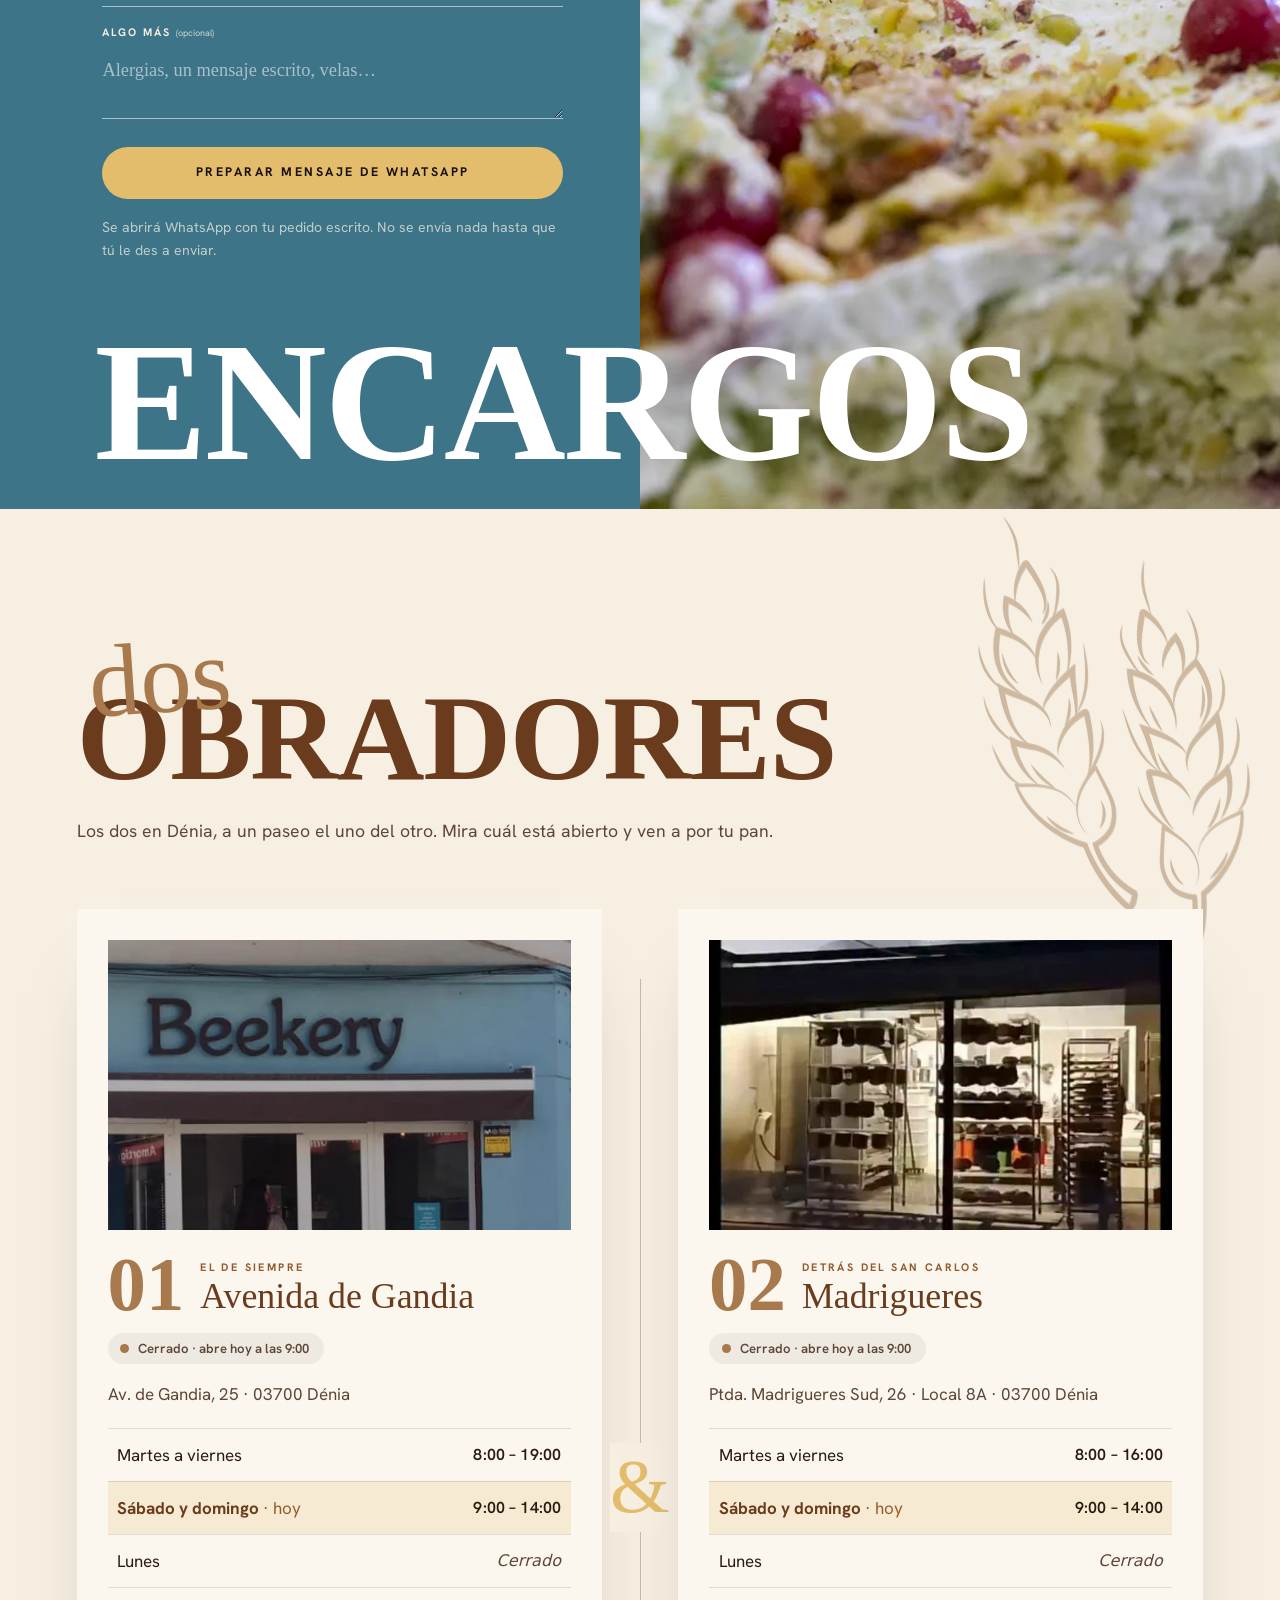
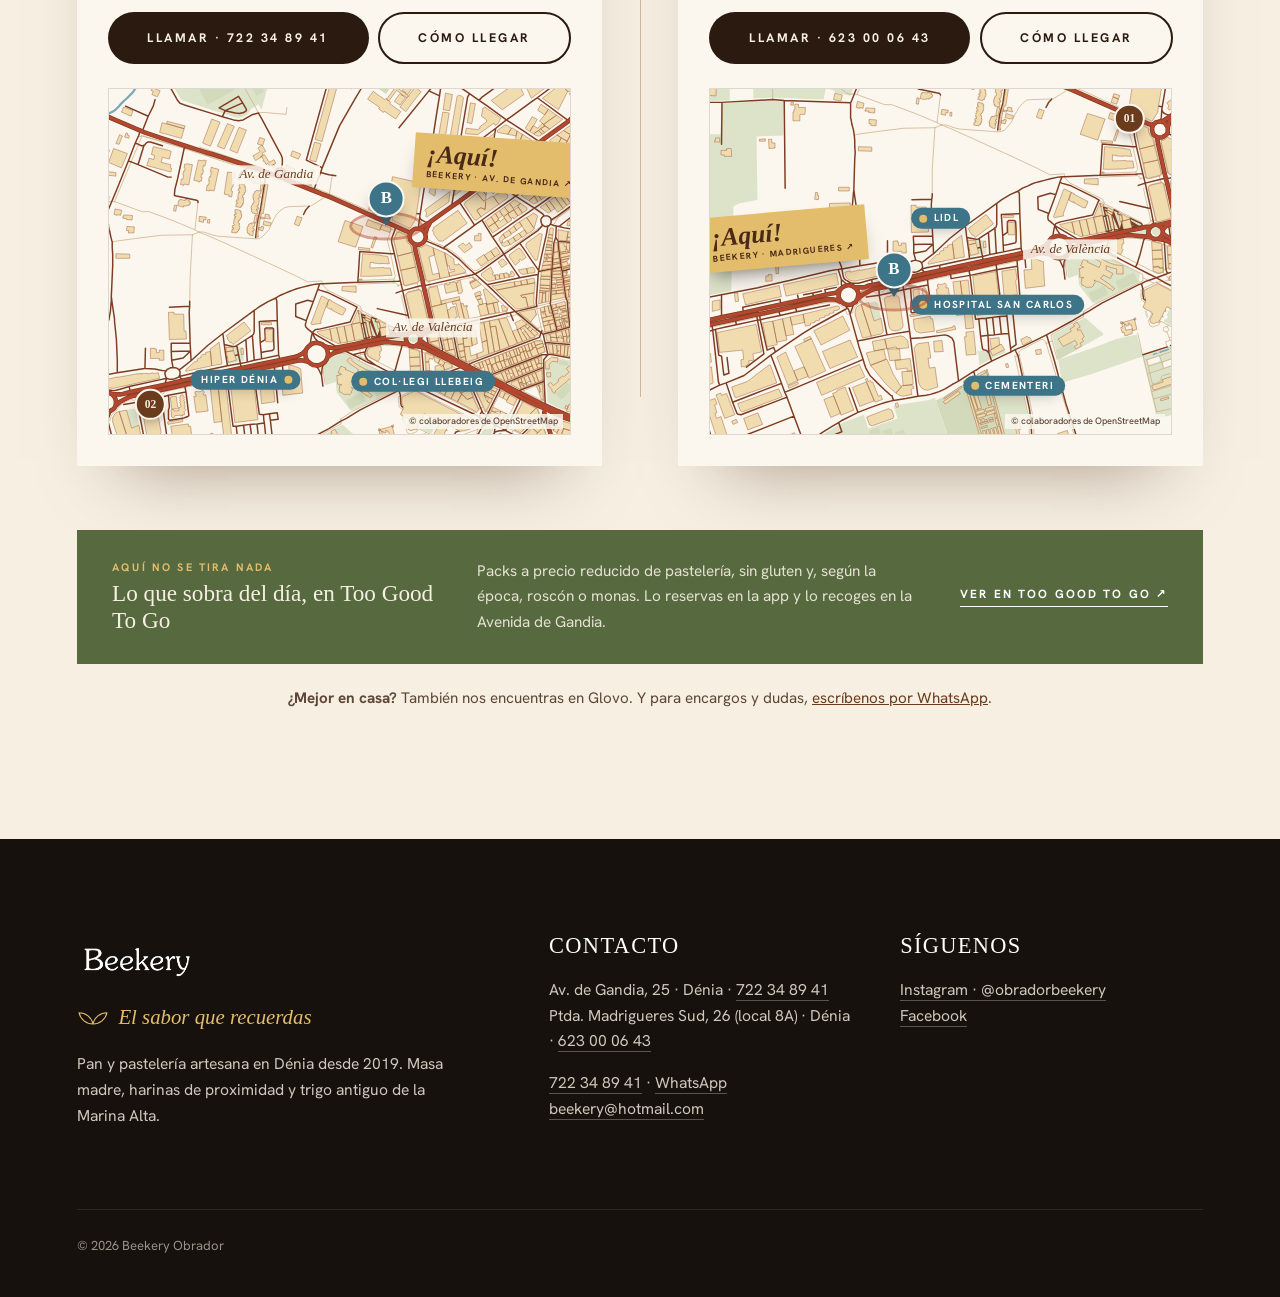
==== commit a450b540: "v3: imágenes rectas (sin arco), espigas más grandes y logos de Blat sin fondo Co-Authored-By: Claude" ====
--- a/index.html
+++ b/index.html
@@ -20,7 +20,7 @@
   <link rel="preconnect" href="https://fonts.googleapis.com" />
   <link rel="preconnect" href="https://fonts.gstatic.com" crossorigin />
   <link href="https://fonts.googleapis.com/css2?family=Bodoni+Moda:ital,opsz,wght@0,6..96,400..700;1,6..96,400..600&family=Mrs+Saint+Delafield&family=Hanken+Grotesk:wght@400;500;600;700&display=swap" rel="stylesheet" />
-  <link rel="stylesheet" href="styles.css?v=v3-7" />
+  <link rel="stylesheet" href="styles.css?v=v3-8" />
   <link rel="preload" as="image" href="assets/v3/pan-tabla.webp" />
 
   <script type="application/ld+json">
@@ -543,9 +543,9 @@
     <a href="https://www.google.com/maps/search/?api=1&amp;query=Beekery+Obrador+Av.+de+Gandia+25+D%C3%A9nia" target="_blank" rel="noopener">Cómo llegar</a>
   </nav>
 
-  <script defer src="lib/gsap.min.js?v=v3-7"></script>
-  <script defer src="lib/ScrollTrigger.min.js?v=v3-7"></script>
-  <script defer src="lib/manifest.js?v=v3-7"></script>
-  <script defer src="main.js?v=v3-7"></script>
+  <script defer src="lib/gsap.min.js?v=v3-8"></script>
+  <script defer src="lib/ScrollTrigger.min.js?v=v3-8"></script>
+  <script defer src="lib/manifest.js?v=v3-8"></script>
+  <script defer src="main.js?v=v3-8"></script>
 </body>
 </html>
--- a/styles.css
+++ b/styles.css
@@ -331,7 +331,7 @@
   background: var(--kraft);
 }
 .espiga { position: absolute; height: auto; aspect-ratio: 500 / 720; opacity: .55; pointer-events: none; }
-.espiga-a { width: clamp(9rem, 17vw, 17rem); right: 3vw; top: 3rem; transform: rotate(-6deg); }
+.espiga-a { width: clamp(14rem, 27vw, 27rem); right: 1vw; top: 2rem; transform: rotate(-6deg); }
 .espiga-b { display: none; }
 
 .vitrina-head { position: relative; max-width: 50rem; margin-bottom: clamp(3rem, 6vw, 5rem); }
@@ -366,7 +366,7 @@
   position: absolute; z-index: 1; left: 1.4rem; bottom: 1.25rem;
   font: 700 .66rem/1 var(--f-body); letter-spacing: .2em; text-transform: uppercase; opacity: .9;
 }
-.card-arch { border-radius: 999px 999px 0 0; }
+.card-arch { border-radius: 0; }
 
 .shelf > .card:first-child { grid-column: 1 / 5; grid-row: 1; aspect-ratio: 3 / 4.1; }
 .card-b { grid-column: 6 / 9; grid-row: 1; margin-top: 11vw; aspect-ratio: 3 / 4.4; }
@@ -491,7 +491,7 @@
 .steps { list-style: none; margin: 2.2rem 0 0; padding: 0; display: grid; grid-template-columns: repeat(4, 1fr); gap: .8rem; }
 .steps li { display: grid; gap: .6rem; align-content: start; }
 .steps img { width: 100%; aspect-ratio: 3 / 4; object-fit: cover; }
-.steps li:nth-child(2) img { border-radius: 999px 999px 0 0; }
+.steps img { border-radius: 0; }
 .steps span { font: 700 .66rem/1.3 var(--f-body); letter-spacing: .18em; text-transform: uppercase; }
 
 /* Cadena del trigo */
@@ -499,8 +499,8 @@
 .chain li { padding: 1rem .5rem 0 0; font: 400 1.15rem/1.2 var(--f-display); }
 .chain span { display: block; margin-bottom: .35rem; font: italic 400 .95rem/1 var(--f-display); color: var(--oro); }
 .partners { display: flex; flex-wrap: wrap; align-items: center; gap: 1.4rem 1.8rem; margin-top: 2.2rem; }
-.partners img { height: 4.2rem; width: auto; padding: .45rem .6rem; background: var(--crema); border-radius: 3px; }
-.partners .partner-blat { height: 4.2rem; }
+.partners img { height: 4.6rem; width: auto; }
+.partners .partner-blat { height: 5.4rem; }
 
 /* Hermanos */
 .facts { list-style: none; margin: 2.2rem 0; padding: 0; display: grid; grid-template-columns: 1fr 1fr; gap: 0 2rem; }
@@ -545,7 +545,7 @@
   padding: clamp(5rem, 10vw, 9rem) var(--pad);
   background: var(--crema);
 }
-.espiga-c { width: clamp(7rem, 12vw, 13rem); right: 3vw; top: 2rem; transform: rotate(12deg); }
+.espiga-c { width: clamp(13rem, 24vw, 24rem); right: 1vw; top: 1rem; transform: rotate(8deg); }
 .visita-intro { margin: 1.6rem 0 3.5rem; color: var(--tinta-2); font-size: 1.1rem; }
 .visita-grid { position: relative; display: grid; grid-template-columns: 1.05fr 1fr .95fr; gap: 3rem; align-items: start; margin-bottom: 3.5rem; }
 .sede-n { font: 700 .7rem/1.3 var(--f-body); letter-spacing: .2em; text-transform: uppercase; color: var(--miel); }
@@ -643,7 +643,7 @@
   .hoy-week button { font-size: .7rem; letter-spacing: .04em; min-height: 2.75rem; }
 
   /* Vitrina */
-  .espiga-a { width: 6.5rem; right: -1rem; top: 1.5rem; }
+  .espiga-a { width: 11rem; right: -2.5rem; top: 1rem; }
   .espiga-b { display: none; }
   .shelf { grid-template-columns: 1fr 1fr; column-gap: .9rem; }
   .shelf > .card { grid-column: auto; grid-row: auto; aspect-ratio: 3 / 4; margin: 0 0 .9rem; }
@@ -679,7 +679,7 @@
 
   /* Visita */
   .visita-grid { grid-template-columns: 1fr; gap: 2.6rem; }
-  .espiga-c { width: 6rem; right: -1rem; }
+  .espiga-c { width: 10.5rem; right: -2.5rem; }
   .map { aspect-ratio: 4 / 3.4; margin: 0 -1.25rem; }
 
   .footer { grid-template-columns: 1fr; gap: 2rem; }
@@ -716,10 +716,10 @@
 .hoy-daily { max-width: 27rem; margin: -1rem 0 2rem; padding-left: .9rem; border-left: 2px solid var(--oro); color: var(--tinta-2); font-size: .98rem; }
 .hours-short { margin-top: .4rem; }
 .sede-note a { color: var(--cafe); }
-@media (max-width: 860px) { .steps { grid-template-columns: repeat(2, 1fr); row-gap: 1.1rem; } .steps li:nth-child(3) img { border-radius: 999px 999px 0 0; } .steps span { font-size: .62rem; } }
+@media (max-width: 860px) { .steps { grid-template-columns: repeat(2, 1fr); row-gap: 1.1rem; } .steps span { font-size: .62rem; } }
 
 /* v3-3: foto de cada obrador */
-.sede-photo { margin: 0 0 1.4rem; aspect-ratio: 4 / 3; overflow: hidden; border-radius: 999px 999px 0 0; box-shadow: 0 30px 50px -30px rgba(60,34,14,.5); }
+.sede-photo { margin: 0 0 1.4rem; aspect-ratio: 4 / 3; overflow: hidden; border-radius: 0; box-shadow: 0 30px 50px -30px rgba(60,34,14,.5); }
 .sede-photo img { width: 100%; height: 100%; object-fit: cover; }
 .sede-new .sede-photo img { object-position: 50% 60%; }
 .sede:not(.sede-new) .sede-photo img { object-position: 50% 0%; }
@@ -742,7 +742,7 @@
 }
 .obr-photo {
   margin: 0 0 1.6rem; aspect-ratio: 16 / 10; overflow: hidden;
-  border-radius: 999px 999px 0 0;
+  border-radius: 0;
 }
 .obr-photo img { width: 100%; height: 100%; object-fit: cover; transition: transform 1.2s var(--ease); }
 .obr:hover .obr-photo img { transform: scale(1.04); }
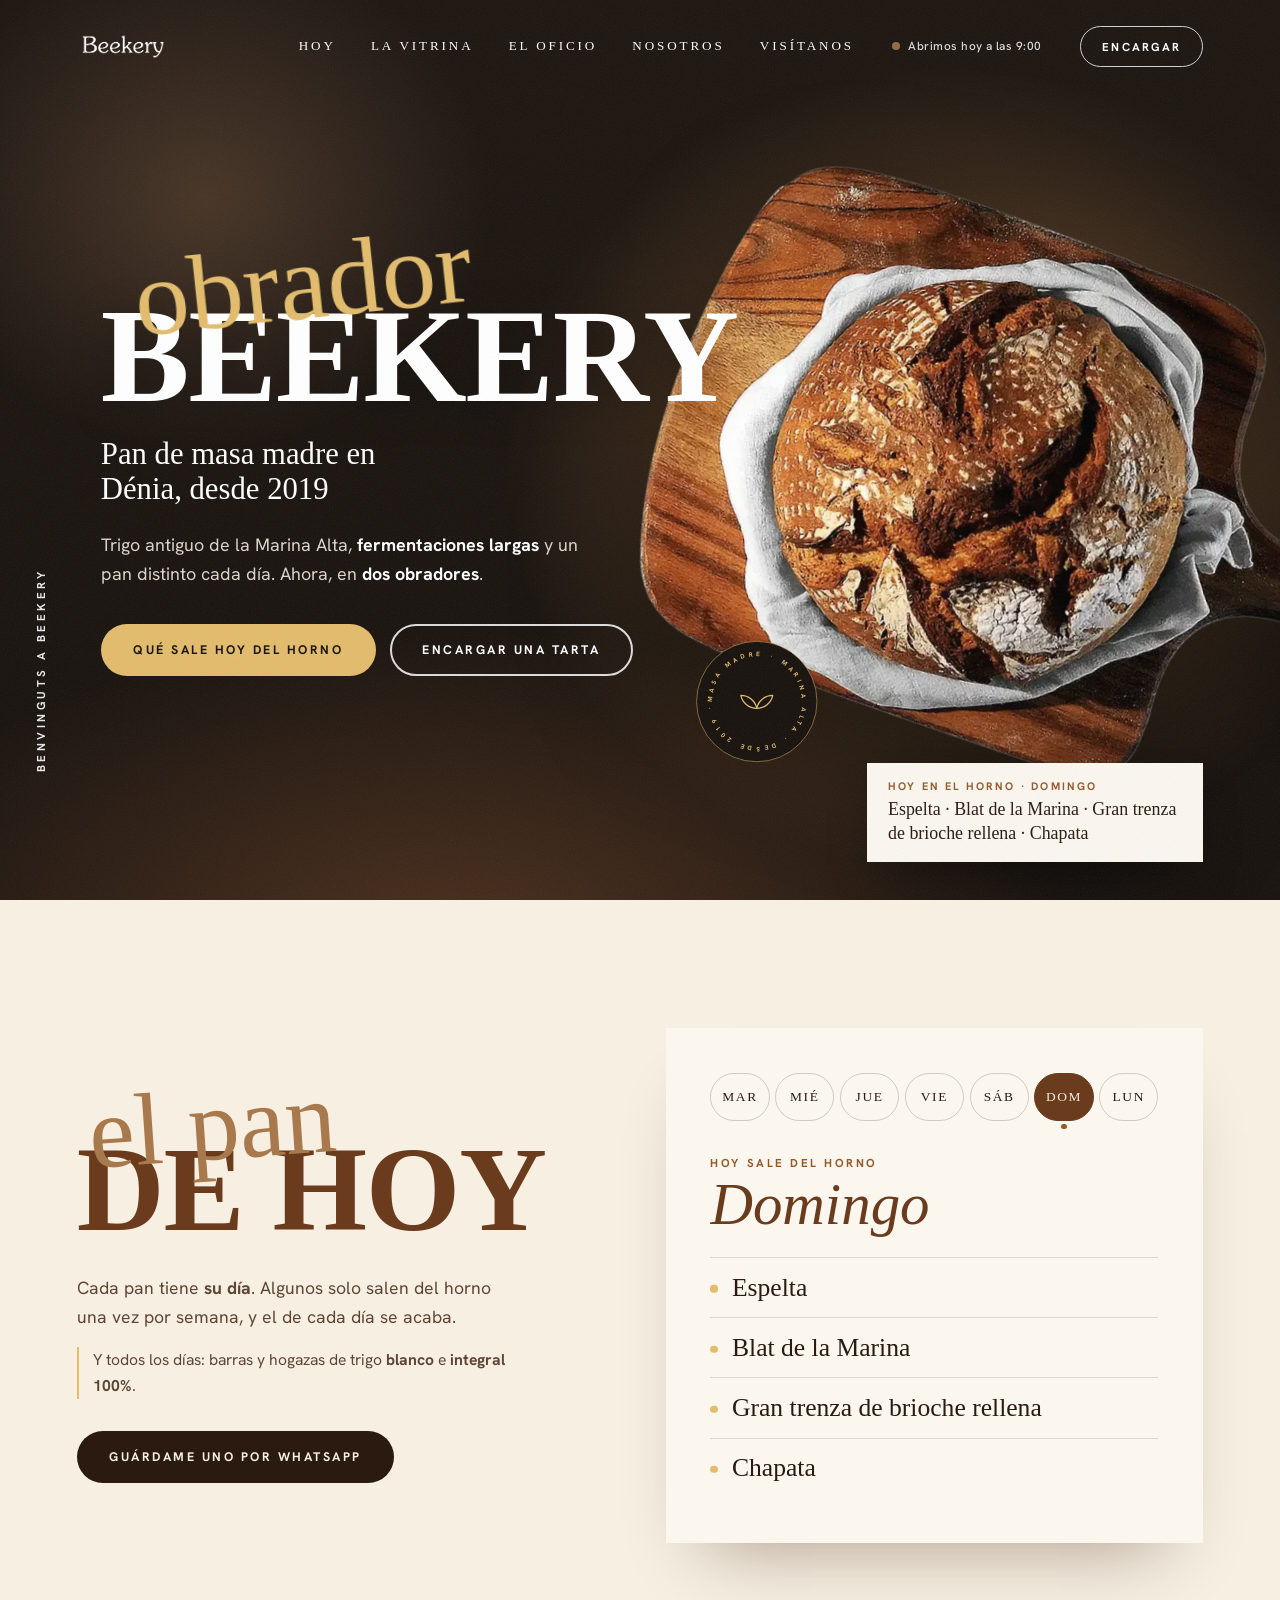
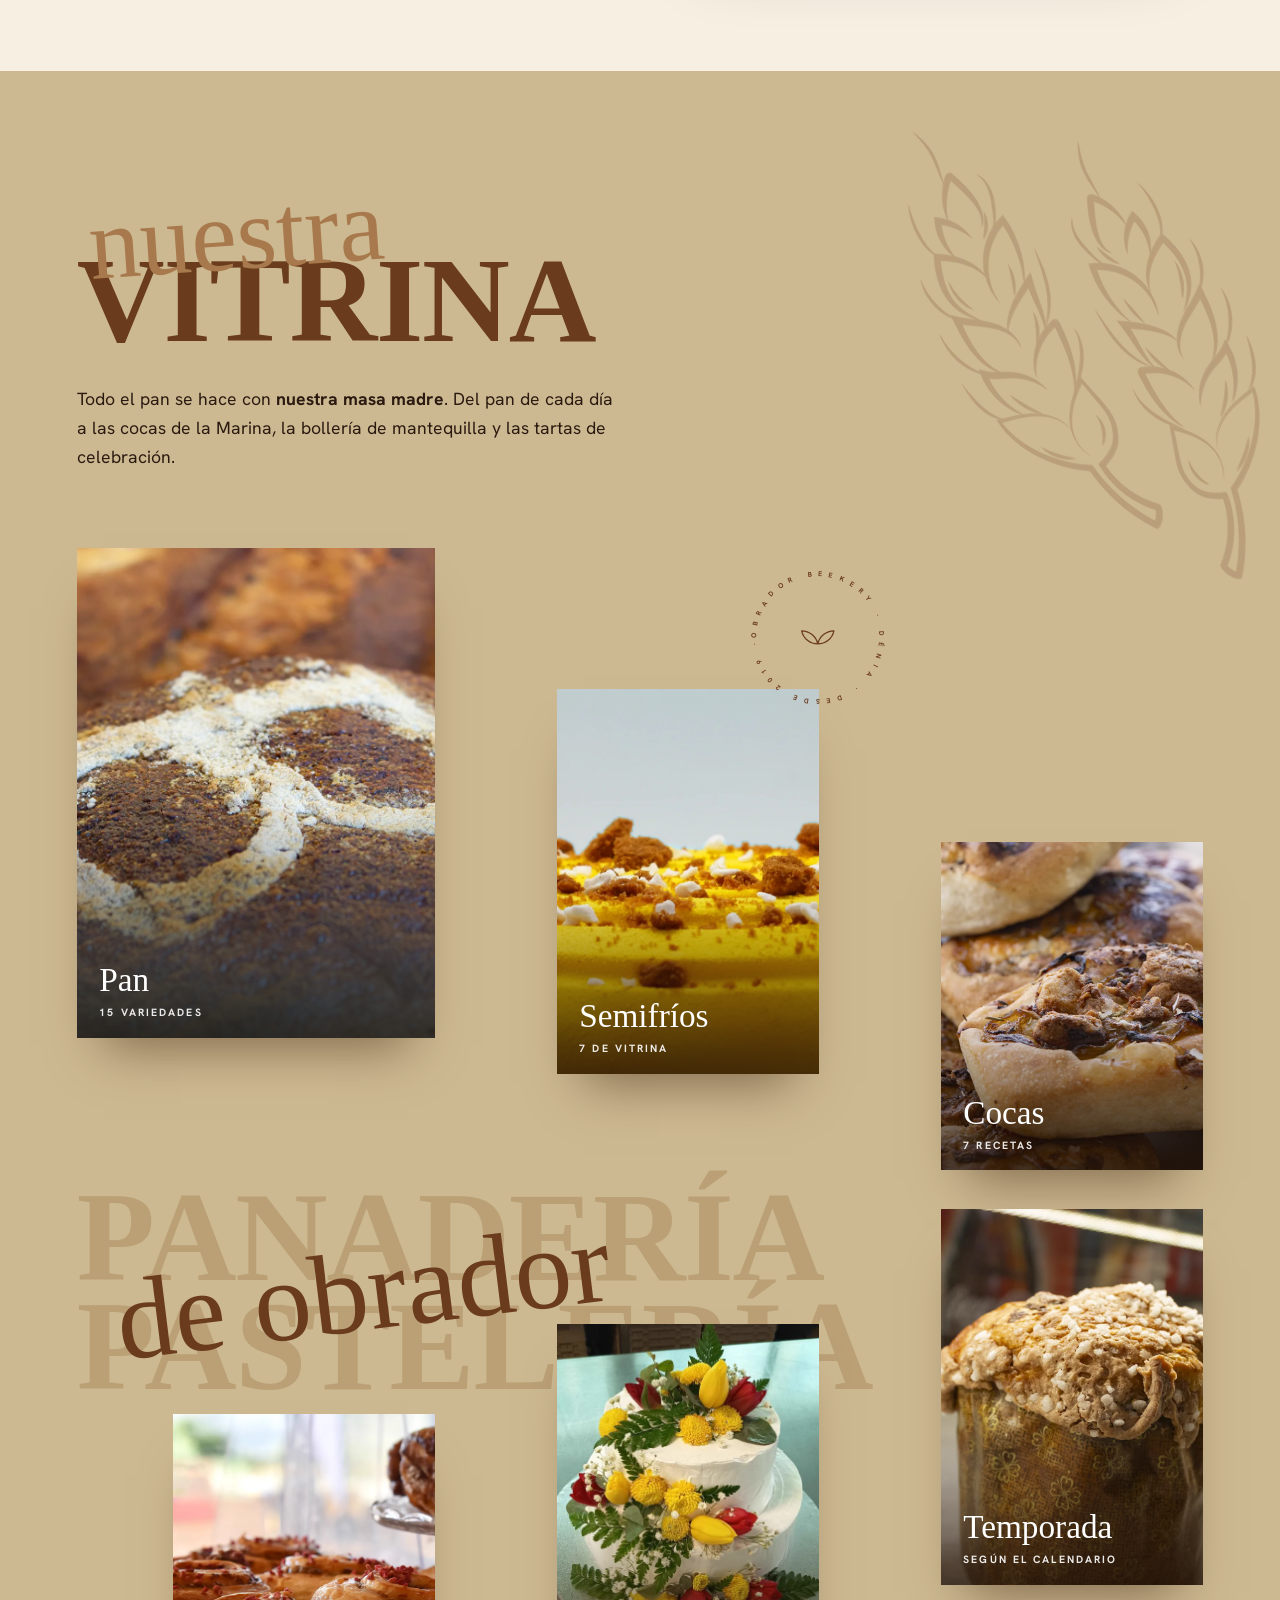
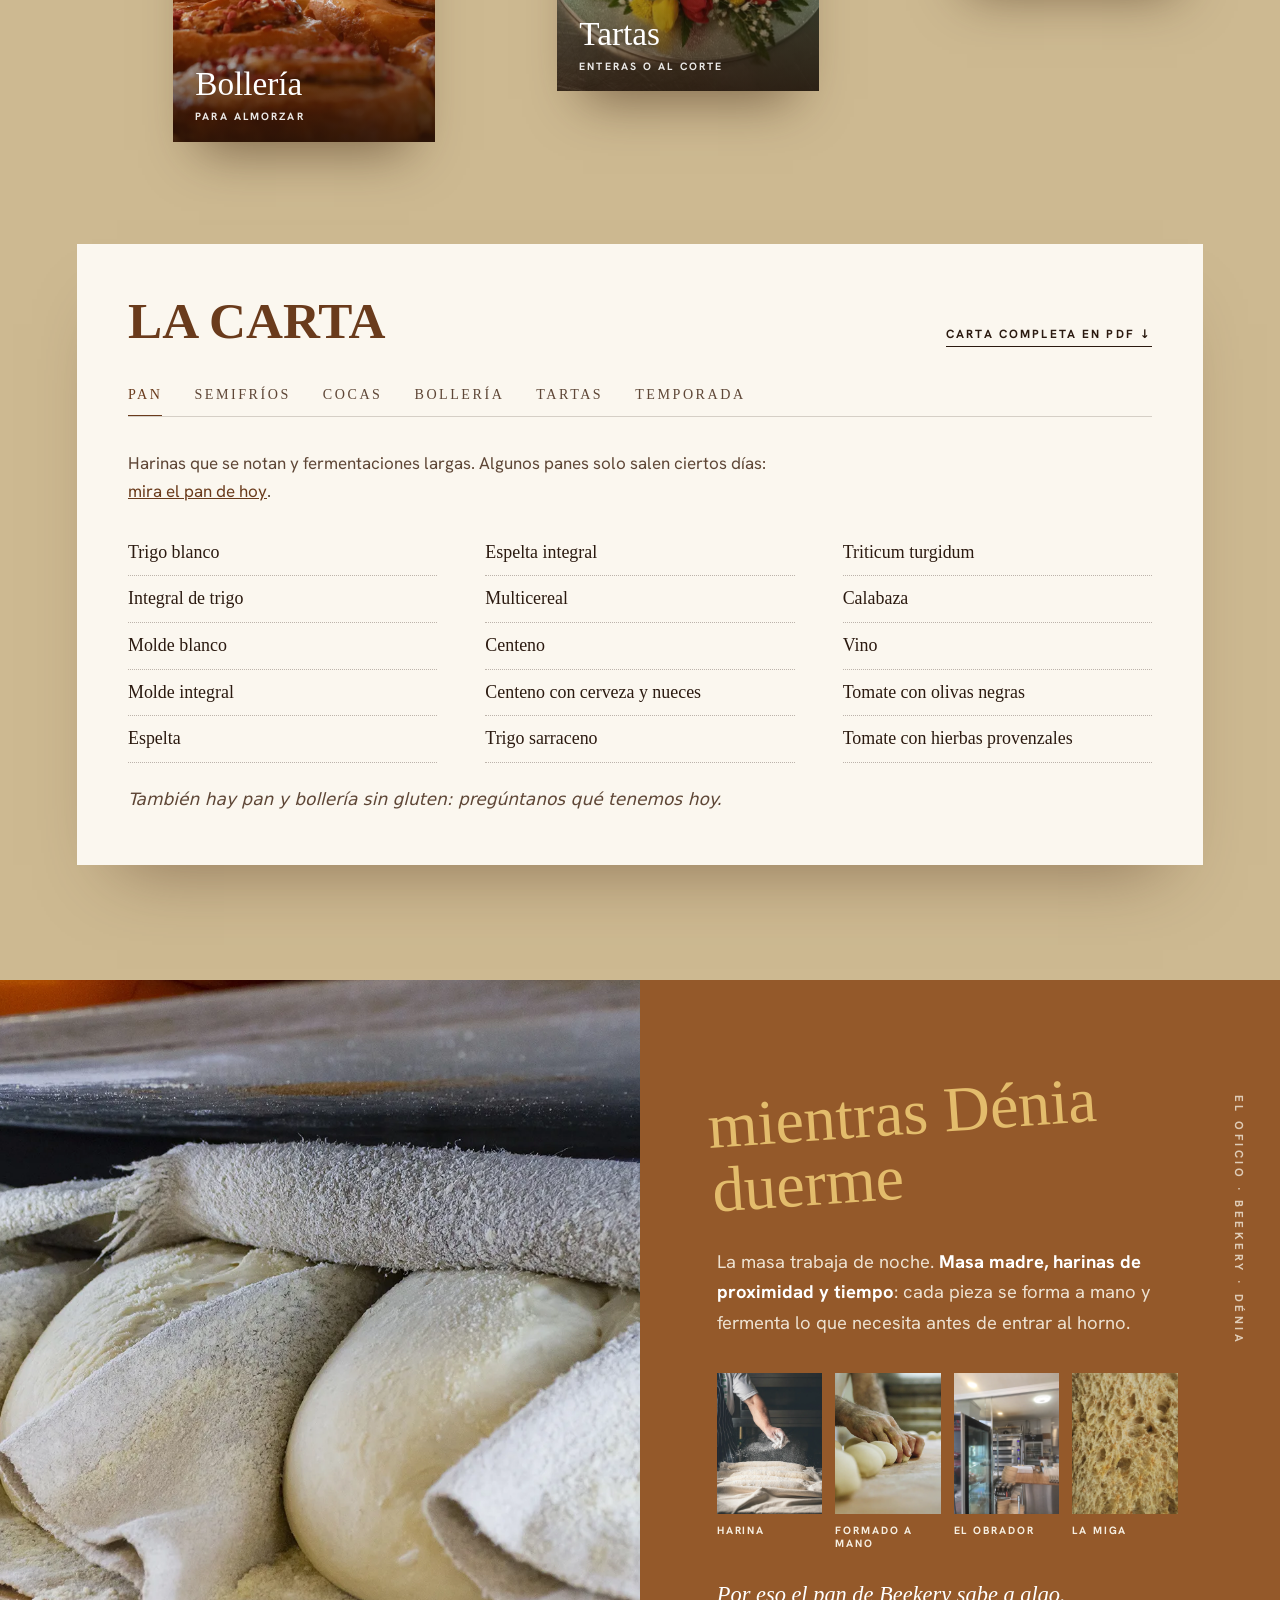
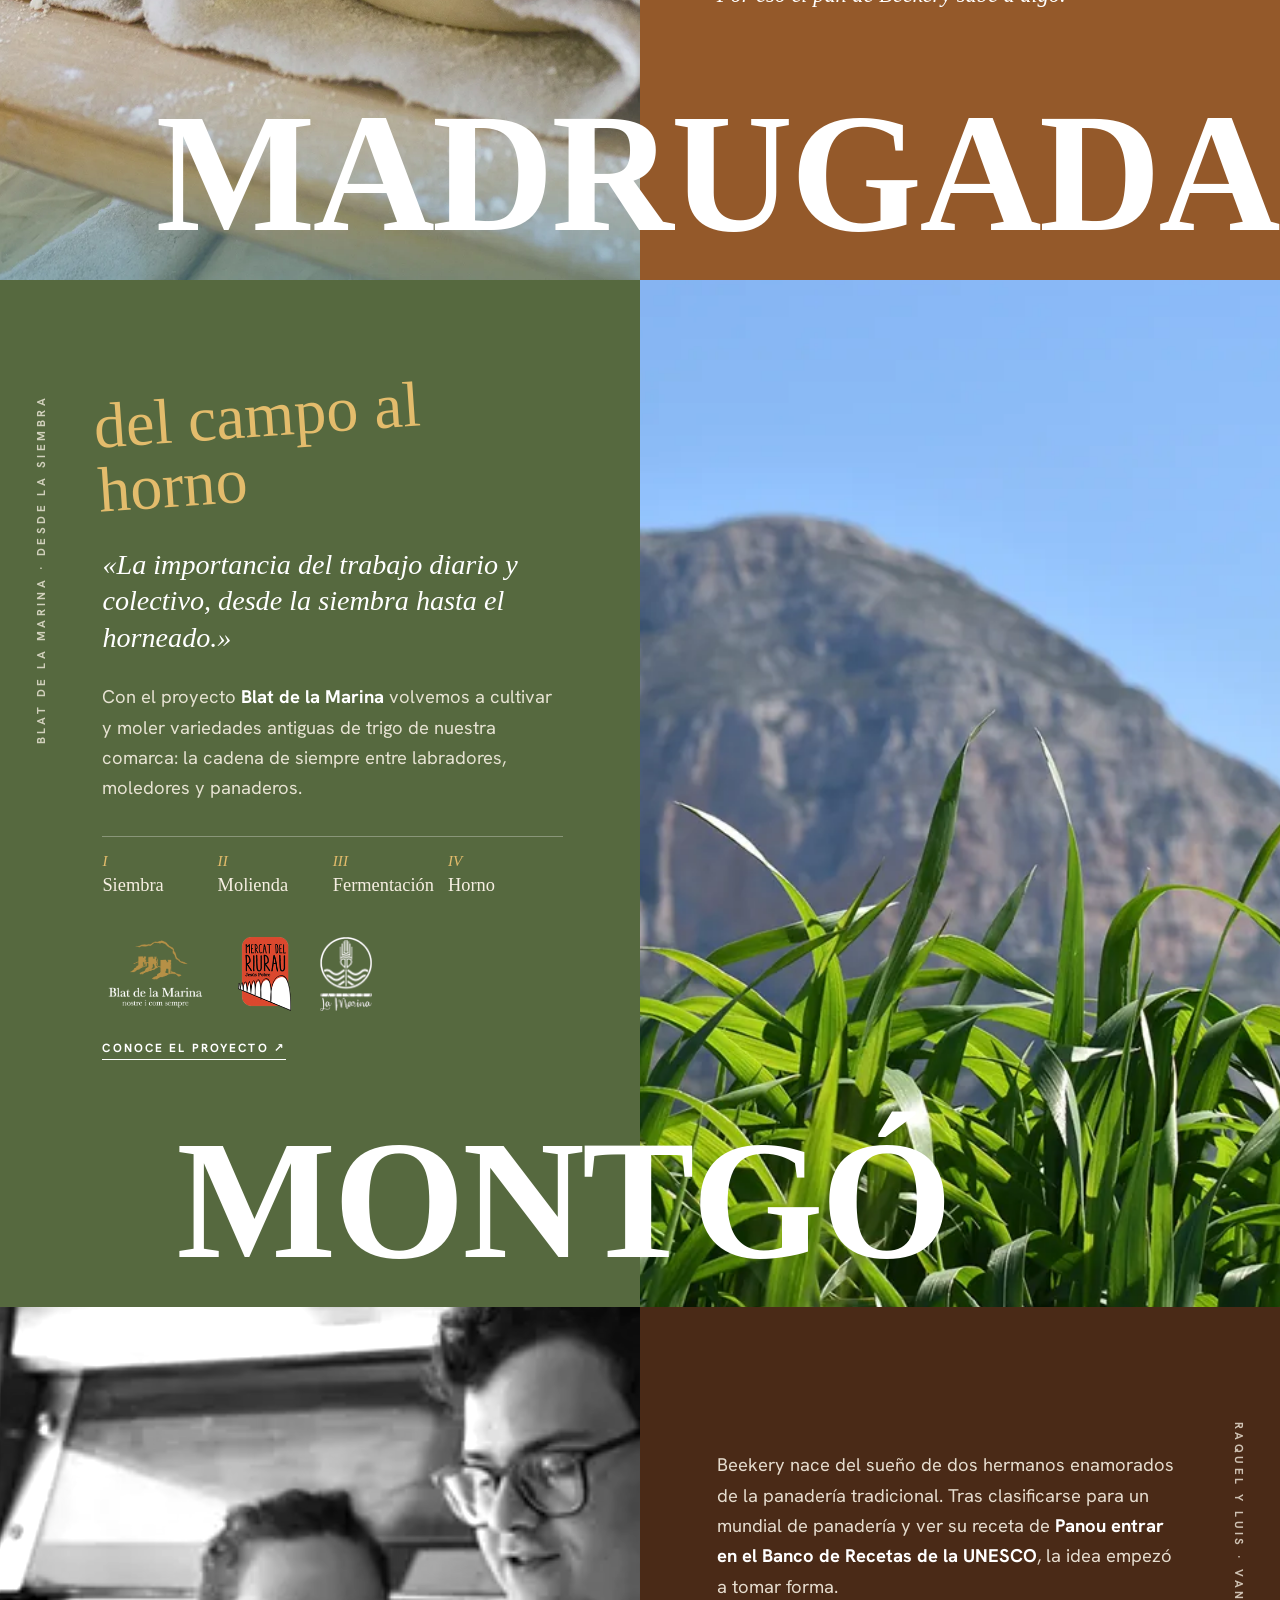
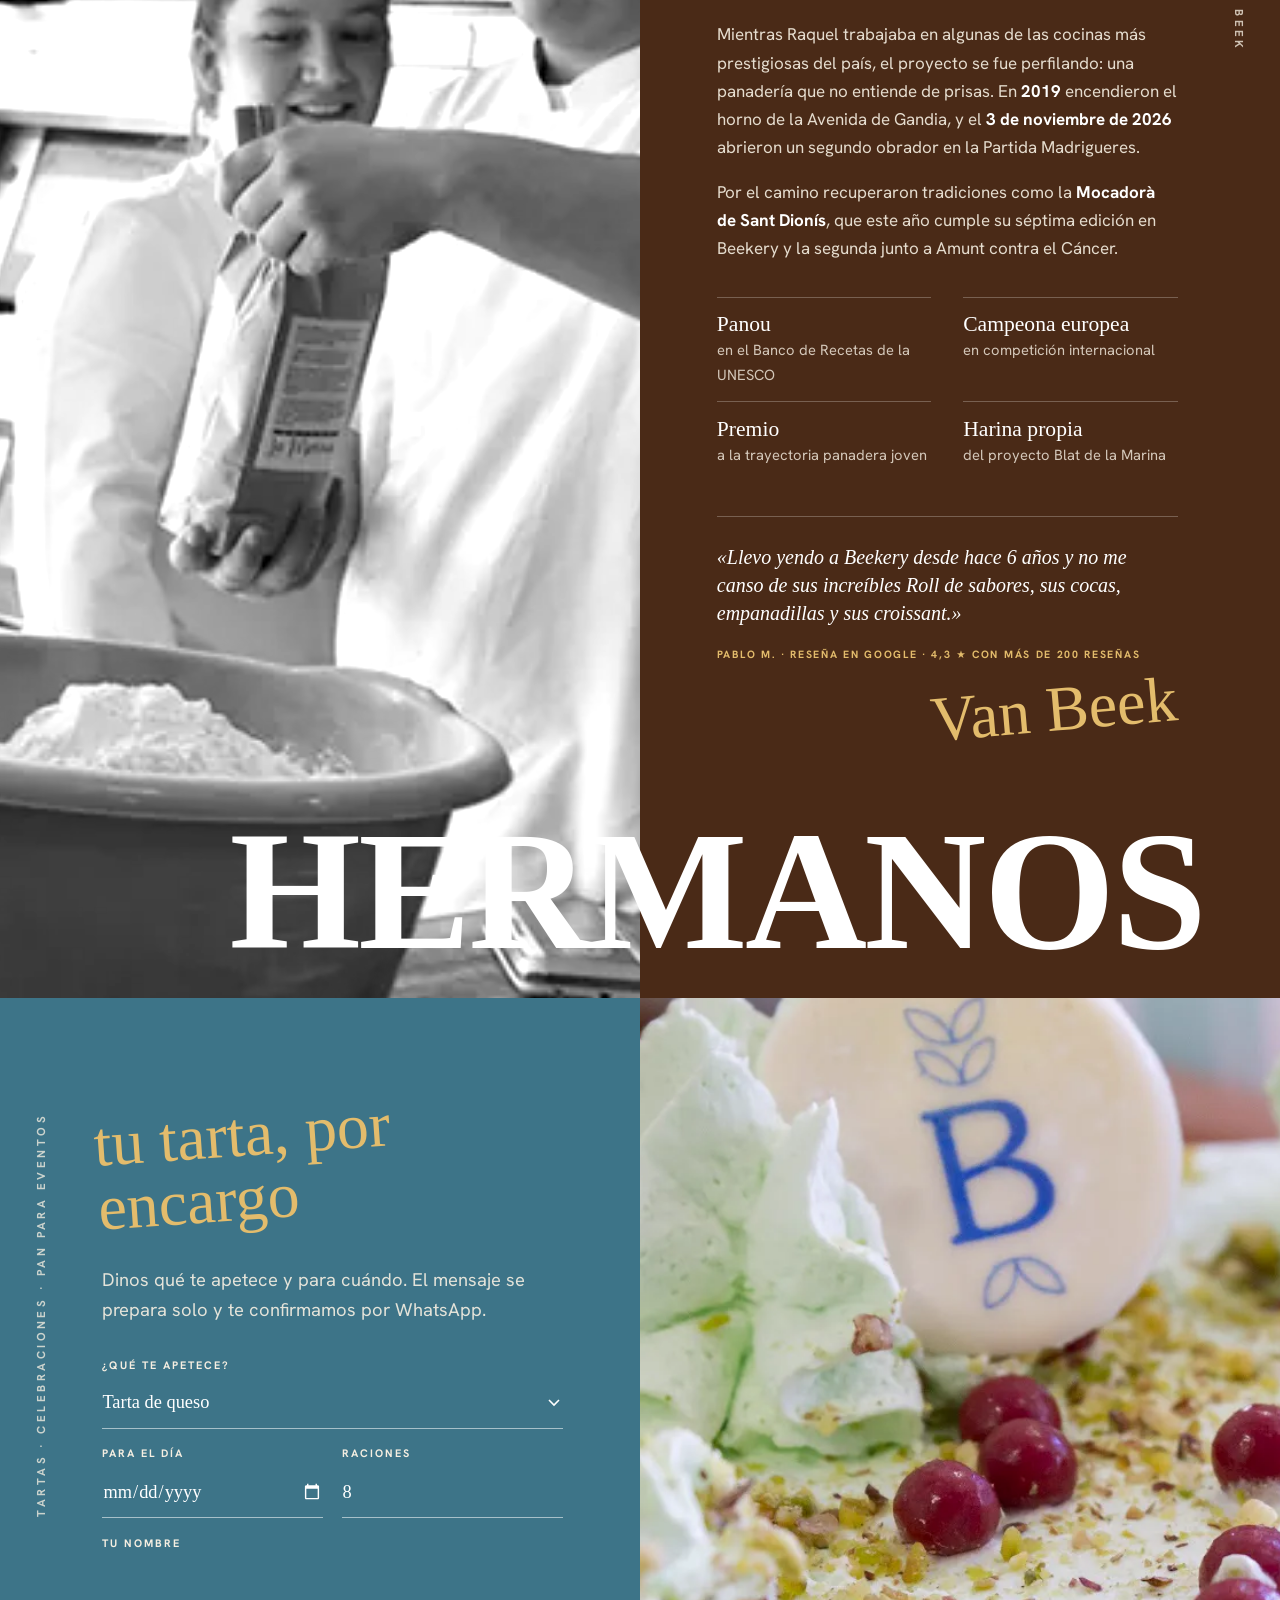
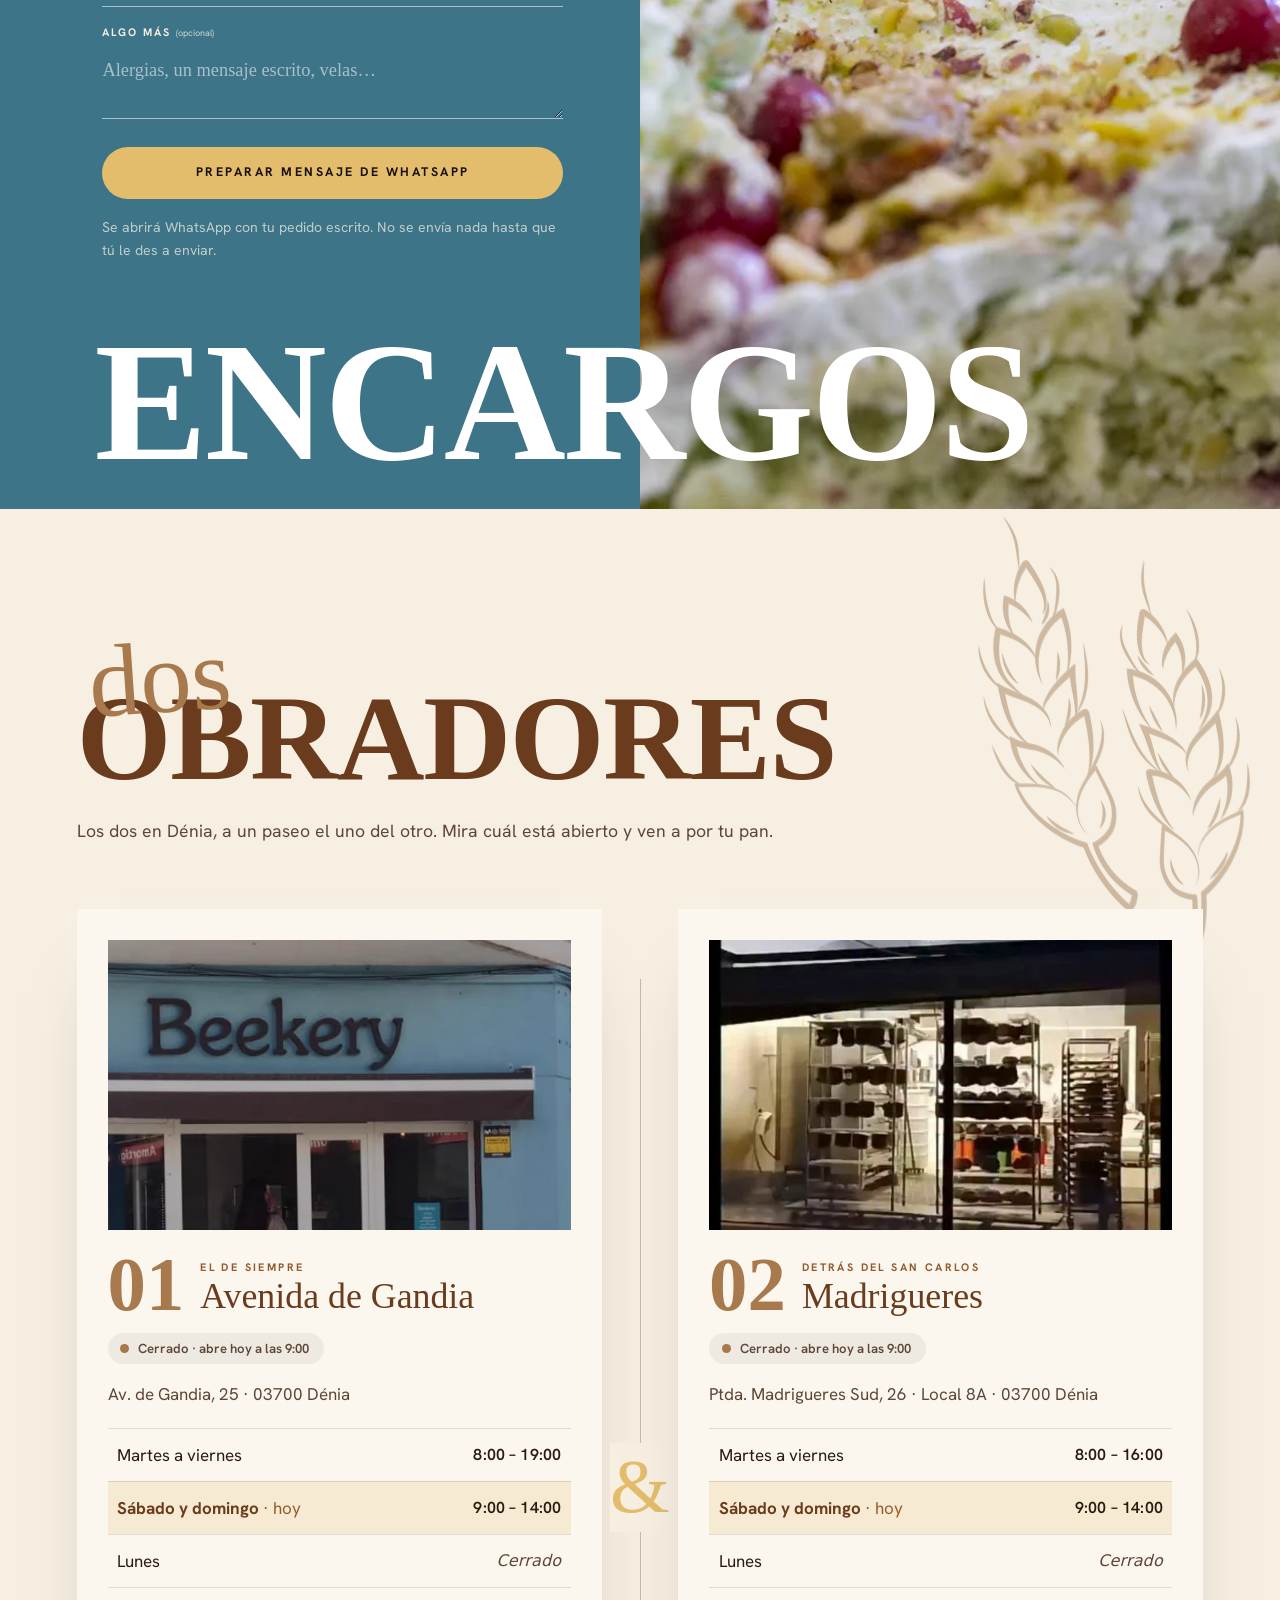
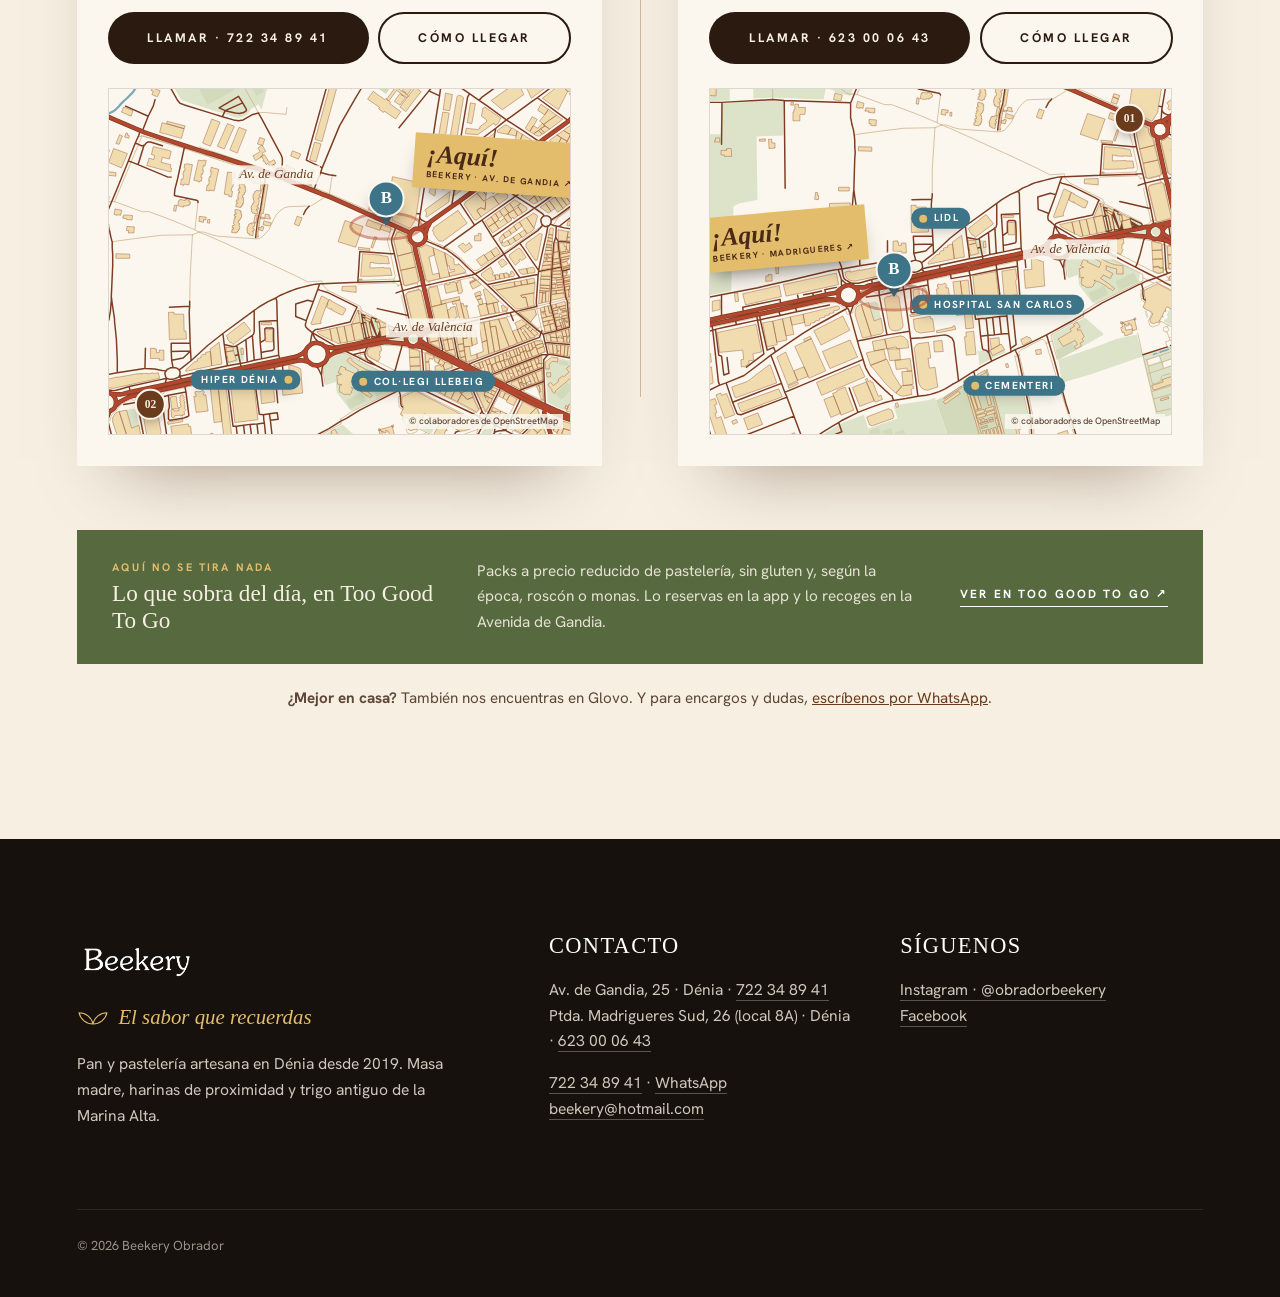
==== commit 2ad921ad: "La v3 pasa a la raíz; el selector de versiones queda en /versiones/ /v1/, /v2/ y /v3/ siguen disponi" ====
--- a/index.html
+++ b/index.html
@@ -2,6 +2,7 @@
 <html lang="es">
 <head>
   <meta charset="utf-8" />
+  <meta name="robots" content="noindex, nofollow" />
   <meta name="viewport" content="width=device-width, initial-scale=1, viewport-fit=cover" />
   <title>Beekery · Obrador de pan y pastelería artesana en Dénia</title>
   <meta name="description" content="Obrador artesano en Dénia desde 2019. Masa madre, trigo antiguo Blat de la Marina, tartas por encargo, cocas y bollería. Av. de Gandia, 25 y Ptda. Madrigueres Sud, 26 · 722 34 89 41." />
